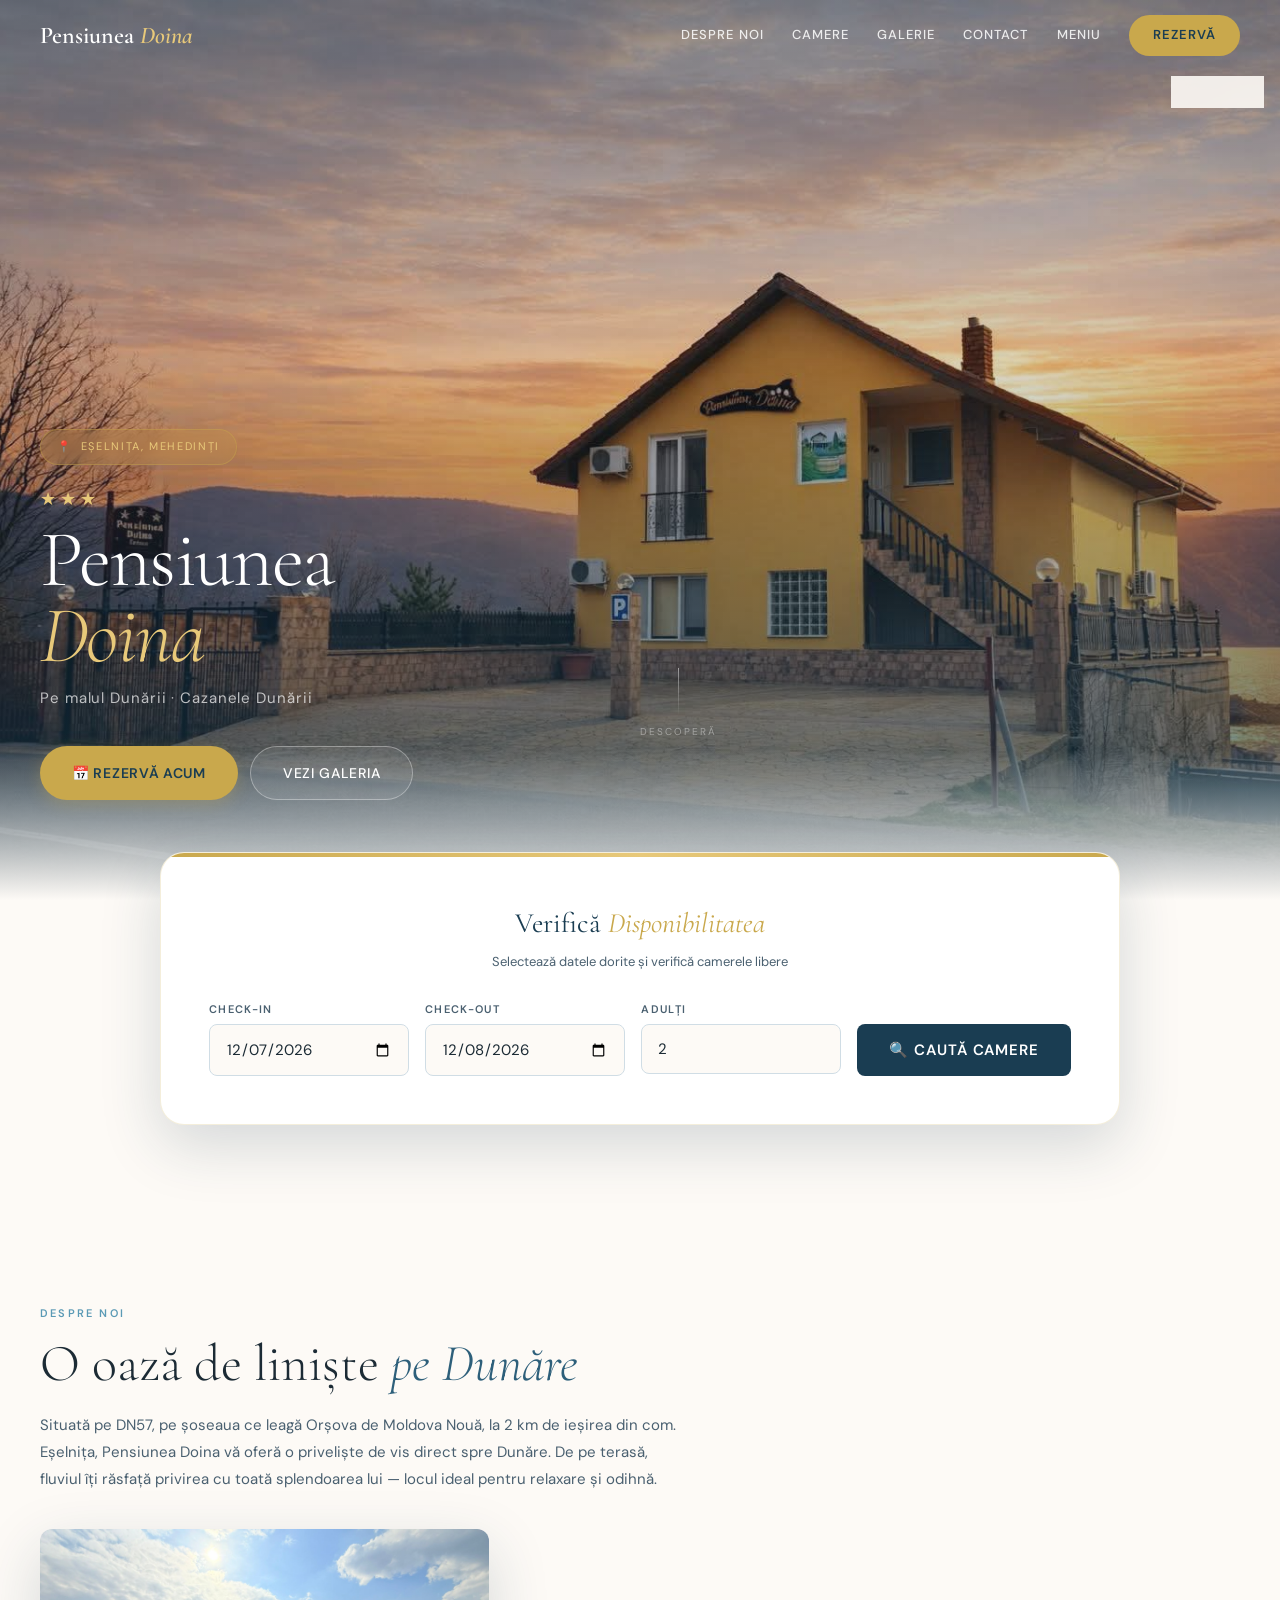
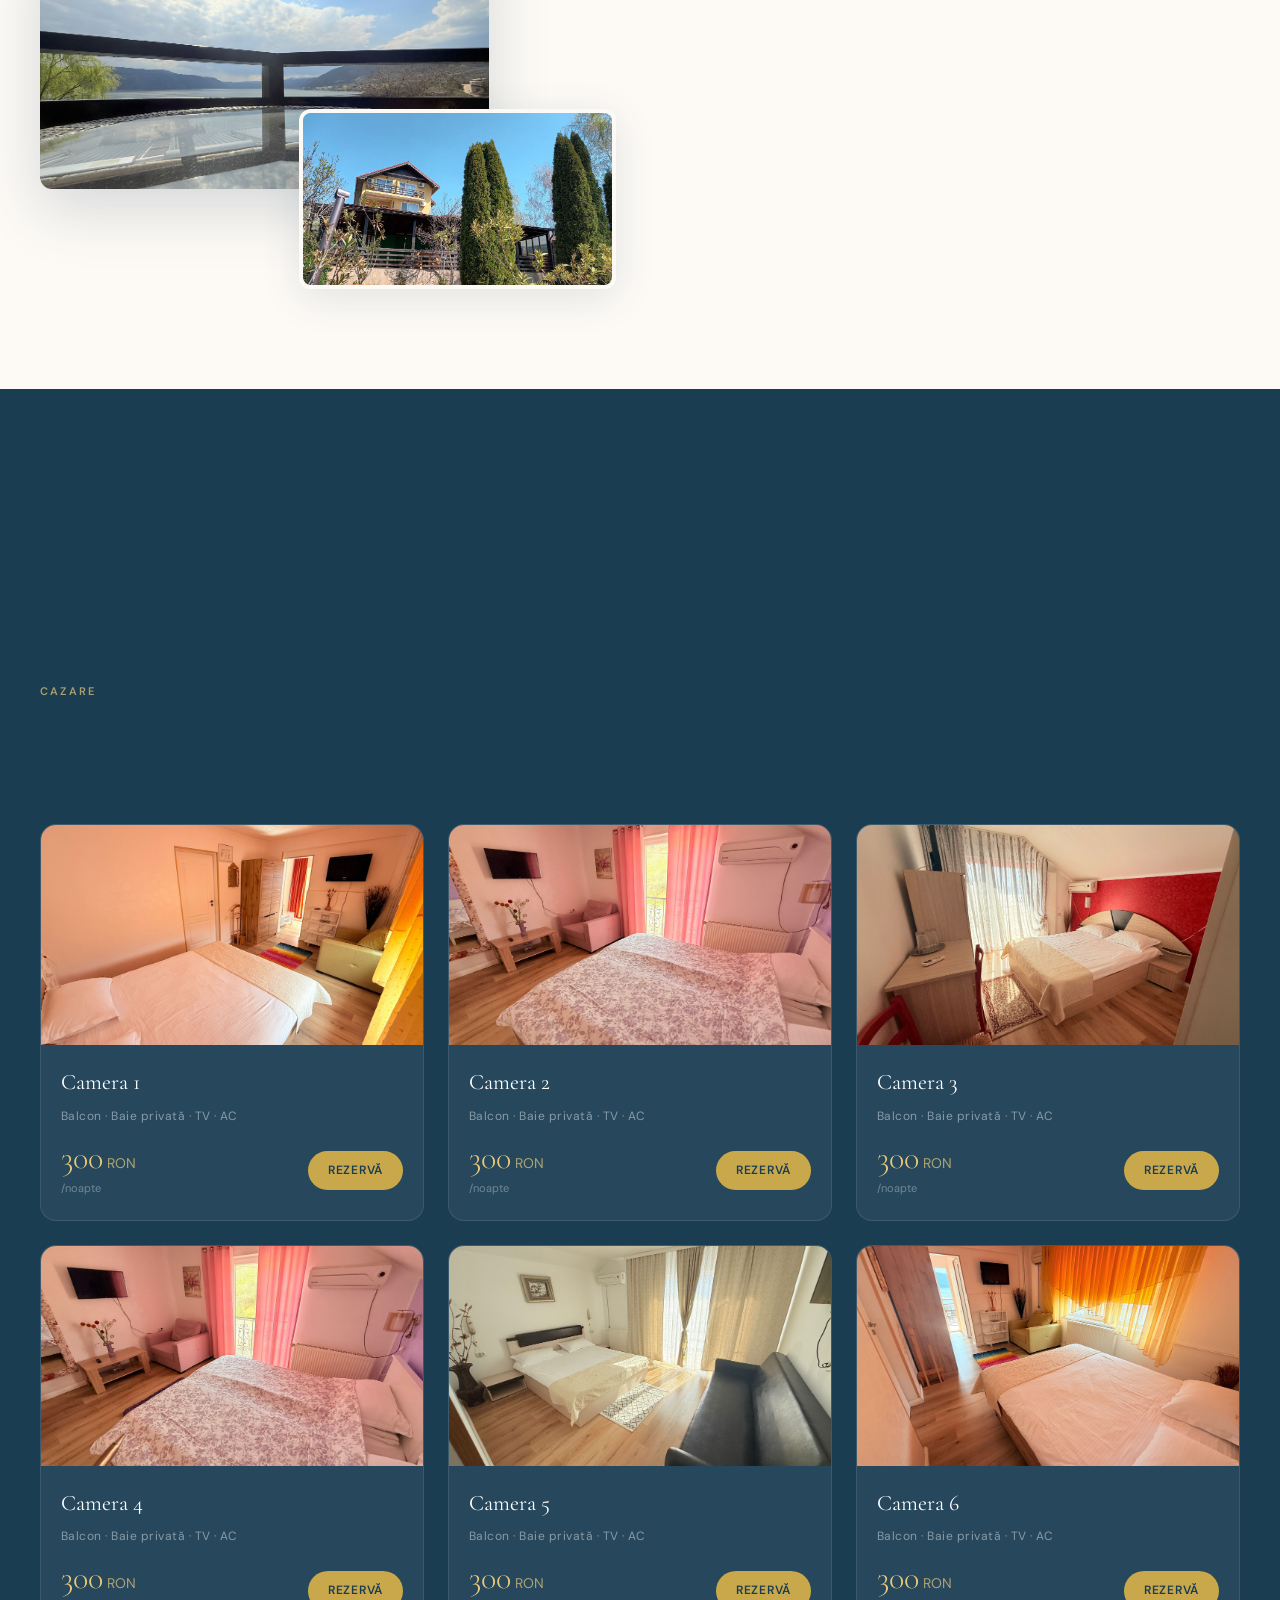
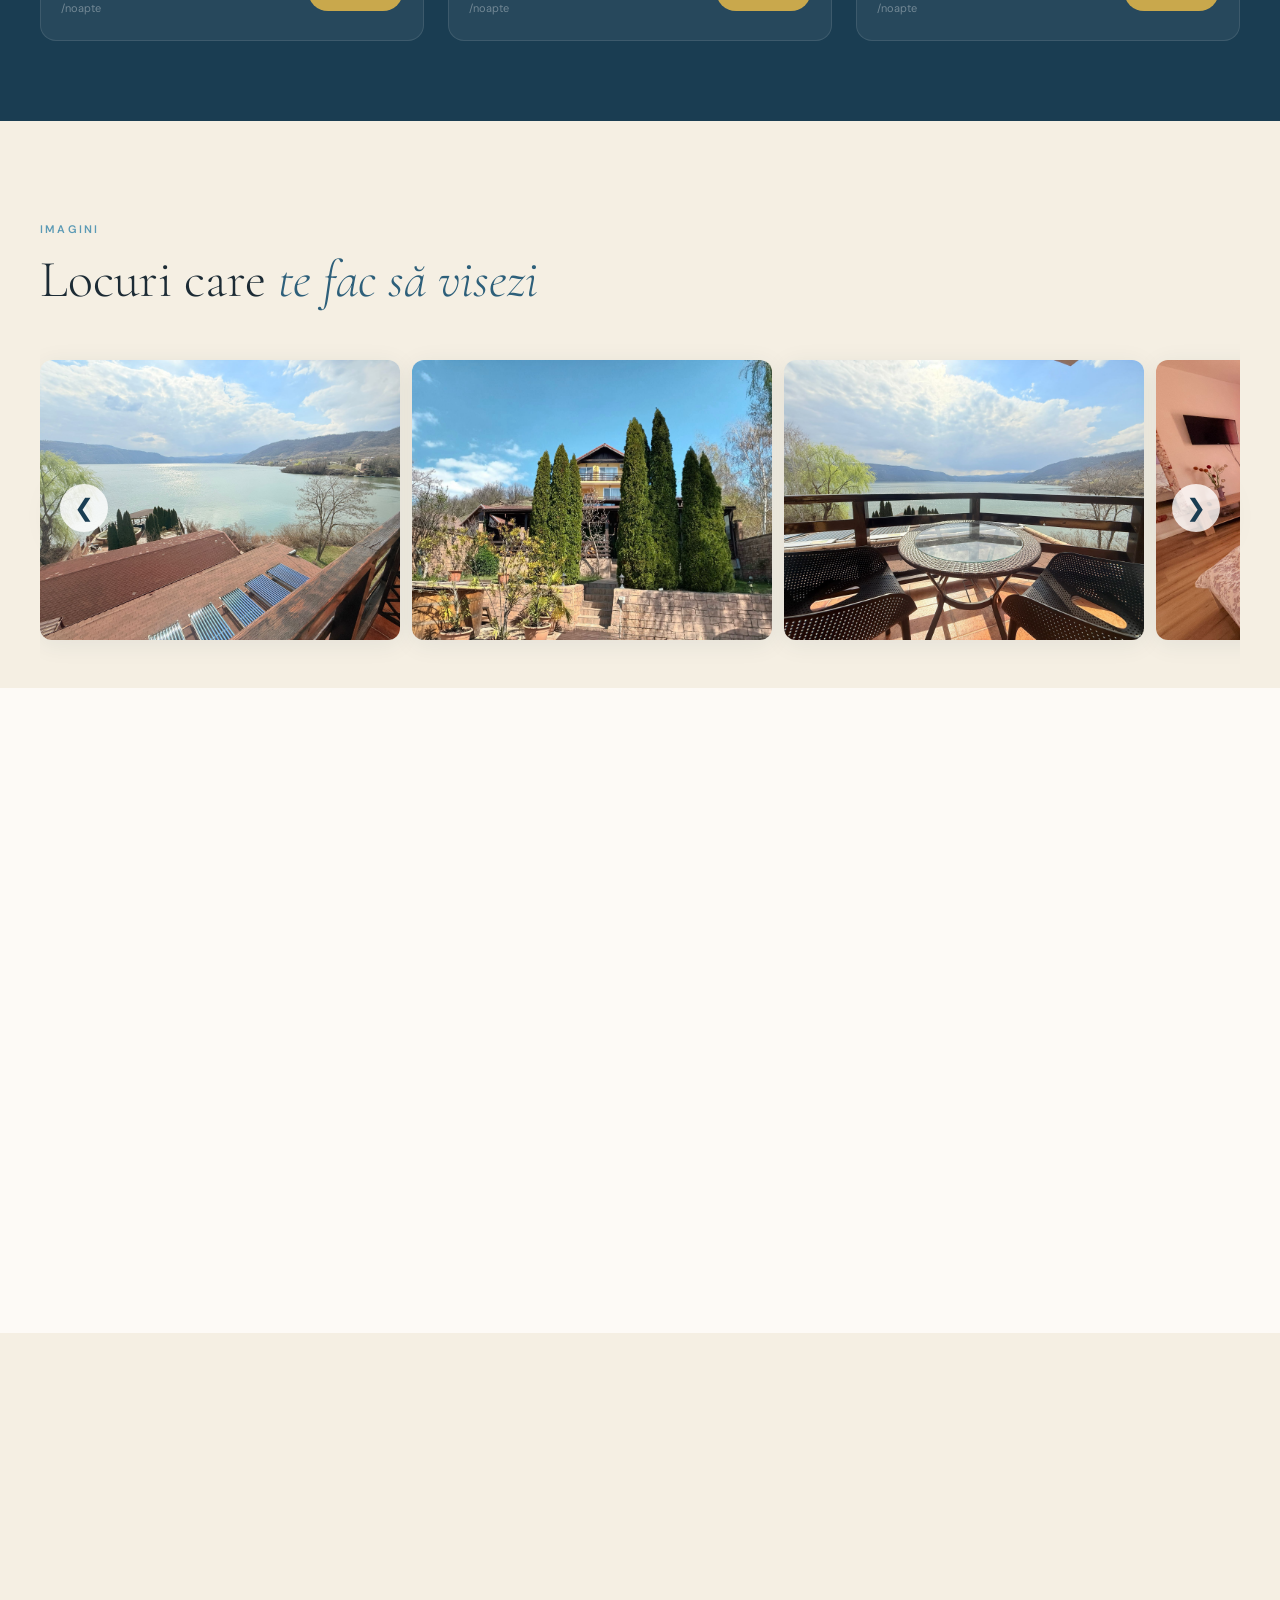
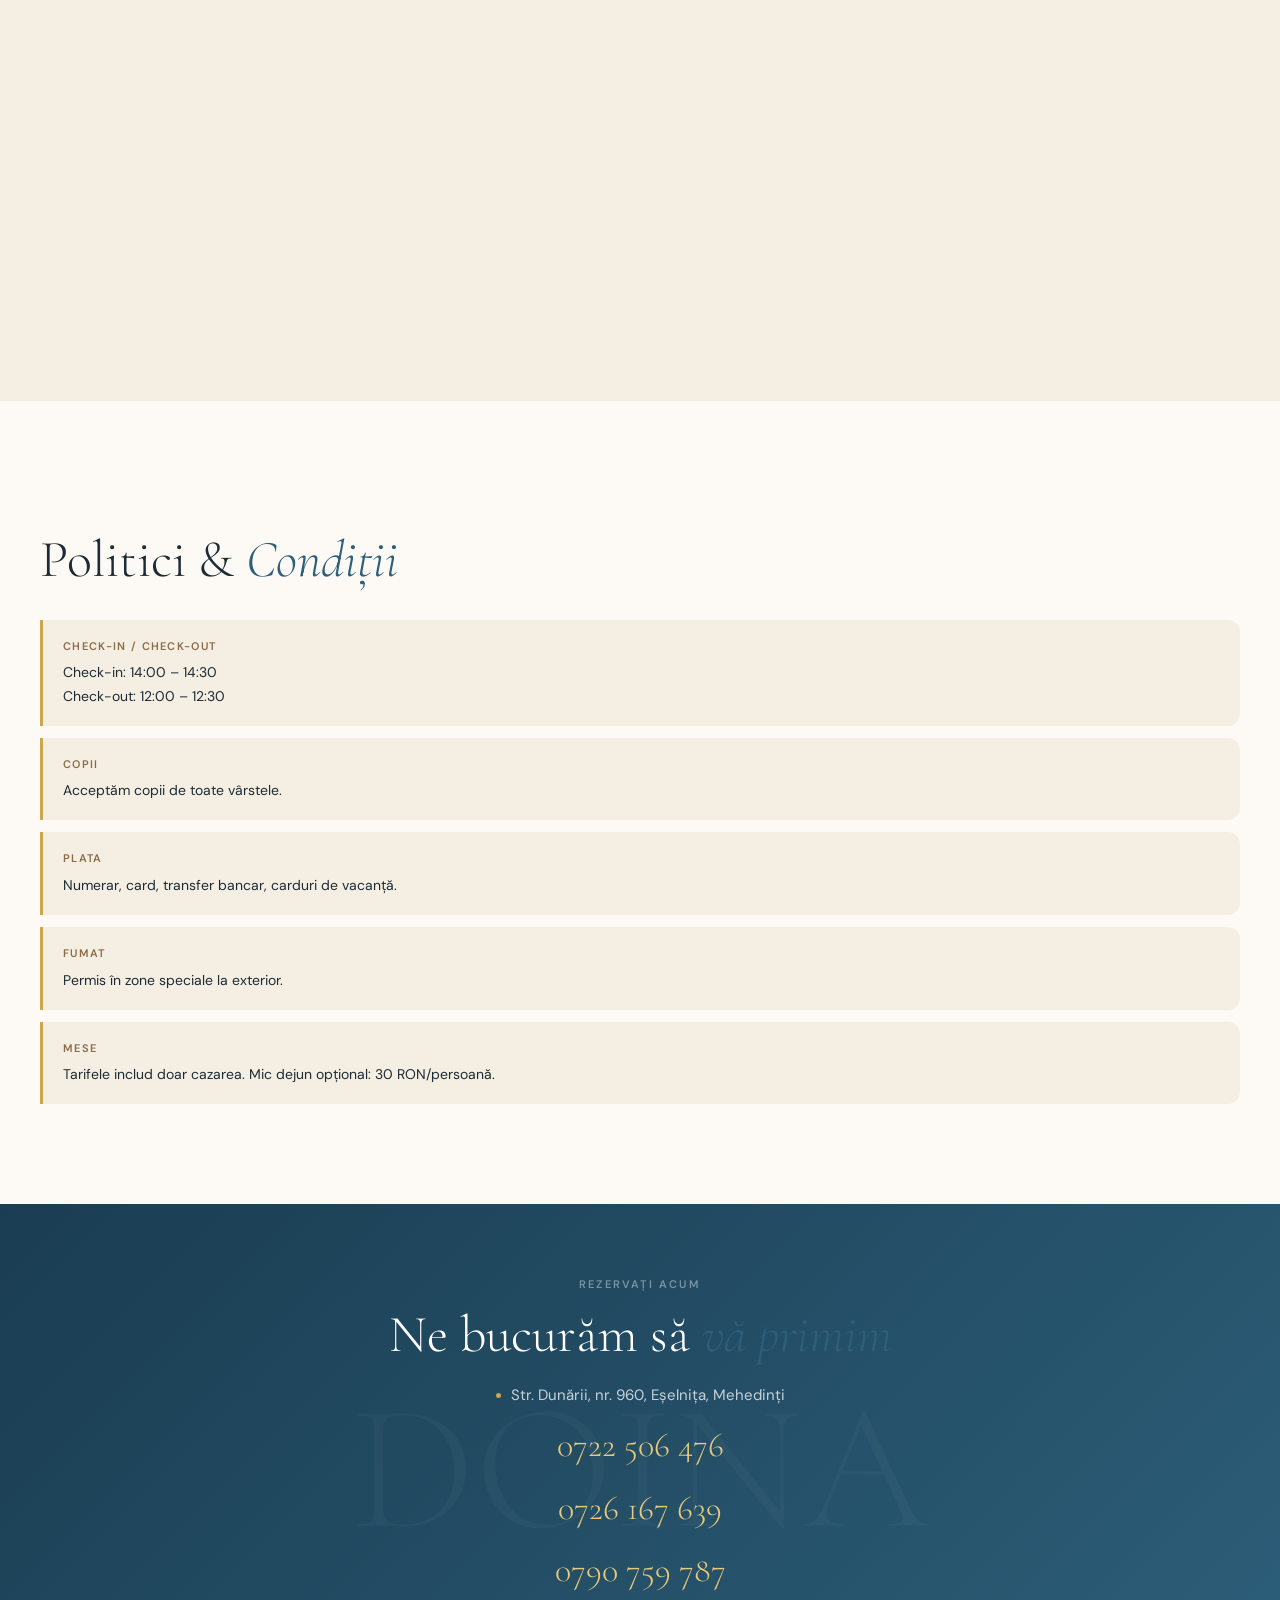
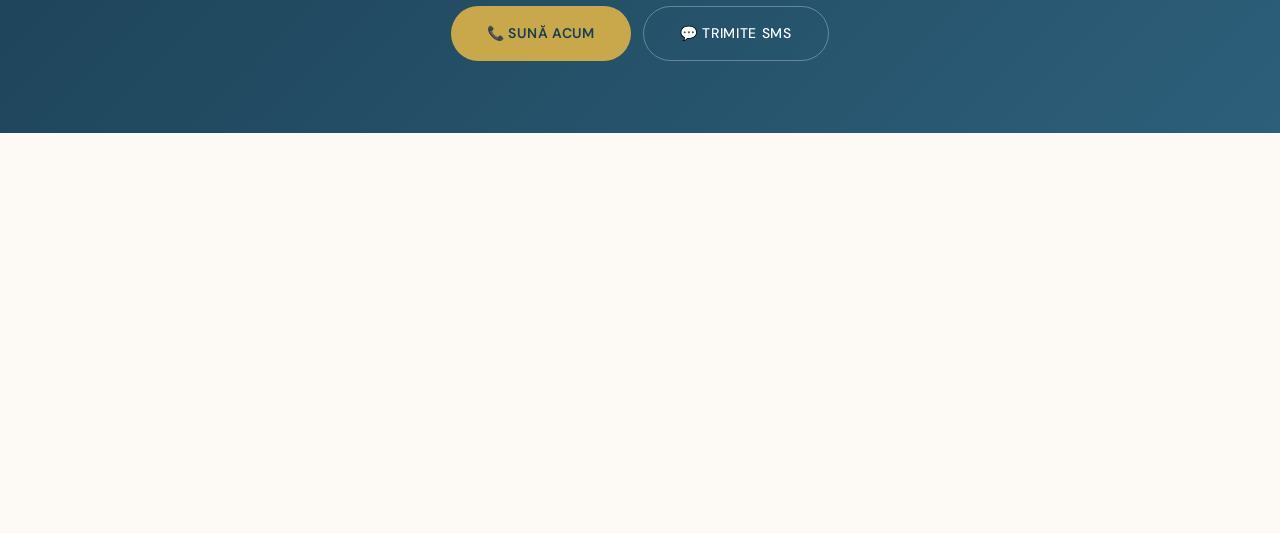
==== index.html @ f868dda7 "1.0" ====
<!DOCTYPE html>
<html lang="ro">

<head>
  <script src="https://cdn.cookiehub.eu/c2/98d456b5.js"></script>
  <script type="text/javascript">
    document.addEventListener("DOMContentLoaded", function (event) {
      var cpm = {};
      window.cookiehub.load(cpm);
    });
  </script>
  <meta charset="UTF-8">
  <meta name="viewport" content="width=device-width, initial-scale=1.0">
  <title>Pensiunea Doina — Eșelnița, pe malul Dunării | Cazare 3★</title>
  <meta name="description"
    content="Pensiunea Doina din Eșelnița, Mehedinți — cazare, restaurant și debarcader. Rezervă acum camera ta cu balcon!">
  <link rel="preconnect" href="https://fonts.googleapis.com">
  <link rel="preconnect" href="https://fonts.gstatic.com" crossorigin>
  <link
    href="https://fonts.googleapis.com/css2?family=Cormorant+Garamond:ital,wght@0,300;0,400;0,600;1,300;1,400&family=DM+Sans:wght@300;400;500;600&display=swap"
    rel="stylesheet">
  <link rel="stylesheet" href="style.css">
</head>
<!-- Google tag (gtag.js) -->
<script async src="https://www.googletagmanager.com/gtag/js?id=G-GXLL1CL1X2"></script>
<script>
  window.dataLayer = window.dataLayer || [];
  function gtag() { dataLayer.push(arguments); }
  gtag('js', new Date());

  gtag('config', 'G-GXLL1CL1X2');
</script>

<body>

  <!-- ═══════════════════════════════════════════
     NAVBAR
     ═══════════════════════════════════════════ -->
  <nav class="navbar" id="navbar">
    <a href="#" class="nav-logo">Pensiunea <em>Doina</em></a>
    <div class="nav-links" id="nav-links">
      <a href="#sec-about" data-ro="Despre Noi" data-en="About Us" onclick="closeMenu()">Despre Noi</a>
      <a href="#sec-rooms" data-ro="Camere" data-en="Rooms" onclick="closeMenu()">Camere</a>
      <a href="#sec-gallery" data-ro="Galerie" data-en="Gallery" onclick="closeMenu()">Galerie</a>
      <a href="#sec-contact" data-ro="Contact" data-en="Contact" onclick="closeMenu()">Contact</a>
      <a href="Meniu.pdf" data-ro="Meniu" data-en="Menu" onclick="closeMenu()">Meniu</a>
      <a href="#sec-rezervari" class="btn-nav-book" data-ro="Rezervă" data-en="Book" onclick="closeMenu()">Rezervă</a>
    </div>
    <button class="nav-hamburger" id="hamburger" onclick="toggleMenu()" aria-label="Meniu">
      <span></span><span></span><span></span>
    </button>
  </nav>

  <!-- Language Switcher -->
  <div id="lang-bar">
    <button class="active" onclick="setLang('ro')">RO</button>
    <button onclick="setLang('en')">EN</button>
  </div>

  <!-- ═══════════════════════════════════════════
     HERO
     ═══════════════════════════════════════════ -->
  <section class="hero" id="sec-hero">
    <div class="hero-content">
      <div class="hero-badge">
        <span>📍</span>
        <span data-ro="Eșelnița, Mehedinți" data-en="Eșelnița, Mehedinți County">Eșelnița, Mehedinți</span>
      </div>
      <div class="hero-stars">★★★</div>
      <h1>Pensiunea<br><em>Doina</em></h1>
      <p class="hero-sub" data-ro="Pe malul Dunării · Cazanele Dunării"
        data-en="On the Danube riverbank · Danube Gorges">Pe malul Dunării · Cazanele Dunării</p>
      <div class="hero-cta">
        <a href="#sec-rezervari" class="btn-primary" data-ro="📅 Rezervă acum" data-en="📅 Book now">📅 Rezervă acum</a>
        <a href="#sec-gallery" class="btn-outline" data-ro="Vezi galeria" data-en="View gallery">Vezi galeria</a>
      </div>
    </div>
    <div class="scroll-hint">
      <div class="scroll-line"></div>
      <span data-ro="Descoperă" data-en="Discover">Descoperă</span>
    </div>
  </section>

  <!-- ═══════════════════════════════════════════
     BOOKING SECTION (MotoPress Integration)
     ═══════════════════════════════════════════ -->
  <div class="booking-section" id="sec-rezervari">
    <div class="booking-card reveal">
      <div class="booking-header">
        <h2 class="booking-title" data-ro="Verifică <em>Disponibilitatea</em>" data-en="Check <em>Availability</em>">
          Verifică <em>Disponibilitatea</em></h2>
        <p class="booking-subtitle" data-ro="Selectează datele dorite și verifică camerele libere"
          data-en="Select your dates and check room availability">Selectează datele dorite și verifică camerele libere
        </p>
      </div>

      <!-- ╔═══════════════════════════════════════════════════════╗
         ║  MOTOPRESS HOTEL BOOKING — INTEGRATION AREA          ║
         ║  Înlocuiți formularul de mai jos cu shortcode-ul:    ║
         ║  [mphb_availability_search]                          ║
         ╚═══════════════════════════════════════════════════════╝ -->
      <form class="mphb-placeholder" id="booking-form" action="#sec-rezervari"
        onsubmit="event.preventDefault(); alert('Formularul va fi înlocuit de MotoPress Hotel Booking.');">
        <div class="mphb-field">
          <label for="checkin" data-ro="Check-in" data-en="Check-in">Check-in</label>
          <input type="date" id="checkin" required>
        </div>
        <div class="mphb-field">
          <label for="checkout" data-ro="Check-out" data-en="Check-out">Check-out</label>
          <input type="date" id="checkout" required>
        </div>
        <div class="mphb-field">
          <label for="guests" data-ro="Adulți" data-en="Adults">Adulți</label>
          <select id="guests">
            <option>1</option>
            <option selected>2</option>
            <option>3</option>
            <option>4</option>
          </select>
        </div>
        <button type="submit" class="mphb-submit" data-ro="🔍 Caută Camere" data-en="🔍 Search Rooms">🔍 Caută
          Camere</button>
      </form>
      <!-- END MOTOPRESS PLACEHOLDER -->
    </div>
  </div>

  <!-- ═══════════════════════════════════════════
     ABOUT
     ═══════════════════════════════════════════ -->
  <section class="about" id="sec-about">
    <span class="section-label reveal" data-ro="Despre noi" data-en="About us">Despre noi</span>
    <h2 class="section-title reveal" data-ro="O oază de liniște <em>pe Dunăre</em>"
      data-en="An oasis of calm <em>on the Danube</em>">O oază de liniște <em>pe Dunăre</em></h2>
    <p class="section-body reveal"
      data-ro="Situată pe DN57, pe șoseaua ce leagă Orșova de Moldova Nouă, la 2 km de ieșirea din com. Eșelnița, Pensiunea Doina vă oferă o priveliște de vis direct spre Dunăre. De pe terasă, fluviul îți răsfață privirea cu toată splendoarea lui — locul ideal pentru relaxare și odihnă."
      data-en="Located on DN57, on the road linking Orșova to Moldova Nouă, just 2 km from Eșelnița, Pensiunea Doina offers a dream view directly onto the Danube. From the terrace, the river mesmerizes you with its full splendor — the ideal spot for rest and relaxation.">
      Situată pe DN57, pe șoseaua ce leagă Orșova de Moldova Nouă, la 2 km de ieșirea din com. Eșelnița, Pensiunea Doina
      vă oferă o priveliște de vis direct spre Dunăre. De pe terasă, fluviul îți răsfață privirea cu toată splendoarea
      lui — locul ideal pentru relaxare și odihnă.
    </p>

    <div class="about-grid reveal">
      <div class="about-img-stack">
        <img class="img-main" src="Poze/vedere-dunare-peisaj-2.jpeg"
          alt="Vedere panoramică Dunăre de la Pensiunea Doina" loading="lazy">
        <img class="img-accent" src="Poze/Exterior spre pensiune jos.jpeg" alt="Terasă cu vedere la Dunăre"
          loading="lazy">
      </div>
    </div>
  </section>

  <!-- ═══════════════════════════════════════════
     STATS
     ═══════════════════════════════════════════ -->
  <div class="stats-strip">
    <div class="stat-item reveal">
      <span class="stat-num">6</span>
      <span class="stat-label" data-ro="Camere duble" data-en="Double rooms">Camere duble</span>
    </div>
    <div class="stat-item reveal">
      <span class="stat-num">12</span>
      <span class="stat-label" data-ro="Locuri disponibile" data-en="Available spots">Locuri disponibile</span>
    </div>
    <div class="stat-item reveal">
      <span class="stat-num">★★★</span>
      <span class="stat-label" data-ro="Clasificare" data-en="Classification">Clasificare</span>
    </div>
    <div class="stat-item reveal">
      <span class="stat-num">980+</span>
      <span class="stat-label" data-ro="Recenzii pozitive" data-en="Positive reviews">Recenzii pozitive</span>
    </div>
  </div>

  <!-- ═══════════════════════════════════════════
     ROOMS
     ═══════════════════════════════════════════ -->
  <section class="rooms" id="sec-rooms">
    <span class="section-label reveal" data-ro="Cazare" data-en="Accommodation">Cazare</span>
    <h2 class="section-title reveal" data-ro="Camerele <em>noastre</em>" data-en="Our <em>rooms</em>">Camerele
      <em>noastre</em>
    </h2>
    <p class="section-body reveal" data-ro="Camere duble cu grup sanitar propriu, fiecare cu balcon."
      data-en="Double rooms with private bathroom, each with balcony.">
      Camere duble cu grup sanitar propriu, fiecare cu balcon.
    </p>

    <div class="rooms-grid">
      <!-- Camera 1 -->
      <div class="room-card reveal">
        <img class="room-card-img" src="Poze/camera-dubla-eleganta-2.jpeg" alt="Camera 1" loading="lazy">
        <div class="room-card-body">
          <div class="room-card-type" data-ro="Camera 1" data-en="Room 1">Camera 1</div>
          <div class="room-card-detail" data-ro="Balcon · Baie privată · TV · AC"
            data-en="Balcony · Private bath · TV · AC">Balcon · Baie privată · TV · AC</div>
          <div class="room-card-footer">
            <div>
              <div class="room-card-price">
                <span class="price-val">300</span>
                <span class="price-currency">RON</span>
              </div>
              <span class="price-note" data-ro="/noapte" data-en="/night">/noapte</span>
            </div>
            <a href="#sec-rezervari" class="room-card-cta" data-ro="Rezervă" data-en="Book">Rezervă</a>
          </div>
        </div>
      </div>

      <!-- Camera 2 -->
      <div class="room-card reveal">
        <img class="room-card-img" src="Poze/camera-dubla-padure-1.jpeg" alt="Camera 2" loading="lazy">
        <div class="room-card-body">
          <div class="room-card-type" data-ro="Camera 2" data-en="Room 2">Camera 2</div>
          <div class="room-card-detail" data-ro="Balcon · Baie privată · TV · AC"
            data-en="Balcony · Private bath · TV · AC">Balcon · Baie privată · TV · AC</div>
          <div class="room-card-footer">
            <div>
              <div class="room-card-price">
                <span class="price-val">300</span>
                <span class="price-currency">RON</span>
              </div>
              <span class="price-note" data-ro="/noapte" data-en="/night">/noapte</span>
            </div>
            <a href="#sec-rezervari" class="room-card-cta" data-ro="Rezervă" data-en="Book">Rezervă</a>
          </div>
        </div>
      </div>

      <!-- Camera 3 -->
      <div class="room-card reveal">
        <img class="room-card-img" src="Poze/camera-dubla-verde-1.jpeg" alt="Camera 3" loading="lazy">
        <div class="room-card-body">
          <div class="room-card-type" data-ro="Camera 3" data-en="Room 3">Camera 3</div>
          <div class="room-card-detail" data-ro="Balcon · Baie privată · TV · AC"
            data-en="Balcony · Private bath · TV · AC">Balcon · Baie privată · TV · AC</div>
          <div class="room-card-footer">
            <div>
              <div class="room-card-price">
                <span class="price-val">300</span>
                <span class="price-currency">RON</span>
              </div>
              <span class="price-note" data-ro="/noapte" data-en="/night">/noapte</span>
            </div>
            <a href="#sec-rezervari" class="room-card-cta" data-ro="Rezervă" data-en="Book">Rezervă</a>
          </div>
        </div>
      </div>

      <!-- Camera 4 -->
      <div class="room-card reveal">
        <img class="room-card-img" src="Poze/camera-dubla-roz-decor.jpeg" alt="Camera 4" loading="lazy">
        <div class="room-card-body">
          <div class="room-card-type" data-ro="Camera 4" data-en="Room 4">Camera 4</div>
          <div class="room-card-detail" data-ro="Balcon · Baie privată · TV · AC"
            data-en="Balcony · Private bath · TV · AC">Balcon · Baie privată · TV · AC</div>
          <div class="room-card-footer">
            <div>
              <div class="room-card-price">
                <span class="price-val">300</span>
                <span class="price-currency">RON</span>
              </div>
              <span class="price-note" data-ro="/noapte" data-en="/night">/noapte</span>
            </div>
            <a href="#sec-rezervari" class="room-card-cta" data-ro="Rezervă" data-en="Book">Rezervă</a>
          </div>
        </div>
      </div>

      <!-- Camera 5 -->
      <div class="room-card reveal">
        <img class="room-card-img" src="Poze/camera-dubla-luminoasa-2.jpeg" alt="Camera 5" loading="lazy">
        <div class="room-card-body">
          <div class="room-card-type" data-ro="Camera 5" data-en="Room 5">Camera 5</div>
          <div class="room-card-detail" data-ro="Balcon · Baie privată · TV · AC"
            data-en="Balcony · Private bath · TV · AC">Balcon · Baie privată · TV · AC</div>
          <div class="room-card-footer">
            <div>
              <div class="room-card-price">
                <span class="price-val">300</span>
                <span class="price-currency">RON</span>
              </div>
              <span class="price-note" data-ro="/noapte" data-en="/night">/noapte</span>
            </div>
            <a href="#sec-rezervari" class="room-card-cta" data-ro="Rezervă" data-en="Book">Rezervă</a>
          </div>
        </div>
      </div>

      <!-- Camera 6 -->
      <div class="room-card reveal">
        <img class="room-card-img" src="Poze/camera-dubla-eleganta-4.jpeg" alt="Camera 6" loading="lazy">
        <div class="room-card-body">
          <div class="room-card-type" data-ro="Camera 6" data-en="Room 6">Camera 6</div>
          <div class="room-card-detail" data-ro="Balcon · Baie privată · TV · AC"
            data-en="Balcony · Private bath · TV · AC">Balcon · Baie privată · TV · AC</div>
          <div class="room-card-footer">
            <div>
              <div class="room-card-price">
                <span class="price-val">300</span>
                <span class="price-currency">RON</span>
              </div>
              <span class="price-note" data-ro="/noapte" data-en="/night">/noapte</span>
            </div>
            <a href="#sec-rezervari" class="room-card-cta" data-ro="Rezervă" data-en="Book">Rezervă</a>
          </div>
        </div>
      </div>
    </div>
  </section>

  <!-- ═══════════════════════════════════════════
     GALLERY
     ═══════════════════════════════════════════ -->
  <section class="gallery" id="sec-gallery">
    <span class="section-label reveal" data-ro="Imagini" data-en="Gallery">Imagini</span>
    <h2 class="section-title reveal" data-ro="Locuri care <em>te fac să visezi</em>"
      data-en="Places that <em>make you dream</em>">Locuri care <em>te fac să visezi</em></h2>
    <div class="gallery-wrapper">
      <button class="gallery-nav prev" onclick="slideGallery(-1)" aria-label="Previous">❮</button>
      <div class="gallery-scroll">
        <img class="gallery-img" src="Poze/vedere-dunare-apus.jpeg" alt="Panoramă Dunăre la apus" loading="lazy"
          onclick="openLightbox(this.src)">
        <img class="gallery-img" src="Poze/exterior jos.jpeg" alt="Exterior pensiune" loading="lazy"
          onclick="openLightbox(this.src)">
        <img class="gallery-img" src="Poze/foisor-exterior.jpeg" alt="Cameră dublă elegantă" loading="lazy"
          onclick="openLightbox(this.src)">
        <img class="gallery-img" src="Poze/camera-dubla-padure-1.jpeg" alt="Cameră dublă vedere pădure" loading="lazy"
          onclick="openLightbox(this.src)">
        <img class="gallery-img" src="Poze/camera-dubla-canapea-1.jpeg" alt="Terasă panoramică" loading="lazy"
          onclick="openLightbox(this.src)">
        <img class="gallery-img" src="Poze/Exterior.jpeg" alt="Baie modernă" loading="lazy"
          onclick="openLightbox(this.src)">
        <img class="gallery-img" src="Poze/camera-dubla-roz-decor.jpeg" alt="Cameră dublă cu decor" loading="lazy"
          onclick="openLightbox(this.src)">
        <img class="gallery-img" src="Poze/camera-dubla-pat-mare-2.jpeg" alt="Vedere Dunăre de pe balcon" loading="lazy"
          onclick="openLightbox(this.src)">
        <img class="gallery-img" src="Poze/hol camere.jpeg" alt="Salon restaurant" loading="lazy"
          onclick="openLightbox(this.src)">
        <img class="gallery-img" src="Poze/balcon-vedere-dunare-1.jpeg" alt="Balcon cu vedere la Dunăre" loading="lazy"
          onclick="openLightbox(this.src)">
        <img class="gallery-img" src="Poze/camera-dubla-verde-1.jpeg" alt="Cameră dublă verde" loading="lazy"
          onclick="openLightbox(this.src)">
        <img class="gallery-img" src="Poze/camera-dubla-colorata-2.jpeg" alt="Foișor exterior" loading="lazy"
          onclick="openLightbox(this.src)">
      </div>
      <button class="gallery-nav next" onclick="slideGallery(1)" aria-label="Next">❯</button>
    </div>
  </section>

  <!-- ═══════════════════════════════════════════
     FACILITIES
     ═══════════════════════════════════════════ -->
  <section class="facilities" id="sec-facilities">
    <span class="section-label reveal" data-ro="Ce oferim" data-en="What we offer">Ce oferim</span>
    <h2 class="section-title reveal" data-ro="<em>Facilități</em> principale" data-en="Main <em>facilities</em>">
      <em>Facilități</em> principale
    </h2>

    <div class="facilities-grid">
      <div class="facility-card reveal">
        <div class="facility-icon">🌊</div>
        <div class="facility-name" data-ro="Vedere la Dunăre" data-en="Danube view">Vedere la Dunăre</div>
      </div>
      <div class="facility-card reveal">
        <div class="facility-icon">🌲</div>
        <div class="facility-name" data-ro="Vedere la Pădure" data-en="Forest view">Vedere la Pădure</div>
      </div>
      <div class="facility-card reveal">
        <div class="facility-icon">🌿</div>
        <div class="facility-name" data-ro="Grădină & Curte" data-en="Garden & Yard">Grădină & Curte</div>
      </div>
      <div class="facility-card reveal">
        <div class="facility-icon">☕</div>
        <div class="facility-name" data-ro="Restaurant" data-en="Restaurant">Restaurant</div>
      </div>
      <div class="facility-card reveal">
        <div class="facility-icon">📶</div>
        <div class="facility-name" data-ro="WiFi gratuit" data-en="Free WiFi">WiFi gratuit</div>
      </div>
      <div class="facility-card reveal">
        <div class="facility-icon">🅿️</div>
        <div class="facility-name" data-ro="Parcare gratuită" data-en="Free parking">Parcare gratuită</div>
      </div>
      <div class="facility-card reveal">
        <div class="facility-icon">⛵</div>
        <div class="facility-name" data-ro="Debarcader & Pescuit" data-en="Dock & Fishing">Debarcader & Pescuit</div>
      </div>
      <div class="facility-card reveal">
        <div class="facility-icon">🚢</div>
        <div class="facility-name" data-ro="Plimbări cu vaporul" data-en="Boat rides">Plimbări cu vaporul</div>
      </div>
      <div class="facility-card reveal">
        <div class="facility-icon">🏖️</div>
        <div class="facility-name" data-ro="Șezlonguri & Umbrelute" data-en="Sunbeds & Umbrellas">Șezlonguri & Umbrelute
        </div>
      </div>
      <div class="facility-card reveal">
        <div class="facility-icon">🏡</div>
        <div class="facility-name" data-ro="Foișor & Terasă" data-en="Gazebo & Terrace">Foișor & Terasă</div>
      </div>
    </div>
  </section>

  <!-- ═══════════════════════════════════════════
     AMENITIES
     ═══════════════════════════════════════════ -->
  <section class="amenities" id="sec-amenities">
    <span class="section-label reveal" data-ro="Dotări complete" data-en="Full amenities">Dotări complete</span>
    <h2 class="section-title reveal" data-ro="Tot ce ai <em>nevoie</em>" data-en="Everything you <em>need</em>">Tot ce
      ai <em>nevoie</em></h2>

    <div class="amenity-group reveal">
      <div class="amenity-group-title" data-ro="Camere" data-en="Rooms">Camere</div>
      <div class="amenity-items">
        <span class="amenity-tag" data-ro="Aer condiționat" data-en="Air conditioning">Aer condiționat</span>
        <span class="amenity-tag" data-ro="Balcon" data-en="Balcony">Balcon</span>
        <span class="amenity-tag" data-ro="Cabină de duș" data-en="Shower cabin">Cabină de duș</span>
        <span class="amenity-tag" data-ro="TV prin cablu/satelit" data-en="Cable/satellite TV">TV prin
          cablu/satelit</span>
        <span class="amenity-tag" data-ro="Dulap/garderobă" data-en="Wardrobe">Dulap/garderobă</span>
        <span class="amenity-tag" data-ro="Lenjerie de pat" data-en="Bed linen">Lenjerie de pat</span>
        <span class="amenity-tag" data-ro="Prosoape" data-en="Towels">Prosoape</span>
        <span class="amenity-tag" data-ro="Uscător de păr" data-en="Hairdryer">Uscător de păr</span>
        <span class="amenity-tag" data-ro="Plasă țânțari" data-en="Mosquito net">Plasă țânțari</span>
        <span class="amenity-tag" data-ro="Umerașe" data-en="Hangers">Umerașe</span>
      </div>
    </div>

    <div class="amenity-group reveal">
      <div class="amenity-group-title" data-ro="Zone comune" data-en="Common areas">Zone comune</div>
      <div class="amenity-items">
        <span class="amenity-tag" data-ro="Bar" data-en="Bar">Bar</span>
        <span class="amenity-tag" data-ro="Sală de mese" data-en="Dining room">Sală de mese</span>
        <span class="amenity-tag" data-ro="Foișor" data-en="Gazebo">Foișor</span>
        <span class="amenity-tag" data-ro="Terasă la soare" data-en="Sun terrace">Terasă la soare</span>
        <span class="amenity-tag" data-ro="Grădină" data-en="Garden">Grădină</span>
      </div>
    </div>

    <div class="amenity-group reveal">
      <div class="amenity-group-title" data-ro="Securitate & Alte servicii" data-en="Security & Other services">
        Securitate & Alte servicii</div>
      <div class="amenity-items">
        <span class="amenity-tag" data-ro="Alarmă de fum" data-en="Smoke alarm">Alarmă de fum</span>
        <span class="amenity-tag" data-ro="Extinctoare" data-en="Fire extinguishers">Extinctoare</span>
        <span class="amenity-tag" data-ro="Fier de călcat" data-en="Iron">Fier de călcat</span>
        <span class="amenity-tag" data-ro="Parcare" data-en="Parking">Parcare</span>
      </div>
    </div>
  </section>

  <!-- ═══════════════════════════════════════════
     POLICIES
     ═══════════════════════════════════════════ -->
  <section class="policies" id="sec-policies">
    <span class="section-label reveal" data-ro="Informații practice" data-en="Practical info">Informații practice</span>
    <h2 class="section-title reveal" data-ro="Politici & <em>Condiții</em>" data-en="Policies & <em>Conditions</em>">
      Politici & <em>Condiții</em></h2>

    <div class="policy-cards">
      <div class="policy-card reveal">
        <div class="policy-card-title" data-ro="Check-in / Check-out" data-en="Check-in / Check-out">Check-in /
          Check-out</div>
        <div class="policy-card-text" data-ro="Check-in: 14:00 – 14:30<br>Check-out: 12:00 – 12:30"
          data-en="Check-in: 14:00 – 14:30<br>Check-out: 12:00 – 12:30">Check-in: 14:00 – 14:30<br>Check-out: 12:00 –
          12:30</div>
      </div>
      <div class="policy-card reveal">
        <div class="policy-card-title" data-ro="Copii" data-en="Children">Copii</div>
        <div class="policy-card-text" data-ro="Acceptăm copii de toate vârstele."
          data-en="We welcome children of all ages.">Acceptăm copii de toate vârstele.</div>
      </div>
      <div class="policy-card reveal">
        <div class="policy-card-title" data-ro="Plata" data-en="Payment">Plata</div>
        <div class="policy-card-text" data-ro="Numerar, card, transfer bancar, carduri de vacanță."
          data-en="Cash, card, bank transfer, holiday vouchers.">Numerar, card, transfer bancar, carduri de vacanță.
        </div>
      </div>
      <div class="policy-card reveal">
        <div class="policy-card-title" data-ro="Fumat" data-en="Smoking">Fumat</div>
        <div class="policy-card-text" data-ro="Permis în zone speciale la exterior."
          data-en="Permitted in designated outdoor areas.">Permis în zone speciale la exterior.</div>
      </div>
      <div class="policy-card reveal">
        <div class="policy-card-title" data-ro="Mese" data-en="Meals">Mese</div>
        <div class="policy-card-text" data-ro="Tarifele includ doar cazarea. Mic dejun opțional: 30 RON/persoană."
          data-en="Rates include accommodation only. Optional breakfast: 30 RON/person.">Tarifele includ doar cazarea.
          Mic dejun opțional: 30 RON/persoană.</div>
      </div>
    </div>
  </section>

  <!-- ═══════════════════════════════════════════
     CONTACT
     ═══════════════════════════════════════════ -->
  <section class="contact" id="sec-contact">
    <span class="section-label reveal" data-ro="Rezervați acum" data-en="Book now">Rezervați acum</span>
    <h2 class="section-title reveal" data-ro="Ne bucurăm să <em>vă primim</em>"
      data-en="We look forward to <em>welcoming you</em>">Ne bucurăm să <em>vă primim</em></h2>

    <div class="contact-detail reveal">
      <div class="dot"></div>
      <span data-ro="Str. Dunării, nr. 960, Eșelnița, Mehedinți"
        data-en="Str. Dunării, no. 960, Eșelnița, Mehedinți">Str. Dunării, nr. 960, Eșelnița, Mehedinți</span>
    </div>

    <a href="tel:+40722506476" class="contact-phone reveal">0722 506 476</a>
    <a href="tel:+40726167639" class="contact-phone reveal">0726 167 639</a>
    <a href="tel:+40790759787" class="contact-phone reveal">0790 759 787</a>

    <div class="contact-btns reveal">
      <a href="tel:+40790759787" class="btn-call" data-ro="📞 Sună acum" data-en="📞 Call now">📞 Sună acum</a>
      <a href="sms:+40790759787;?&body=Bună ziua! Aș dori să fac o rezervare la Pensiunea Doina." class="btn-sms"
        data-ro="💬 Trimite SMS" data-en="💬 Send SMS">💬 Trimite SMS</a>
    </div>
  </section>

  <!-- ═══════════════════════════════════════════
     MAP
     ═══════════════════════════════════════════ -->
  <div class="map-section">
    <iframe
      src="https://www.google.com/maps/embed?pb=!1m18!1m12!1m3!1d2836.837144927534!2d22.34531147598219!3d44.68210497107194!2m3!1f0!2f0!3f0!3m2!1i1024!2i768!4f13.1!3m3!1m2!1s0x475186c38869ebc5%3A0xda5678ec5ee95b3a!2sPensiunea%20Doina!5e0!3m2!1sro!2sro!4v1775223870343!5m2!1sro!2sro"
      title="Locație Pensiunea Doina" loading="lazy" referrerpolicy="no-referrer-when-downgrade">
    </iframe>
  </div>

  <!-- ═══════════════════════════════════════════
     STICKY MOBILE CTA
     ═══════════════════════════════════════════ -->
  <div class="mobile-cta" id="mobile-cta">
    <a href="#sec-rezervari" class="btn-primary" data-ro="📅 Rezervă Acum" data-en="📅 Book Now">📅 Rezervă Acum</a>
  </div>

  <!-- ═══════════════════════════════════════════
     LIGHTBOX
     ═══════════════════════════════════════════ -->
  <div class="lightbox" id="lightbox" onclick="closeLightbox()">
    <button class="lightbox-close" onclick="closeLightbox()" aria-label="Închide">✕</button>
    <img id="lightbox-img" src="" alt="Preview">
  </div>

  <!-- ═══════════════════════════════════════════
     SCRIPTS
     ═══════════════════════════════════════════ -->
  <script src="main.js" defer></script>

</body>

</html>
---- style.css ----
/* ═══════════════════════════════════════════════
   PENSIUNEA DOINA — EȘELNIȚA
   Mobile-first responsive design
   ═══════════════════════════════════════════════ */

/* ── DESIGN TOKENS ── */
:root {
  --river: #2d5f7a;
  --river-deep: #1a3d52;
  --river-light: #5b9ab5;
  --sand: #e8dcc8;
  --sand-light: #f5efe3;
  --earth: #8b6b47;
  --gold: #c9a84c;
  --gold-light: #e8c97a;
  --gold-glow: rgba(201, 168, 76, 0.15);
  --fog: #d0dde5;
  --text-dark: #1c2b35;
  --text-mid: #4a6070;
  --white: #fdfaf6;
  --pure-white: #ffffff;
  --shadow-soft: 0 4px 24px rgba(26,61,82,0.08);
  --shadow-medium: 0 8px 40px rgba(26,61,82,0.12);
  --shadow-strong: 0 20px 60px rgba(26,61,82,0.18);
  --radius-sm: 8px;
  --radius-md: 12px;
  --radius-lg: 16px;
  --radius-xl: 24px;
  --radius-full: 100px;
  --transition: 0.3s cubic-bezier(0.4, 0, 0.2, 1);
}

/* ── RESET ── */
*, *::before, *::after { margin: 0; padding: 0; box-sizing: border-box; }
html { scroll-behavior: smooth; -webkit-text-size-adjust: 100%; }

body {
  font-family: 'DM Sans', sans-serif;
  background: var(--white);
  color: var(--text-dark);
  overflow-x: hidden;
  line-height: 1.6;
}

img { display: block; max-width: 100%; height: auto; }
a { color: inherit; text-decoration: none; }
button { font-family: inherit; cursor: pointer; }

/* ── CONTAINER ── */
.container {
  width: 100%;
  max-width: 1200px;
  margin: 0 auto;
  padding: 0 20px;
}

/* ══════════════════════════════════════════════
   NAVBAR
   ══════════════════════════════════════════════ */
.navbar {
  position: fixed;
  top: 0; left: 0; right: 0;
  z-index: 1000;
  padding: 0 20px;
  height: 64px;
  display: flex;
  align-items: center;
  justify-content: space-between;
  background: rgba(253, 250, 246, 0.0);
  backdrop-filter: blur(0px);
  border-bottom: 1px solid transparent;
  transition: all 0.4s ease;
}
.navbar.scrolled {
  background: rgba(253, 250, 246, 0.97);
  backdrop-filter: blur(16px);
  border-bottom-color: rgba(201, 168, 76, 0.2);
  box-shadow: 0 2px 20px rgba(0,0,0,0.06);
}

.nav-logo {
  font-family: 'Cormorant Garamond', serif;
  font-size: 24px;
  font-weight: 600;
  color: white;
  text-decoration: none;
  line-height: 1;
  transition: color var(--transition);
  z-index: 1001;
}
.nav-logo em { font-style: italic; color: var(--gold-light); }
.navbar.scrolled .nav-logo { color: var(--river-deep); }
.navbar.scrolled .nav-logo em { color: var(--gold); }

.nav-links {
  display: flex;
  gap: 28px;
  align-items: center;
}
.nav-links a {
  font-size: 13px;
  font-weight: 500;
  text-transform: uppercase;
  letter-spacing: 0.08em;
  color: rgba(255,255,255,0.85);
  transition: color var(--transition);
  position: relative;
}
.nav-links a::after {
  content: '';
  position: absolute;
  bottom: -4px;
  left: 0; right: 0;
  height: 2px;
  background: var(--gold);
  transform: scaleX(0);
  transition: transform var(--transition);
}
.nav-links a:hover::after { transform: scaleX(1); }
.navbar.scrolled .nav-links a { color: var(--text-dark); }
.navbar.scrolled .nav-links a:hover { color: var(--gold); }

.btn-nav-book {
  background: var(--gold) !important;
  color: var(--river-deep) !important;
  padding: 10px 24px !important;
  border-radius: var(--radius-full) !important;
  font-weight: 600 !important;
  transition: all var(--transition) !important;
  border: none;
}
.btn-nav-book::after { display: none !important; }
.btn-nav-book:hover {
  background: var(--gold-light) !important;
  transform: translateY(-2px);
  box-shadow: 0 6px 20px rgba(201, 168, 76, 0.35);
}

/* Hamburger */
.nav-hamburger {
  display: none;
  flex-direction: column;
  gap: 5px;
  background: none;
  border: none;
  cursor: pointer;
  padding: 4px;
  z-index: 1001;
}
.nav-hamburger span {
  width: 24px;
  height: 2px;
  background: white;
  border-radius: 2px;
  transition: all 0.3s ease;
}
.navbar.scrolled .nav-hamburger span { background: var(--text-dark); }
.nav-hamburger.active span:nth-child(1) { transform: rotate(45deg) translate(5px, 5px); }
.nav-hamburger.active span:nth-child(2) { opacity: 0; }
.nav-hamburger.active span:nth-child(3) { transform: rotate(-45deg) translate(5px, -5px); }

/* Language Switcher */
#lang-bar {
  position: fixed;
  top: 76px; right: 16px;
  z-index: 999;
  display: flex;
  gap: 4px;
  background: rgba(253,250,246,0.9);
  backdrop-filter: blur(10px);
  border: 1px solid rgba(201,168,76,0.3);
  border-radius: var(--radius-full);
  padding: 3px;
}
#lang-bar button {
  font-family: 'DM Sans', sans-serif;
  font-size: 11px;
  font-weight: 600;
  letter-spacing: 0.08em;
  border: none;
  background: transparent;
  padding: 5px 12px;
  border-radius: var(--radius-full);
  cursor: pointer;
  color: var(--text-mid);
  transition: all 0.25s ease;
}
#lang-bar button.active {
  background: var(--river);
  color: white;
}

/* ══════════════════════════════════════════════
   HERO
   ══════════════════════════════════════════════ */
.hero {
  min-height: 100svh;
  min-height: 100vh;
  background:
    linear-gradient(to bottom, rgba(26,61,82,0.45) 0%, rgba(26,61,82,0.15) 40%, rgba(26,61,82,0.75) 100%),
    url('Poze/pensiunea.jpeg') center/cover no-repeat;
  display: flex;
  flex-direction: column;
  justify-content: flex-end;
  padding: 0 20px 80px;
  position: relative;
}

.hero::after {
  content: '';
  position: absolute;
  bottom: 0; left: 0; right: 0;
  height: 150px;
  background: linear-gradient(to bottom, transparent, var(--white));
  pointer-events: none;
}

.hero-content {
  position: relative;
  z-index: 2;
  max-width: 600px;
}

.hero-badge {
  display: inline-flex;
  align-items: center;
  gap: 8px;
  background: rgba(201,168,76,0.15);
  border: 1px solid rgba(201,168,76,0.4);
  color: var(--gold-light);
  font-size: 11px;
  letter-spacing: 0.15em;
  text-transform: uppercase;
  padding: 8px 16px;
  border-radius: var(--radius-full);
  margin-bottom: 20px;
  backdrop-filter: blur(8px);
  animation: fadeUp 0.8s ease both;
}

.hero-stars {
  color: var(--gold-light);
  font-size: 18px;
  letter-spacing: 4px;
  margin-bottom: 8px;
  animation: fadeUp 0.8s 0.1s ease both;
}

.hero h1 {
  font-family: 'Cormorant Garamond', serif;
  font-size: clamp(48px, 12vw, 80px);
  font-weight: 300;
  color: white;
  line-height: 0.95;
  letter-spacing: -0.02em;
  margin-bottom: 12px;
  animation: fadeUp 0.8s 0.15s ease both;
}
.hero h1 em {
  font-style: italic;
  color: var(--gold-light);
}

.hero-sub {
  font-size: 15px;
  color: rgba(255,255,255,0.7);
  letter-spacing: 0.06em;
  margin-bottom: 36px;
  animation: fadeUp 0.8s 0.25s ease both;
}

.hero-cta {
  display: flex;
  gap: 12px;
  flex-wrap: wrap;
  animation: fadeUp 0.8s 0.35s ease both;
}

.btn-primary {
  background: var(--gold);
  color: var(--river-deep);
  font-family: 'DM Sans', sans-serif;
  font-weight: 600;
  font-size: 14px;
  letter-spacing: 0.05em;
  text-transform: uppercase;
  padding: 16px 32px;
  border-radius: var(--radius-full);
  border: none;
  cursor: pointer;
  text-decoration: none;
  display: inline-flex;
  align-items: center;
  gap: 8px;
  transition: all var(--transition);
  box-shadow: 0 4px 16px rgba(201, 168, 76, 0.3);
}
.btn-primary:hover {
  background: var(--gold-light);
  transform: translateY(-3px);
  box-shadow: 0 8px 28px rgba(201, 168, 76, 0.4);
}

.btn-outline {
  background: rgba(255,255,255,0.08);
  color: white;
  font-family: 'DM Sans', sans-serif;
  font-weight: 500;
  font-size: 14px;
  letter-spacing: 0.05em;
  text-transform: uppercase;
  padding: 15px 32px;
  border-radius: var(--radius-full);
  border: 1px solid rgba(255,255,255,0.35);
  cursor: pointer;
  text-decoration: none;
  display: inline-flex;
  align-items: center;
  gap: 8px;
  transition: all var(--transition);
  backdrop-filter: blur(4px);
}
.btn-outline:hover {
  border-color: white;
  background: rgba(255,255,255,0.15);
  transform: translateY(-2px);
}

/* Scroll hint */
.scroll-hint {
  position: absolute;
  bottom: 160px;
  left: 50%;
  transform: translateX(-50%);
  display: flex;
  flex-direction: column;
  align-items: center;
  gap: 8px;
  animation: fadeUp 1s 0.8s ease both;
  z-index: 2;
}
.scroll-hint span {
  font-size: 10px;
  letter-spacing: 0.2em;
  text-transform: uppercase;
  color: rgba(255,255,255,0.4);
}
.scroll-line {
  width: 1px;
  height: 48px;
  background: linear-gradient(to bottom, rgba(255,255,255,0.5), transparent);
  animation: scrollDrop 1.8s 1.2s ease-in-out infinite;
}

/* ══════════════════════════════════════════════
   BOOKING SECTION
   ══════════════════════════════════════════════ */
.booking-section {
  position: relative;
  z-index: 10;
  margin-top: -48px;
  padding: 0 20px 60px;
}

.booking-card {
  background: var(--pure-white);
  border-radius: var(--radius-xl);
  box-shadow: var(--shadow-strong);
  padding: 36px 24px;
  max-width: 960px;
  margin: 0 auto;
  border: 1px solid rgba(201, 168, 76, 0.2);
  position: relative;
  overflow: hidden;
}

.booking-card::before {
  content: '';
  position: absolute;
  top: 0; left: 0; right: 0;
  height: 4px;
  background: linear-gradient(90deg, var(--gold), var(--gold-light), var(--gold));
}

.booking-header {
  text-align: center;
  margin-bottom: 28px;
}

.booking-title {
  font-family: 'Cormorant Garamond', serif;
  font-size: 28px;
  font-weight: 400;
  color: var(--river-deep);
}
.booking-title em { color: var(--gold); font-style: italic; }

.booking-subtitle {
  font-size: 13px;
  color: var(--text-mid);
  margin-top: 6px;
}

/* MotoPress placeholder form */
.mphb-placeholder {
  display: grid;
  grid-template-columns: 1fr;
  gap: 16px;
}

.mphb-field {
  display: flex;
  flex-direction: column;
  gap: 6px;
}
.mphb-field label {
  font-size: 11px;
  text-transform: uppercase;
  letter-spacing: 0.12em;
  color: var(--text-mid);
  font-weight: 600;
}
.mphb-field input,
.mphb-field select {
  padding: 14px 16px;
  border: 1.5px solid var(--fog);
  border-radius: var(--radius-sm);
  font-family: 'DM Sans', sans-serif;
  font-size: 15px;
  color: var(--text-dark);
  background: var(--white);
  outline: none;
  transition: border-color var(--transition), box-shadow var(--transition);
  width: 100%;
  -webkit-appearance: none;
}
.mphb-field input:focus,
.mphb-field select:focus {
  border-color: var(--gold);
  box-shadow: 0 0 0 3px var(--gold-glow);
}

.mphb-submit {
  background: var(--river-deep);
  color: white;
  border: none;
  padding: 16px 32px;
  border-radius: var(--radius-sm);
  font-family: 'DM Sans', sans-serif;
  font-size: 15px;
  font-weight: 600;
  text-transform: uppercase;
  letter-spacing: 0.06em;
  cursor: pointer;
  transition: all var(--transition);
  width: 100%;
  display: flex;
  align-items: center;
  justify-content: center;
  gap: 8px;
}
.mphb-submit:hover {
  background: var(--river);
  transform: translateY(-2px);
  box-shadow: 0 8px 24px rgba(26, 61, 82, 0.25);
}

/* ══════════════════════════════════════════════
   SECTIONS — COMMON
   ══════════════════════════════════════════════ */
section { padding: 64px 20px; }

.section-label {
  font-size: 11px;
  letter-spacing: 0.2em;
  text-transform: uppercase;
  color: var(--river-light);
  margin-bottom: 12px;
  display: block;
  font-weight: 600;
}

.section-title {
  font-family: 'Cormorant Garamond', serif;
  font-size: clamp(32px, 8vw, 52px);
  font-weight: 300;
  line-height: 1.1;
  color: var(--text-dark);
  margin-bottom: 20px;
}
.section-title em { font-style: italic; color: var(--river); }

.section-body {
  font-size: 15px;
  line-height: 1.8;
  color: var(--text-mid);
  max-width: 640px;
}

/* ══════════════════════════════════════════════
   ABOUT
   ══════════════════════════════════════════════ */
.about { background: var(--white); }

.about-grid {
  display: grid;
  gap: 32px;
  margin-top: 36px;
}

.about-img-stack {
  position: relative;
  height: 300px;
}
.about-img-stack img {
  position: absolute;
  border-radius: var(--radius-md);
  object-fit: cover;
}
.about-img-stack .img-main {
  width: 78%;
  height: 260px;
  left: 0; top: 0;
  box-shadow: var(--shadow-strong);
}
.about-img-stack .img-accent {
  width: 55%;
  height: 180px;
  right: 0; bottom: 0;
  border: 4px solid var(--white);
  box-shadow: var(--shadow-medium);
}

/* ══════════════════════════════════════════════
   STATS
   ══════════════════════════════════════════════ */
.stats-strip {
  background: var(--river-deep);
  padding: 48px 20px;
  display: grid;
  grid-template-columns: repeat(2, 1fr);
  gap: 36px;
}

.stat-item { text-align: center; }

.stat-num {
  font-family: 'Cormorant Garamond', serif;
  font-size: 44px;
  font-weight: 300;
  color: var(--gold-light);
  line-height: 1;
  display: block;
}

.stat-label {
  font-size: 11px;
  letter-spacing: 0.12em;
  text-transform: uppercase;
  color: rgba(255,255,255,0.5);
  margin-top: 8px;
  display: block;
}

/* ══════════════════════════════════════════════
   ROOMS — Card Design
   ══════════════════════════════════════════════ */
.rooms {
  background: var(--river-deep);
  padding-bottom: 80px;
}
.rooms .section-label { color: var(--gold-light); opacity: 0.7; }
.rooms .section-title { color: var(--white); }
.rooms .section-title em { color: var(--gold-light); }
.rooms .section-body { color: rgba(255,255,255,0.6); }

.rooms-grid {
  display: grid;
  gap: 20px;
  margin-top: 36px;
}

.room-card {
  background: rgba(255,255,255,0.06);
  border: 1px solid rgba(255,255,255,0.1);
  border-radius: var(--radius-lg);
  overflow: hidden;
  transition: transform var(--transition), box-shadow var(--transition);
}
.room-card:hover {
  transform: translateY(-4px);
  box-shadow: 0 12px 40px rgba(0,0,0,0.2);
}

.room-card-img {
  width: 100%;
  height: 220px;
  object-fit: cover;
}

.room-card-body {
  padding: 20px;
}

.room-card-type {
  font-family: 'Cormorant Garamond', serif;
  font-size: 22px;
  font-weight: 400;
  color: white;
  margin-bottom: 6px;
}

.room-card-detail {
  font-size: 12px;
  color: rgba(255,255,255,0.45);
  letter-spacing: 0.04em;
  margin-bottom: 16px;
}

.room-card-footer {
  display: flex;
  justify-content: space-between;
  align-items: center;
}

.room-card-price {
  display: flex;
  align-items: baseline;
  gap: 4px;
}
.price-val {
  font-family: 'Cormorant Garamond', serif;
  font-size: 32px;
  font-weight: 300;
  color: var(--gold-light);
  line-height: 1;
}
.price-currency {
  font-size: 14px;
  color: var(--gold-light);
  opacity: 0.7;
}
.price-note {
  font-size: 11px;
  color: rgba(255,255,255,0.35);
}

.room-card-cta {
  background: var(--gold);
  color: var(--river-deep);
  border: none;
  padding: 10px 20px;
  border-radius: var(--radius-full);
  font-size: 12px;
  font-weight: 600;
  text-transform: uppercase;
  letter-spacing: 0.06em;
  text-decoration: none;
  transition: all var(--transition);
}
.room-card-cta:hover {
  background: var(--gold-light);
  transform: translateY(-2px);
}

/* ══════════════════════════════════════════════
   GALLERY
   ══════════════════════════════════════════════ */
.gallery {
  background: var(--sand-light);
  overflow: hidden;
  padding-bottom: 0;
}

.gallery-wrapper {
  position: relative;
  display: flex;
  align-items: center;
}

.gallery-nav {
  position: absolute;
  top: 50%;
  transform: translateY(-50%);
  background: rgba(255, 255, 255, 0.8);
  border: none;
  font-size: 24px;
  color: var(--river-deep);
  width: 48px;
  height: 48px;
  border-radius: 50%;
  cursor: pointer;
  z-index: 10;
  box-shadow: var(--shadow-medium);
  transition: all var(--transition);
  display: none; /* Hidden on mobile by default */
  align-items: center;
  justify-content: center;
}
.gallery-nav:hover {
  background: var(--pure-white);
  color: var(--gold);
  transform: translateY(-50%) scale(1.1);
}
.gallery-nav.prev { left: 20px; }
.gallery-nav.next { right: 20px; }

.gallery-scroll {
  display: flex;
  gap: 12px;
  overflow-x: auto;
  padding: 32px 20px 48px;
  scroll-snap-type: x mandatory;
  -webkit-overflow-scrolling: touch;
  scrollbar-width: none;
  scroll-behavior: smooth;
  width: 100%;
}
.gallery-scroll::-webkit-scrollbar { display: none; }

.gallery-img {
  flex-shrink: 0;
  width: 280px;
  height: 220px;
  border-radius: var(--radius-md);
  object-fit: cover;
  scroll-snap-align: start;
  transition: transform 0.4s ease, box-shadow 0.4s ease;
  cursor: pointer;
  box-shadow: var(--shadow-soft);
}
.gallery-img:hover {
  transform: scale(1.03);
  box-shadow: var(--shadow-medium);
}

/* ══════════════════════════════════════════════
   FACILITIES
   ══════════════════════════════════════════════ */
.facilities { background: var(--white); }

.facilities-grid {
  display: grid;
  grid-template-columns: repeat(2, 1fr);
  gap: 12px;
  margin-top: 36px;
}

.facility-card {
  background: var(--sand-light);
  border-radius: var(--radius-md);
  padding: 20px 16px;
  display: flex;
  flex-direction: column;
  gap: 10px;
  transition: transform var(--transition), box-shadow var(--transition);
  border: 1px solid transparent;
}
.facility-card:hover {
  transform: translateY(-4px);
  box-shadow: var(--shadow-medium);
  border-color: var(--gold-glow);
}

.facility-icon { font-size: 28px; line-height: 1; }

.facility-name {
  font-size: 13px;
  font-weight: 600;
  color: var(--text-dark);
  line-height: 1.3;
}

/* ══════════════════════════════════════════════
   AMENITIES
   ══════════════════════════════════════════════ */
.amenities { background: var(--sand-light); }

.amenity-group { margin-bottom: 28px; }

.amenity-group-title {
  font-size: 11px;
  letter-spacing: 0.15em;
  text-transform: uppercase;
  color: var(--river);
  margin-bottom: 14px;
  padding-bottom: 8px;
  border-bottom: 1px solid var(--fog);
  font-weight: 600;
}

.amenity-items {
  display: flex;
  flex-wrap: wrap;
  gap: 8px;
}

.amenity-tag {
  font-size: 13px;
  color: var(--text-mid);
  background: var(--pure-white);
  border-radius: var(--radius-full);
  padding: 7px 14px;
  border: 1px solid var(--fog);
  display: flex;
  align-items: center;
  gap: 6px;
  transition: all var(--transition);
}
.amenity-tag:hover {
  border-color: var(--gold);
  background: var(--gold-glow);
}
.amenity-tag::before {
  content: '✓';
  color: var(--river-light);
  font-size: 11px;
  font-weight: 700;
}

/* ══════════════════════════════════════════════
   POLICIES
   ══════════════════════════════════════════════ */
.policies { background: var(--white); }

.policy-cards {
  display: grid;
  gap: 12px;
  margin-top: 32px;
}

.policy-card {
  border-left: 3px solid var(--gold);
  padding: 18px 20px;
  background: var(--sand-light);
  border-radius: 0 var(--radius-md) var(--radius-md) 0;
  transition: transform var(--transition);
}
.policy-card:hover { transform: translateX(4px); }

.policy-card-title {
  font-size: 11px;
  letter-spacing: 0.12em;
  text-transform: uppercase;
  color: var(--earth);
  margin-bottom: 6px;
  font-weight: 600;
}

.policy-card-text {
  font-size: 14px;
  color: var(--text-dark);
  line-height: 1.65;
}

/* ══════════════════════════════════════════════
   CONTACT
   ══════════════════════════════════════════════ */
.contact {
  background: linear-gradient(135deg, var(--river-deep) 0%, var(--river) 100%);
  text-align: center;
  position: relative;
  overflow: hidden;
  padding: 72px 20px;
}
.contact::before {
  content: 'DOINA';
  position: absolute;
  font-family: 'Cormorant Garamond', serif;
  font-size: 180px;
  font-weight: 300;
  color: rgba(255,255,255,0.03);
  top: 50%;
  left: 50%;
  transform: translate(-50%, -50%);
  white-space: nowrap;
  pointer-events: none;
}

.contact .section-label { color: rgba(255,255,255,0.4); }
.contact .section-title { color: white; }

.contact-detail {
  display: flex;
  align-items: center;
  justify-content: center;
  gap: 10px;
  font-size: 15px;
  color: rgba(255,255,255,0.75);
  margin: 12px 0;
}
.contact-detail .dot {
  width: 5px; height: 5px;
  background: var(--gold);
  border-radius: 50%;
  flex-shrink: 0;
}

.contact-phone {
  font-family: 'Cormorant Garamond', serif;
  font-size: 34px;
  font-weight: 300;
  color: var(--gold-light);
  margin: 8px 0;
  display: block;
  text-decoration: none;
  transition: color var(--transition);
}
.contact-phone:hover { color: white; }

.contact-name {
  font-size: 13px;
  color: rgba(255,255,255,0.4);
  letter-spacing: 0.1em;
  text-transform: uppercase;
  margin-bottom: 36px;
}

.contact-btns {
  display: flex;
  gap: 12px;
  justify-content: center;
  flex-wrap: wrap;
}

.btn-call {
  background: var(--gold);
  color: var(--river-deep);
  font-family: 'DM Sans', sans-serif;
  font-weight: 600;
  font-size: 14px;
  letter-spacing: 0.05em;
  text-transform: uppercase;
  padding: 16px 36px;
  border-radius: var(--radius-full);
  border: none;
  cursor: pointer;
  text-decoration: none;
  display: inline-flex;
  align-items: center;
  gap: 8px;
  transition: all var(--transition);
}
.btn-call:hover {
  background: var(--gold-light);
  transform: translateY(-2px);
}

.btn-sms {
  background: transparent;
  color: white;
  font-family: 'DM Sans', sans-serif;
  font-weight: 500;
  font-size: 14px;
  letter-spacing: 0.05em;
  text-transform: uppercase;
  padding: 15px 36px;
  border-radius: var(--radius-full);
  border: 1px solid rgba(255,255,255,0.3);
  cursor: pointer;
  text-decoration: none;
  display: inline-flex;
  align-items: center;
  gap: 8px;
  transition: all var(--transition);
}
.btn-sms:hover {
  background: rgba(255,255,255,0.1);
  border-color: white;
}

/* ══════════════════════════════════════════════
   MAP
   ══════════════════════════════════════════════ */
.map-section { padding: 0; height: 300px; }
.map-section iframe { width: 100%; height: 100%; border: none; display: block; }

/* ══════════════════════════════════════════════
   FOOTER
   ══════════════════════════════════════════════ */
footer {
  background: var(--text-dark);
  color: rgba(255,255,255,0.4);
  text-align: center;
  padding: 28px 20px;
  font-size: 12px;
  letter-spacing: 0.05em;
}

/* ══════════════════════════════════════════════
   STICKY MOBILE CTA
   ══════════════════════════════════════════════ */
.mobile-cta {
  position: fixed;
  bottom: 0; left: 0; right: 0;
  background: rgba(255, 255, 255, 0.97);
  backdrop-filter: blur(12px);
  padding: 12px 20px;
  box-shadow: 0 -4px 24px rgba(0,0,0,0.1);
  display: none;
  z-index: 999;
  border-top: 1px solid rgba(201,168,76,0.25);
}
.mobile-cta .btn-primary {
  width: 100%;
  text-align: center;
  justify-content: center;
  padding: 16px;
  font-size: 15px;
}

/* ══════════════════════════════════════════════
   LIGHTBOX
   ══════════════════════════════════════════════ */
.lightbox {
  position: fixed;
  inset: 0;
  background: rgba(0,0,0,0.95);
  z-index: 9999;
  display: flex;
  align-items: center;
  justify-content: center;
  opacity: 0;
  pointer-events: none;
  transition: opacity 0.3s ease;
}
.lightbox.open { opacity: 1; pointer-events: all; }
.lightbox img {
  max-width: 95vw;
  max-height: 90vh;
  border-radius: var(--radius-sm);
  object-fit: contain;
}
.lightbox-close {
  position: absolute;
  top: 16px; right: 16px;
  color: white;
  font-size: 28px;
  cursor: pointer;
  line-height: 1;
  background: rgba(255,255,255,0.1);
  border: none;
  width: 44px;
  height: 44px;
  border-radius: 50%;
  display: flex;
  align-items: center;
  justify-content: center;
  transition: background var(--transition);
}
.lightbox-close:hover { background: rgba(255,255,255,0.2); }

/* ══════════════════════════════════════════════
   ANIMATIONS
   ══════════════════════════════════════════════ */
@keyframes fadeUp {
  from { opacity: 0; transform: translateY(24px); }
  to   { opacity: 1; transform: translateY(0); }
}
@keyframes scrollDrop {
  0%,100% { transform: scaleY(1); transform-origin: top; }
  50%     { transform: scaleY(0.3); transform-origin: top; }
}

.reveal {
  opacity: 0;
  transform: translateY(28px);
  transition: opacity 0.7s ease, transform 0.7s ease;
}
.reveal.visible { opacity: 1; transform: none; }

/* ══════════════════════════════════════════════
   RESPONSIVE — TABLET (≥600px)
   ══════════════════════════════════════════════ */
@media (min-width: 600px) {
  .container { padding: 0 32px; }
  section { padding: 80px 32px; }

  .mphb-placeholder {
    grid-template-columns: 1fr 1fr;
  }
  .mphb-submit {
    grid-column: 1 / -1;
    max-width: 280px;
    margin: 0 auto;
  }

  .booking-card { padding: 40px 36px; }

  .rooms-grid {
    grid-template-columns: repeat(2, 1fr);
  }

  .gallery-img {
    width: 320px;
    height: 260px;
  }

  .stats-strip {
    grid-template-columns: repeat(4, 1fr);
  }
}

/* ══════════════════════════════════════════════
   RESPONSIVE — DESKTOP (≥900px)
   ══════════════════════════════════════════════ */
@media (min-width: 900px) {
  .navbar { padding: 0 40px; height: 72px; }
  
  .nav-hamburger { display: none !important; }
  .nav-links { display: flex !important; }

  section { padding: 100px 40px; }

  .hero { padding: 0 40px 100px; }

  .booking-section { padding: 0 40px 80px; }
  .booking-card { padding: 48px; }
  .mphb-placeholder {
    grid-template-columns: 1fr 1fr 1fr auto;
  }
  .mphb-submit {
    grid-column: auto;
    max-width: none;
    width: auto;
    height: auto;
    align-self: flex-end;
  }

  .about-grid {
    grid-template-columns: 1fr 1fr;
    gap: 48px;
    align-items: center;
  }
  .about-img-stack { height: 360px; }

  .rooms-grid {
    grid-template-columns: repeat(3, 1fr);
    gap: 24px;
  }

  .facilities-grid {
    grid-template-columns: repeat(4, 1fr);
    gap: 16px;
  }

  .gallery-img {
    width: 360px;
    height: 280px;
  }

  .gallery-nav {
    display: flex;
  }

  .map-section { height: 400px; }
}

/* ══════════════════════════════════════════════
   RESPONSIVE — MOBILE ONLY (≤768px)
   ══════════════════════════════════════════════ */
@media (max-width: 768px) {
  .nav-hamburger { display: flex; }

  .nav-links {
    display: none;
    position: fixed;
    top: 0; left: 0; right: 0; bottom: 0;
    background: rgba(253, 250, 246, 0.98);
    backdrop-filter: blur(16px);
    flex-direction: column;
    justify-content: center;
    align-items: center;
    gap: 32px;
  }
  .nav-links.open { display: flex; }
  .nav-links a {
    color: var(--text-dark) !important;
    font-size: 18px;
  }
  .btn-nav-book {
    font-size: 16px !important;
    padding: 14px 36px !important;
  }

  .mobile-cta { display: block; }
  body { padding-bottom: 76px; }

  .hero { padding-bottom: 100px; }
}

@media (max-width: 380px) {
  .facilities-grid { grid-template-columns: 1fr; }
  .stats-strip { grid-template-columns: 1fr 1fr; gap: 24px; }
  .hero h1 { font-size: 42px; }
}
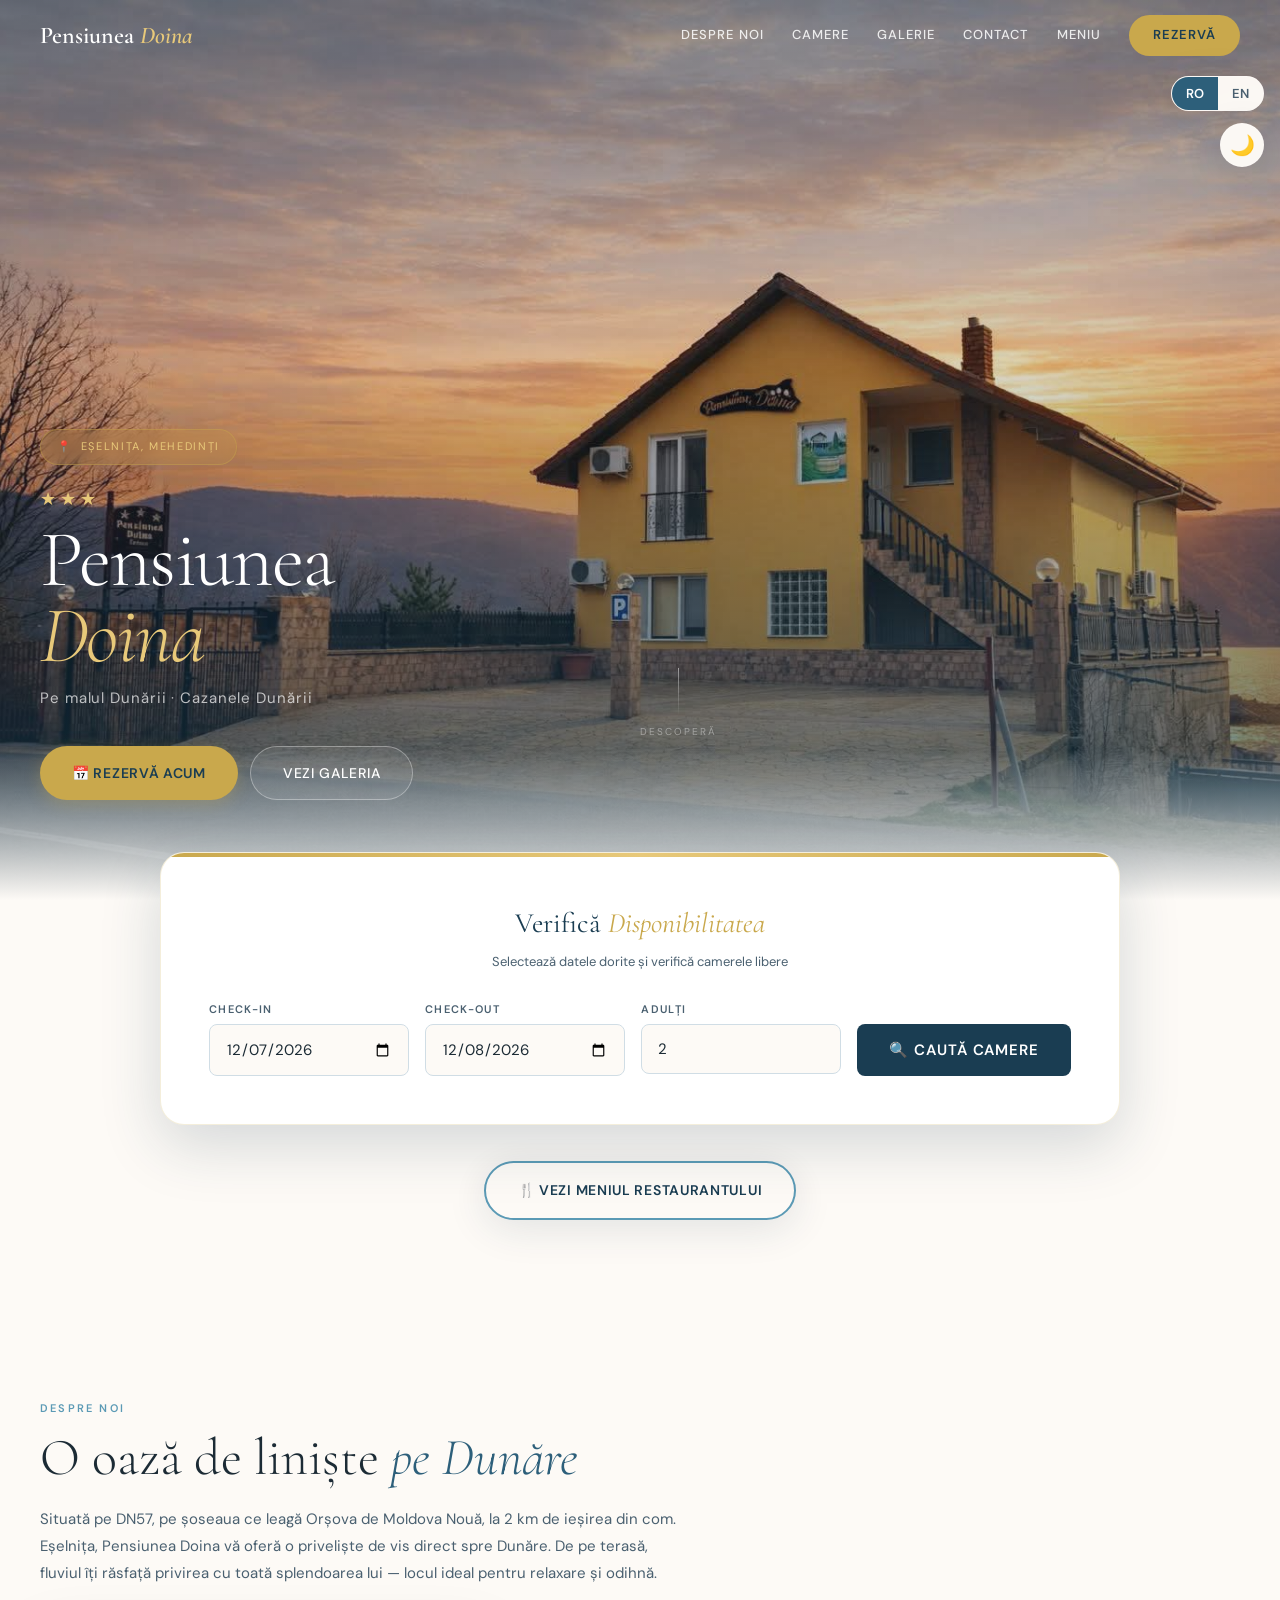
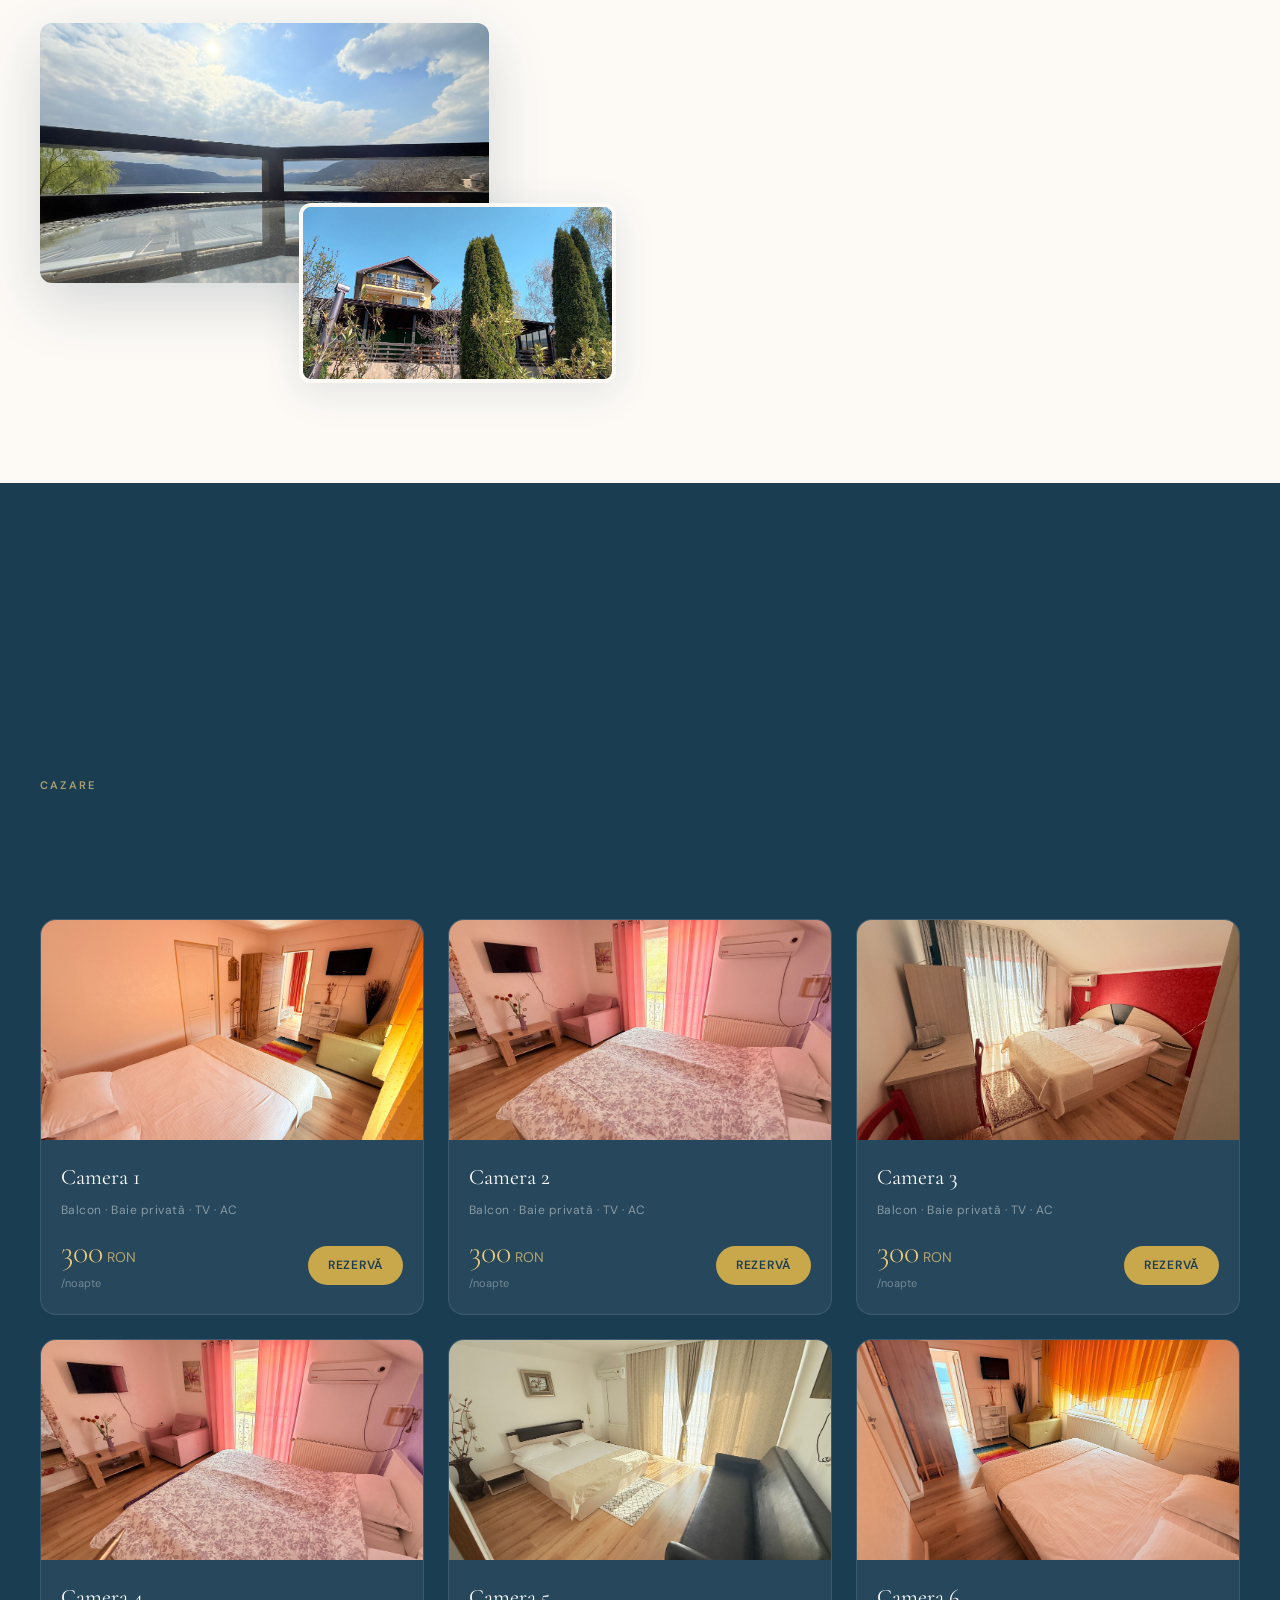
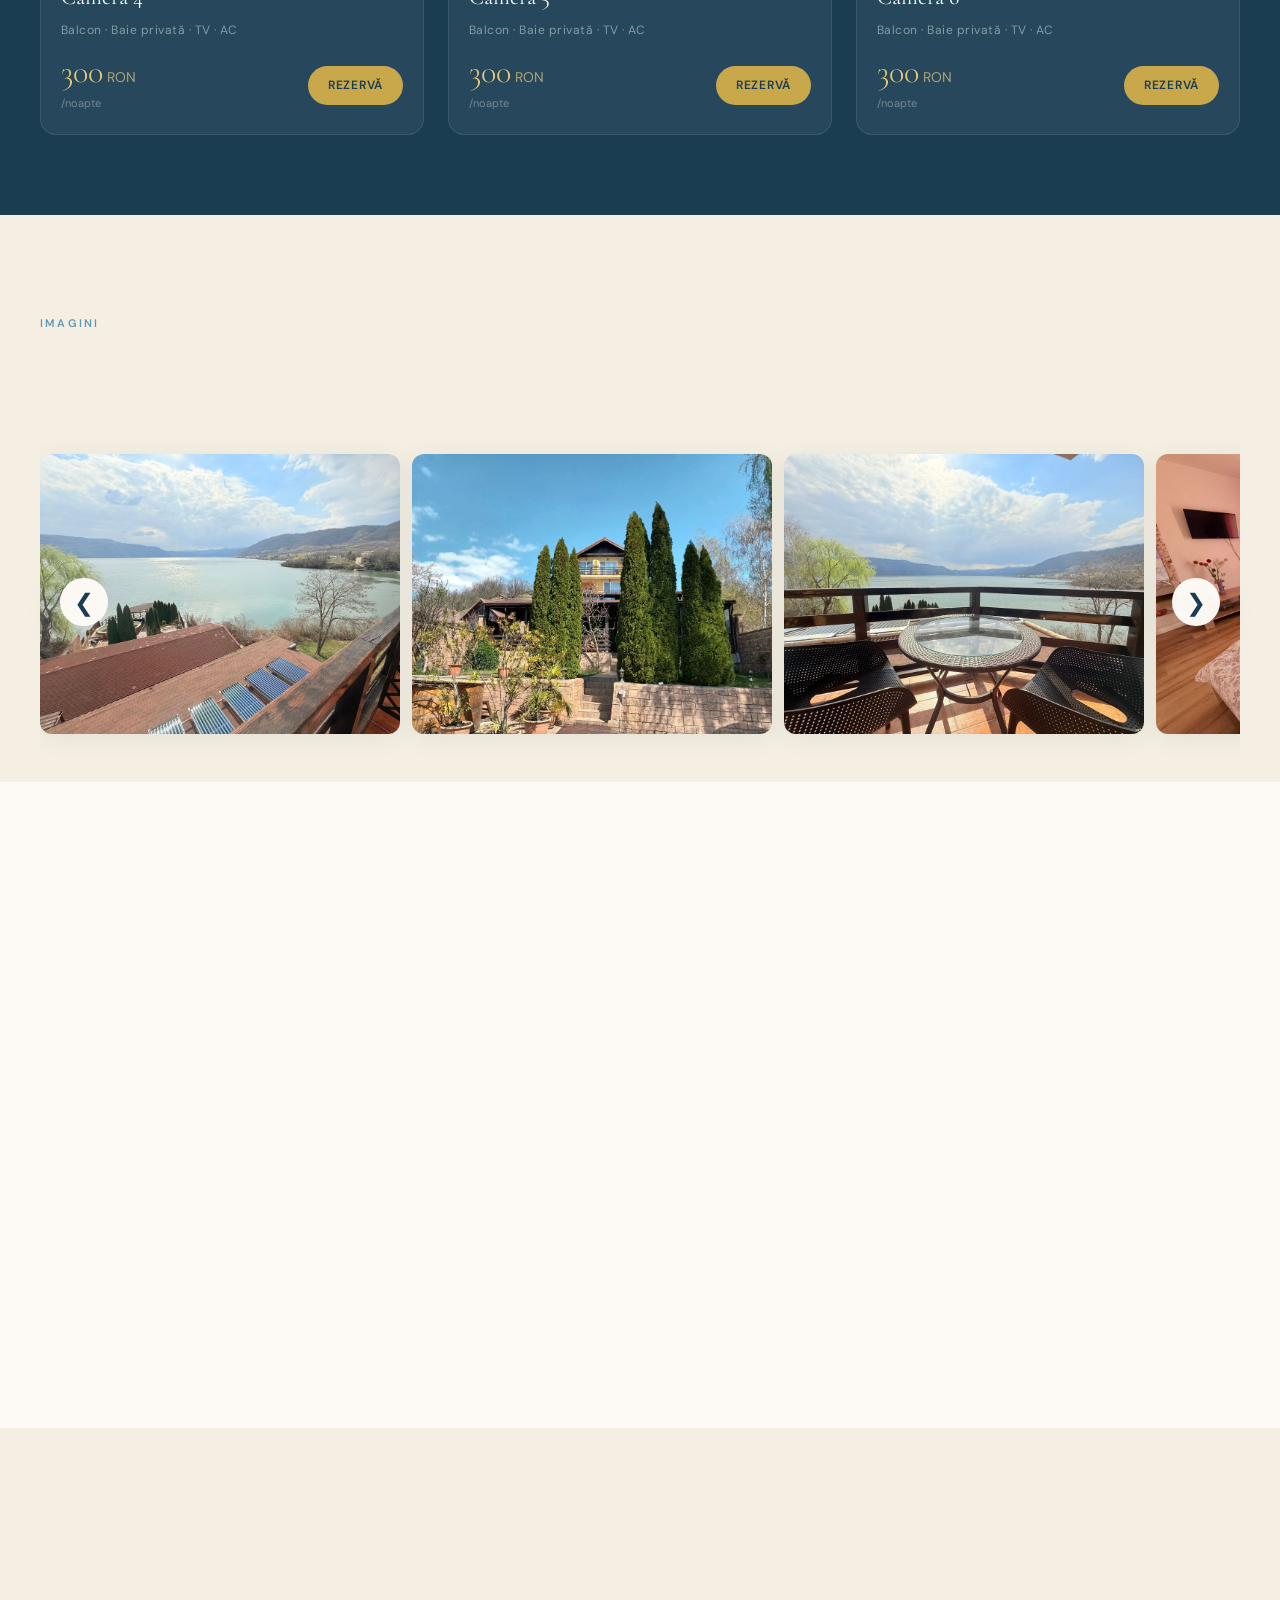
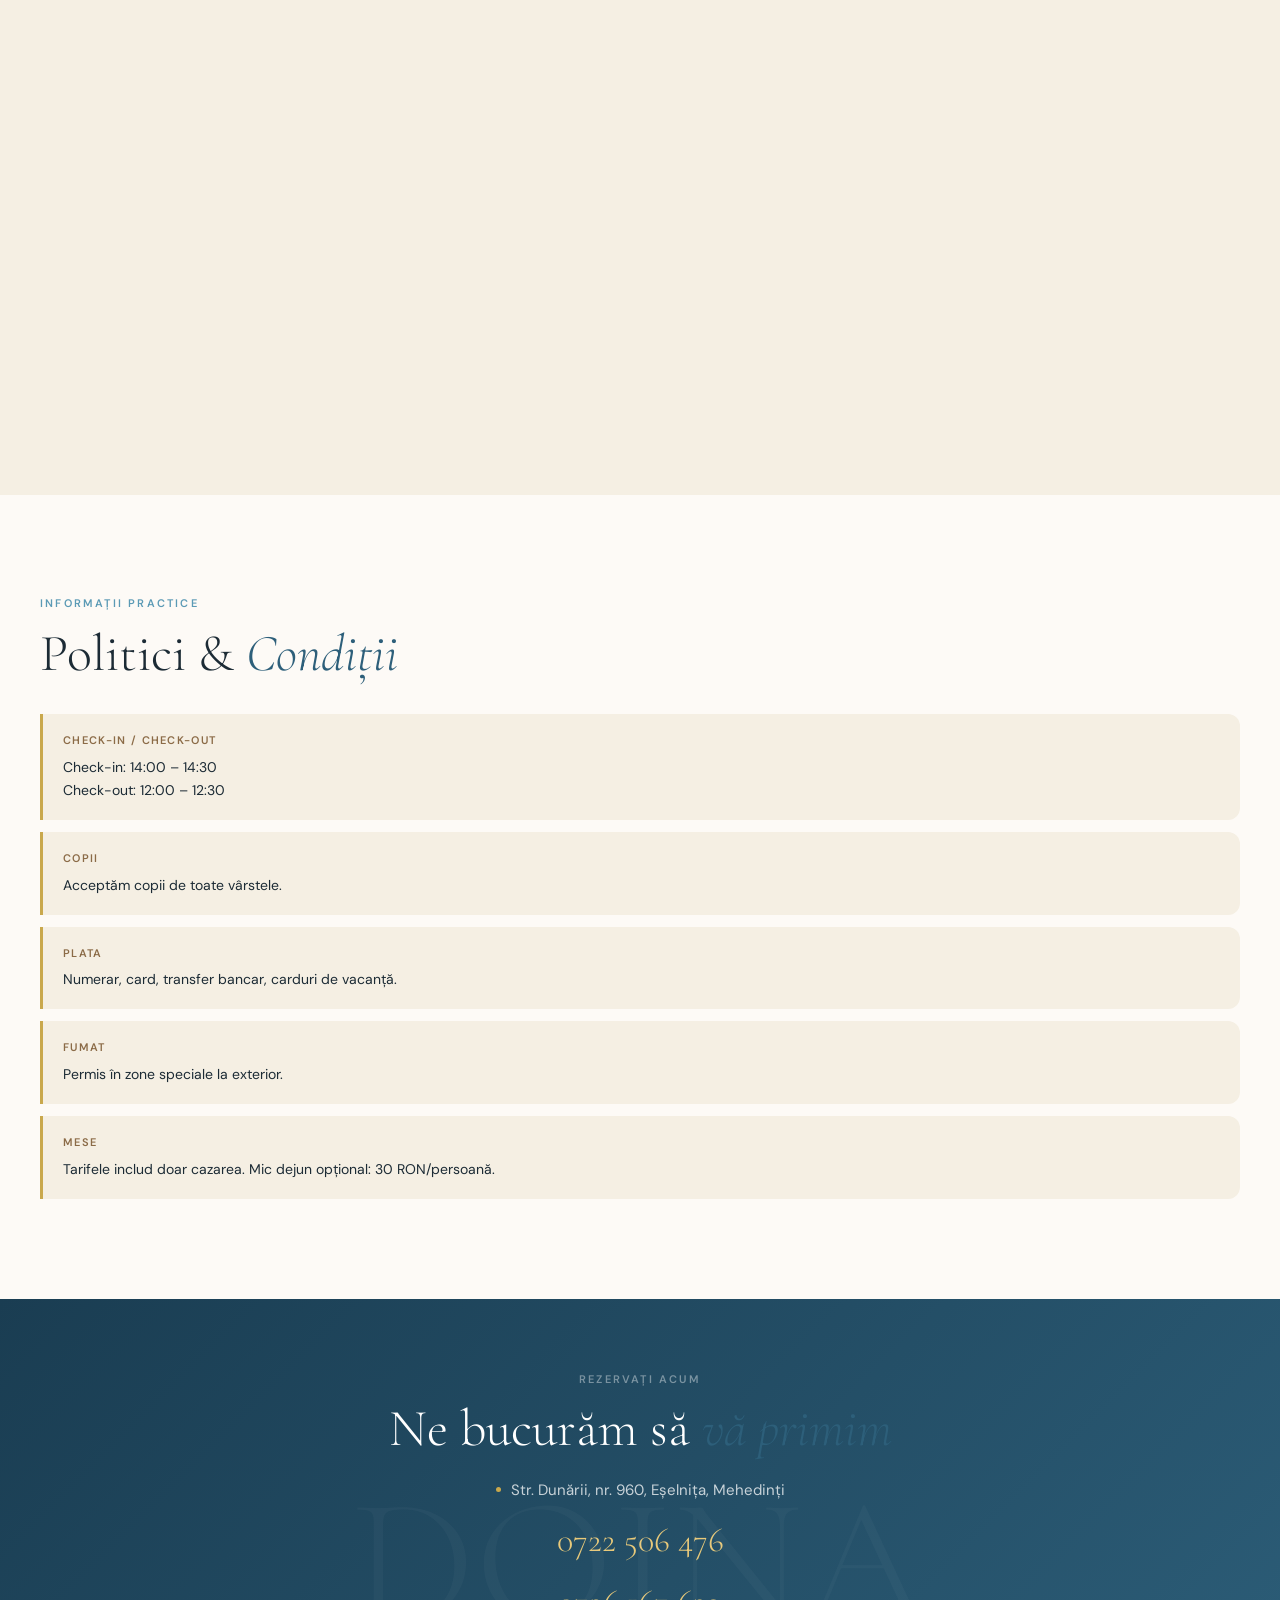
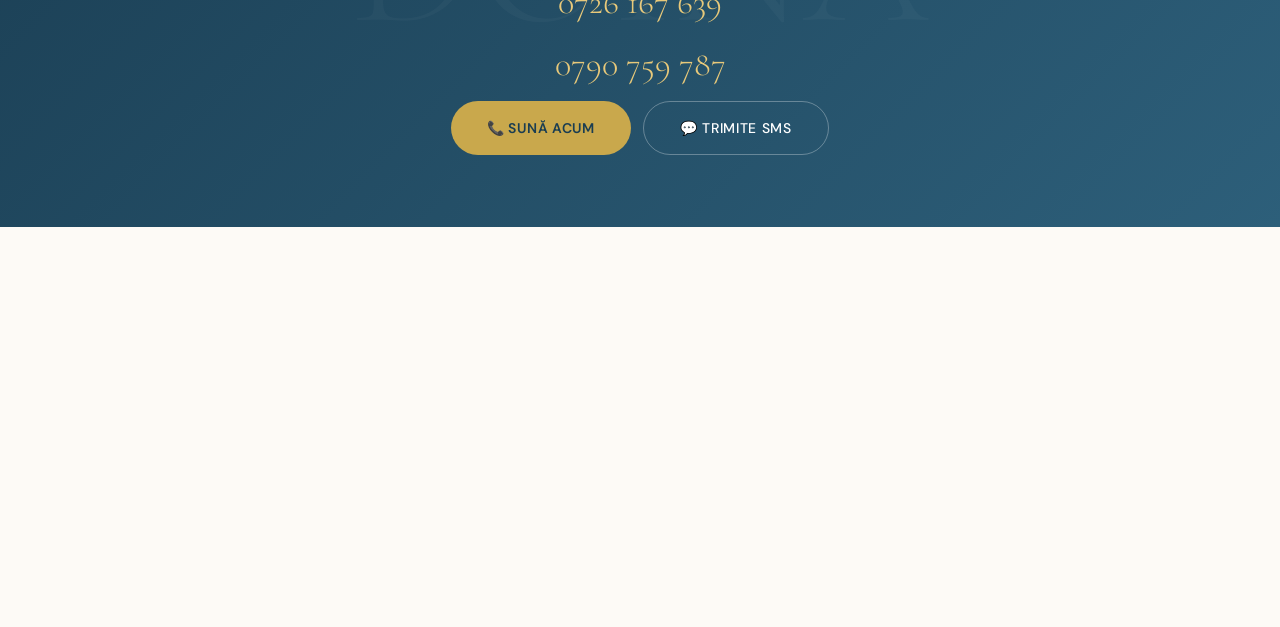
==== commit a68cdc81: "Adaugare buton meniu si light/dark mode" ====
--- a/index.html
+++ b/index.html
@@ -12,6 +12,14 @@
   <meta charset="UTF-8">
   <meta name="viewport" content="width=device-width, initial-scale=1.0">
   <title>Pensiunea Doina — Eșelnița, pe malul Dunării | Cazare 3★</title>
+  <script>
+    (function() {
+      const savedTheme = localStorage.getItem('theme');
+      if (savedTheme === 'dark' || (!savedTheme && window.matchMedia('(prefers-color-scheme: dark)').matches)) {
+        document.documentElement.setAttribute('data-theme', 'dark');
+      }
+    })();
+  </script>
   <meta name="description"
     content="Pensiunea Doina din Eșelnița, Mehedinți — cazare, restaurant și debarcader. Rezervă acum camera ta cu balcon!">
   <link rel="preconnect" href="https://fonts.googleapis.com">
@@ -51,10 +59,13 @@
     </button>
   </nav>
 
-  <!-- Language Switcher -->
-  <div id="lang-bar">
-    <button class="active" onclick="setLang('ro')">RO</button>
-    <button onclick="setLang('en')">EN</button>
+  <!-- Floating Controls -->
+  <div id="floating-controls">
+    <div id="lang-bar">
+      <button class="active" onclick="setLang('ro')">RO</button>
+      <button onclick="setLang('en')">EN</button>
+    </div>
+    <button id="theme-toggle" aria-label="Comută Tema" title="Tema Întunecată / Luminoasă">🌙</button>
   </div>
 
   <!-- ═══════════════════════════════════════════
@@ -122,6 +133,11 @@
           Camere</button>
       </form>
       <!-- END MOTOPRESS PLACEHOLDER -->
+    </div>
+
+    <!-- Meniu Button -->
+    <div style="text-align: center; margin-top: 36px;" class="reveal">
+      <a href="Meniu.pdf" target="_blank" class="btn-primary" style="background: var(--white); color: var(--river-deep); border: 2px solid var(--river-light); box-shadow: var(--shadow-medium);" data-ro="🍴 Vezi Meniul Restaurantului" data-en="🍴 View Restaurant Menu">🍴 Vezi Meniul Restaurantului</a>
     </div>
   </div>
 
--- a/style.css
+++ b/style.css
@@ -28,6 +28,30 @@
   --radius-xl: 24px;
   --radius-full: 100px;
   --transition: 0.3s cubic-bezier(0.4, 0, 0.2, 1);
+  --bg-glass-nav: rgba(253, 250, 246, 0.97);
+  --bg-glass: rgba(253, 250, 246, 0.98);
+}
+
+[data-theme="dark"] {
+  --river: #5b9ab5; 
+  --river-deep: #7bc4e6;
+  --river-light: #2d5f7a;
+  --sand: #2a343b;
+  --sand-light: #162026;
+  --earth: #cfa87f;
+  --gold: #ebd188;
+  --gold-light: #f3e5b3;
+  --gold-glow: rgba(235, 209, 136, 0.1);
+  --fog: #2c3a45;
+  --text-dark: #f0f4f8;
+  --text-mid: #9baec1;
+  --white: #12181d;
+  --pure-white: #1a2228;
+  --shadow-soft: 0 4px 24px rgba(0,0,0,0.4);
+  --shadow-medium: 0 8px 40px rgba(0,0,0,0.6);
+  --shadow-strong: 0 20px 60px rgba(0,0,0,0.8);
+  --bg-glass-nav: rgba(18, 24, 29, 0.97);
+  --bg-glass: rgba(18, 24, 29, 0.98);
 }
 
 /* ── RESET ── */
@@ -72,7 +96,7 @@
   transition: all 0.4s ease;
 }
 .navbar.scrolled {
-  background: rgba(253, 250, 246, 0.97);
+  background: var(--bg-glass-nav);
   backdrop-filter: blur(16px);
   border-bottom-color: rgba(201, 168, 76, 0.2);
   box-shadow: 0 2px 20px rgba(0,0,0,0.06);
@@ -154,36 +178,59 @@
   border-radius: 2px;
   transition: all 0.3s ease;
 }
-.navbar.scrolled .nav-hamburger span { background: var(--text-dark); }
+.navbar.scrolled .nav-hamburger span,
+.nav-hamburger.active span { background: var(--text-dark); }
 .nav-hamburger.active span:nth-child(1) { transform: rotate(45deg) translate(5px, 5px); }
 .nav-hamburger.active span:nth-child(2) { opacity: 0; }
 .nav-hamburger.active span:nth-child(3) { transform: rotate(-45deg) translate(5px, -5px); }
 
-/* Language Switcher */
-#lang-bar {
+/* Floating Controls (Theme & Lang) */
+#floating-controls {
   position: fixed;
   top: 76px; right: 16px;
-  z-index: 999;
-  display: flex;
-  gap: 4px;
-  background: rgba(253,250,246,0.9);
-  backdrop-filter: blur(10px);
-  border: 1px solid rgba(201,168,76,0.3);
-  border-radius: var(--radius-full);
-  padding: 3px;
+  display: flex;
+  flex-direction: column;
+  align-items: flex-end;
+  gap: 12px;
+  z-index: 1000;
+}
+
+#theme-toggle {
+  width: 44px; height: 44px;
+  border-radius: 50%;
+  border: 1px solid rgba(255,255,255,0.2);
+  background: var(--bg-glass);
+  backdrop-filter: blur(8px);
+  color: var(--text-dark);
+  font-size: 20px;
+  display: flex;
+  align-items: center;
+  justify-content: center;
+  box-shadow: var(--shadow-medium);
+  transition: all var(--transition);
+}
+#theme-toggle:hover {
+  transform: translateY(-2px);
+  background: var(--white);
+}
+
+#lang-bar {
+  display: flex;
+  background: var(--bg-glass);
+  backdrop-filter: blur(8px);
+  border-radius: 100px;
+  overflow: hidden;
+  box-shadow: var(--shadow-medium);
+  border: 1px solid rgba(255,255,255,0.2);
 }
 #lang-bar button {
-  font-family: 'DM Sans', sans-serif;
-  font-size: 11px;
+  background: transparent;
+  border: none;
+  padding: 8px 14px;
+  font-size: 13px;
   font-weight: 600;
-  letter-spacing: 0.08em;
-  border: none;
-  background: transparent;
-  padding: 5px 12px;
-  border-radius: var(--radius-full);
-  cursor: pointer;
   color: var(--text-mid);
-  transition: all 0.25s ease;
+  transition: all var(--transition);
 }
 #lang-bar button.active {
   background: var(--river);
@@ -682,8 +729,8 @@
   position: absolute;
   top: 50%;
   transform: translateY(-50%);
-  background: rgba(255, 255, 255, 0.8);
-  border: none;
+  background: var(--bg-glass);
+  border: 1px solid rgba(255,255,255,0.1);
   font-size: 24px;
   color: var(--river-deep);
   width: 48px;
@@ -1157,23 +1204,38 @@
 }
 
 /* ══════════════════════════════════════════════
-   RESPONSIVE — MOBILE ONLY (≤768px)
-   ══════════════════════════════════════════════ */
-@media (max-width: 768px) {
+   RESPONSIVE — MOBILE & TABLET (≤899px)
+   ══════════════════════════════════════════════ */
+@media (max-width: 899px) {
   .nav-hamburger { display: flex; }
 
   .nav-links {
-    display: none;
-    position: fixed;
-    top: 0; left: 0; right: 0; bottom: 0;
-    background: rgba(253, 250, 246, 0.98);
+    display: flex;
+    flex-direction: column;
+    align-items: center;
+    position: absolute;
+    top: 100%;
+    left: 0;
+    width: 100vw;
+    background: var(--bg-glass);
     backdrop-filter: blur(16px);
-    flex-direction: column;
-    justify-content: center;
-    align-items: center;
-    gap: 32px;
-  }
-  .nav-links.open { display: flex; }
+    overflow: hidden;
+    max-height: 0;
+    opacity: 0;
+    padding: 0;
+    gap: 24px;
+    transition: all 0.4s ease;
+    border-bottom: 1px solid transparent;
+    pointer-events: none;
+  }
+  .nav-links.open {
+    max-height: 450px;
+    opacity: 1;
+    padding: 24px 0 32px;
+    border-bottom-color: rgba(201, 168, 76, 0.2);
+    box-shadow: 0 10px 20px rgba(0,0,0,0.05);
+    pointer-events: auto;
+  }
   .nav-links a {
     color: var(--text-dark) !important;
     font-size: 18px;
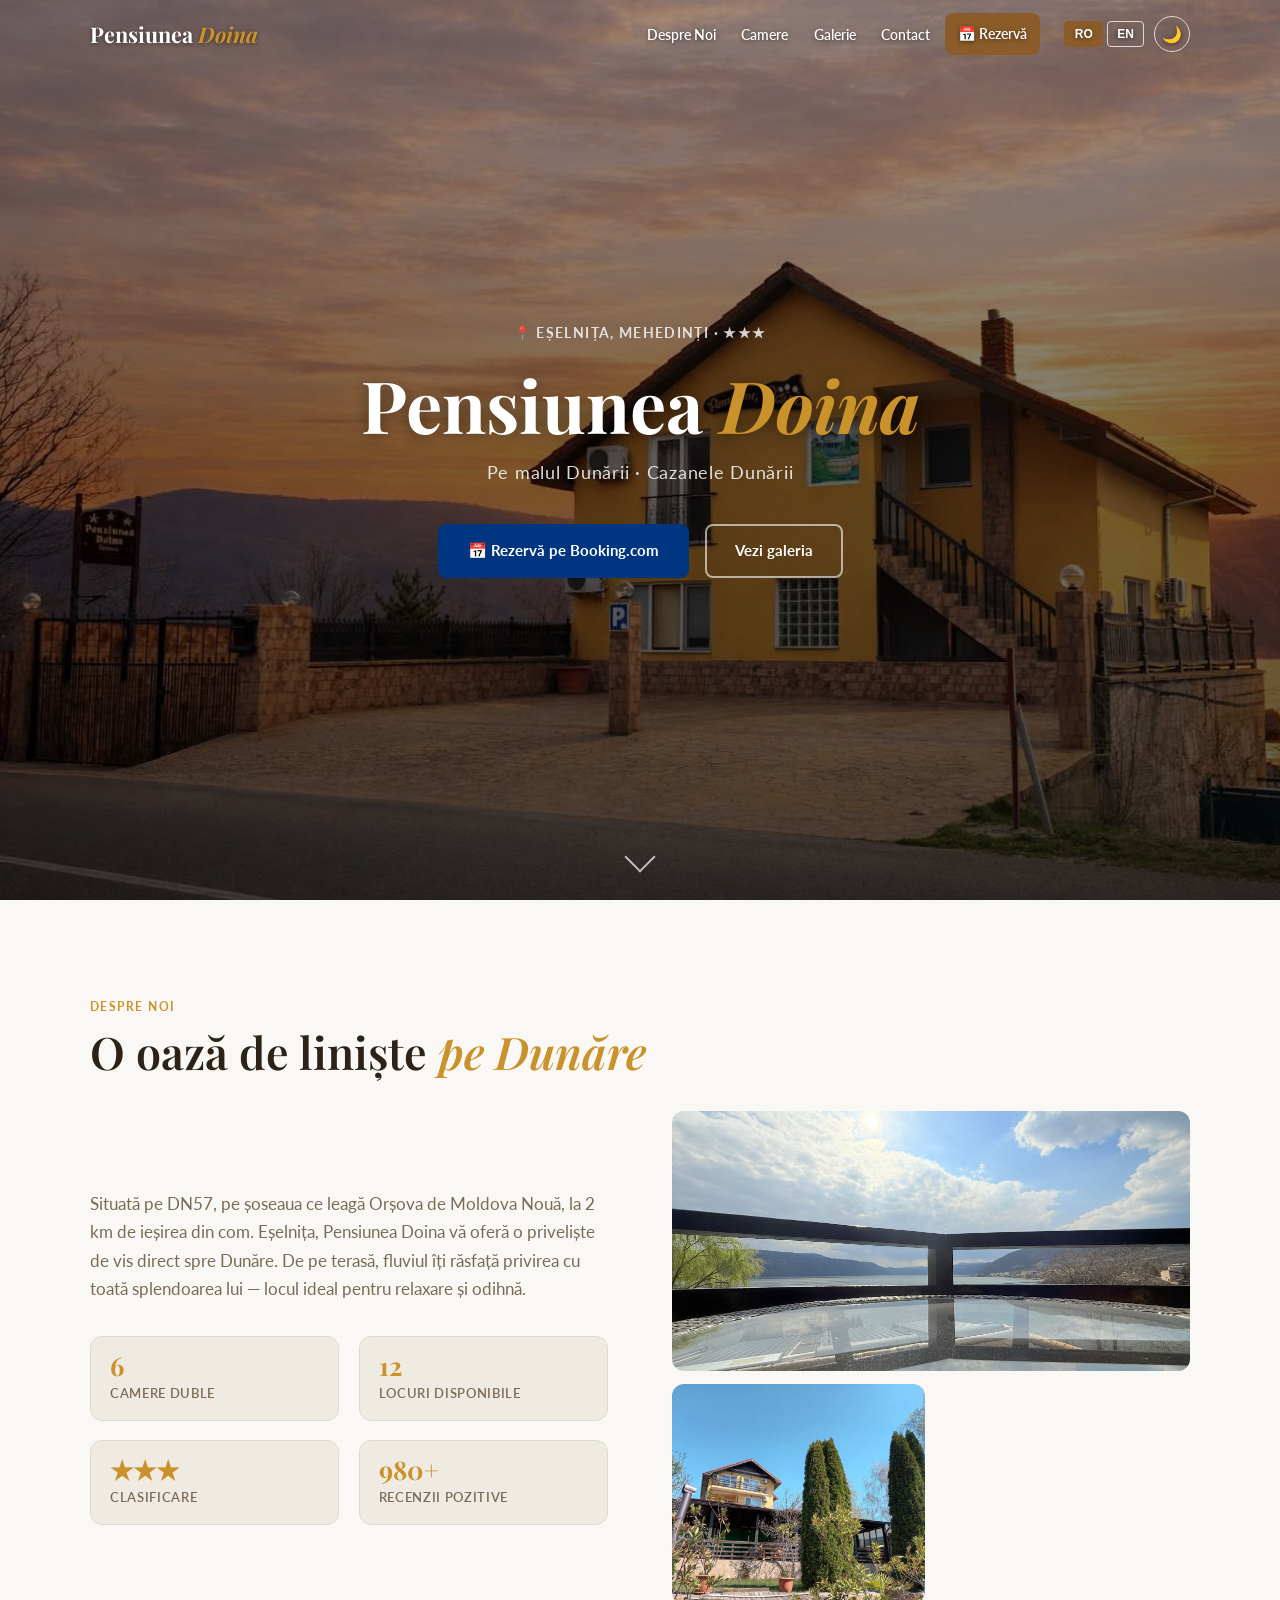
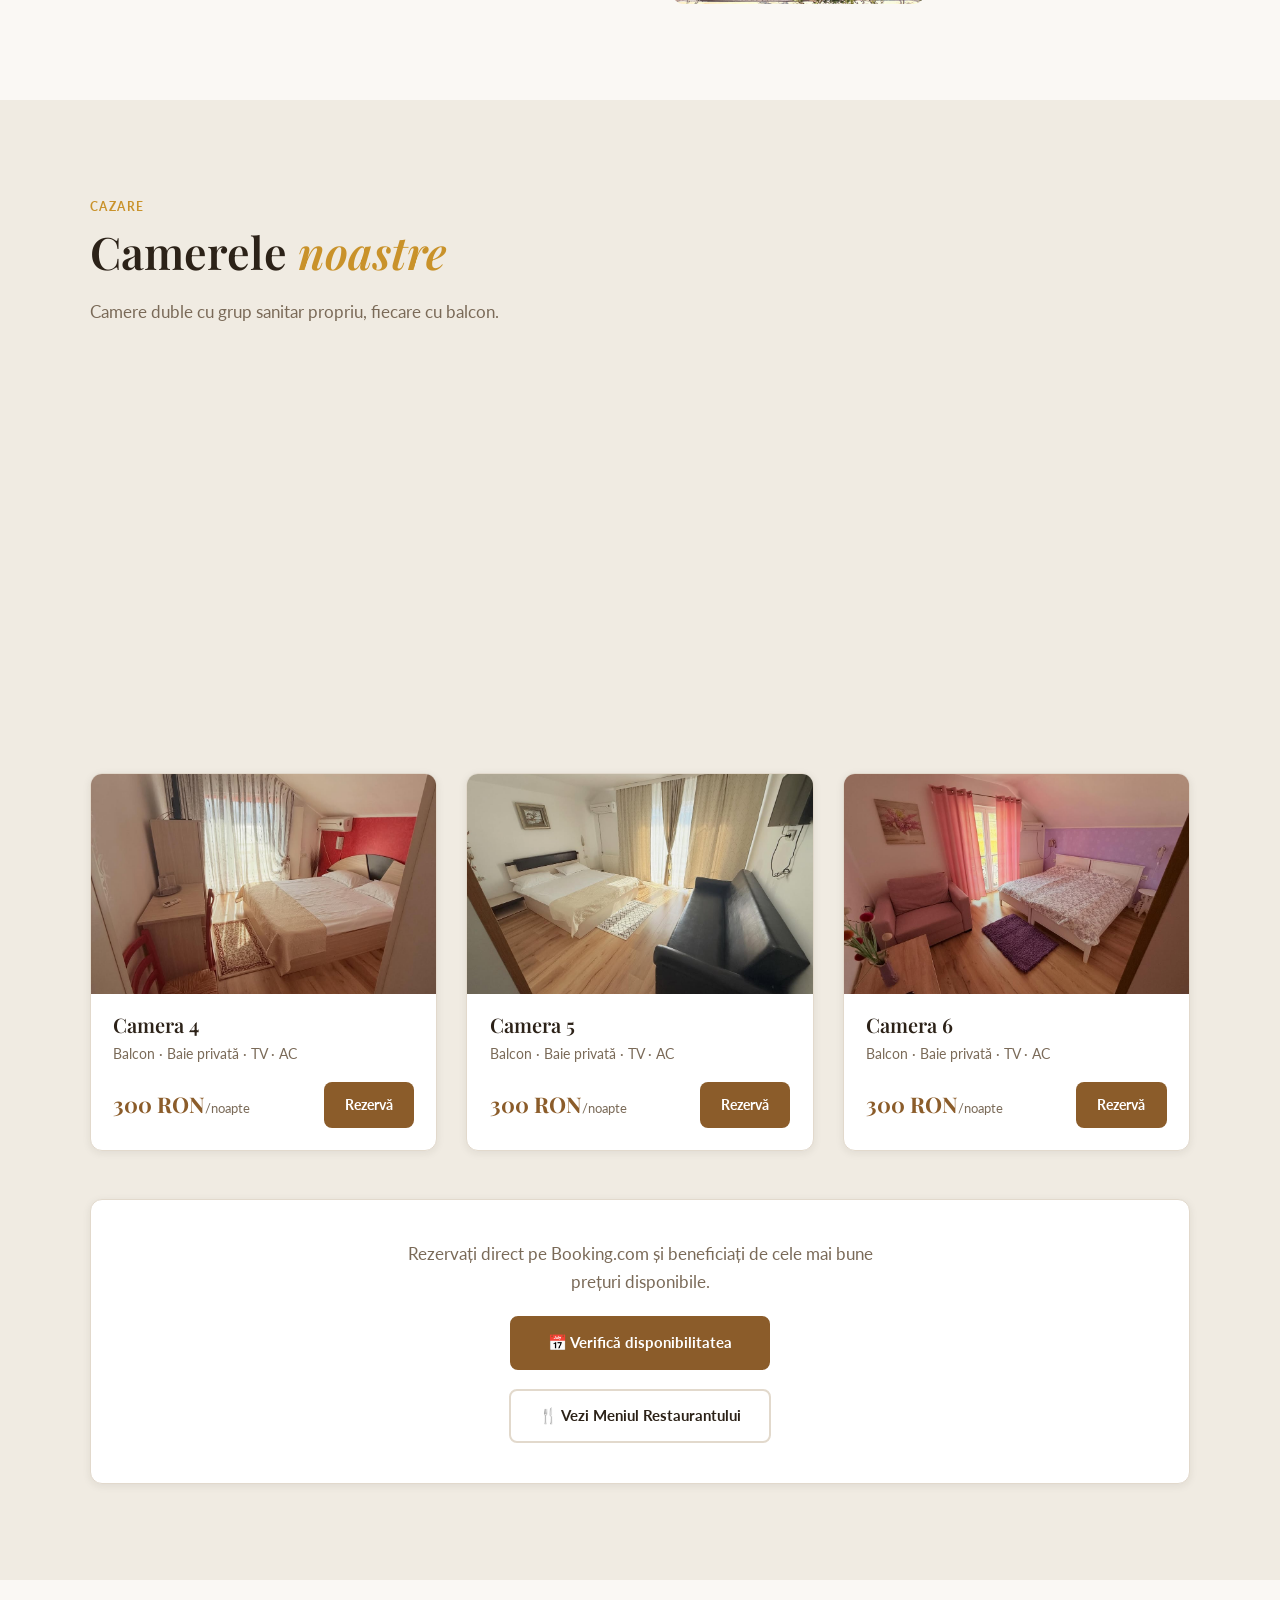
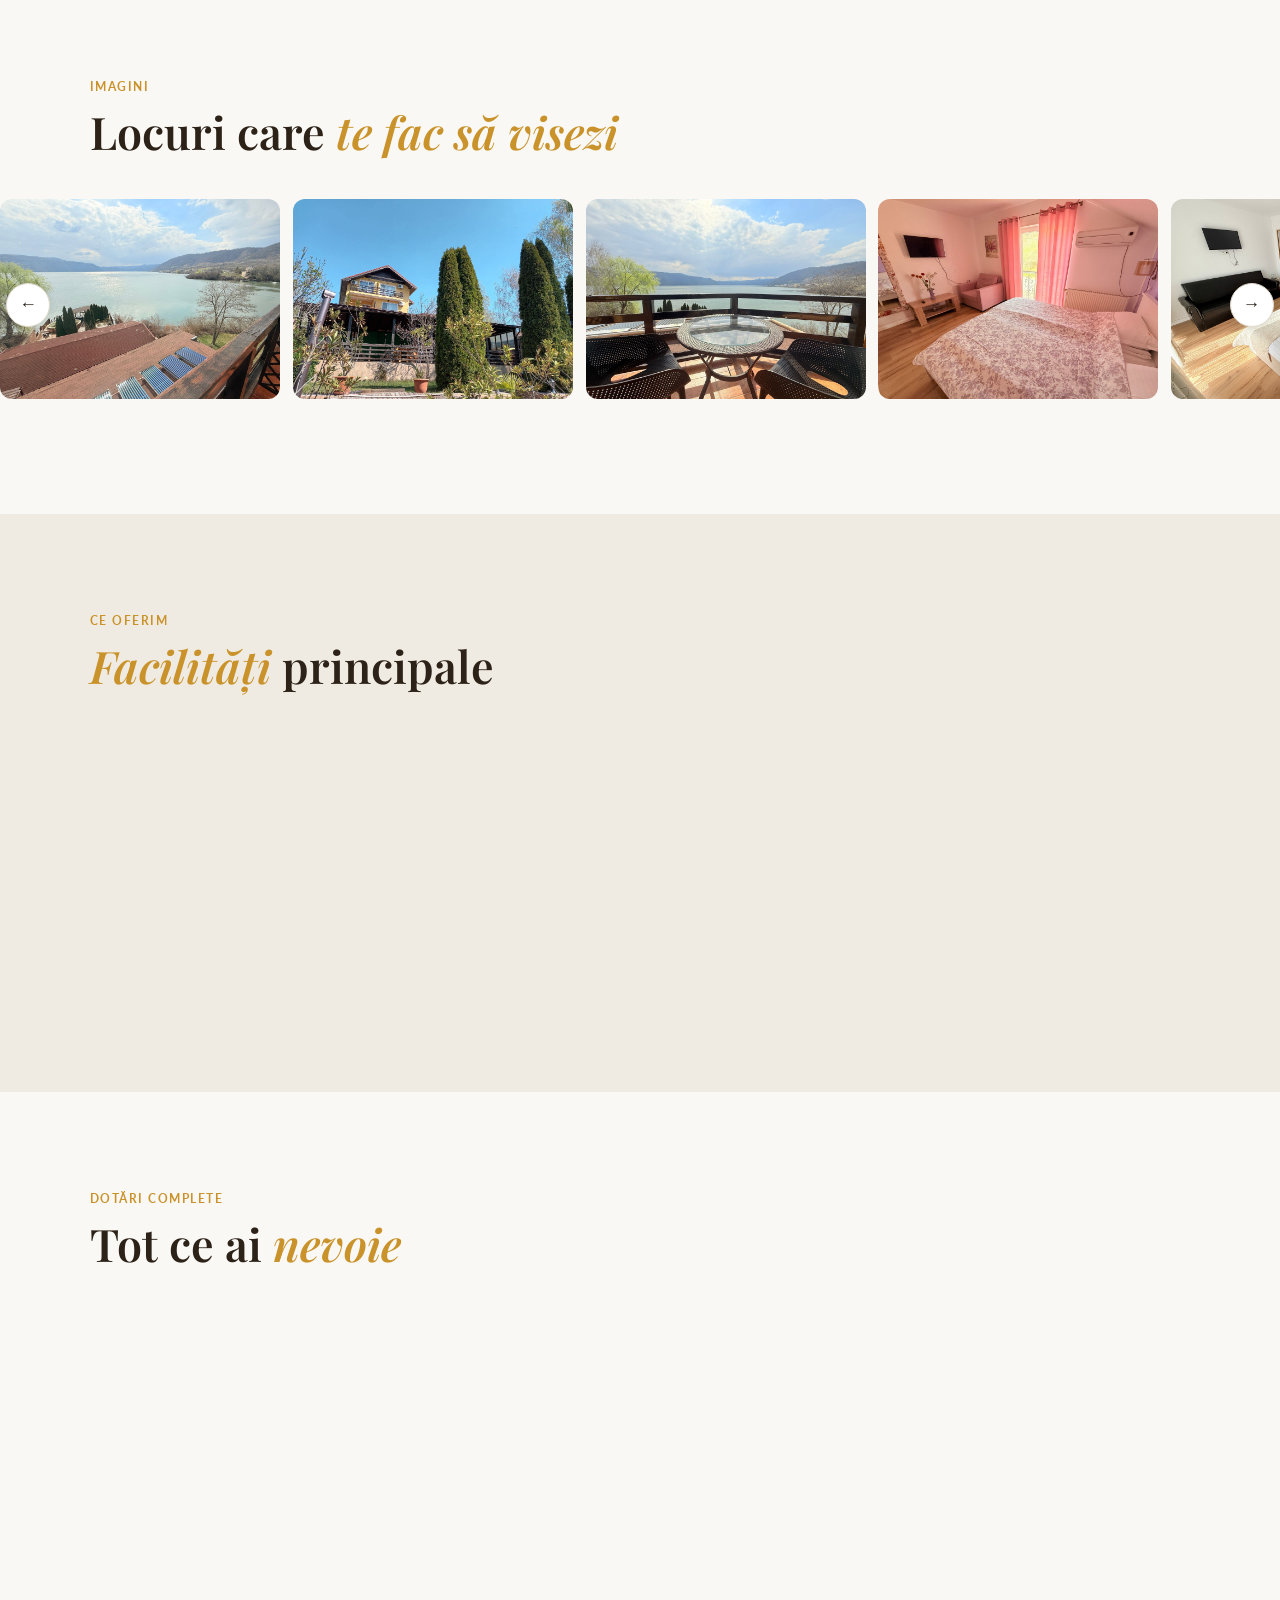
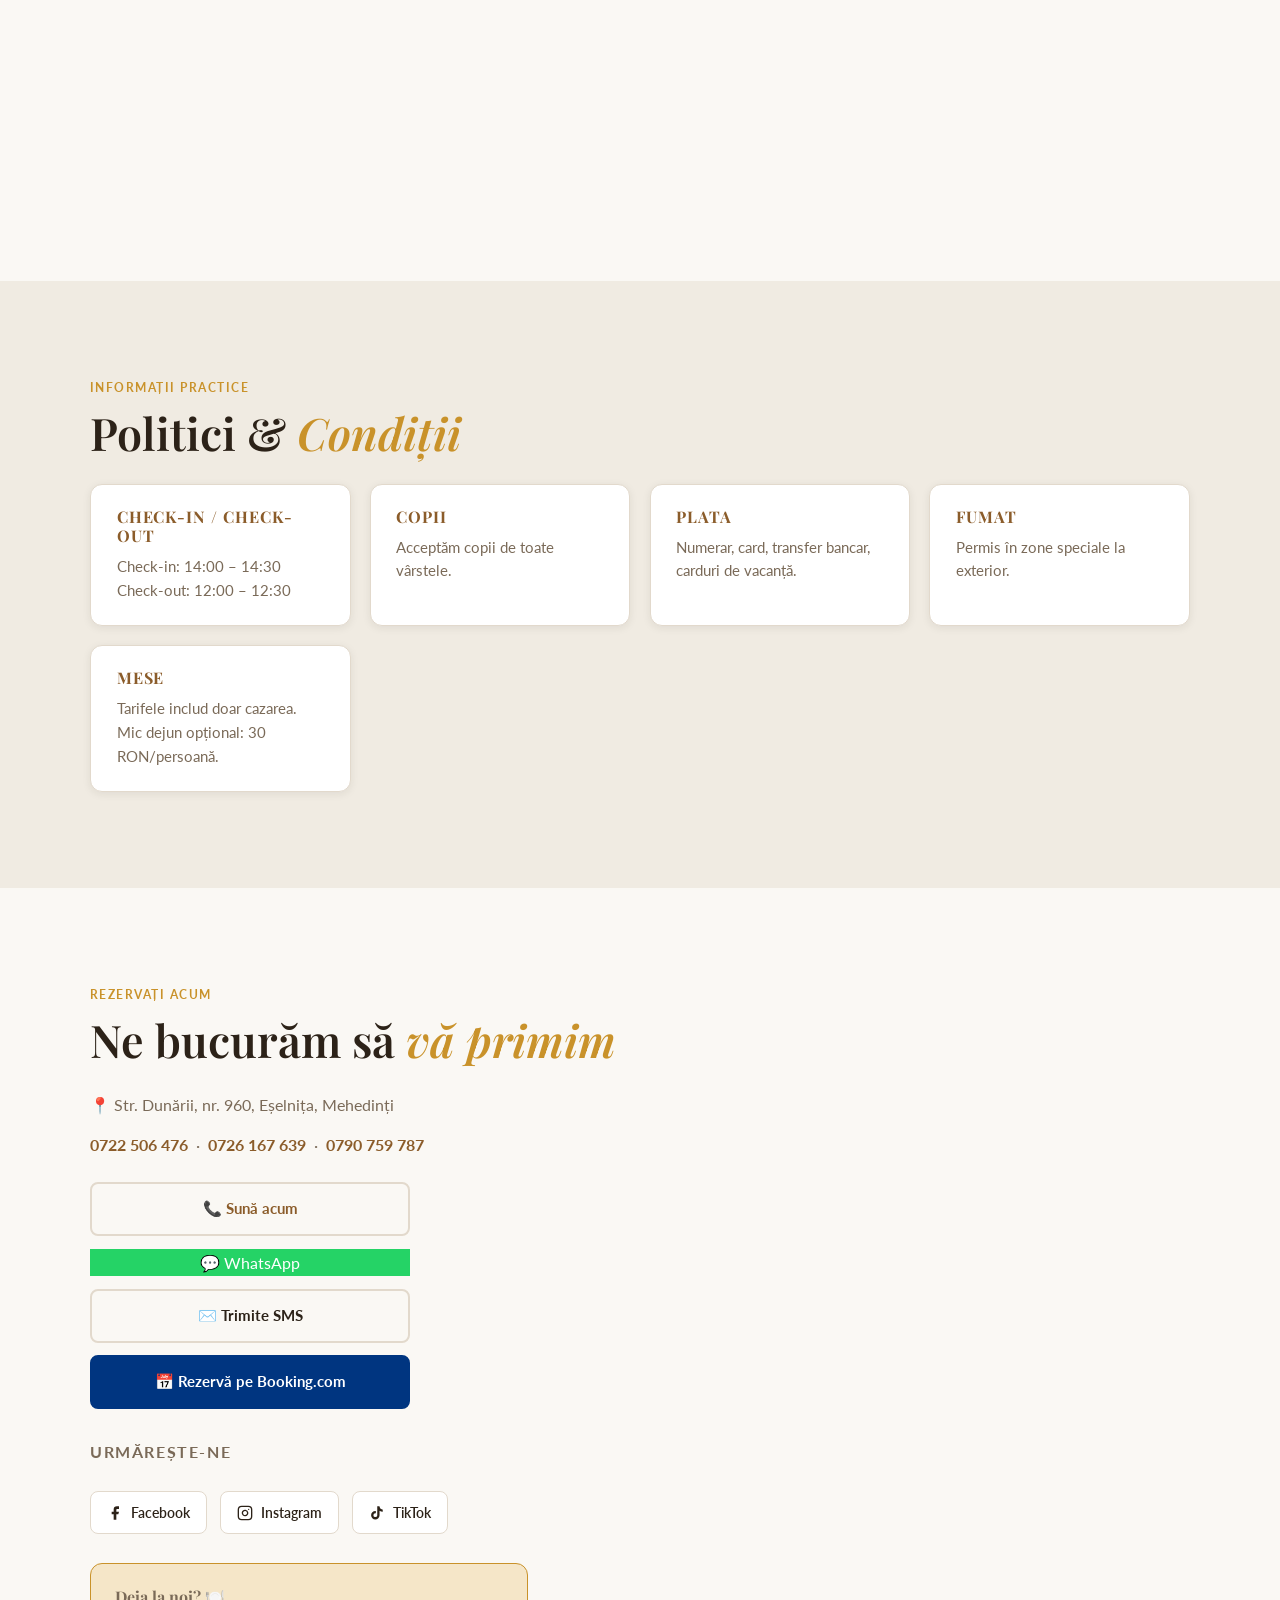
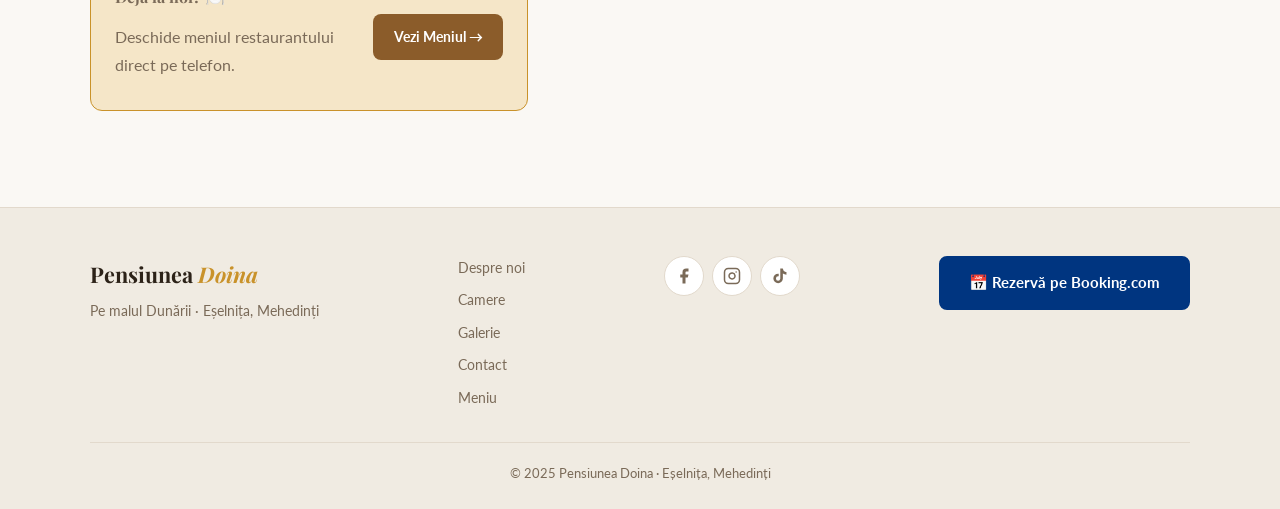
==== commit d42eccdb: "Schimbari" ====
--- a/index.html
+++ b/index.html
@@ -1,566 +1,525 @@
 <!DOCTYPE html>
-<html lang="ro">
-
+<html lang="ro" data-theme="light">
 <head>
-  <script src="https://cdn.cookiehub.eu/c2/98d456b5.js"></script>
-  <script type="text/javascript">
-    document.addEventListener("DOMContentLoaded", function (event) {
-      var cpm = {};
-      window.cookiehub.load(cpm);
-    });
+  <meta charset="UTF-8" />
+  <meta name="viewport" content="width=device-width, initial-scale=1.0" />
+  <meta name="description" content="Pensiunea Doina din Eșelnița, Mehedinți — cazare, restaurant și debarcader. Rezervă acum camera ta cu balcon direct spre Dunăre!" />
+  <title>Pensiunea Doina — Eșelnița, pe malul Dunării | Cazare 3★</title>
+
+  <!-- Google Fonts -->
+  <link rel="preconnect" href="https://fonts.googleapis.com" />
+  <link rel="preconnect" href="https://fonts.gstatic.com" crossorigin />
+  <link href="https://fonts.googleapis.com/css2?family=Playfair+Display:ital,wght@0,400;0,600;0,700;1,400&family=Lato:wght@300;400;700&display=swap" rel="stylesheet" />
+
+  <link rel="stylesheet" href="style.css" />
+
+  <!-- GA4 -->
+  <script async src="https://www.googletagmanager.com/gtag/js?id=G-GXLL1CL1X2"></script>
+  <script>
+    window.dataLayer = window.dataLayer || [];
+    function gtag(){dataLayer.push(arguments);}
+    gtag('js', new Date());
+    gtag('config', 'G-GXLL1CL1X2');
   </script>
-  <meta charset="UTF-8">
-  <meta name="viewport" content="width=device-width, initial-scale=1.0">
-  <title>Pensiunea Doina — Eșelnița, pe malul Dunării | Cazare 3★</title>
+
+  <!-- Theme init (no flash) -->
   <script>
-    (function() {
-      const savedTheme = localStorage.getItem('theme');
-      if (savedTheme === 'dark' || (!savedTheme && window.matchMedia('(prefers-color-scheme: dark)').matches)) {
-        document.documentElement.setAttribute('data-theme', 'dark');
-      }
+    (function(){
+      var t = localStorage.getItem('theme');
+      if(t) document.documentElement.setAttribute('data-theme', t);
     })();
   </script>
-  <meta name="description"
-    content="Pensiunea Doina din Eșelnița, Mehedinți — cazare, restaurant și debarcader. Rezervă acum camera ta cu balcon!">
-  <link rel="preconnect" href="https://fonts.googleapis.com">
-  <link rel="preconnect" href="https://fonts.gstatic.com" crossorigin>
-  <link
-    href="https://fonts.googleapis.com/css2?family=Cormorant+Garamond:ital,wght@0,300;0,400;0,600;1,300;1,400&family=DM+Sans:wght@300;400;500;600&display=swap"
-    rel="stylesheet">
-  <link rel="stylesheet" href="style.css">
 </head>
-<!-- Google tag (gtag.js) -->
-<script async src="https://www.googletagmanager.com/gtag/js?id=G-GXLL1CL1X2"></script>
-<script>
-  window.dataLayer = window.dataLayer || [];
-  function gtag() { dataLayer.push(arguments); }
-  gtag('js', new Date());
-
-  gtag('config', 'G-GXLL1CL1X2');
-</script>
-
 <body>
 
-  <!-- ═══════════════════════════════════════════
+<!-- ═══════════════════════════════════════════════
      NAVBAR
-     ═══════════════════════════════════════════ -->
-  <nav class="navbar" id="navbar">
+═══════════════════════════════════════════════ -->
+<nav id="navbar">
+  <div class="nav-inner">
     <a href="#" class="nav-logo">Pensiunea <em>Doina</em></a>
-    <div class="nav-links" id="nav-links">
-      <a href="#sec-about" data-ro="Despre Noi" data-en="About Us" onclick="closeMenu()">Despre Noi</a>
-      <a href="#sec-rooms" data-ro="Camere" data-en="Rooms" onclick="closeMenu()">Camere</a>
-      <a href="#sec-gallery" data-ro="Galerie" data-en="Gallery" onclick="closeMenu()">Galerie</a>
-      <a href="#sec-contact" data-ro="Contact" data-en="Contact" onclick="closeMenu()">Contact</a>
-      <a href="Meniu.pdf" data-ro="Meniu" data-en="Menu" onclick="closeMenu()">Meniu</a>
-      <a href="#sec-rezervari" class="btn-nav-book" data-ro="Rezervă" data-en="Book" onclick="closeMenu()">Rezervă</a>
-    </div>
-    <button class="nav-hamburger" id="hamburger" onclick="toggleMenu()" aria-label="Meniu">
-      <span></span><span></span><span></span>
-    </button>
-  </nav>
-
-  <!-- Floating Controls -->
-  <div id="floating-controls">
-    <div id="lang-bar">
-      <button class="active" onclick="setLang('ro')">RO</button>
-      <button onclick="setLang('en')">EN</button>
-    </div>
-    <button id="theme-toggle" aria-label="Comută Tema" title="Tema Întunecată / Luminoasă">🌙</button>
-  </div>
-
-  <!-- ═══════════════════════════════════════════
+
+    <ul id="nav-links">
+      <li><a href="#sec-about" data-ro="Despre Noi" data-en="About Us">Despre Noi</a></li>
+      <li><a href="#sec-rooms" data-ro="Camere" data-en="Rooms">Camere</a></li>
+      <li><a href="#sec-gallery" data-ro="Galerie" data-en="Gallery">Galerie</a></li>
+      <li><a href="#sec-contact" data-ro="Contact" data-en="Contact">Contact</a></li>
+      <li>
+        <a href="https://www.booking.com/hotel/ro/pensiunea-doina-eselnita.ro.html?aid=356980&label=gog235jc-10CAsowAFCGHBlbnNpdW5lYS1kb2luYS1lc2Vsbml0YUgzWANowAGIAQGYATO4ARfIAQzYAQPoAQH4AQGIAgGoAgG4AqDVi9AGwAIB0gIkNWUyYTBjYTYtOTM3ZC00OTdhLTg0ZWItYWIxYTQ1YjZlYTRm2AIB4AIB-Share-BOUED3u%401778604318-Share-OUcx0wK%401778604389&sid=f322880ceac32db7dd252f21f2a11840&all_sr_blocks=1637424702_434086289_2_2_0&checkin=2026-05-13&checkout=2026-05-15&dest_id=-1158940&dest_type=city&dist=0&group_adults=2&group_children=0&hapos=1&highlighted_blocks=1637424702_434086289_2_2_0&hpos=1&matching_block_id=1637424702_434086289_2_2_0&no_rooms=1&req_adults=2&req_children=0&room1=A%2CA&sb_price_type=total&sr_order=popularity&sr_pri_blocks=1637424702_434086289_2_2_0__60000&srepoch=1778604405&srpvid=7aa975f7387a00ec&type=total&ucfs=1&"
+           target="_blank" rel="noopener" class="btn-nav-book"
+           data-ro="📅 Rezervă" data-en="📅 Book Now">📅 Rezervă</a>
+      </li>
+    </ul>
+
+    <div class="nav-right">
+      <div id="lang-bar">
+        <button onclick="setLang('ro')" class="active">RO</button>
+        <button onclick="setLang('en')">EN</button>
+      </div>
+      <button id="theme-toggle" aria-label="Toggle theme">🌙</button>
+    </div>
+  </div>
+</nav>
+
+<!-- ═══════════════════════════════════════════════
      HERO
-     ═══════════════════════════════════════════ -->
-  <section class="hero" id="sec-hero">
-    <div class="hero-content">
-      <div class="hero-badge">
-        <span>📍</span>
-        <span data-ro="Eșelnița, Mehedinți" data-en="Eșelnița, Mehedinți County">Eșelnița, Mehedinți</span>
-      </div>
-      <div class="hero-stars">★★★</div>
-      <h1>Pensiunea<br><em>Doina</em></h1>
-      <p class="hero-sub" data-ro="Pe malul Dunării · Cazanele Dunării"
-        data-en="On the Danube riverbank · Danube Gorges">Pe malul Dunării · Cazanele Dunării</p>
-      <div class="hero-cta">
-        <a href="#sec-rezervari" class="btn-primary" data-ro="📅 Rezervă acum" data-en="📅 Book now">📅 Rezervă acum</a>
-        <a href="#sec-gallery" class="btn-outline" data-ro="Vezi galeria" data-en="View gallery">Vezi galeria</a>
-      </div>
-    </div>
-    <div class="scroll-hint">
-      <div class="scroll-line"></div>
-      <span data-ro="Descoperă" data-en="Discover">Descoperă</span>
-    </div>
-  </section>
-
-  <!-- ═══════════════════════════════════════════
-     BOOKING SECTION (MotoPress Integration)
-     ═══════════════════════════════════════════ -->
-  <div class="booking-section" id="sec-rezervari">
-    <div class="booking-card reveal">
-      <div class="booking-header">
-        <h2 class="booking-title" data-ro="Verifică <em>Disponibilitatea</em>" data-en="Check <em>Availability</em>">
-          Verifică <em>Disponibilitatea</em></h2>
-        <p class="booking-subtitle" data-ro="Selectează datele dorite și verifică camerele libere"
-          data-en="Select your dates and check room availability">Selectează datele dorite și verifică camerele libere
-        </p>
-      </div>
-
-      <!-- ╔═══════════════════════════════════════════════════════╗
-         ║  MOTOPRESS HOTEL BOOKING — INTEGRATION AREA          ║
-         ║  Înlocuiți formularul de mai jos cu shortcode-ul:    ║
-         ║  [mphb_availability_search]                          ║
-         ╚═══════════════════════════════════════════════════════╝ -->
-      <form class="mphb-placeholder" id="booking-form" action="#sec-rezervari"
-        onsubmit="event.preventDefault(); alert('Formularul va fi înlocuit de MotoPress Hotel Booking.');">
-        <div class="mphb-field">
-          <label for="checkin" data-ro="Check-in" data-en="Check-in">Check-in</label>
-          <input type="date" id="checkin" required>
-        </div>
-        <div class="mphb-field">
-          <label for="checkout" data-ro="Check-out" data-en="Check-out">Check-out</label>
-          <input type="date" id="checkout" required>
-        </div>
-        <div class="mphb-field">
-          <label for="guests" data-ro="Adulți" data-en="Adults">Adulți</label>
-          <select id="guests">
-            <option>1</option>
-            <option selected>2</option>
-            <option>3</option>
-            <option>4</option>
-          </select>
-        </div>
-        <button type="submit" class="mphb-submit" data-ro="🔍 Caută Camere" data-en="🔍 Search Rooms">🔍 Caută
-          Camere</button>
-      </form>
-      <!-- END MOTOPRESS PLACEHOLDER -->
-    </div>
-
-    <!-- Meniu Button -->
-    <div style="text-align: center; margin-top: 36px;" class="reveal">
-      <a href="Meniu.pdf" target="_blank" class="btn-primary" style="background: var(--white); color: var(--river-deep); border: 2px solid var(--river-light); box-shadow: var(--shadow-medium);" data-ro="🍴 Vezi Meniul Restaurantului" data-en="🍴 View Restaurant Menu">🍴 Vezi Meniul Restaurantului</a>
-    </div>
-  </div>
-
-  <!-- ═══════════════════════════════════════════
+═══════════════════════════════════════════════ -->
+<section id="hero">
+  <div class="hero-bg" style="background-image: url('Poze/pensiunea.jpeg')"></div>
+  <div class="hero-overlay"></div>
+  <div class="hero-content">
+    <p class="hero-tag">📍 Eșelnița, Mehedinți · ★★★</p>
+    <h1>Pensiunea <em>Doina</em></h1>
+    <p class="hero-sub" data-ro="Pe malul Dunării · Cazanele Dunării" data-en="On the Danube shore · Cazanele Dunării">
+      Pe malul Dunării · Cazanele Dunării
+    </p>
+    <div class="hero-btns">
+      <a href="https://www.booking.com/hotel/ro/pensiunea-doina-eselnita.ro.html?aid=356980&label=gog235jc-10CAsowAFCGHBlbnNpdW5lYS1kb2luYS1lc2Vsbml0YUgzWANowAGIAQGYATO4ARfIAQzYAQPoAQH4AQGIAgGoAgG4AqDVi9AGwAIB0gIkNWUyYTBjYTYtOTM3ZC00OTdhLTg0ZWItYWIxYTQ1YjZlYTRm2AIB4AIB-Share-BOUED3u%401778604318-Share-OUcx0wK%401778604389&sid=f322880ceac32db7dd252f21f2a11840&all_sr_blocks=1637424702_434086289_2_2_0&checkin=2026-05-13&checkout=2026-05-15&dest_id=-1158940&dest_type=city&dist=0&group_adults=2&group_children=0&hapos=1&highlighted_blocks=1637424702_434086289_2_2_0&hpos=1&matching_block_id=1637424702_434086289_2_2_0&no_rooms=1&req_adults=2&req_children=0&room1=A%2CA&sb_price_type=total&sr_order=popularity&sr_pri_blocks=1637424702_434086289_2_2_0__60000&srepoch=1778604405&srpvid=7aa975f7387a00ec&type=total&ucfs=1&"
+         target="_blank" rel="noopener" class="btn-booking"
+         data-ro="📅 Rezervă pe Booking.com" data-en="📅 Book on Booking.com">📅 Rezervă pe Booking.com</a>
+      <a href="#sec-gallery" class="btn-secondary"
+         data-ro="Vezi galeria" data-en="View Gallery">Vezi galeria</a>
+    </div>
+  </div>
+  <a href="#sec-about" class="hero-scroll-hint" aria-label="Scroll down">
+    <span class="scroll-arrow"></span>
+  </a>
+</section>
+
+<!-- ═══════════════════════════════════════════════
      ABOUT
-     ═══════════════════════════════════════════ -->
-  <section class="about" id="sec-about">
-    <span class="section-label reveal" data-ro="Despre noi" data-en="About us">Despre noi</span>
-    <h2 class="section-title reveal" data-ro="O oază de liniște <em>pe Dunăre</em>"
-      data-en="An oasis of calm <em>on the Danube</em>">O oază de liniște <em>pe Dunăre</em></h2>
-    <p class="section-body reveal"
-      data-ro="Situată pe DN57, pe șoseaua ce leagă Orșova de Moldova Nouă, la 2 km de ieșirea din com. Eșelnița, Pensiunea Doina vă oferă o priveliște de vis direct spre Dunăre. De pe terasă, fluviul îți răsfață privirea cu toată splendoarea lui — locul ideal pentru relaxare și odihnă."
-      data-en="Located on DN57, on the road linking Orșova to Moldova Nouă, just 2 km from Eșelnița, Pensiunea Doina offers a dream view directly onto the Danube. From the terrace, the river mesmerizes you with its full splendor — the ideal spot for rest and relaxation.">
-      Situată pe DN57, pe șoseaua ce leagă Orșova de Moldova Nouă, la 2 km de ieșirea din com. Eșelnița, Pensiunea Doina
-      vă oferă o priveliște de vis direct spre Dunăre. De pe terasă, fluviul îți răsfață privirea cu toată splendoarea
-      lui — locul ideal pentru relaxare și odihnă.
-    </p>
-
-    <div class="about-grid reveal">
-      <div class="about-img-stack">
-        <img class="img-main" src="Poze/vedere-dunare-peisaj-2.jpeg"
-          alt="Vedere panoramică Dunăre de la Pensiunea Doina" loading="lazy">
-        <img class="img-accent" src="Poze/Exterior spre pensiune jos.jpeg" alt="Terasă cu vedere la Dunăre"
-          loading="lazy">
-      </div>
-    </div>
-  </section>
-
-  <!-- ═══════════════════════════════════════════
-     STATS
-     ═══════════════════════════════════════════ -->
-  <div class="stats-strip">
-    <div class="stat-item reveal">
-      <span class="stat-num">6</span>
-      <span class="stat-label" data-ro="Camere duble" data-en="Double rooms">Camere duble</span>
-    </div>
-    <div class="stat-item reveal">
-      <span class="stat-num">12</span>
-      <span class="stat-label" data-ro="Locuri disponibile" data-en="Available spots">Locuri disponibile</span>
-    </div>
-    <div class="stat-item reveal">
-      <span class="stat-num">★★★</span>
-      <span class="stat-label" data-ro="Clasificare" data-en="Classification">Clasificare</span>
-    </div>
-    <div class="stat-item reveal">
-      <span class="stat-num">980+</span>
-      <span class="stat-label" data-ro="Recenzii pozitive" data-en="Positive reviews">Recenzii pozitive</span>
-    </div>
-  </div>
-
-  <!-- ═══════════════════════════════════════════
+═══════════════════════════════════════════════ -->
+<section id="sec-about" class="section">
+  <div class="container">
+    <p class="section-eyebrow" data-ro="Despre noi" data-en="About us">Despre noi</p>
+    <h2 data-ro="O oază de liniște <em>pe Dunăre</em>" data-en="A peaceful oasis <em>on the Danube</em>">
+      O oază de liniște <em>pe Dunăre</em>
+    </h2>
+    <div class="about-layout">
+      <div class="about-text reveal">
+        <p data-ro="Situată pe DN57, pe șoseaua ce leagă Orșova de Moldova Nouă, la 2 km de ieșirea din com. Eșelnița, Pensiunea Doina vă oferă o priveliște de vis direct spre Dunăre. De pe terasă, fluviul îți răsfață privirea cu toată splendoarea lui — locul ideal pentru relaxare și odihnă."
+           data-en="Located on DN57, on the road connecting Orșova to Moldova Nouă, 2 km from Eșelnița, Pensiunea Doina offers a dream view directly towards the Danube. From the terrace, the river delights the eye with all its splendor — the ideal place for relaxation and rest.">
+          Situată pe DN57, pe șoseaua ce leagă Orșova de Moldova Nouă, la 2 km de ieșirea din com. Eșelnița, Pensiunea Doina
+          vă oferă o priveliște de vis direct spre Dunăre. De pe terasă, fluviul îți răsfață privirea cu toată splendoarea
+          lui — locul ideal pentru relaxare și odihnă.
+        </p>
+        <div class="stats-row">
+          <div class="stat"><strong>6</strong><span data-ro="Camere duble" data-en="Double rooms">Camere duble</span></div>
+          <div class="stat"><strong>12</strong><span data-ro="Locuri disponibile" data-en="Available spots">Locuri disponibile</span></div>
+          <div class="stat"><strong>★★★</strong><span data-ro="Clasificare" data-en="Rating">Clasificare</span></div>
+          <div class="stat"><strong>980+</strong><span data-ro="Recenzii pozitive" data-en="Positive reviews">Recenzii pozitive</span></div>
+        </div>
+      </div>
+      <div class="about-images reveal">
+        <img src="Poze/vedere-dunare-peisaj-2.jpeg" alt="Vedere panoramică Dunăre" loading="lazy" onclick="openLightboxSingle(this.src)" />
+        <img src="Poze/Exterior spre pensiune jos.jpeg" alt="Exterior Pensiunea Doina" loading="lazy" onclick="openLightboxSingle(this.src)" />
+      </div>
+    </div>
+  </div>
+</section>
+
+<!-- ═══════════════════════════════════════════════
      ROOMS
-     ═══════════════════════════════════════════ -->
-  <section class="rooms" id="sec-rooms">
-    <span class="section-label reveal" data-ro="Cazare" data-en="Accommodation">Cazare</span>
-    <h2 class="section-title reveal" data-ro="Camerele <em>noastre</em>" data-en="Our <em>rooms</em>">Camerele
-      <em>noastre</em>
-    </h2>
-    <p class="section-body reveal" data-ro="Camere duble cu grup sanitar propriu, fiecare cu balcon."
-      data-en="Double rooms with private bathroom, each with balcony.">
+═══════════════════════════════════════════════ -->
+<section id="sec-rooms" class="section section-alt">
+  <div class="container">
+    <p class="section-eyebrow" data-ro="Cazare" data-en="Accommodation">Cazare</p>
+    <h2 data-ro="Camerele <em>noastre</em>" data-en="Our <em>Rooms</em>">Camerele <em>noastre</em></h2>
+    <p class="section-sub" data-ro="Camere duble cu grup sanitar propriu, fiecare cu balcon." data-en="Double rooms with private bathroom, each with a balcony.">
       Camere duble cu grup sanitar propriu, fiecare cu balcon.
     </p>
 
     <div class="rooms-grid">
+
       <!-- Camera 1 -->
       <div class="room-card reveal">
-        <img class="room-card-img" src="Poze/camera-dubla-eleganta-2.jpeg" alt="Camera 1" loading="lazy">
-        <div class="room-card-body">
-          <div class="room-card-type" data-ro="Camera 1" data-en="Room 1">Camera 1</div>
-          <div class="room-card-detail" data-ro="Balcon · Baie privată · TV · AC"
-            data-en="Balcony · Private bath · TV · AC">Balcon · Baie privată · TV · AC</div>
-          <div class="room-card-footer">
-            <div>
-              <div class="room-card-price">
-                <span class="price-val">300</span>
-                <span class="price-currency">RON</span>
-              </div>
-              <span class="price-note" data-ro="/noapte" data-en="/night">/noapte</span>
-            </div>
-            <a href="#sec-rezervari" class="room-card-cta" data-ro="Rezervă" data-en="Book">Rezervă</a>
+        <div class="room-thumb" onclick="openRoomLightbox(1)">
+          <img src="Poze/Camere/Camera 1/Camera 1.jpg" alt="Camera 1" loading="lazy" />
+          <span class="room-gallery-hint">📷 Vezi galeria</span>
+        </div>
+        <div class="room-info">
+          <h3 data-ro="Camera 1" data-en="Room 1">Camera 1</h3>
+          <p class="room-features" data-ro="Balcon · Baie privată · TV · AC" data-en="Balcony · Private bath · TV · AC">Balcon · Baie privată · TV · AC</p>
+          <div class="room-footer">
+            <span class="room-price">300 RON<small data-ro="/noapte" data-en="/night">/noapte</small></span>
+            <a href="https://www.booking.com/hotel/ro/pensiunea-doina-eselnita.ro.html?aid=356980&label=gog235jc-10CAsowAFCGHBlbnNpdW5lYS1kb2luYS1lc2Vsbml0YUgzWANowAGIAQGYATO4ARfIAQzYAQPoAQH4AQGIAgGoAgG4AqDVi9AGwAIB0gIkNWUyYTBjYTYtOTM3ZC00OTdhLTg0ZWItYWIxYTQ1YjZlYTRm2AIB4AIB-Share-BOUED3u%401778604318-Share-OUcx0wK%401778604389&sid=f322880ceac32db7dd252f21f2a11840&all_sr_blocks=1637424702_434086289_2_2_0&checkin=2026-05-13&checkout=2026-05-15&dest_id=-1158940&dest_type=city&dist=0&group_adults=2&group_children=0&hapos=1&highlighted_blocks=1637424702_434086289_2_2_0&hpos=1&matching_block_id=1637424702_434086289_2_2_0&no_rooms=1&req_adults=2&req_children=0&room1=A%2CA&sb_price_type=total&sr_order=popularity&sr_pri_blocks=1637424702_434086289_2_2_0__60000&srepoch=1778604405&srpvid=7aa975f7387a00ec&type=total&ucfs=1&"
+               target="_blank" rel="noopener" class="btn-room"
+               data-ro="Rezervă" data-en="Book">Rezervă</a>
           </div>
         </div>
       </div>
 
       <!-- Camera 2 -->
       <div class="room-card reveal">
-        <img class="room-card-img" src="Poze/camera-dubla-padure-1.jpeg" alt="Camera 2" loading="lazy">
-        <div class="room-card-body">
-          <div class="room-card-type" data-ro="Camera 2" data-en="Room 2">Camera 2</div>
-          <div class="room-card-detail" data-ro="Balcon · Baie privată · TV · AC"
-            data-en="Balcony · Private bath · TV · AC">Balcon · Baie privată · TV · AC</div>
-          <div class="room-card-footer">
-            <div>
-              <div class="room-card-price">
-                <span class="price-val">300</span>
-                <span class="price-currency">RON</span>
-              </div>
-              <span class="price-note" data-ro="/noapte" data-en="/night">/noapte</span>
-            </div>
-            <a href="#sec-rezervari" class="room-card-cta" data-ro="Rezervă" data-en="Book">Rezervă</a>
+        <div class="room-thumb" onclick="openRoomLightbox(2)">
+          <img src="Poze/Camere/Camera 2/Camera 2.jpg" alt="Camera 2" loading="lazy" />
+          <span class="room-gallery-hint">📷 Vezi galeria</span>
+        </div>
+        <div class="room-info">
+          <h3 data-ro="Camera 2" data-en="Room 2">Camera 2</h3>
+          <p class="room-features" data-ro="Balcon · Baie privată · TV · AC" data-en="Balcony · Private bath · TV · AC">Balcon · Baie privată · TV · AC</p>
+          <div class="room-footer">
+            <span class="room-price">300 RON<small data-ro="/noapte" data-en="/night">/noapte</small></span>
+            <a href="https://www.booking.com/hotel/ro/pensiunea-doina-eselnita.ro.html?aid=356980&label=gog235jc-10CAsowAFCGHBlbnNpdW5lYS1kb2luYS1lc2Vsbml0YUgzWANowAGIAQGYATO4ARfIAQzYAQPoAQH4AQGIAgGoAgG4AqDVi9AGwAIB0gIkNWUyYTBjYTYtOTM3ZC00OTdhLTg0ZWItYWIxYTQ1YjZlYTRm2AIB4AIB-Share-BOUED3u%401778604318-Share-OUcx0wK%401778604389&sid=f322880ceac32db7dd252f21f2a11840&all_sr_blocks=1637424702_434086289_2_2_0&checkin=2026-05-13&checkout=2026-05-15&dest_id=-1158940&dest_type=city&dist=0&group_adults=2&group_children=0&hapos=1&highlighted_blocks=1637424702_434086289_2_2_0&hpos=1&matching_block_id=1637424702_434086289_2_2_0&no_rooms=1&req_adults=2&req_children=0&room1=A%2CA&sb_price_type=total&sr_order=popularity&sr_pri_blocks=1637424702_434086289_2_2_0__60000&srepoch=1778604405&srpvid=7aa975f7387a00ec&type=total&ucfs=1&"
+               target="_blank" rel="noopener" class="btn-room"
+               data-ro="Rezervă" data-en="Book">Rezervă</a>
           </div>
         </div>
       </div>
 
       <!-- Camera 3 -->
       <div class="room-card reveal">
-        <img class="room-card-img" src="Poze/camera-dubla-verde-1.jpeg" alt="Camera 3" loading="lazy">
-        <div class="room-card-body">
-          <div class="room-card-type" data-ro="Camera 3" data-en="Room 3">Camera 3</div>
-          <div class="room-card-detail" data-ro="Balcon · Baie privată · TV · AC"
-            data-en="Balcony · Private bath · TV · AC">Balcon · Baie privată · TV · AC</div>
-          <div class="room-card-footer">
-            <div>
-              <div class="room-card-price">
-                <span class="price-val">300</span>
-                <span class="price-currency">RON</span>
-              </div>
-              <span class="price-note" data-ro="/noapte" data-en="/night">/noapte</span>
-            </div>
-            <a href="#sec-rezervari" class="room-card-cta" data-ro="Rezervă" data-en="Book">Rezervă</a>
+        <div class="room-thumb" onclick="openRoomLightbox(3)">
+          <img src="Poze/Camere/Camera 3/Camera 3.jpg" alt="Camera 3" loading="lazy" />
+          <span class="room-gallery-hint">📷 Vezi galeria</span>
+        </div>
+        <div class="room-info">
+          <h3 data-ro="Camera 3" data-en="Room 3">Camera 3</h3>
+          <p class="room-features" data-ro="Balcon · Baie privată · TV · AC" data-en="Balcony · Private bath · TV · AC">Balcon · Baie privată · TV · AC</p>
+          <div class="room-footer">
+            <span class="room-price">300 RON<small data-ro="/noapte" data-en="/night">/noapte</small></span>
+            <a href="https://www.booking.com/hotel/ro/pensiunea-doina-eselnita.ro.html?aid=356980&label=gog235jc-10CAsowAFCGHBlbnNpdW5lYS1kb2luYS1lc2Vsbml0YUgzWANowAGIAQGYATO4ARfIAQzYAQPoAQH4AQGIAgGoAgG4AqDVi9AGwAIB0gIkNWUyYTBjYTYtOTM3ZC00OTdhLTg0ZWItYWIxYTQ1YjZlYTRm2AIB4AIB-Share-BOUED3u%401778604318-Share-OUcx0wK%401778604389&sid=f322880ceac32db7dd252f21f2a11840&all_sr_blocks=1637424702_434086289_2_2_0&checkin=2026-05-13&checkout=2026-05-15&dest_id=-1158940&dest_type=city&dist=0&group_adults=2&group_children=0&hapos=1&highlighted_blocks=1637424702_434086289_2_2_0&hpos=1&matching_block_id=1637424702_434086289_2_2_0&no_rooms=1&req_adults=2&req_children=0&room1=A%2CA&sb_price_type=total&sr_order=popularity&sr_pri_blocks=1637424702_434086289_2_2_0__60000&srepoch=1778604405&srpvid=7aa975f7387a00ec&type=total&ucfs=1&"
+               target="_blank" rel="noopener" class="btn-room"
+               data-ro="Rezervă" data-en="Book">Rezervă</a>
           </div>
         </div>
       </div>
 
       <!-- Camera 4 -->
       <div class="room-card reveal">
-        <img class="room-card-img" src="Poze/camera-dubla-roz-decor.jpeg" alt="Camera 4" loading="lazy">
-        <div class="room-card-body">
-          <div class="room-card-type" data-ro="Camera 4" data-en="Room 4">Camera 4</div>
-          <div class="room-card-detail" data-ro="Balcon · Baie privată · TV · AC"
-            data-en="Balcony · Private bath · TV · AC">Balcon · Baie privată · TV · AC</div>
-          <div class="room-card-footer">
-            <div>
-              <div class="room-card-price">
-                <span class="price-val">300</span>
-                <span class="price-currency">RON</span>
-              </div>
-              <span class="price-note" data-ro="/noapte" data-en="/night">/noapte</span>
-            </div>
-            <a href="#sec-rezervari" class="room-card-cta" data-ro="Rezervă" data-en="Book">Rezervă</a>
+        <div class="room-thumb" onclick="openRoomLightbox(4)">
+          <img src="Poze/Camere/Camera 4/Camera 4.jpg" alt="Camera 4" loading="lazy" />
+          <span class="room-gallery-hint">📷 Vezi galeria</span>
+        </div>
+        <div class="room-info">
+          <h3 data-ro="Camera 4" data-en="Room 4">Camera 4</h3>
+          <p class="room-features" data-ro="Balcon · Baie privată · TV · AC" data-en="Balcony · Private bath · TV · AC">Balcon · Baie privată · TV · AC</p>
+          <div class="room-footer">
+            <span class="room-price">300 RON<small data-ro="/noapte" data-en="/night">/noapte</small></span>
+            <a href="https://www.booking.com/hotel/ro/pensiunea-doina-eselnita.ro.html?aid=356980&label=gog235jc-10CAsowAFCGHBlbnNpdW5lYS1kb2luYS1lc2Vsbml0YUgzWANowAGIAQGYATO4ARfIAQzYAQPoAQH4AQGIAgGoAgG4AqDVi9AGwAIB0gIkNWUyYTBjYTYtOTM3ZC00OTdhLTg0ZWItYWIxYTQ1YjZlYTRm2AIB4AIB-Share-BOUED3u%401778604318-Share-OUcx0wK%401778604389&sid=f322880ceac32db7dd252f21f2a11840&all_sr_blocks=1637424702_434086289_2_2_0&checkin=2026-05-13&checkout=2026-05-15&dest_id=-1158940&dest_type=city&dist=0&group_adults=2&group_children=0&hapos=1&highlighted_blocks=1637424702_434086289_2_2_0&hpos=1&matching_block_id=1637424702_434086289_2_2_0&no_rooms=1&req_adults=2&req_children=0&room1=A%2CA&sb_price_type=total&sr_order=popularity&sr_pri_blocks=1637424702_434086289_2_2_0__60000&srepoch=1778604405&srpvid=7aa975f7387a00ec&type=total&ucfs=1&"
+               target="_blank" rel="noopener" class="btn-room"
+               data-ro="Rezervă" data-en="Book">Rezervă</a>
           </div>
         </div>
       </div>
 
       <!-- Camera 5 -->
       <div class="room-card reveal">
-        <img class="room-card-img" src="Poze/camera-dubla-luminoasa-2.jpeg" alt="Camera 5" loading="lazy">
-        <div class="room-card-body">
-          <div class="room-card-type" data-ro="Camera 5" data-en="Room 5">Camera 5</div>
-          <div class="room-card-detail" data-ro="Balcon · Baie privată · TV · AC"
-            data-en="Balcony · Private bath · TV · AC">Balcon · Baie privată · TV · AC</div>
-          <div class="room-card-footer">
-            <div>
-              <div class="room-card-price">
-                <span class="price-val">300</span>
-                <span class="price-currency">RON</span>
-              </div>
-              <span class="price-note" data-ro="/noapte" data-en="/night">/noapte</span>
-            </div>
-            <a href="#sec-rezervari" class="room-card-cta" data-ro="Rezervă" data-en="Book">Rezervă</a>
+        <div class="room-thumb" onclick="openRoomLightbox(5)">
+          <img src="Poze/Camere/Camera 5/Camera 5.jpg" alt="Camera 5" loading="lazy" />
+          <span class="room-gallery-hint">📷 Vezi galeria</span>
+        </div>
+        <div class="room-info">
+          <h3 data-ro="Camera 5" data-en="Room 5">Camera 5</h3>
+          <p class="room-features" data-ro="Balcon · Baie privată · TV · AC" data-en="Balcony · Private bath · TV · AC">Balcon · Baie privată · TV · AC</p>
+          <div class="room-footer">
+            <span class="room-price">300 RON<small data-ro="/noapte" data-en="/night">/noapte</small></span>
+            <a href="https://www.booking.com/hotel/ro/pensiunea-doina-eselnita.ro.html?aid=356980&label=gog235jc-10CAsowAFCGHBlbnNpdW5lYS1kb2luYS1lc2Vsbml0YUgzWANowAGIAQGYATO4ARfIAQzYAQPoAQH4AQGIAgGoAgG4AqDVi9AGwAIB0gIkNWUyYTBjYTYtOTM3ZC00OTdhLTg0ZWItYWIxYTQ1YjZlYTRm2AIB4AIB-Share-BOUED3u%401778604318-Share-OUcx0wK%401778604389&sid=f322880ceac32db7dd252f21f2a11840&all_sr_blocks=1637424702_434086289_2_2_0&checkin=2026-05-13&checkout=2026-05-15&dest_id=-1158940&dest_type=city&dist=0&group_adults=2&group_children=0&hapos=1&highlighted_blocks=1637424702_434086289_2_2_0&hpos=1&matching_block_id=1637424702_434086289_2_2_0&no_rooms=1&req_adults=2&req_children=0&room1=A%2CA&sb_price_type=total&sr_order=popularity&sr_pri_blocks=1637424702_434086289_2_2_0__60000&srepoch=1778604405&srpvid=7aa975f7387a00ec&type=total&ucfs=1&"
+               target="_blank" rel="noopener" class="btn-room"
+               data-ro="Rezervă" data-en="Book">Rezervă</a>
           </div>
         </div>
       </div>
 
       <!-- Camera 6 -->
       <div class="room-card reveal">
-        <img class="room-card-img" src="Poze/camera-dubla-eleganta-4.jpeg" alt="Camera 6" loading="lazy">
-        <div class="room-card-body">
-          <div class="room-card-type" data-ro="Camera 6" data-en="Room 6">Camera 6</div>
-          <div class="room-card-detail" data-ro="Balcon · Baie privată · TV · AC"
-            data-en="Balcony · Private bath · TV · AC">Balcon · Baie privată · TV · AC</div>
-          <div class="room-card-footer">
-            <div>
-              <div class="room-card-price">
-                <span class="price-val">300</span>
-                <span class="price-currency">RON</span>
-              </div>
-              <span class="price-note" data-ro="/noapte" data-en="/night">/noapte</span>
-            </div>
-            <a href="#sec-rezervari" class="room-card-cta" data-ro="Rezervă" data-en="Book">Rezervă</a>
-          </div>
-        </div>
-      </div>
-    </div>
-  </section>
-
-  <!-- ═══════════════════════════════════════════
+        <div class="room-thumb" onclick="openRoomLightbox(6)">
+          <img src="Poze/Camere/Camera 6/Camera 6.jpg" alt="Camera 6" loading="lazy" />
+          <span class="room-gallery-hint">📷 Vezi galeria</span>
+        </div>
+        <div class="room-info">
+          <h3 data-ro="Camera 6" data-en="Room 6">Camera 6</h3>
+          <p class="room-features" data-ro="Balcon · Baie privată · TV · AC" data-en="Balcony · Private bath · TV · AC">Balcon · Baie privată · TV · AC</p>
+          <div class="room-footer">
+            <span class="room-price">300 RON<small data-ro="/noapte" data-en="/night">/noapte</small></span>
+            <a href="https://www.booking.com/hotel/ro/pensiunea-doina-eselnita.ro.html?aid=356980&label=gog235jc-10CAsowAFCGHBlbnNpdW5lYS1kb2luYS1lc2Vsbml0YUgzWANowAGIAQGYATO4ARfIAQzYAQPoAQH4AQGIAgGoAgG4AqDVi9AGwAIB0gIkNWUyYTBjYTYtOTM3ZC00OTdhLTg0ZWItYWIxYTQ1YjZlYTRm2AIB4AIB-Share-BOUED3u%401778604318-Share-OUcx0wK%401778604389&sid=f322880ceac32db7dd252f21f2a11840&all_sr_blocks=1637424702_434086289_2_2_0&checkin=2026-05-13&checkout=2026-05-15&dest_id=-1158940&dest_type=city&dist=0&group_adults=2&group_children=0&hapos=1&highlighted_blocks=1637424702_434086289_2_2_0&hpos=1&matching_block_id=1637424702_434086289_2_2_0&no_rooms=1&req_adults=2&req_children=0&room1=A%2CA&sb_price_type=total&sr_order=popularity&sr_pri_blocks=1637424702_434086289_2_2_0__60000&srepoch=1778604405&srpvid=7aa975f7387a00ec&type=total&ucfs=1&"
+               target="_blank" rel="noopener" class="btn-room"
+               data-ro="Rezervă" data-en="Book">Rezervă</a>
+          </div>
+        </div>
+      </div>
+
+    </div><!-- /rooms-grid -->
+
+    <div class="booking-cta reveal">
+      <p data-ro="Rezervați direct pe Booking.com și beneficiați de cele mai bune prețuri disponibile."
+         data-en="Book directly on Booking.com and get the best available prices.">
+        Rezervați direct pe Booking.com și beneficiați de cele mai bune prețuri disponibile.
+      </p>
+      <a href="https://www.booking.com/hotel/ro/pensiunea-doina-eselnita.ro.html?aid=356980&label=gog235jc-10CAsowAFCGHBlbnNpdW5lYS1kb2luYS1lc2Vsbml0YUgzWANowAGIAQGYATO4ARfIAQzYAQPoAQH4AQGIAgGoAgG4AqDVi9AGwAIB0gIkNWUyYTBjYTYtOTM3ZC00OTdhLTg0ZWItYWIxYTQ1YjZlYTRm2AIB4AIB-Share-BOUED3u%401778604318-Share-OUcx0wK%401778604389&sid=f322880ceac32db7dd252f21f2a11840&all_sr_blocks=1637424702_434086289_2_2_0&checkin=2026-05-13&checkout=2026-05-15&dest_id=-1158940&dest_type=city&dist=0&group_adults=2&group_children=0&hapos=1&highlighted_blocks=1637424702_434086289_2_2_0&hpos=1&matching_block_id=1637424702_434086289_2_2_0&no_rooms=1&req_adults=2&req_children=0&room1=A%2CA&sb_price_type=total&sr_order=popularity&sr_pri_blocks=1637424702_434086289_2_2_0__60000&srepoch=1778604405&srpvid=7aa975f7387a00ec&type=total&ucfs=1&"
+         target="_blank" rel="noopener" class="btn-primary"
+         data-ro="📅 Verifică disponibilitatea" data-en="📅 Check Availability">📅 Verifică disponibilitatea</a>
+      <a href="Meniu.pdf" target="_blank" class="btn-secondary"
+         data-ro="🍴 Vezi Meniul Restaurantului" data-en="🍴 View Restaurant Menu">🍴 Vezi Meniul Restaurantului</a>
+    </div>
+  </div>
+</section>
+
+<!-- ═══════════════════════════════════════════════
      GALLERY
-     ═══════════════════════════════════════════ -->
-  <section class="gallery" id="sec-gallery">
-    <span class="section-label reveal" data-ro="Imagini" data-en="Gallery">Imagini</span>
-    <h2 class="section-title reveal" data-ro="Locuri care <em>te fac să visezi</em>"
-      data-en="Places that <em>make you dream</em>">Locuri care <em>te fac să visezi</em></h2>
-    <div class="gallery-wrapper">
-      <button class="gallery-nav prev" onclick="slideGallery(-1)" aria-label="Previous">❮</button>
-      <div class="gallery-scroll">
-        <img class="gallery-img" src="Poze/vedere-dunare-apus.jpeg" alt="Panoramă Dunăre la apus" loading="lazy"
-          onclick="openLightbox(this.src)">
-        <img class="gallery-img" src="Poze/exterior jos.jpeg" alt="Exterior pensiune" loading="lazy"
-          onclick="openLightbox(this.src)">
-        <img class="gallery-img" src="Poze/foisor-exterior.jpeg" alt="Cameră dublă elegantă" loading="lazy"
-          onclick="openLightbox(this.src)">
-        <img class="gallery-img" src="Poze/camera-dubla-padure-1.jpeg" alt="Cameră dublă vedere pădure" loading="lazy"
-          onclick="openLightbox(this.src)">
-        <img class="gallery-img" src="Poze/camera-dubla-canapea-1.jpeg" alt="Terasă panoramică" loading="lazy"
-          onclick="openLightbox(this.src)">
-        <img class="gallery-img" src="Poze/Exterior.jpeg" alt="Baie modernă" loading="lazy"
-          onclick="openLightbox(this.src)">
-        <img class="gallery-img" src="Poze/camera-dubla-roz-decor.jpeg" alt="Cameră dublă cu decor" loading="lazy"
-          onclick="openLightbox(this.src)">
-        <img class="gallery-img" src="Poze/camera-dubla-pat-mare-2.jpeg" alt="Vedere Dunăre de pe balcon" loading="lazy"
-          onclick="openLightbox(this.src)">
-        <img class="gallery-img" src="Poze/hol camere.jpeg" alt="Salon restaurant" loading="lazy"
-          onclick="openLightbox(this.src)">
-        <img class="gallery-img" src="Poze/balcon-vedere-dunare-1.jpeg" alt="Balcon cu vedere la Dunăre" loading="lazy"
-          onclick="openLightbox(this.src)">
-        <img class="gallery-img" src="Poze/camera-dubla-verde-1.jpeg" alt="Cameră dublă verde" loading="lazy"
-          onclick="openLightbox(this.src)">
-        <img class="gallery-img" src="Poze/camera-dubla-colorata-2.jpeg" alt="Foișor exterior" loading="lazy"
-          onclick="openLightbox(this.src)">
-      </div>
-      <button class="gallery-nav next" onclick="slideGallery(1)" aria-label="Next">❯</button>
-    </div>
-  </section>
-
-  <!-- ═══════════════════════════════════════════
+═══════════════════════════════════════════════ -->
+<section id="sec-gallery" class="section">
+  <div class="container">
+    <p class="section-eyebrow" data-ro="Imagini" data-en="Photos">Imagini</p>
+    <h2 data-ro="Locuri care <em>te fac să visezi</em>" data-en="Places that <em>make you dream</em>">
+      Locuri care <em>te fac să visezi</em>
+    </h2>
+  </div>
+
+  <div class="gallery-wrapper">
+    <button class="gallery-arrow gallery-prev" onclick="slideGallery(-1)" aria-label="Previous">&#8592;</button>
+    <div class="gallery-scroll" id="gallery-scroll">
+      <img src="Poze/vedere-dunare-apus.jpeg"       alt="Panoramă Dunăre la apus"      loading="lazy" onclick="openGalleryLightbox(0)" />
+      <img src="Poze/Exterior spre pensiune jos.jpeg" alt="Exterior pensiune"            loading="lazy" onclick="openGalleryLightbox(1)" />
+      <img src="Poze/foisor-exterior.jpeg"           alt="Foișor exterior"              loading="lazy" onclick="openGalleryLightbox(2)" />
+      <img src="Poze/camera-dubla-padure-1.jpeg"     alt="Cameră dublă vedere pădure"  loading="lazy" onclick="openGalleryLightbox(3)" />
+      <img src="Poze/camera-dubla-canapea-1.jpeg"    alt="Cameră dublă cu canapea"     loading="lazy" onclick="openGalleryLightbox(4)" />
+      <img src="Poze/Exterior.jpeg"                  alt="Exterior Pensiunea Doina"    loading="lazy" onclick="openGalleryLightbox(5)" />
+      <img src="Poze/camera-dubla-roz-decor.jpeg"    alt="Cameră dublă cu decor"       loading="lazy" onclick="openGalleryLightbox(6)" />
+      <img src="Poze/camera-dubla-pat-mare-2.jpeg"   alt="Cameră dublă pat mare"       loading="lazy" onclick="openGalleryLightbox(7)" />
+      <img src="Poze/hol camere.jpeg"                alt="Hol camere"                  loading="lazy" onclick="openGalleryLightbox(8)" />
+      <img src="Poze/balcon-vedere-dunare-1.jpeg"    alt="Balcon cu vedere la Dunăre"  loading="lazy" onclick="openGalleryLightbox(9)" />
+      <img src="Poze/camera-dubla-verde-1.jpeg"      alt="Cameră dublă verde"          loading="lazy" onclick="openGalleryLightbox(10)" />
+      <img src="Poze/camera-dubla-colorata-2.jpeg"   alt="Cameră dublă colorată"       loading="lazy" onclick="openGalleryLightbox(11)" />
+    </div>
+    <button class="gallery-arrow gallery-next" onclick="slideGallery(1)" aria-label="Next">&#8594;</button>
+  </div>
+</section>
+
+<!-- ═══════════════════════════════════════════════
      FACILITIES
-     ═══════════════════════════════════════════ -->
-  <section class="facilities" id="sec-facilities">
-    <span class="section-label reveal" data-ro="Ce oferim" data-en="What we offer">Ce oferim</span>
-    <h2 class="section-title reveal" data-ro="<em>Facilități</em> principale" data-en="Main <em>facilities</em>">
-      <em>Facilități</em> principale
+═══════════════════════════════════════════════ -->
+<section id="sec-facilities" class="section section-alt">
+  <div class="container">
+    <p class="section-eyebrow" data-ro="Ce oferim" data-en="What we offer">Ce oferim</p>
+    <h2 data-ro="<em>Facilități</em> principale" data-en="Main <em>Facilities</em>"><em>Facilități</em> principale</h2>
+    <div class="facilities-grid">
+      <div class="facility-item reveal"><span class="fac-icon">🌊</span><span data-ro="Vedere la Dunăre" data-en="Danube view">Vedere la Dunăre</span></div>
+      <div class="facility-item reveal"><span class="fac-icon">🌲</span><span data-ro="Vedere la Pădure" data-en="Forest view">Vedere la Pădure</span></div>
+      <div class="facility-item reveal"><span class="fac-icon">🌿</span><span data-ro="Grădină & Curte" data-en="Garden & Yard">Grădină & Curte</span></div>
+      <div class="facility-item reveal"><span class="fac-icon">☕</span><span data-ro="Restaurant" data-en="Restaurant">Restaurant</span></div>
+      <div class="facility-item reveal"><span class="fac-icon">📶</span><span data-ro="WiFi gratuit" data-en="Free WiFi">WiFi gratuit</span></div>
+      <div class="facility-item reveal"><span class="fac-icon">🅿️</span><span data-ro="Parcare gratuită" data-en="Free parking">Parcare gratuită</span></div>
+      <div class="facility-item reveal"><span class="fac-icon">⛵</span><span data-ro="Debarcader & Pescuit" data-en="Dock & Fishing">Debarcader & Pescuit</span></div>
+      <div class="facility-item reveal"><span class="fac-icon">🚢</span><span data-ro="Plimbări cu vaporul" data-en="Boat trips">Plimbări cu vaporul</span></div>
+      <div class="facility-item reveal"><span class="fac-icon">🏖️</span><span data-ro="Șezlonguri & Umbreluțe" data-en="Loungers & Umbrellas">Șezlonguri & Umbreluțe</span></div>
+      <div class="facility-item reveal"><span class="fac-icon">🏡</span><span data-ro="Foișor & Terasă" data-en="Gazebo & Terrace">Foișor & Terasă</span></div>
+    </div>
+  </div>
+</section>
+
+<!-- ═══════════════════════════════════════════════
+     AMENITIES
+═══════════════════════════════════════════════ -->
+<section id="sec-amenities" class="section">
+  <div class="container">
+    <p class="section-eyebrow" data-ro="Dotări complete" data-en="Full amenities">Dotări complete</p>
+    <h2 data-ro="Tot ce ai <em>nevoie</em>" data-en="Everything you <em>need</em>">Tot ce ai <em>nevoie</em></h2>
+    <div class="amenities-grid reveal">
+      <div class="amenity-col">
+        <h4 data-ro="Camere" data-en="Rooms">Camere</h4>
+        <ul>
+          <li data-ro="Aer condiționat" data-en="Air conditioning">Aer condiționat</li>
+          <li data-ro="Balcon" data-en="Balcony">Balcon</li>
+          <li data-ro="Cabină de duș" data-en="Shower cabin">Cabină de duș</li>
+          <li data-ro="TV prin cablu/satelit" data-en="Cable/satellite TV">TV prin cablu/satelit</li>
+          <li data-ro="Dulap/garderobă" data-en="Wardrobe">Dulap/garderobă</li>
+          <li data-ro="Lenjerie de pat" data-en="Bed linen">Lenjerie de pat</li>
+          <li data-ro="Prosoape" data-en="Towels">Prosoape</li>
+          <li data-ro="Uscător de păr" data-en="Hair dryer">Uscător de păr</li>
+          <li data-ro="Plasă țânțari" data-en="Mosquito net">Plasă țânțari</li>
+          <li data-ro="Umerașe" data-en="Hangers">Umerașe</li>
+        </ul>
+      </div>
+      <div class="amenity-col">
+        <h4 data-ro="Zone comune" data-en="Common areas">Zone comune</h4>
+        <ul>
+          <li data-ro="Bar" data-en="Bar">Bar</li>
+          <li data-ro="Sală de mese" data-en="Dining room">Sală de mese</li>
+          <li data-ro="Foișor" data-en="Gazebo">Foișor</li>
+          <li data-ro="Terasă la soare" data-en="Sun terrace">Terasă la soare</li>
+          <li data-ro="Grădină" data-en="Garden">Grădină</li>
+        </ul>
+      </div>
+      <div class="amenity-col">
+        <h4 data-ro="Securitate & Alte servicii" data-en="Security & Other services">Securitate & Alte servicii</h4>
+        <ul>
+          <li data-ro="Alarmă de fum" data-en="Smoke alarm">Alarmă de fum</li>
+          <li data-ro="Extinctoare" data-en="Fire extinguishers">Extinctoare</li>
+          <li data-ro="Fier de călcat" data-en="Iron">Fier de călcat</li>
+          <li data-ro="Parcare" data-en="Parking">Parcare</li>
+        </ul>
+      </div>
+    </div>
+  </div>
+</section>
+
+<!-- ═══════════════════════════════════════════════
+     POLICIES
+═══════════════════════════════════════════════ -->
+<section id="sec-policies" class="section section-alt">
+  <div class="container">
+    <p class="section-eyebrow" data-ro="Informații practice" data-en="Practical info">Informații practice</p>
+    <h2 data-ro="Politici & <em>Condiții</em>" data-en="Policies & <em>Conditions</em>">Politici & <em>Condiții</em></h2>
+    <div class="policies-grid reveal">
+      <div class="policy-card">
+        <h4 data-ro="Check-in / Check-out" data-en="Check-in / Check-out">Check-in / Check-out</h4>
+        <p data-ro="Check-in: 14:00 – 14:30<br>Check-out: 12:00 – 12:30" data-en="Check-in: 14:00 – 14:30<br>Check-out: 12:00 – 12:30">
+          Check-in: 14:00 – 14:30<br>Check-out: 12:00 – 12:30
+        </p>
+      </div>
+      <div class="policy-card">
+        <h4 data-ro="Copii" data-en="Children">Copii</h4>
+        <p data-ro="Acceptăm copii de toate vârstele." data-en="We welcome children of all ages.">Acceptăm copii de toate vârstele.</p>
+      </div>
+      <div class="policy-card">
+        <h4 data-ro="Plata" data-en="Payment">Plata</h4>
+        <p data-ro="Numerar, card, transfer bancar, carduri de vacanță." data-en="Cash, card, bank transfer, vacation vouchers.">
+          Numerar, card, transfer bancar, carduri de vacanță.
+        </p>
+      </div>
+      <div class="policy-card">
+        <h4 data-ro="Fumat" data-en="Smoking">Fumat</h4>
+        <p data-ro="Permis în zone speciale la exterior." data-en="Permitted in designated outdoor areas.">
+          Permis în zone speciale la exterior.
+        </p>
+      </div>
+      <div class="policy-card">
+        <h4 data-ro="Mese" data-en="Meals">Mese</h4>
+        <p data-ro="Tarifele includ doar cazarea.<br>Mic dejun opțional: 30 RON/persoană."
+           data-en="Rates include accommodation only.<br>Optional breakfast: 30 RON/person.">
+          Tarifele includ doar cazarea.<br>Mic dejun opțional: 30 RON/persoană.
+        </p>
+      </div>
+    </div>
+  </div>
+</section>
+
+<!-- ═══════════════════════════════════════════════
+     CONTACT
+═══════════════════════════════════════════════ -->
+<section id="sec-contact" class="section">
+  <div class="container">
+    <p class="section-eyebrow" data-ro="Rezervați acum" data-en="Book now">Rezervați acum</p>
+    <h2 data-ro="Ne bucurăm să <em>vă primim</em>" data-en="We look forward to <em>welcoming you</em>">
+      Ne bucurăm să <em>vă primim</em>
     </h2>
 
-    <div class="facilities-grid">
-      <div class="facility-card reveal">
-        <div class="facility-icon">🌊</div>
-        <div class="facility-name" data-ro="Vedere la Dunăre" data-en="Danube view">Vedere la Dunăre</div>
-      </div>
-      <div class="facility-card reveal">
-        <div class="facility-icon">🌲</div>
-        <div class="facility-name" data-ro="Vedere la Pădure" data-en="Forest view">Vedere la Pădure</div>
-      </div>
-      <div class="facility-card reveal">
-        <div class="facility-icon">🌿</div>
-        <div class="facility-name" data-ro="Grădină & Curte" data-en="Garden & Yard">Grădină & Curte</div>
-      </div>
-      <div class="facility-card reveal">
-        <div class="facility-icon">☕</div>
-        <div class="facility-name" data-ro="Restaurant" data-en="Restaurant">Restaurant</div>
-      </div>
-      <div class="facility-card reveal">
-        <div class="facility-icon">📶</div>
-        <div class="facility-name" data-ro="WiFi gratuit" data-en="Free WiFi">WiFi gratuit</div>
-      </div>
-      <div class="facility-card reveal">
-        <div class="facility-icon">🅿️</div>
-        <div class="facility-name" data-ro="Parcare gratuită" data-en="Free parking">Parcare gratuită</div>
-      </div>
-      <div class="facility-card reveal">
-        <div class="facility-icon">⛵</div>
-        <div class="facility-name" data-ro="Debarcader & Pescuit" data-en="Dock & Fishing">Debarcader & Pescuit</div>
-      </div>
-      <div class="facility-card reveal">
-        <div class="facility-icon">🚢</div>
-        <div class="facility-name" data-ro="Plimbări cu vaporul" data-en="Boat rides">Plimbări cu vaporul</div>
-      </div>
-      <div class="facility-card reveal">
-        <div class="facility-icon">🏖️</div>
-        <div class="facility-name" data-ro="Șezlonguri & Umbrelute" data-en="Sunbeds & Umbrellas">Șezlonguri & Umbrelute
-        </div>
-      </div>
-      <div class="facility-card reveal">
-        <div class="facility-icon">🏡</div>
-        <div class="facility-name" data-ro="Foișor & Terasă" data-en="Gazebo & Terrace">Foișor & Terasă</div>
-      </div>
-    </div>
-  </section>
-
-  <!-- ═══════════════════════════════════════════
-     AMENITIES
-     ═══════════════════════════════════════════ -->
-  <section class="amenities" id="sec-amenities">
-    <span class="section-label reveal" data-ro="Dotări complete" data-en="Full amenities">Dotări complete</span>
-    <h2 class="section-title reveal" data-ro="Tot ce ai <em>nevoie</em>" data-en="Everything you <em>need</em>">Tot ce
-      ai <em>nevoie</em></h2>
-
-    <div class="amenity-group reveal">
-      <div class="amenity-group-title" data-ro="Camere" data-en="Rooms">Camere</div>
-      <div class="amenity-items">
-        <span class="amenity-tag" data-ro="Aer condiționat" data-en="Air conditioning">Aer condiționat</span>
-        <span class="amenity-tag" data-ro="Balcon" data-en="Balcony">Balcon</span>
-        <span class="amenity-tag" data-ro="Cabină de duș" data-en="Shower cabin">Cabină de duș</span>
-        <span class="amenity-tag" data-ro="TV prin cablu/satelit" data-en="Cable/satellite TV">TV prin
-          cablu/satelit</span>
-        <span class="amenity-tag" data-ro="Dulap/garderobă" data-en="Wardrobe">Dulap/garderobă</span>
-        <span class="amenity-tag" data-ro="Lenjerie de pat" data-en="Bed linen">Lenjerie de pat</span>
-        <span class="amenity-tag" data-ro="Prosoape" data-en="Towels">Prosoape</span>
-        <span class="amenity-tag" data-ro="Uscător de păr" data-en="Hairdryer">Uscător de păr</span>
-        <span class="amenity-tag" data-ro="Plasă țânțari" data-en="Mosquito net">Plasă țânțari</span>
-        <span class="amenity-tag" data-ro="Umerașe" data-en="Hangers">Umerașe</span>
-      </div>
-    </div>
-
-    <div class="amenity-group reveal">
-      <div class="amenity-group-title" data-ro="Zone comune" data-en="Common areas">Zone comune</div>
-      <div class="amenity-items">
-        <span class="amenity-tag" data-ro="Bar" data-en="Bar">Bar</span>
-        <span class="amenity-tag" data-ro="Sală de mese" data-en="Dining room">Sală de mese</span>
-        <span class="amenity-tag" data-ro="Foișor" data-en="Gazebo">Foișor</span>
-        <span class="amenity-tag" data-ro="Terasă la soare" data-en="Sun terrace">Terasă la soare</span>
-        <span class="amenity-tag" data-ro="Grădină" data-en="Garden">Grădină</span>
-      </div>
-    </div>
-
-    <div class="amenity-group reveal">
-      <div class="amenity-group-title" data-ro="Securitate & Alte servicii" data-en="Security & Other services">
-        Securitate & Alte servicii</div>
-      <div class="amenity-items">
-        <span class="amenity-tag" data-ro="Alarmă de fum" data-en="Smoke alarm">Alarmă de fum</span>
-        <span class="amenity-tag" data-ro="Extinctoare" data-en="Fire extinguishers">Extinctoare</span>
-        <span class="amenity-tag" data-ro="Fier de călcat" data-en="Iron">Fier de călcat</span>
-        <span class="amenity-tag" data-ro="Parcare" data-en="Parking">Parcare</span>
-      </div>
-    </div>
-  </section>
-
-  <!-- ═══════════════════════════════════════════
-     POLICIES
-     ═══════════════════════════════════════════ -->
-  <section class="policies" id="sec-policies">
-    <span class="section-label reveal" data-ro="Informații practice" data-en="Practical info">Informații practice</span>
-    <h2 class="section-title reveal" data-ro="Politici & <em>Condiții</em>" data-en="Policies & <em>Conditions</em>">
-      Politici & <em>Condiții</em></h2>
-
-    <div class="policy-cards">
-      <div class="policy-card reveal">
-        <div class="policy-card-title" data-ro="Check-in / Check-out" data-en="Check-in / Check-out">Check-in /
-          Check-out</div>
-        <div class="policy-card-text" data-ro="Check-in: 14:00 – 14:30<br>Check-out: 12:00 – 12:30"
-          data-en="Check-in: 14:00 – 14:30<br>Check-out: 12:00 – 12:30">Check-in: 14:00 – 14:30<br>Check-out: 12:00 –
-          12:30</div>
-      </div>
-      <div class="policy-card reveal">
-        <div class="policy-card-title" data-ro="Copii" data-en="Children">Copii</div>
-        <div class="policy-card-text" data-ro="Acceptăm copii de toate vârstele."
-          data-en="We welcome children of all ages.">Acceptăm copii de toate vârstele.</div>
-      </div>
-      <div class="policy-card reveal">
-        <div class="policy-card-title" data-ro="Plata" data-en="Payment">Plata</div>
-        <div class="policy-card-text" data-ro="Numerar, card, transfer bancar, carduri de vacanță."
-          data-en="Cash, card, bank transfer, holiday vouchers.">Numerar, card, transfer bancar, carduri de vacanță.
-        </div>
-      </div>
-      <div class="policy-card reveal">
-        <div class="policy-card-title" data-ro="Fumat" data-en="Smoking">Fumat</div>
-        <div class="policy-card-text" data-ro="Permis în zone speciale la exterior."
-          data-en="Permitted in designated outdoor areas.">Permis în zone speciale la exterior.</div>
-      </div>
-      <div class="policy-card reveal">
-        <div class="policy-card-title" data-ro="Mese" data-en="Meals">Mese</div>
-        <div class="policy-card-text" data-ro="Tarifele includ doar cazarea. Mic dejun opțional: 30 RON/persoană."
-          data-en="Rates include accommodation only. Optional breakfast: 30 RON/person.">Tarifele includ doar cazarea.
-          Mic dejun opțional: 30 RON/persoană.</div>
-      </div>
-    </div>
-  </section>
-
-  <!-- ═══════════════════════════════════════════
-     CONTACT
-     ═══════════════════════════════════════════ -->
-  <section class="contact" id="sec-contact">
-    <span class="section-label reveal" data-ro="Rezervați acum" data-en="Book now">Rezervați acum</span>
-    <h2 class="section-title reveal" data-ro="Ne bucurăm să <em>vă primim</em>"
-      data-en="We look forward to <em>welcoming you</em>">Ne bucurăm să <em>vă primim</em></h2>
-
-    <div class="contact-detail reveal">
-      <div class="dot"></div>
-      <span data-ro="Str. Dunării, nr. 960, Eșelnița, Mehedinți"
-        data-en="Str. Dunării, no. 960, Eșelnița, Mehedinți">Str. Dunării, nr. 960, Eșelnița, Mehedinți</span>
-    </div>
-
-    <a href="tel:+40722506476" class="contact-phone reveal">0722 506 476</a>
-    <a href="tel:+40726167639" class="contact-phone reveal">0726 167 639</a>
-    <a href="tel:+40790759787" class="contact-phone reveal">0790 759 787</a>
-
-    <div class="contact-btns reveal">
-      <a href="tel:+40790759787" class="btn-call" data-ro="📞 Sună acum" data-en="📞 Call now">📞 Sună acum</a>
-      <a href="sms:+40790759787;?&body=Bună ziua! Aș dori să fac o rezervare la Pensiunea Doina." class="btn-sms"
-        data-ro="💬 Trimite SMS" data-en="💬 Send SMS">💬 Trimite SMS</a>
-    </div>
-  </section>
-
-  <!-- ═══════════════════════════════════════════
-     MAP
-     ═══════════════════════════════════════════ -->
-  <div class="map-section">
-    <iframe
-      src="https://www.google.com/maps/embed?pb=!1m18!1m12!1m3!1d2836.837144927534!2d22.34531147598219!3d44.68210497107194!2m3!1f0!2f0!3f0!3m2!1i1024!2i768!4f13.1!3m3!1m2!1s0x475186c38869ebc5%3A0xda5678ec5ee95b3a!2sPensiunea%20Doina!5e0!3m2!1sro!2sro!4v1775223870343!5m2!1sro!2sro"
-      title="Locație Pensiunea Doina" loading="lazy" referrerpolicy="no-referrer-when-downgrade">
-    </iframe>
-  </div>
-
-  <!-- ═══════════════════════════════════════════
-     STICKY MOBILE CTA
-     ═══════════════════════════════════════════ -->
-  <div class="mobile-cta" id="mobile-cta">
-    <a href="#sec-rezervari" class="btn-primary" data-ro="📅 Rezervă Acum" data-en="📅 Book Now">📅 Rezervă Acum</a>
-  </div>
-
-  <!-- ═══════════════════════════════════════════
-     LIGHTBOX
-     ═══════════════════════════════════════════ -->
-  <div class="lightbox" id="lightbox" onclick="closeLightbox()">
-    <button class="lightbox-close" onclick="closeLightbox()" aria-label="Închide">✕</button>
-    <img id="lightbox-img" src="" alt="Preview">
-  </div>
-
-  <!-- ═══════════════════════════════════════════
-     SCRIPTS
-     ═══════════════════════════════════════════ -->
-  <script src="main.js" defer></script>
-
+    <div class="contact-layout reveal">
+      <div class="contact-info">
+        <p>📍 Str. Dunării, nr. 960, Eșelnița, Mehedinți</p>
+        <p>
+          <a href="tel:+40722506476">0722 506 476</a> &nbsp;·&nbsp;
+          <a href="tel:+40726167639">0726 167 639</a> &nbsp;·&nbsp;
+          <a href="tel:+40790759787">0790 759 787</a>
+        </p>
+        <div class="contact-btns">
+          <a href="tel:+40790759787" class="btn-secondary"
+             data-ro="📞 Sună acum" data-en="📞 Call now">📞 Sună acum</a>
+          <a href="https://wa.me/40722506476?text=Bun%C4%83%20ziua!%20A%C8%99%20dori%20s%C4%83%20fac%20o%20rezervare%20la%20Pensiunea%20Doina."
+             target="_blank" rel="noopener" class="btn-whatsapp"
+             data-ro="💬 WhatsApp" data-en="💬 WhatsApp">💬 WhatsApp</a>
+          <a href="sms:+40790759787;?&body=Bună ziua! Aș dori să fac o rezervare la Pensiunea Doina."
+             class="btn-secondary" data-ro="✉️ Trimite SMS" data-en="✉️ Send SMS">✉️ Trimite SMS</a>
+          <a href="https://www.booking.com/hotel/ro/pensiunea-doina-eselnita.ro.html?aid=356980&label=gog235jc-10CAsowAFCGHBlbnNpdW5lYS1kb2luYS1lc2Vsbml0YUgzWANowAGIAQGYATO4ARfIAQzYAQPoAQH4AQGIAgGoAgG4AqDVi9AGwAIB0gIkNWUyYTBjYTYtOTM3ZC00OTdhLTg0ZWItYWIxYTQ1YjZlYTRm2AIB4AIB-Share-BOUED3u%401778604318-Share-OUcx0wK%401778604389&sid=f322880ceac32db7dd252f21f2a11840&all_sr_blocks=1637424702_434086289_2_2_0&checkin=2026-05-13&checkout=2026-05-15&dest_id=-1158940&dest_type=city&dist=0&group_adults=2&group_children=0&hapos=1&highlighted_blocks=1637424702_434086289_2_2_0&hpos=1&matching_block_id=1637424702_434086289_2_2_0&no_rooms=1&req_adults=2&req_children=0&room1=A%2CA&sb_price_type=total&sr_order=popularity&sr_pri_blocks=1637424702_434086289_2_2_0__60000&srepoch=1778604405&srpvid=7aa975f7387a00ec&type=total&ucfs=1&"
+             target="_blank" rel="noopener" class="btn-booking"
+             data-ro="📅 Rezervă pe Booking.com" data-en="📅 Book on Booking.com">📅 Rezervă pe Booking.com</a>
+        </div>
+
+        <!-- Social media -->
+        <div class="contact-social">
+          <p class="contact-social-label" data-ro="Urmărește-ne" data-en="Follow us">Urmărește-ne</p>
+          <div class="contact-social-icons">
+            <a href="https://www.facebook.com/doina.pensiunea" target="_blank" rel="noopener" class="social-icon contact-social-fb" aria-label="Facebook">
+              <svg viewBox="0 0 24 24" fill="currentColor"><path d="M18 2h-3a5 5 0 0 0-5 5v3H7v4h3v8h4v-8h3l1-4h-4V7a1 1 0 0 1 1-1h3z"/></svg>
+              <span>Facebook</span>
+            </a>
+            <a href="https://www.instagram.com/pensiunea_doina/" target="_blank" rel="noopener" class="social-icon contact-social-ig" aria-label="Instagram">
+              <svg viewBox="0 0 24 24" fill="none" stroke="currentColor" stroke-width="2" stroke-linecap="round" stroke-linejoin="round"><rect x="2" y="2" width="20" height="20" rx="5" ry="5"/><path d="M16 11.37A4 4 0 1 1 12.63 8 4 4 0 0 1 16 11.37z"/><line x1="17.5" y1="6.5" x2="17.51" y2="6.5"/></svg>
+              <span>Instagram</span>
+            </a>
+            <a href="https://www.tiktok.com/@pensiunea_doina" target="_blank" rel="noopener" class="social-icon contact-social-tt" aria-label="TikTok">
+              <svg viewBox="0 0 24 24" fill="currentColor"><path d="M19.59 6.69a4.83 4.83 0 0 1-3.77-4.25V2h-3.45v13.67a2.89 2.89 0 0 1-2.88 2.5 2.89 2.89 0 0 1-2.89-2.89 2.89 2.89 0 0 1 2.89-2.89c.28 0 .54.04.79.1V9.01a6.33 6.33 0 0 0-.79-.05 6.34 6.34 0 0 0-6.34 6.34 6.34 6.34 0 0 0 6.34 6.34 6.34 6.34 0 0 0 6.33-6.34V8.69a8.18 8.18 0 0 0 4.78 1.52V6.78a4.85 4.85 0 0 1-1.01-.09z"/></svg>
+              <span>TikTok</span>
+            </a>
+          </div>
+        </div>
+
+        <!-- Banner meniu restaurant -->
+        <div class="menu-banner">
+          <div class="menu-banner-text">
+            <p class="menu-banner-title" data-ro="Deja la noi? 🍽️" data-en="Already with us? 🍽️">Deja la noi? 🍽️</p>
+            <p class="menu-banner-sub" data-ro="Deschide meniul restaurantului direct pe telefon." data-en="Open the restaurant menu right on your phone.">Deschide meniul restaurantului direct pe telefon.</p>
+          </div>
+          <a href="Meniu.pdf" target="_blank" class="menu-banner-btn"
+             data-ro="Vezi Meniul" data-en="View Menu">Vezi Meniul →</a>
+        </div>
+
+      </div>
+      <div class="contact-map">
+        <iframe
+          src="https://www.google.com/maps/embed?pb=!1m18!1m12!1m3!1d2836.837144927534!2d22.34531147598219!3d44.68210497107194!2m3!1f0!2f0!3f0!3m2!1i1024!2i768!4f13.1!3m3!1m2!1s0x475186c38869ebc5%3A0xda5678ec5ee95b3a!2sPensiunea%20Doina!5e0!3m2!1sro!2sro!4v1775223870343!5m2!1sro!2sro"
+          width="100%" height="320" style="border:0;" allowfullscreen="" loading="lazy"
+          referrerpolicy="no-referrer-when-downgrade" title="Locație Pensiunea Doina"></iframe>
+      </div>
+    </div>
+  </div>
+</section>
+
+<!-- ═══════════════════════════════════════════════
+     FOOTER
+═══════════════════════════════════════════════ -->
+<footer id="footer">
+  <div class="container">
+    <div class="footer-inner">
+      <div class="footer-brand">
+        <span class="nav-logo">Pensiunea <em>Doina</em></span>
+        <p data-ro="Pe malul Dunării · Eșelnița, Mehedinți" data-en="On the Danube shore · Eșelnița, Mehedinți">
+          Pe malul Dunării · Eșelnița, Mehedinți
+        </p>
+      </div>
+      <div class="footer-links">
+        <a href="#sec-about" data-ro="Despre noi" data-en="About">Despre noi</a>
+        <a href="#sec-rooms" data-ro="Camere" data-en="Rooms">Camere</a>
+        <a href="#sec-gallery" data-ro="Galerie" data-en="Gallery">Galerie</a>
+        <a href="#sec-contact" data-ro="Contact" data-en="Contact">Contact</a>
+        <a href="Meniu.pdf" target="_blank" data-ro="Meniu" data-en="Menu">Meniu</a>
+      </div>
+      <div class="footer-social">
+        <a href="https://www.facebook.com/doina.pensiunea" target="_blank" rel="noopener" aria-label="Facebook" class="social-icon">
+          <svg viewBox="0 0 24 24" fill="currentColor"><path d="M18 2h-3a5 5 0 0 0-5 5v3H7v4h3v8h4v-8h3l1-4h-4V7a1 1 0 0 1 1-1h3z"/></svg>
+        </a>
+        <a href="https://www.instagram.com/pensiunea_doina/" target="_blank" rel="noopener" aria-label="Instagram" class="social-icon">
+          <svg viewBox="0 0 24 24" fill="none" stroke="currentColor" stroke-width="2" stroke-linecap="round" stroke-linejoin="round"><rect x="2" y="2" width="20" height="20" rx="5" ry="5"/><path d="M16 11.37A4 4 0 1 1 12.63 8 4 4 0 0 1 16 11.37z"/><line x1="17.5" y1="6.5" x2="17.51" y2="6.5"/></svg>
+        </a>
+        <a href="https://www.tiktok.com/@pensiunea_doina" target="_blank" rel="noopener" aria-label="TikTok" class="social-icon">
+          <svg viewBox="0 0 24 24" fill="currentColor"><path d="M19.59 6.69a4.83 4.83 0 0 1-3.77-4.25V2h-3.45v13.67a2.89 2.89 0 0 1-2.88 2.5 2.89 2.89 0 0 1-2.89-2.89 2.89 2.89 0 0 1 2.89-2.89c.28 0 .54.04.79.1V9.01a6.33 6.33 0 0 0-.79-.05 6.34 6.34 0 0 0-6.34 6.34 6.34 6.34 0 0 0 6.34 6.34 6.34 6.34 0 0 0 6.33-6.34V8.69a8.18 8.18 0 0 0 4.78 1.52V6.78a4.85 4.85 0 0 1-1.01-.09z"/></svg>
+        </a>
+      </div>
+      <div class="footer-book">
+        <a href="https://www.booking.com/hotel/ro/pensiunea-doina-eselnita.ro.html?aid=356980&label=gog235jc-10CAsowAFCGHBlbnNpdW5lYS1kb2luYS1lc2Vsbml0YUgzWANowAGIAQGYATO4ARfIAQzYAQPoAQH4AQGIAgGoAgG4AqDVi9AGwAIB0gIkNWUyYTBjYTYtOTM3ZC00OTdhLTg0ZWItYWIxYTQ1YjZlYTRm2AIB4AIB-Share-BOUED3u%401778604318-Share-OUcx0wK%401778604389&sid=f322880ceac32db7dd252f21f2a11840&all_sr_blocks=1637424702_434086289_2_2_0&checkin=2026-05-13&checkout=2026-05-15&dest_id=-1158940&dest_type=city&dist=0&group_adults=2&group_children=0&hapos=1&highlighted_blocks=1637424702_434086289_2_2_0&hpos=1&matching_block_id=1637424702_434086289_2_2_0&no_rooms=1&req_adults=2&req_children=0&room1=A%2CA&sb_price_type=total&sr_order=popularity&sr_pri_blocks=1637424702_434086289_2_2_0__60000&srepoch=1778604405&srpvid=7aa975f7387a00ec&type=total&ucfs=1&"
+           target="_blank" rel="noopener" class="btn-booking"
+           data-ro="📅 Rezervă pe Booking.com" data-en="📅 Book on Booking.com">📅 Rezervă pe Booking.com</a>
+      </div>
+    </div>
+    <p class="footer-copy">© 2025 Pensiunea Doina · Eșelnița, Mehedinți</p>
+  </div>
+</footer>
+
+<!-- ═══════════════════════════════════════════════
+     LIGHTBOX (universal)
+═══════════════════════════════════════════════ -->
+<div id="lightbox" role="dialog" aria-modal="true" aria-label="Galerie foto">
+  <button class="lb-close" onclick="closeLightbox()" aria-label="Închide">✕</button>
+  <button class="lb-arrow lb-prev" onclick="lightboxNav(-1)" aria-label="Anterior">&#8592;</button>
+  <div class="lb-img-wrap">
+    <img id="lightbox-img" src="" alt="Foto" />
+  </div>
+  <button class="lb-arrow lb-next" onclick="lightboxNav(1)" aria-label="Următor">&#8594;</button>
+  <p id="lightbox-caption"></p>
+</div>
+<div id="lightbox-backdrop" onclick="closeLightbox()"></div>
+
+<script src="main.js"></script>
 </body>
-
-</html>+</html>
--- a/style.css
+++ b/style.css
@@ -1,1258 +1,1228 @@
-/* ═══════════════════════════════════════════════
-   PENSIUNEA DOINA — EȘELNIȚA
-   Mobile-first responsive design
-   ═══════════════════════════════════════════════ */
-
-/* ── DESIGN TOKENS ── */
+/* ═══════════════════════════════════════════════════
+   PENSIUNEA DOINA — style.css
+   ═══════════════════════════════════════════════════ */
+
+/* ── CSS VARIABLES ── */
 :root {
-  --river: #2d5f7a;
-  --river-deep: #1a3d52;
-  --river-light: #5b9ab5;
-  --sand: #e8dcc8;
-  --sand-light: #f5efe3;
-  --earth: #8b6b47;
-  --gold: #c9a84c;
-  --gold-light: #e8c97a;
-  --gold-glow: rgba(201, 168, 76, 0.15);
-  --fog: #d0dde5;
-  --text-dark: #1c2b35;
-  --text-mid: #4a6070;
-  --white: #fdfaf6;
-  --pure-white: #ffffff;
-  --shadow-soft: 0 4px 24px rgba(26,61,82,0.08);
-  --shadow-medium: 0 8px 40px rgba(26,61,82,0.12);
-  --shadow-strong: 0 20px 60px rgba(26,61,82,0.18);
-  --radius-sm: 8px;
-  --radius-md: 12px;
-  --radius-lg: 16px;
-  --radius-xl: 24px;
-  --radius-full: 100px;
-  --transition: 0.3s cubic-bezier(0.4, 0, 0.2, 1);
-  --bg-glass-nav: rgba(253, 250, 246, 0.97);
-  --bg-glass: rgba(253, 250, 246, 0.98);
+  --clr-bg:          #faf8f4;
+  --clr-bg-alt:      #f0ebe2;
+  --clr-surface:     #ffffff;
+  --clr-border:      #e2d9cc;
+  --clr-text:        #2c2218;
+  --clr-text-muted:  #7a6a58;
+  --clr-accent:      #8b5c2a;
+  --clr-accent-dark: #6b4420;
+  --clr-gold:        #c9922a;
+  --clr-gold-light:  #f5e6c8;
+  --clr-navy:        #1e3a5f;
+  --clr-navbar-bg:   rgba(250,248,244,0.95);
+  --shadow-sm:       0 2px 8px rgba(44,34,24,0.08);
+  --shadow-md:       0 6px 24px rgba(44,34,24,0.12);
+  --shadow-lg:       0 16px 48px rgba(44,34,24,0.18);
+  --radius:          12px;
+  --radius-sm:       8px;
+  --transition:      0.3s ease;
+  --font-display:    'Playfair Display', Georgia, serif;
+  --font-body:       'Lato', sans-serif;
 }
 
 [data-theme="dark"] {
-  --river: #5b9ab5; 
-  --river-deep: #7bc4e6;
-  --river-light: #2d5f7a;
-  --sand: #2a343b;
-  --sand-light: #162026;
-  --earth: #cfa87f;
-  --gold: #ebd188;
-  --gold-light: #f3e5b3;
-  --gold-glow: rgba(235, 209, 136, 0.1);
-  --fog: #2c3a45;
-  --text-dark: #f0f4f8;
-  --text-mid: #9baec1;
-  --white: #12181d;
-  --pure-white: #1a2228;
-  --shadow-soft: 0 4px 24px rgba(0,0,0,0.4);
-  --shadow-medium: 0 8px 40px rgba(0,0,0,0.6);
-  --shadow-strong: 0 20px 60px rgba(0,0,0,0.8);
-  --bg-glass-nav: rgba(18, 24, 29, 0.97);
-  --bg-glass: rgba(18, 24, 29, 0.98);
-}
-
-/* ── RESET ── */
-*, *::before, *::after { margin: 0; padding: 0; box-sizing: border-box; }
-html { scroll-behavior: smooth; -webkit-text-size-adjust: 100%; }
+  --clr-bg:          #1a1410;
+  --clr-bg-alt:      #221c16;
+  --clr-surface:     #2a2118;
+  --clr-border:      #3d3028;
+  --clr-text:        #f0e8dc;
+  --clr-text-muted:  #a89880;
+  --clr-accent:      #c9922a;
+  --clr-accent-dark: #a87722;
+  --clr-gold:        #e0aa40;
+  --clr-gold-light:  #3d2e10;
+  --clr-navy:        #3a6fa0;
+  --clr-navbar-bg:   rgba(26,20,16,0.96);
+  --shadow-sm:       0 2px 8px rgba(0,0,0,0.3);
+  --shadow-md:       0 6px 24px rgba(0,0,0,0.4);
+  --shadow-lg:       0 16px 48px rgba(0,0,0,0.5);
+}
+
+/* ── RESET & BASE ── */
+*, *::before, *::after { box-sizing: border-box; margin: 0; padding: 0; }
+
+html { scroll-behavior: smooth; font-size: 16px; }
 
 body {
-  font-family: 'DM Sans', sans-serif;
-  background: var(--white);
-  color: var(--text-dark);
+  font-family: var(--font-body);
+  background: var(--clr-bg);
+  color: var(--clr-text);
+  line-height: 1.7;
+  transition: background var(--transition), color var(--transition);
   overflow-x: hidden;
-  line-height: 1.6;
 }
 
 img { display: block; max-width: 100%; height: auto; }
+
 a { color: inherit; text-decoration: none; }
-button { font-family: inherit; cursor: pointer; }
+
+ul { list-style: none; }
+
+/* ── TYPOGRAPHY ── */
+h1, h2, h3, h4 {
+  font-family: var(--font-display);
+  line-height: 1.2;
+  color: var(--clr-text);
+}
+
+h1 { font-size: clamp(2.4rem, 6vw, 4.5rem); font-weight: 700; }
+h2 { font-size: clamp(1.8rem, 4vw, 2.8rem); font-weight: 600; margin-bottom: 1.2rem; }
+h3 { font-size: 1.25rem; font-weight: 600; }
+h4 { font-size: 1rem; font-weight: 700; text-transform: uppercase; letter-spacing: 0.06em; color: var(--clr-accent); }
+
+em { font-style: italic; color: var(--clr-gold); }
 
 /* ── CONTAINER ── */
 .container {
-  width: 100%;
-  max-width: 1200px;
+  max-width: 1180px;
   margin: 0 auto;
-  padding: 0 20px;
-}
-
-/* ══════════════════════════════════════════════
-   NAVBAR
-   ══════════════════════════════════════════════ */
-.navbar {
-  position: fixed;
-  top: 0; left: 0; right: 0;
-  z-index: 1000;
-  padding: 0 20px;
-  height: 64px;
-  display: flex;
-  align-items: center;
-  justify-content: space-between;
-  background: rgba(253, 250, 246, 0.0);
-  backdrop-filter: blur(0px);
-  border-bottom: 1px solid transparent;
-  transition: all 0.4s ease;
-}
-.navbar.scrolled {
-  background: var(--bg-glass-nav);
-  backdrop-filter: blur(16px);
-  border-bottom-color: rgba(201, 168, 76, 0.2);
-  box-shadow: 0 2px 20px rgba(0,0,0,0.06);
-}
-
-.nav-logo {
-  font-family: 'Cormorant Garamond', serif;
-  font-size: 24px;
-  font-weight: 600;
-  color: white;
-  text-decoration: none;
-  line-height: 1;
-  transition: color var(--transition);
-  z-index: 1001;
-}
-.nav-logo em { font-style: italic; color: var(--gold-light); }
-.navbar.scrolled .nav-logo { color: var(--river-deep); }
-.navbar.scrolled .nav-logo em { color: var(--gold); }
-
-.nav-links {
-  display: flex;
-  gap: 28px;
-  align-items: center;
-}
-.nav-links a {
-  font-size: 13px;
-  font-weight: 500;
-  text-transform: uppercase;
-  letter-spacing: 0.08em;
-  color: rgba(255,255,255,0.85);
-  transition: color var(--transition);
-  position: relative;
-}
-.nav-links a::after {
-  content: '';
-  position: absolute;
-  bottom: -4px;
-  left: 0; right: 0;
-  height: 2px;
-  background: var(--gold);
-  transform: scaleX(0);
-  transition: transform var(--transition);
-}
-.nav-links a:hover::after { transform: scaleX(1); }
-.navbar.scrolled .nav-links a { color: var(--text-dark); }
-.navbar.scrolled .nav-links a:hover { color: var(--gold); }
+  padding: 0 clamp(1rem, 4vw, 2.5rem);
+}
+
+/* ── BUTTONS ── */
+.btn-primary, .btn-secondary, .btn-booking, .btn-room, .btn-nav-book {
+  display: inline-flex;
+  align-items: center;
+  gap: 0.4rem;
+  padding: 0.75rem 1.75rem;
+  border-radius: var(--radius-sm);
+  font-family: var(--font-body);
+  font-weight: 700;
+  font-size: 0.95rem;
+  cursor: pointer;
+  transition: all var(--transition);
+  white-space: nowrap;
+  border: 2px solid transparent;
+}
+
+.btn-primary {
+  background: var(--clr-accent);
+  color: #fff;
+  border-color: var(--clr-accent);
+}
+.btn-primary:hover {
+  background: var(--clr-accent-dark);
+  border-color: var(--clr-accent-dark);
+  transform: translateY(-2px);
+  box-shadow: var(--shadow-md);
+}
+
+.btn-secondary {
+  background: transparent;
+  color: var(--clr-text);
+  border-color: var(--clr-border);
+}
+.btn-secondary:hover {
+  border-color: var(--clr-accent);
+  color: var(--clr-accent);
+  transform: translateY(-2px);
+}
+
+.btn-booking {
+  background: #003580;
+  color: #fff;
+  border-color: #003580;
+}
+.btn-booking:hover {
+  background: #002a6a;
+  border-color: #002a6a;
+  transform: translateY(-2px);
+  box-shadow: var(--shadow-md);
+}
+
+.btn-whatsapp {
+  background: #25d366;
+  color: #fff;
+  border-color: #25d366;
+}
+.btn-whatsapp:hover {
+  background: #1ebe5a;
+  border-color: #1ebe5a;
+  transform: translateY(-2px);
+  box-shadow: var(--shadow-md);
+}
+
+.btn-room {
+  background: var(--clr-accent);
+  color: #fff;
+  padding: 0.55rem 1.2rem;
+  font-size: 0.88rem;
+  border-radius: var(--radius-sm);
+}
+.btn-room:hover {
+  background: var(--clr-accent-dark);
+  transform: translateY(-1px);
+}
 
 .btn-nav-book {
-  background: var(--gold) !important;
-  color: var(--river-deep) !important;
-  padding: 10px 24px !important;
-  border-radius: var(--radius-full) !important;
-  font-weight: 600 !important;
-  transition: all var(--transition) !important;
-  border: none;
-}
-.btn-nav-book::after { display: none !important; }
+  background: var(--clr-accent);
+  color: #fff !important;
+  padding: 0.5rem 1.1rem;
+  font-size: 0.88rem;
+  border-radius: var(--radius-sm);
+}
 .btn-nav-book:hover {
-  background: var(--gold-light) !important;
-  transform: translateY(-2px);
-  box-shadow: 0 6px 20px rgba(201, 168, 76, 0.35);
-}
-
-/* Hamburger */
-.nav-hamburger {
-  display: none;
-  flex-direction: column;
-  gap: 5px;
-  background: none;
-  border: none;
-  cursor: pointer;
-  padding: 4px;
-  z-index: 1001;
-}
-.nav-hamburger span {
-  width: 24px;
-  height: 2px;
-  background: white;
-  border-radius: 2px;
-  transition: all 0.3s ease;
-}
-.navbar.scrolled .nav-hamburger span,
-.nav-hamburger.active span { background: var(--text-dark); }
-.nav-hamburger.active span:nth-child(1) { transform: rotate(45deg) translate(5px, 5px); }
-.nav-hamburger.active span:nth-child(2) { opacity: 0; }
-.nav-hamburger.active span:nth-child(3) { transform: rotate(-45deg) translate(5px, -5px); }
-
-/* Floating Controls (Theme & Lang) */
-#floating-controls {
-  position: fixed;
-  top: 76px; right: 16px;
-  display: flex;
-  flex-direction: column;
-  align-items: flex-end;
-  gap: 12px;
-  z-index: 1000;
-}
-
-#theme-toggle {
-  width: 44px; height: 44px;
-  border-radius: 50%;
-  border: 1px solid rgba(255,255,255,0.2);
-  background: var(--bg-glass);
-  backdrop-filter: blur(8px);
-  color: var(--text-dark);
-  font-size: 20px;
-  display: flex;
-  align-items: center;
-  justify-content: center;
-  box-shadow: var(--shadow-medium);
-  transition: all var(--transition);
-}
-#theme-toggle:hover {
-  transform: translateY(-2px);
-  background: var(--white);
-}
-
-#lang-bar {
-  display: flex;
-  background: var(--bg-glass);
-  backdrop-filter: blur(8px);
-  border-radius: 100px;
-  overflow: hidden;
-  box-shadow: var(--shadow-medium);
-  border: 1px solid rgba(255,255,255,0.2);
-}
-#lang-bar button {
-  background: transparent;
-  border: none;
-  padding: 8px 14px;
-  font-size: 13px;
-  font-weight: 600;
-  color: var(--text-mid);
-  transition: all var(--transition);
-}
-#lang-bar button.active {
-  background: var(--river);
-  color: white;
-}
-
-/* ══════════════════════════════════════════════
-   HERO
-   ══════════════════════════════════════════════ */
-.hero {
-  min-height: 100svh;
-  min-height: 100vh;
-  background:
-    linear-gradient(to bottom, rgba(26,61,82,0.45) 0%, rgba(26,61,82,0.15) 40%, rgba(26,61,82,0.75) 100%),
-    url('Poze/pensiunea.jpeg') center/cover no-repeat;
-  display: flex;
-  flex-direction: column;
-  justify-content: flex-end;
-  padding: 0 20px 80px;
-  position: relative;
-}
-
-.hero::after {
-  content: '';
-  position: absolute;
-  bottom: 0; left: 0; right: 0;
-  height: 150px;
-  background: linear-gradient(to bottom, transparent, var(--white));
-  pointer-events: none;
-}
-
-.hero-content {
-  position: relative;
-  z-index: 2;
-  max-width: 600px;
-}
-
-.hero-badge {
-  display: inline-flex;
-  align-items: center;
-  gap: 8px;
-  background: rgba(201,168,76,0.15);
-  border: 1px solid rgba(201,168,76,0.4);
-  color: var(--gold-light);
-  font-size: 11px;
-  letter-spacing: 0.15em;
-  text-transform: uppercase;
-  padding: 8px 16px;
-  border-radius: var(--radius-full);
-  margin-bottom: 20px;
-  backdrop-filter: blur(8px);
-  animation: fadeUp 0.8s ease both;
-}
-
-.hero-stars {
-  color: var(--gold-light);
-  font-size: 18px;
-  letter-spacing: 4px;
-  margin-bottom: 8px;
-  animation: fadeUp 0.8s 0.1s ease both;
-}
-
-.hero h1 {
-  font-family: 'Cormorant Garamond', serif;
-  font-size: clamp(48px, 12vw, 80px);
-  font-weight: 300;
-  color: white;
-  line-height: 0.95;
-  letter-spacing: -0.02em;
-  margin-bottom: 12px;
-  animation: fadeUp 0.8s 0.15s ease both;
-}
-.hero h1 em {
-  font-style: italic;
-  color: var(--gold-light);
-}
-
-.hero-sub {
-  font-size: 15px;
-  color: rgba(255,255,255,0.7);
-  letter-spacing: 0.06em;
-  margin-bottom: 36px;
-  animation: fadeUp 0.8s 0.25s ease both;
-}
-
-.hero-cta {
-  display: flex;
-  gap: 12px;
-  flex-wrap: wrap;
-  animation: fadeUp 0.8s 0.35s ease both;
-}
-
-.btn-primary {
-  background: var(--gold);
-  color: var(--river-deep);
-  font-family: 'DM Sans', sans-serif;
-  font-weight: 600;
-  font-size: 14px;
-  letter-spacing: 0.05em;
-  text-transform: uppercase;
-  padding: 16px 32px;
-  border-radius: var(--radius-full);
-  border: none;
-  cursor: pointer;
-  text-decoration: none;
-  display: inline-flex;
-  align-items: center;
-  gap: 8px;
-  transition: all var(--transition);
-  box-shadow: 0 4px 16px rgba(201, 168, 76, 0.3);
-}
-.btn-primary:hover {
-  background: var(--gold-light);
-  transform: translateY(-3px);
-  box-shadow: 0 8px 28px rgba(201, 168, 76, 0.4);
-}
-
-.btn-outline {
-  background: rgba(255,255,255,0.08);
-  color: white;
-  font-family: 'DM Sans', sans-serif;
-  font-weight: 500;
-  font-size: 14px;
-  letter-spacing: 0.05em;
-  text-transform: uppercase;
-  padding: 15px 32px;
-  border-radius: var(--radius-full);
-  border: 1px solid rgba(255,255,255,0.35);
-  cursor: pointer;
-  text-decoration: none;
-  display: inline-flex;
-  align-items: center;
-  gap: 8px;
-  transition: all var(--transition);
-  backdrop-filter: blur(4px);
-}
-.btn-outline:hover {
-  border-color: white;
-  background: rgba(255,255,255,0.15);
-  transform: translateY(-2px);
-}
-
-/* Scroll hint */
-.scroll-hint {
-  position: absolute;
-  bottom: 160px;
-  left: 50%;
-  transform: translateX(-50%);
-  display: flex;
-  flex-direction: column;
-  align-items: center;
-  gap: 8px;
-  animation: fadeUp 1s 0.8s ease both;
-  z-index: 2;
-}
-.scroll-hint span {
-  font-size: 10px;
-  letter-spacing: 0.2em;
-  text-transform: uppercase;
-  color: rgba(255,255,255,0.4);
-}
-.scroll-line {
-  width: 1px;
-  height: 48px;
-  background: linear-gradient(to bottom, rgba(255,255,255,0.5), transparent);
-  animation: scrollDrop 1.8s 1.2s ease-in-out infinite;
-}
-
-/* ══════════════════════════════════════════════
-   BOOKING SECTION
-   ══════════════════════════════════════════════ */
-.booking-section {
-  position: relative;
-  z-index: 10;
-  margin-top: -48px;
-  padding: 0 20px 60px;
-}
-
-.booking-card {
-  background: var(--pure-white);
-  border-radius: var(--radius-xl);
-  box-shadow: var(--shadow-strong);
-  padding: 36px 24px;
-  max-width: 960px;
-  margin: 0 auto;
-  border: 1px solid rgba(201, 168, 76, 0.2);
-  position: relative;
-  overflow: hidden;
-}
-
-.booking-card::before {
-  content: '';
-  position: absolute;
-  top: 0; left: 0; right: 0;
-  height: 4px;
-  background: linear-gradient(90deg, var(--gold), var(--gold-light), var(--gold));
-}
-
-.booking-header {
-  text-align: center;
-  margin-bottom: 28px;
-}
-
-.booking-title {
-  font-family: 'Cormorant Garamond', serif;
-  font-size: 28px;
-  font-weight: 400;
-  color: var(--river-deep);
-}
-.booking-title em { color: var(--gold); font-style: italic; }
-
-.booking-subtitle {
-  font-size: 13px;
-  color: var(--text-mid);
-  margin-top: 6px;
-}
-
-/* MotoPress placeholder form */
-.mphb-placeholder {
-  display: grid;
-  grid-template-columns: 1fr;
-  gap: 16px;
-}
-
-.mphb-field {
-  display: flex;
-  flex-direction: column;
-  gap: 6px;
-}
-.mphb-field label {
-  font-size: 11px;
+  background: var(--clr-accent-dark);
+}
+
+/* ── SECTION LAYOUT ── */
+.section {
+  padding: clamp(3rem, 8vw, 6rem) 0;
+}
+.section-alt {
+  background: var(--clr-bg-alt);
+}
+
+.section-eyebrow {
+  font-family: var(--font-body);
+  font-size: 0.78rem;
+  font-weight: 700;
   text-transform: uppercase;
   letter-spacing: 0.12em;
-  color: var(--text-mid);
-  font-weight: 600;
-}
-.mphb-field input,
-.mphb-field select {
-  padding: 14px 16px;
-  border: 1.5px solid var(--fog);
-  border-radius: var(--radius-sm);
-  font-family: 'DM Sans', sans-serif;
-  font-size: 15px;
-  color: var(--text-dark);
-  background: var(--white);
-  outline: none;
-  transition: border-color var(--transition), box-shadow var(--transition);
-  width: 100%;
-  -webkit-appearance: none;
-}
-.mphb-field input:focus,
-.mphb-field select:focus {
-  border-color: var(--gold);
-  box-shadow: 0 0 0 3px var(--gold-glow);
-}
-
-.mphb-submit {
-  background: var(--river-deep);
-  color: white;
-  border: none;
-  padding: 16px 32px;
-  border-radius: var(--radius-sm);
-  font-family: 'DM Sans', sans-serif;
-  font-size: 15px;
-  font-weight: 600;
-  text-transform: uppercase;
-  letter-spacing: 0.06em;
-  cursor: pointer;
-  transition: all var(--transition);
-  width: 100%;
-  display: flex;
-  align-items: center;
-  justify-content: center;
-  gap: 8px;
-}
-.mphb-submit:hover {
-  background: var(--river);
-  transform: translateY(-2px);
-  box-shadow: 0 8px 24px rgba(26, 61, 82, 0.25);
-}
-
-/* ══════════════════════════════════════════════
-   SECTIONS — COMMON
-   ══════════════════════════════════════════════ */
-section { padding: 64px 20px; }
-
-.section-label {
-  font-size: 11px;
-  letter-spacing: 0.2em;
-  text-transform: uppercase;
-  color: var(--river-light);
-  margin-bottom: 12px;
-  display: block;
-  font-weight: 600;
-}
-
-.section-title {
-  font-family: 'Cormorant Garamond', serif;
-  font-size: clamp(32px, 8vw, 52px);
-  font-weight: 300;
-  line-height: 1.1;
-  color: var(--text-dark);
-  margin-bottom: 20px;
-}
-.section-title em { font-style: italic; color: var(--river); }
-
-.section-body {
-  font-size: 15px;
-  line-height: 1.8;
-  color: var(--text-mid);
-  max-width: 640px;
-}
-
-/* ══════════════════════════════════════════════
-   ABOUT
-   ══════════════════════════════════════════════ */
-.about { background: var(--white); }
-
-.about-grid {
-  display: grid;
-  gap: 32px;
-  margin-top: 36px;
-}
-
-.about-img-stack {
-  position: relative;
-  height: 300px;
-}
-.about-img-stack img {
-  position: absolute;
-  border-radius: var(--radius-md);
-  object-fit: cover;
-}
-.about-img-stack .img-main {
-  width: 78%;
-  height: 260px;
-  left: 0; top: 0;
-  box-shadow: var(--shadow-strong);
-}
-.about-img-stack .img-accent {
-  width: 55%;
-  height: 180px;
-  right: 0; bottom: 0;
-  border: 4px solid var(--white);
-  box-shadow: var(--shadow-medium);
-}
-
-/* ══════════════════════════════════════════════
-   STATS
-   ══════════════════════════════════════════════ */
-.stats-strip {
-  background: var(--river-deep);
-  padding: 48px 20px;
-  display: grid;
-  grid-template-columns: repeat(2, 1fr);
-  gap: 36px;
-}
-
-.stat-item { text-align: center; }
-
-.stat-num {
-  font-family: 'Cormorant Garamond', serif;
-  font-size: 44px;
-  font-weight: 300;
-  color: var(--gold-light);
-  line-height: 1;
-  display: block;
-}
-
-.stat-label {
-  font-size: 11px;
-  letter-spacing: 0.12em;
-  text-transform: uppercase;
-  color: rgba(255,255,255,0.5);
-  margin-top: 8px;
-  display: block;
-}
-
-/* ══════════════════════════════════════════════
-   ROOMS — Card Design
-   ══════════════════════════════════════════════ */
-.rooms {
-  background: var(--river-deep);
-  padding-bottom: 80px;
-}
-.rooms .section-label { color: var(--gold-light); opacity: 0.7; }
-.rooms .section-title { color: var(--white); }
-.rooms .section-title em { color: var(--gold-light); }
-.rooms .section-body { color: rgba(255,255,255,0.6); }
-
-.rooms-grid {
-  display: grid;
-  gap: 20px;
-  margin-top: 36px;
-}
-
-.room-card {
-  background: rgba(255,255,255,0.06);
-  border: 1px solid rgba(255,255,255,0.1);
-  border-radius: var(--radius-lg);
-  overflow: hidden;
-  transition: transform var(--transition), box-shadow var(--transition);
-}
-.room-card:hover {
-  transform: translateY(-4px);
-  box-shadow: 0 12px 40px rgba(0,0,0,0.2);
-}
-
-.room-card-img {
-  width: 100%;
-  height: 220px;
-  object-fit: cover;
-}
-
-.room-card-body {
-  padding: 20px;
-}
-
-.room-card-type {
-  font-family: 'Cormorant Garamond', serif;
-  font-size: 22px;
-  font-weight: 400;
-  color: white;
-  margin-bottom: 6px;
-}
-
-.room-card-detail {
-  font-size: 12px;
-  color: rgba(255,255,255,0.45);
-  letter-spacing: 0.04em;
-  margin-bottom: 16px;
-}
-
-.room-card-footer {
-  display: flex;
-  justify-content: space-between;
-  align-items: center;
-}
-
-.room-card-price {
-  display: flex;
-  align-items: baseline;
-  gap: 4px;
-}
-.price-val {
-  font-family: 'Cormorant Garamond', serif;
-  font-size: 32px;
-  font-weight: 300;
-  color: var(--gold-light);
-  line-height: 1;
-}
-.price-currency {
-  font-size: 14px;
-  color: var(--gold-light);
-  opacity: 0.7;
-}
-.price-note {
-  font-size: 11px;
-  color: rgba(255,255,255,0.35);
-}
-
-.room-card-cta {
-  background: var(--gold);
-  color: var(--river-deep);
-  border: none;
-  padding: 10px 20px;
-  border-radius: var(--radius-full);
-  font-size: 12px;
-  font-weight: 600;
-  text-transform: uppercase;
-  letter-spacing: 0.06em;
-  text-decoration: none;
-  transition: all var(--transition);
-}
-.room-card-cta:hover {
-  background: var(--gold-light);
-  transform: translateY(-2px);
-}
-
-/* ══════════════════════════════════════════════
-   GALLERY
-   ══════════════════════════════════════════════ */
-.gallery {
-  background: var(--sand-light);
-  overflow: hidden;
-  padding-bottom: 0;
-}
-
-.gallery-wrapper {
-  position: relative;
-  display: flex;
-  align-items: center;
-}
-
-.gallery-nav {
-  position: absolute;
-  top: 50%;
-  transform: translateY(-50%);
-  background: var(--bg-glass);
-  border: 1px solid rgba(255,255,255,0.1);
-  font-size: 24px;
-  color: var(--river-deep);
-  width: 48px;
-  height: 48px;
-  border-radius: 50%;
-  cursor: pointer;
-  z-index: 10;
-  box-shadow: var(--shadow-medium);
-  transition: all var(--transition);
-  display: none; /* Hidden on mobile by default */
-  align-items: center;
-  justify-content: center;
-}
-.gallery-nav:hover {
-  background: var(--pure-white);
-  color: var(--gold);
-  transform: translateY(-50%) scale(1.1);
-}
-.gallery-nav.prev { left: 20px; }
-.gallery-nav.next { right: 20px; }
-
-.gallery-scroll {
-  display: flex;
-  gap: 12px;
-  overflow-x: auto;
-  padding: 32px 20px 48px;
-  scroll-snap-type: x mandatory;
-  -webkit-overflow-scrolling: touch;
-  scrollbar-width: none;
-  scroll-behavior: smooth;
-  width: 100%;
-}
-.gallery-scroll::-webkit-scrollbar { display: none; }
-
-.gallery-img {
-  flex-shrink: 0;
-  width: 280px;
-  height: 220px;
-  border-radius: var(--radius-md);
-  object-fit: cover;
-  scroll-snap-align: start;
-  transition: transform 0.4s ease, box-shadow 0.4s ease;
-  cursor: pointer;
-  box-shadow: var(--shadow-soft);
-}
-.gallery-img:hover {
-  transform: scale(1.03);
-  box-shadow: var(--shadow-medium);
-}
-
-/* ══════════════════════════════════════════════
-   FACILITIES
-   ══════════════════════════════════════════════ */
-.facilities { background: var(--white); }
-
-.facilities-grid {
-  display: grid;
-  grid-template-columns: repeat(2, 1fr);
-  gap: 12px;
-  margin-top: 36px;
-}
-
-.facility-card {
-  background: var(--sand-light);
-  border-radius: var(--radius-md);
-  padding: 20px 16px;
-  display: flex;
-  flex-direction: column;
-  gap: 10px;
-  transition: transform var(--transition), box-shadow var(--transition);
-  border: 1px solid transparent;
-}
-.facility-card:hover {
-  transform: translateY(-4px);
-  box-shadow: var(--shadow-medium);
-  border-color: var(--gold-glow);
-}
-
-.facility-icon { font-size: 28px; line-height: 1; }
-
-.facility-name {
-  font-size: 13px;
-  font-weight: 600;
-  color: var(--text-dark);
-  line-height: 1.3;
-}
-
-/* ══════════════════════════════════════════════
-   AMENITIES
-   ══════════════════════════════════════════════ */
-.amenities { background: var(--sand-light); }
-
-.amenity-group { margin-bottom: 28px; }
-
-.amenity-group-title {
-  font-size: 11px;
-  letter-spacing: 0.15em;
-  text-transform: uppercase;
-  color: var(--river);
-  margin-bottom: 14px;
-  padding-bottom: 8px;
-  border-bottom: 1px solid var(--fog);
-  font-weight: 600;
-}
-
-.amenity-items {
-  display: flex;
-  flex-wrap: wrap;
-  gap: 8px;
-}
-
-.amenity-tag {
-  font-size: 13px;
-  color: var(--text-mid);
-  background: var(--pure-white);
-  border-radius: var(--radius-full);
-  padding: 7px 14px;
-  border: 1px solid var(--fog);
-  display: flex;
-  align-items: center;
-  gap: 6px;
-  transition: all var(--transition);
-}
-.amenity-tag:hover {
-  border-color: var(--gold);
-  background: var(--gold-glow);
-}
-.amenity-tag::before {
-  content: '✓';
-  color: var(--river-light);
-  font-size: 11px;
-  font-weight: 700;
-}
-
-/* ══════════════════════════════════════════════
-   POLICIES
-   ══════════════════════════════════════════════ */
-.policies { background: var(--white); }
-
-.policy-cards {
-  display: grid;
-  gap: 12px;
-  margin-top: 32px;
-}
-
-.policy-card {
-  border-left: 3px solid var(--gold);
-  padding: 18px 20px;
-  background: var(--sand-light);
-  border-radius: 0 var(--radius-md) var(--radius-md) 0;
-  transition: transform var(--transition);
-}
-.policy-card:hover { transform: translateX(4px); }
-
-.policy-card-title {
-  font-size: 11px;
-  letter-spacing: 0.12em;
-  text-transform: uppercase;
-  color: var(--earth);
-  margin-bottom: 6px;
-  font-weight: 600;
-}
-
-.policy-card-text {
-  font-size: 14px;
-  color: var(--text-dark);
-  line-height: 1.65;
-}
-
-/* ══════════════════════════════════════════════
-   CONTACT
-   ══════════════════════════════════════════════ */
-.contact {
-  background: linear-gradient(135deg, var(--river-deep) 0%, var(--river) 100%);
-  text-align: center;
-  position: relative;
-  overflow: hidden;
-  padding: 72px 20px;
-}
-.contact::before {
-  content: 'DOINA';
-  position: absolute;
-  font-family: 'Cormorant Garamond', serif;
-  font-size: 180px;
-  font-weight: 300;
-  color: rgba(255,255,255,0.03);
-  top: 50%;
-  left: 50%;
-  transform: translate(-50%, -50%);
-  white-space: nowrap;
-  pointer-events: none;
-}
-
-.contact .section-label { color: rgba(255,255,255,0.4); }
-.contact .section-title { color: white; }
-
-.contact-detail {
-  display: flex;
-  align-items: center;
-  justify-content: center;
-  gap: 10px;
-  font-size: 15px;
-  color: rgba(255,255,255,0.75);
-  margin: 12px 0;
-}
-.contact-detail .dot {
-  width: 5px; height: 5px;
-  background: var(--gold);
-  border-radius: 50%;
-  flex-shrink: 0;
-}
-
-.contact-phone {
-  font-family: 'Cormorant Garamond', serif;
-  font-size: 34px;
-  font-weight: 300;
-  color: var(--gold-light);
-  margin: 8px 0;
-  display: block;
-  text-decoration: none;
-  transition: color var(--transition);
-}
-.contact-phone:hover { color: white; }
-
-.contact-name {
-  font-size: 13px;
-  color: rgba(255,255,255,0.4);
-  letter-spacing: 0.1em;
-  text-transform: uppercase;
-  margin-bottom: 36px;
-}
-
-.contact-btns {
-  display: flex;
-  gap: 12px;
-  justify-content: center;
-  flex-wrap: wrap;
-}
-
-.btn-call {
-  background: var(--gold);
-  color: var(--river-deep);
-  font-family: 'DM Sans', sans-serif;
-  font-weight: 600;
-  font-size: 14px;
-  letter-spacing: 0.05em;
-  text-transform: uppercase;
-  padding: 16px 36px;
-  border-radius: var(--radius-full);
-  border: none;
-  cursor: pointer;
-  text-decoration: none;
-  display: inline-flex;
-  align-items: center;
-  gap: 8px;
-  transition: all var(--transition);
-}
-.btn-call:hover {
-  background: var(--gold-light);
-  transform: translateY(-2px);
-}
-
-.btn-sms {
-  background: transparent;
-  color: white;
-  font-family: 'DM Sans', sans-serif;
-  font-weight: 500;
-  font-size: 14px;
-  letter-spacing: 0.05em;
-  text-transform: uppercase;
-  padding: 15px 36px;
-  border-radius: var(--radius-full);
-  border: 1px solid rgba(255,255,255,0.3);
-  cursor: pointer;
-  text-decoration: none;
-  display: inline-flex;
-  align-items: center;
-  gap: 8px;
-  transition: all var(--transition);
-}
-.btn-sms:hover {
-  background: rgba(255,255,255,0.1);
-  border-color: white;
-}
-
-/* ══════════════════════════════════════════════
-   MAP
-   ══════════════════════════════════════════════ */
-.map-section { padding: 0; height: 300px; }
-.map-section iframe { width: 100%; height: 100%; border: none; display: block; }
-
-/* ══════════════════════════════════════════════
-   FOOTER
-   ══════════════════════════════════════════════ */
-footer {
-  background: var(--text-dark);
-  color: rgba(255,255,255,0.4);
-  text-align: center;
-  padding: 28px 20px;
-  font-size: 12px;
-  letter-spacing: 0.05em;
-}
-
-/* ══════════════════════════════════════════════
-   STICKY MOBILE CTA
-   ══════════════════════════════════════════════ */
-.mobile-cta {
-  position: fixed;
-  bottom: 0; left: 0; right: 0;
-  background: rgba(255, 255, 255, 0.97);
-  backdrop-filter: blur(12px);
-  padding: 12px 20px;
-  box-shadow: 0 -4px 24px rgba(0,0,0,0.1);
-  display: none;
-  z-index: 999;
-  border-top: 1px solid rgba(201,168,76,0.25);
-}
-.mobile-cta .btn-primary {
-  width: 100%;
-  text-align: center;
-  justify-content: center;
-  padding: 16px;
-  font-size: 15px;
-}
-
-/* ══════════════════════════════════════════════
-   LIGHTBOX
-   ══════════════════════════════════════════════ */
-.lightbox {
-  position: fixed;
-  inset: 0;
-  background: rgba(0,0,0,0.95);
-  z-index: 9999;
-  display: flex;
-  align-items: center;
-  justify-content: center;
-  opacity: 0;
-  pointer-events: none;
-  transition: opacity 0.3s ease;
-}
-.lightbox.open { opacity: 1; pointer-events: all; }
-.lightbox img {
-  max-width: 95vw;
-  max-height: 90vh;
-  border-radius: var(--radius-sm);
-  object-fit: contain;
-}
-.lightbox-close {
-  position: absolute;
-  top: 16px; right: 16px;
-  color: white;
-  font-size: 28px;
-  cursor: pointer;
-  line-height: 1;
-  background: rgba(255,255,255,0.1);
-  border: none;
-  width: 44px;
-  height: 44px;
-  border-radius: 50%;
-  display: flex;
-  align-items: center;
-  justify-content: center;
-  transition: background var(--transition);
-}
-.lightbox-close:hover { background: rgba(255,255,255,0.2); }
-
-/* ══════════════════════════════════════════════
-   ANIMATIONS
-   ══════════════════════════════════════════════ */
-@keyframes fadeUp {
-  from { opacity: 0; transform: translateY(24px); }
-  to   { opacity: 1; transform: translateY(0); }
-}
-@keyframes scrollDrop {
-  0%,100% { transform: scaleY(1); transform-origin: top; }
-  50%     { transform: scaleY(0.3); transform-origin: top; }
-}
-
+  color: var(--clr-gold);
+  margin-bottom: 0.5rem;
+}
+
+.section-sub {
+  color: var(--clr-text-muted);
+  font-size: 1.05rem;
+  margin-bottom: 2.5rem;
+  max-width: 600px;
+}
+
+/* ── SCROLL REVEAL ── */
 .reveal {
   opacity: 0;
   transform: translateY(28px);
   transition: opacity 0.7s ease, transform 0.7s ease;
 }
-.reveal.visible { opacity: 1; transform: none; }
-
-/* ══════════════════════════════════════════════
-   RESPONSIVE — TABLET (≥600px)
-   ══════════════════════════════════════════════ */
-@media (min-width: 600px) {
-  .container { padding: 0 32px; }
-  section { padding: 80px 32px; }
-
-  .mphb-placeholder {
-    grid-template-columns: 1fr 1fr;
+.reveal.visible {
+  opacity: 1;
+  transform: none;
+}
+
+/* ═══════════════════════════════════════════════════
+   NAVBAR
+   ═══════════════════════════════════════════════════ */
+#navbar {
+  position: fixed;
+  top: 0; left: 0; right: 0;
+  z-index: 1000;
+  background: transparent;
+  transition: background var(--transition), box-shadow var(--transition);
+}
+
+#navbar.scrolled {
+  background: var(--clr-navbar-bg);
+  box-shadow: var(--shadow-sm);
+  backdrop-filter: blur(12px);
+  -webkit-backdrop-filter: blur(12px);
+}
+
+.nav-inner {
+  max-width: 1180px;
+  margin: 0 auto;
+  padding: 0 clamp(1rem, 4vw, 2.5rem);
+  height: 68px;
+  display: flex;
+  align-items: center;
+  gap: 1.5rem;
+}
+
+.nav-logo {
+  font-family: var(--font-display);
+  font-size: 1.35rem;
+  font-weight: 700;
+  color: var(--clr-text);
+  white-space: nowrap;
+  flex-shrink: 0;
+}
+
+#navbar:not(.scrolled) .nav-logo,
+#navbar:not(.scrolled) #nav-links a,
+#navbar:not(.scrolled) #lang-bar button,
+#navbar:not(.scrolled) #theme-toggle {
+  color: #fff;
+  text-shadow: 0 1px 4px rgba(0,0,0,0.5);
+}
+
+#nav-links {
+  display: flex;
+  align-items: center;
+  gap: 0.2rem;
+  margin-left: auto;
+  flex-wrap: nowrap;
+}
+
+#nav-links a {
+  padding: 0.4rem 0.7rem;
+  font-size: 0.9rem;
+  font-weight: 600;
+  border-radius: var(--radius-sm);
+  transition: background var(--transition), color var(--transition);
+  white-space: nowrap;
+}
+
+#nav-links a:not(.btn-nav-book):hover {
+  background: var(--clr-gold-light);
+  color: var(--clr-accent);
+}
+
+.nav-right {
+  display: flex;
+  align-items: center;
+  gap: 0.6rem;
+  flex-shrink: 0;
+}
+
+#lang-bar {
+  display: flex;
+  gap: 0.2rem;
+}
+#lang-bar button {
+  background: none;
+  border: 1px solid var(--clr-border);
+  border-radius: 4px;
+  padding: 0.3rem 0.6rem;
+  font-size: 0.75rem;
+  font-weight: 700;
+  cursor: pointer;
+  color: var(--clr-text);
+  transition: all var(--transition);
+}
+#lang-bar button.active,
+#lang-bar button:hover {
+  background: var(--clr-accent);
+  color: #fff;
+  border-color: var(--clr-accent);
+}
+
+#theme-toggle {
+  background: none;
+  border: 1px solid var(--clr-border);
+  border-radius: 50%;
+  width: 36px; height: 36px;
+  font-size: 1rem;
+  cursor: pointer;
+  display: flex; align-items: center; justify-content: center;
+  transition: all var(--transition);
+  flex-shrink: 0;
+}
+#theme-toggle:hover {
+  background: var(--clr-gold-light);
+}
+
+/* Hamburger */
+#hamburger {
+  display: none;
+  flex-direction: column;
+  justify-content: center;
+  align-items: center;
+  gap: 5px;
+  width: 36px; height: 36px;
+  background: none;
+  border: 1px solid var(--clr-border);
+  border-radius: var(--radius-sm);
+  cursor: pointer;
+  padding: 4px;
+}
+#hamburger span {
+  display: block;
+  width: 18px; height: 2px;
+  background: var(--clr-text);
+  border-radius: 2px;
+  transition: all 0.25s;
+}
+#hamburger.active span:nth-child(1) { transform: translateY(7px) rotate(45deg); }
+#hamburger.active span:nth-child(2) { opacity: 0; }
+#hamburger.active span:nth-child(3) { transform: translateY(-7px) rotate(-45deg); }
+
+/* ═══════════════════════════════════════════════════
+   HERO
+   ═══════════════════════════════════════════════════ */
+#hero {
+  position: relative;
+  height: 100dvh;
+  min-height: 560px;
+  display: flex;
+  align-items: center;
+  justify-content: center;
+  overflow: hidden;
+}
+
+.hero-bg {
+  position: absolute;
+  inset: 0;
+  background-size: cover;
+  background-position: center;
+  transform: scale(1.06);
+  animation: heroZoom 18s ease-in-out infinite alternate;
+}
+
+@keyframes heroZoom {
+  from { transform: scale(1.06); }
+  to   { transform: scale(1.0); }
+}
+
+.hero-overlay {
+  position: absolute;
+  inset: 0;
+  background: linear-gradient(
+    to bottom,
+    rgba(0,0,0,0.35) 0%,
+    rgba(0,0,0,0.50) 50%,
+    rgba(0,0,0,0.65) 100%
+  );
+}
+
+.hero-content {
+  position: relative;
+  z-index: 2;
+  text-align: center;
+  color: #fff;
+  padding: 0 1.5rem;
+  animation: fadeUp 1s ease both;
+}
+
+@keyframes fadeUp {
+  from { opacity: 0; transform: translateY(30px); }
+  to   { opacity: 1; transform: translateY(0); }
+}
+
+.hero-tag {
+  font-size: 0.85rem;
+  font-weight: 700;
+  letter-spacing: 0.1em;
+  text-transform: uppercase;
+  color: rgba(255,255,255,0.8);
+  margin-bottom: 1rem;
+}
+
+.hero-content h1 {
+  color: #fff;
+  margin-bottom: 0.6rem;
+  text-shadow: 0 2px 16px rgba(0,0,0,0.4);
+}
+
+.hero-sub {
+  font-size: 1.15rem;
+  color: rgba(255,255,255,0.85);
+  margin-bottom: 2.2rem;
+  letter-spacing: 0.04em;
+}
+
+.hero-btns {
+  display: flex;
+  gap: 1rem;
+  justify-content: center;
+  flex-wrap: wrap;
+}
+
+.hero-btns .btn-secondary {
+  color: #fff;
+  border-color: rgba(255,255,255,0.6);
+}
+.hero-btns .btn-secondary:hover {
+  background: rgba(255,255,255,0.15);
+  border-color: #fff;
+  color: #fff;
+}
+
+.hero-scroll-hint {
+  position: absolute;
+  bottom: 2rem;
+  left: 50%;
+  transform: translateX(-50%);
+  z-index: 2;
+  opacity: 0.7;
+  animation: bounce 2s ease infinite;
+}
+.scroll-arrow {
+  display: block;
+  width: 22px; height: 22px;
+  border-right: 2px solid #fff;
+  border-bottom: 2px solid #fff;
+  transform: rotate(45deg);
+}
+@keyframes bounce {
+  0%, 100% { transform: translateX(-50%) translateY(0); }
+  50%       { transform: translateX(-50%) translateY(8px); }
+}
+
+/* ═══════════════════════════════════════════════════
+   ABOUT
+   ═══════════════════════════════════════════════════ */
+.about-layout {
+  display: grid;
+  grid-template-columns: 1fr 1fr;
+  gap: 4rem;
+  align-items: center;
+  margin-top: 2rem;
+}
+
+.about-text p {
+  color: var(--clr-text-muted);
+  font-size: 1.05rem;
+  margin-bottom: 2rem;
+  max-width: 520px;
+}
+
+.stats-row {
+  display: grid;
+  grid-template-columns: repeat(2, 1fr);
+  gap: 1.2rem;
+}
+
+.stat {
+  background: var(--clr-bg-alt);
+  border: 1px solid var(--clr-border);
+  border-radius: var(--radius);
+  padding: 1rem 1.2rem;
+  display: flex;
+  flex-direction: column;
+  gap: 0.2rem;
+}
+.stat strong {
+  font-family: var(--font-display);
+  font-size: 1.6rem;
+  color: var(--clr-gold);
+  line-height: 1;
+}
+.stat span {
+  font-size: 0.82rem;
+  color: var(--clr-text-muted);
+  font-weight: 600;
+  text-transform: uppercase;
+  letter-spacing: 0.05em;
+}
+
+.about-images {
+  display: grid;
+  grid-template-columns: 1fr 1fr;
+  gap: 0.8rem;
+}
+.about-images img {
+  width: 100%;
+  height: 220px;
+  object-fit: cover;
+  border-radius: var(--radius);
+  cursor: pointer;
+  transition: transform var(--transition), box-shadow var(--transition);
+}
+.about-images img:hover {
+  transform: scale(1.03);
+  box-shadow: var(--shadow-md);
+}
+.about-images img:first-child {
+  grid-column: 1 / -1;
+  height: 260px;
+}
+
+/* ═══════════════════════════════════════════════════
+   ROOMS
+   ═══════════════════════════════════════════════════ */
+.rooms-grid {
+  display: grid;
+  grid-template-columns: repeat(auto-fill, minmax(320px, 1fr));
+  gap: 1.8rem;
+  margin-top: 1rem;
+}
+
+.room-card {
+  background: var(--clr-surface);
+  border: 1px solid var(--clr-border);
+  border-radius: var(--radius);
+  overflow: hidden;
+  box-shadow: var(--shadow-sm);
+  transition: transform var(--transition), box-shadow var(--transition);
+}
+.room-card:hover {
+  transform: translateY(-4px);
+  box-shadow: var(--shadow-lg);
+}
+
+.room-thumb {
+  position: relative;
+  overflow: hidden;
+  cursor: pointer;
+  height: 220px;
+}
+.room-thumb img {
+  width: 100%; height: 100%;
+  object-fit: cover;
+  transition: transform 0.5s ease;
+}
+.room-card:hover .room-thumb img {
+  transform: scale(1.06);
+}
+.room-gallery-hint {
+  position: absolute;
+  bottom: 0.7rem; right: 0.7rem;
+  background: rgba(0,0,0,0.6);
+  color: #fff;
+  font-size: 0.75rem;
+  font-weight: 700;
+  padding: 0.3rem 0.7rem;
+  border-radius: 20px;
+  pointer-events: none;
+  opacity: 0;
+  transition: opacity var(--transition);
+}
+.room-card:hover .room-gallery-hint {
+  opacity: 1;
+}
+
+.room-info {
+  padding: 1.2rem 1.4rem 1.4rem;
+}
+.room-info h3 {
+  margin-bottom: 0.3rem;
+}
+.room-features {
+  color: var(--clr-text-muted);
+  font-size: 0.88rem;
+  margin-bottom: 1rem;
+}
+.room-footer {
+  display: flex;
+  align-items: center;
+  justify-content: space-between;
+}
+.room-price {
+  font-family: var(--font-display);
+  font-size: 1.35rem;
+  font-weight: 700;
+  color: var(--clr-accent);
+}
+.room-price small {
+  font-size: 0.8rem;
+  font-weight: 400;
+  color: var(--clr-text-muted);
+  font-family: var(--font-body);
+}
+
+.booking-cta {
+  margin-top: 3rem;
+  text-align: center;
+  padding: 2.5rem;
+  background: var(--clr-surface);
+  border: 1px solid var(--clr-border);
+  border-radius: var(--radius);
+  display: flex;
+  flex-direction: column;
+  align-items: center;
+  gap: 1.2rem;
+  box-shadow: var(--shadow-sm);
+}
+.booking-cta p {
+  color: var(--clr-text-muted);
+  font-size: 1.05rem;
+  max-width: 500px;
+}
+.booking-cta .btn-primary,
+.booking-cta .btn-secondary {
+  min-width: 260px;
+  justify-content: center;
+}
+
+/* ═══════════════════════════════════════════════════
+   GALLERY
+   ═══════════════════════════════════════════════════ */
+#sec-gallery .container {
+  margin-bottom: 2rem;
+}
+
+.gallery-wrapper {
+  position: relative;
+  display: flex;
+  align-items: center;
+}
+
+.gallery-scroll {
+  display: flex;
+  gap: 0.8rem;
+  overflow-x: auto;
+  scroll-snap-type: x mandatory;
+  -webkit-overflow-scrolling: touch;
+  padding: 0.5rem clamp(1rem, 4vw, 2.5rem) 1.2rem;
+  scrollbar-width: none;
+}
+.gallery-scroll::-webkit-scrollbar { display: none; }
+
+.gallery-scroll img {
+  flex-shrink: 0;
+  width: 280px;
+  height: 200px;
+  object-fit: cover;
+  border-radius: var(--radius);
+  scroll-snap-align: start;
+  cursor: pointer;
+  transition: transform var(--transition), box-shadow var(--transition);
+}
+.gallery-scroll img:hover {
+  transform: scale(1.04);
+  box-shadow: var(--shadow-md);
+}
+
+.gallery-arrow {
+  position: absolute;
+  top: 50%;
+  transform: translateY(-50%);
+  z-index: 10;
+  background: var(--clr-surface);
+  border: 1px solid var(--clr-border);
+  border-radius: 50%;
+  width: 44px; height: 44px;
+  font-size: 1.1rem;
+  cursor: pointer;
+  display: flex; align-items: center; justify-content: center;
+  box-shadow: var(--shadow-sm);
+  transition: all var(--transition);
+  color: var(--clr-text);
+}
+.gallery-arrow:hover {
+  background: var(--clr-accent);
+  color: #fff;
+  border-color: var(--clr-accent);
+}
+.gallery-prev { left: 0.4rem; }
+.gallery-next { right: 0.4rem; }
+
+/* ═══════════════════════════════════════════════════
+   FACILITIES
+   ═══════════════════════════════════════════════════ */
+.facilities-grid {
+  display: grid;
+  grid-template-columns: repeat(auto-fill, minmax(180px, 1fr));
+  gap: 1.2rem;
+  margin-top: 1.5rem;
+}
+
+.facility-item {
+  background: var(--clr-surface);
+  border: 1px solid var(--clr-border);
+  border-radius: var(--radius);
+  padding: 1.4rem 1rem;
+  text-align: center;
+  display: flex;
+  flex-direction: column;
+  align-items: center;
+  gap: 0.6rem;
+  font-size: 0.9rem;
+  font-weight: 600;
+  transition: all var(--transition);
+  box-shadow: var(--shadow-sm);
+}
+.facility-item:hover {
+  border-color: var(--clr-gold);
+  transform: translateY(-3px);
+  box-shadow: var(--shadow-md);
+}
+.fac-icon { font-size: 1.8rem; }
+
+/* ═══════════════════════════════════════════════════
+   AMENITIES
+   ═══════════════════════════════════════════════════ */
+.amenities-grid {
+  display: grid;
+  grid-template-columns: repeat(3, 1fr);
+  gap: 2rem;
+  margin-top: 1.5rem;
+}
+
+.amenity-col {
+  background: var(--clr-surface);
+  border: 1px solid var(--clr-border);
+  border-radius: var(--radius);
+  padding: 1.6rem 1.8rem;
+  box-shadow: var(--shadow-sm);
+}
+
+.amenity-col h4 {
+  margin-bottom: 1rem;
+  padding-bottom: 0.6rem;
+  border-bottom: 2px solid var(--clr-gold-light);
+}
+
+.amenity-col ul li {
+  padding: 0.4rem 0;
+  color: var(--clr-text-muted);
+  font-size: 0.93rem;
+  border-bottom: 1px solid var(--clr-border);
+}
+.amenity-col ul li:last-child { border-bottom: none; }
+
+/* ═══════════════════════════════════════════════════
+   POLICIES
+   ═══════════════════════════════════════════════════ */
+.policies-grid {
+  display: grid;
+  grid-template-columns: repeat(auto-fill, minmax(220px, 1fr));
+  gap: 1.2rem;
+  margin-top: 1.5rem;
+}
+
+.policy-card {
+  background: var(--clr-surface);
+  border: 1px solid var(--clr-border);
+  border-radius: var(--radius);
+  padding: 1.4rem 1.6rem;
+  box-shadow: var(--shadow-sm);
+}
+.policy-card h4 {
+  margin-bottom: 0.6rem;
+}
+.policy-card p {
+  color: var(--clr-text-muted);
+  font-size: 0.93rem;
+  line-height: 1.6;
+}
+
+/* ═══════════════════════════════════════════════════
+   CONTACT
+   ═══════════════════════════════════════════════════ */
+.contact-layout {
+  display: grid;
+  grid-template-columns: 1fr 1.4fr;
+  gap: 3rem;
+  align-items: start;
+  margin-top: 1.5rem;
+}
+
+.contact-info p {
+  color: var(--clr-text-muted);
+  font-size: 1rem;
+  margin-bottom: 0.8rem;
+}
+
+.contact-info a[href^="tel"] {
+  color: var(--clr-accent);
+  font-weight: 700;
+}
+.contact-info a[href^="tel"]:hover {
+  text-decoration: underline;
+}
+
+.contact-btns {
+  display: flex;
+  flex-direction: column;
+  gap: 0.8rem;
+  margin-top: 1.5rem;
+  max-width: 320px;
+}
+.contact-btns a {
+  justify-content: center;
+  text-align: center;
+}
+
+.contact-map iframe {
+  border-radius: var(--radius);
+  border: 1px solid var(--clr-border);
+  display: block;
+}
+
+/* ── SOCIAL ICONS ── */
+.nav-social {
+  display: flex;
+  align-items: center;
+  gap: 0.3rem;
+}
+
+.social-icon {
+  display: flex;
+  align-items: center;
+  justify-content: center;
+  width: 34px;
+  height: 34px;
+  border-radius: 50%;
+  color: var(--clr-text-muted);
+  transition: all var(--transition);
+  border: 1px solid transparent;
+}
+.social-icon svg {
+  width: 17px;
+  height: 17px;
+}
+.social-icon:hover {
+  background: var(--clr-gold-light);
+  color: var(--clr-accent);
+  border-color: var(--clr-border);
+}
+
+#navbar:not(.scrolled) .nav-social .social-icon {
+  color: rgba(255,255,255,0.8);
+}
+#navbar:not(.scrolled) .nav-social .social-icon:hover {
+  background: rgba(255,255,255,0.15);
+  color: #fff;
+  border-color: rgba(255,255,255,0.3);
+}
+
+.footer-social {
+  display: flex;
+  align-items: center;
+  gap: 0.5rem;
+}
+.footer-social .social-icon {
+  width: 40px;
+  height: 40px;
+  background: var(--clr-surface);
+  border: 1px solid var(--clr-border);
+  color: var(--clr-text-muted);
+}
+.footer-social .social-icon svg {
+  width: 18px;
+  height: 18px;
+}
+.footer-social .social-icon:hover {
+  background: var(--clr-accent);
+  color: #fff;
+  border-color: var(--clr-accent);
+}
+
+/* ── FOOTER BOOK ── */
+
+/* ── CONTACT SOCIAL ── */
+.contact-social {
+  margin-top: 1.8rem;
+  display: flex;
+  flex-direction: column;
+  gap: 0.8rem;
+}
+.contact-social-label {
+  font-size: 0.78rem;
+  font-weight: 700;
+  text-transform: uppercase;
+  letter-spacing: 0.1em;
+  color: var(--clr-text-muted);
+}
+.contact-social-icons {
+  display: flex;
+  gap: 0.8rem;
+  flex-wrap: wrap;
+}
+.contact-social-icons .social-icon {
+  display: flex;
+  align-items: center;
+  gap: 0.5rem;
+  width: auto;
+  height: auto;
+  padding: 0.55rem 1rem;
+  border-radius: var(--radius-sm);
+  border: 1px solid var(--clr-border);
+  background: var(--clr-surface);
+  font-size: 0.88rem;
+  font-weight: 600;
+  color: var(--clr-text);
+  border-radius: var(--radius-sm);
+}
+.contact-social-icons .social-icon svg { width: 16px; height: 16px; flex-shrink: 0; }
+.contact-social-fb:hover  { background: #1877f2; color: #fff; border-color: #1877f2; }
+.contact-social-ig:hover  { background: linear-gradient(135deg,#f09433,#e6683c,#dc2743,#cc2366,#bc1888); color: #fff; border-color: transparent; }
+.contact-social-tt:hover  { background: #010101; color: #fff; border-color: #010101; }
+
+/* ── MENU BANNER ── */
+.menu-banner {
+  margin-top: 1.8rem;
+  display: flex;
+  align-items: center;
+  justify-content: space-between;
+  gap: 1.2rem;
+  background: var(--clr-gold-light);
+  border: 1px solid var(--clr-gold);
+  border-radius: var(--radius);
+  padding: 1.2rem 1.5rem;
+}
+.menu-banner-title {
+  font-family: var(--font-display);
+  font-size: 1.1rem;
+  font-weight: 700;
+  color: var(--clr-accent);
+  margin-bottom: 0.2rem;
+}
+.menu-banner-sub {
+  font-size: 0.88rem;
+  color: var(--clr-text-muted);
+}
+.menu-banner-btn {
+  display: inline-flex;
+  align-items: center;
+  white-space: nowrap;
+  padding: 0.65rem 1.3rem;
+  background: var(--clr-accent);
+  color: #fff;
+  border-radius: var(--radius-sm);
+  font-weight: 700;
+  font-size: 0.9rem;
+  transition: all var(--transition);
+  flex-shrink: 0;
+}
+.menu-banner-btn:hover {
+  background: var(--clr-accent-dark);
+  transform: translateY(-1px);
+}
+
+/* ═══════════════════════════════════════════════════
+   FOOTER
+   ═══════════════════════════════════════════════════ */
+#footer {
+  background: var(--clr-bg-alt);
+  border-top: 1px solid var(--clr-border);
+  padding: 3rem 0 1.5rem;
+}
+
+.footer-inner {
+  display: flex;
+  gap: 2rem;
+  align-items: flex-start;
+  justify-content: space-between;
+  flex-wrap: wrap;
+  margin-bottom: 2rem;
+}
+
+.footer-brand p {
+  color: var(--clr-text-muted);
+  font-size: 0.9rem;
+  margin-top: 0.4rem;
+}
+
+.footer-links {
+  display: flex;
+  flex-direction: column;
+  gap: 0.5rem;
+}
+.footer-links a {
+  font-size: 0.9rem;
+  color: var(--clr-text-muted);
+  transition: color var(--transition);
+}
+.footer-links a:hover { color: var(--clr-accent); }
+
+.footer-copy {
+  text-align: center;
+  color: var(--clr-text-muted);
+  font-size: 0.82rem;
+  border-top: 1px solid var(--clr-border);
+  padding-top: 1.2rem;
+}
+
+/* ═══════════════════════════════════════════════════
+   LIGHTBOX
+   ═══════════════════════════════════════════════════ */
+@keyframes lbBackdropIn {
+  from { opacity: 0; }
+  to   { opacity: 1; }
+}
+@keyframes lbSlideUp {
+  from { opacity: 0; transform: translateY(40px) scale(0.94); }
+  to   { opacity: 1; transform: translateY(0)    scale(1); }
+}
+@keyframes lbSlideOut {
+  from { opacity: 1; transform: translateY(0)    scale(1); }
+  to   { opacity: 0; transform: translateY(30px) scale(0.96); }
+}
+@keyframes lbImgIn {
+  from { opacity: 0; transform: scale(0.93); }
+  to   { opacity: 1; transform: scale(1); }
+}
+@keyframes lbImgNext {
+  from { opacity: 0; transform: translateX(40px) scale(0.96); }
+  to   { opacity: 1; transform: translateX(0)    scale(1); }
+}
+@keyframes lbImgPrev {
+  from { opacity: 0; transform: translateX(-40px) scale(0.96); }
+  to   { opacity: 1; transform: translateX(0)     scale(1); }
+}
+
+#lightbox-backdrop {
+  position: fixed;
+  inset: 0;
+  background: rgba(0,0,0,0.88);
+  z-index: 2000;
+  opacity: 0;
+  pointer-events: none;
+  transition: opacity 0.35s ease;
+}
+#lightbox-backdrop.open {
+  opacity: 1;
+  pointer-events: all;
+  animation: lbBackdropIn 0.35s ease both;
+}
+
+#lightbox {
+  position: fixed;
+  inset: 0;
+  z-index: 2001;
+  display: flex;
+  align-items: center;
+  justify-content: center;
+  padding: 1rem;
+  opacity: 0;
+  pointer-events: none;
+  transition: opacity 0.35s ease;
+}
+#lightbox.open {
+  opacity: 1;
+  pointer-events: all;
+}
+#lightbox.open ~ #lightbox-backdrop {
+  opacity: 1;
+  pointer-events: all;
+}
+
+.lb-img-wrap {
+  max-width: 90vw;
+  max-height: 85vh;
+  display: flex;
+  align-items: center;
+  justify-content: center;
+}
+
+#lightbox-img {
+  max-width: 90vw;
+  max-height: 82vh;
+  object-fit: contain;
+  border-radius: var(--radius);
+  box-shadow: 0 24px 80px rgba(0,0,0,0.7);
+  display: block;
+  animation: lbImgIn 0.35s cubic-bezier(0.22,1,0.36,1) both;
+}
+#lightbox-img.anim-next {
+  animation: lbImgNext 0.32s cubic-bezier(0.22,1,0.36,1) both;
+}
+#lightbox-img.anim-prev {
+  animation: lbImgPrev 0.32s cubic-bezier(0.22,1,0.36,1) both;
+}
+
+#lightbox-caption {
+  position: fixed;
+  bottom: 1.5rem;
+  left: 50%;
+  transform: translateX(-50%);
+  color: rgba(255,255,255,0.7);
+  font-size: 0.85rem;
+  z-index: 2002;
+  white-space: nowrap;
+  background: rgba(0,0,0,0.35);
+  padding: 0.3rem 0.9rem;
+  border-radius: 20px;
+  backdrop-filter: blur(6px);
+}
+
+.lb-close {
+  position: fixed;
+  top: 1.2rem; right: 1.5rem;
+  background: rgba(255,255,255,0.12);
+  color: #fff;
+  border: none;
+  font-size: 1.4rem;
+  width: 44px; height: 44px;
+  border-radius: 50%;
+  cursor: pointer;
+  z-index: 2003;
+  display: flex; align-items: center; justify-content: center;
+  transition: background var(--transition), transform var(--transition);
+  backdrop-filter: blur(6px);
+}
+.lb-close:hover {
+  background: rgba(255,255,255,0.25);
+  transform: rotate(90deg) scale(1.1);
+}
+
+.lb-arrow {
+  position: fixed;
+  top: 50%;
+  transform: translateY(-50%);
+  background: rgba(255,255,255,0.12);
+  color: #fff;
+  border: none;
+  font-size: 1.6rem;
+  width: 50px; height: 50px;
+  border-radius: 50%;
+  cursor: pointer;
+  z-index: 2003;
+  display: flex; align-items: center; justify-content: center;
+  transition: background var(--transition), transform var(--transition);
+  backdrop-filter: blur(6px);
+}
+.lb-arrow:hover {
+  background: rgba(255,255,255,0.28);
+  transform: translateY(-50%) scale(1.12);
+}
+.lb-prev { left: 1.2rem; }
+.lb-next { right: 1.2rem; }
+
+/* ═══════════════════════════════════════════════════
+   RESPONSIVE
+   ═══════════════════════════════════════════════════ */
+@media (max-width: 900px) {
+  .about-layout { grid-template-columns: 1fr; gap: 2.5rem; }
+  .amenities-grid { grid-template-columns: 1fr; }
+  .contact-layout { grid-template-columns: 1fr; }
+  .about-images { grid-template-columns: 1fr 1fr; }
+  .about-images img:first-child { grid-column: 1/-1; height: 220px; }
+}
+
+@media (max-width: 768px) {
+  /* Navbar simplu pe mobil — fără hamburger, linkurile ascunse */
+  #nav-links { display: none; }
+  #theme-toggle { display: none; }
+  .nav-social { display: none; }
+
+  /* Text centrat pe mobil */
+  .section-eyebrow,
+  h2, h3,
+  .section-sub,
+  .about-text p,
+  .contact-info p,
+  .policy-card p,
+  .amenity-col h4,
+  .room-features,
+  .footer-brand p { text-align: center; }
+
+  .stats-row { justify-items: center; }
+  .stat { align-items: center; }
+
+  /* Contact butoane centrate */
+  .contact-info { text-align: center; }
+  .contact-btns {
+    align-items: center;
+    max-width: 100%;
+    width: 100%;
   }
-  .mphb-submit {
-    grid-column: 1 / -1;
-    max-width: 280px;
-    margin: 0 auto;
-  }
-
-  .booking-card { padding: 40px 36px; }
-
-  .rooms-grid {
-    grid-template-columns: repeat(2, 1fr);
-  }
-
-  .gallery-img {
-    width: 320px;
-    height: 260px;
-  }
-
-  .stats-strip {
-    grid-template-columns: repeat(4, 1fr);
-  }
-}
-
-/* ══════════════════════════════════════════════
-   RESPONSIVE — DESKTOP (≥900px)
-   ══════════════════════════════════════════════ */
-@media (min-width: 900px) {
-  .navbar { padding: 0 40px; height: 72px; }
-  
-  .nav-hamburger { display: none !important; }
-  .nav-links { display: flex !important; }
-
-  section { padding: 100px 40px; }
-
-  .hero { padding: 0 40px 100px; }
-
-  .booking-section { padding: 0 40px 80px; }
-  .booking-card { padding: 48px; }
-  .mphb-placeholder {
-    grid-template-columns: 1fr 1fr 1fr auto;
-  }
-  .mphb-submit {
-    grid-column: auto;
-    max-width: none;
-    width: auto;
-    height: auto;
-    align-self: flex-end;
-  }
-
-  .about-grid {
-    grid-template-columns: 1fr 1fr;
-    gap: 48px;
-    align-items: center;
-  }
-  .about-img-stack { height: 360px; }
-
-  .rooms-grid {
-    grid-template-columns: repeat(3, 1fr);
-    gap: 24px;
-  }
-
-  .facilities-grid {
-    grid-template-columns: repeat(4, 1fr);
-    gap: 16px;
-  }
-
-  .gallery-img {
-    width: 360px;
-    height: 280px;
-  }
-
-  .gallery-nav {
-    display: flex;
-  }
-
-  .map-section { height: 400px; }
-}
-
-/* ══════════════════════════════════════════════
-   RESPONSIVE — MOBILE & TABLET (≤899px)
-   ══════════════════════════════════════════════ */
-@media (max-width: 899px) {
-  .nav-hamburger { display: flex; }
-
-  .nav-links {
-    display: flex;
-    flex-direction: column;
-    align-items: center;
-    position: absolute;
-    top: 100%;
-    left: 0;
-    width: 100vw;
-    background: var(--bg-glass);
-    backdrop-filter: blur(16px);
-    overflow: hidden;
-    max-height: 0;
-    opacity: 0;
-    padding: 0;
-    gap: 24px;
-    transition: all 0.4s ease;
-    border-bottom: 1px solid transparent;
-    pointer-events: none;
-  }
-  .nav-links.open {
-    max-height: 450px;
-    opacity: 1;
-    padding: 24px 0 32px;
-    border-bottom-color: rgba(201, 168, 76, 0.2);
-    box-shadow: 0 10px 20px rgba(0,0,0,0.05);
-    pointer-events: auto;
-  }
-  .nav-links a {
-    color: var(--text-dark) !important;
-    font-size: 18px;
-  }
-  .btn-nav-book {
-    font-size: 16px !important;
-    padding: 14px 36px !important;
-  }
-
-  .mobile-cta { display: block; }
-  body { padding-bottom: 76px; }
-
-  .hero { padding-bottom: 100px; }
-}
-
-@media (max-width: 380px) {
-  .facilities-grid { grid-template-columns: 1fr; }
-  .stats-strip { grid-template-columns: 1fr 1fr; gap: 24px; }
-  .hero h1 { font-size: 42px; }
-}
+  .contact-btns a { width: 100%; max-width: 340px; }
+  .contact-social { align-items: center; }
+  .contact-social-icons { justify-content: center; }
+
+  .rooms-grid { grid-template-columns: 1fr; }
+  .facilities-grid { grid-template-columns: repeat(2, 1fr); }
+  .policies-grid { grid-template-columns: 1fr 1fr; }
+
+  .booking-cta .btn-primary,
+  .booking-cta .btn-secondary { min-width: auto; width: 100%; }
+
+  .lb-arrow { width: 40px; height: 40px; font-size: 1.2rem; }
+  .lb-prev { left: 0.5rem; }
+  .lb-next { right: 0.5rem; }
+
+  /* Footer centrat */
+  .footer-inner { flex-direction: column; align-items: center; text-align: center; }
+  .footer-links { align-items: center; }
+  .footer-social { justify-content: center; }
+
+  .menu-banner { flex-direction: column; text-align: center; gap: 1rem; }
+}
+
+@media (max-width: 480px) {
+  .stats-row { grid-template-columns: 1fr 1fr; }
+  .policies-grid { grid-template-columns: 1fr; }
+  .about-images { grid-template-columns: 1fr; }
+  .about-images img:first-child { height: 200px; }
+  .gallery-scroll img { width: 240px; height: 170px; }
+}
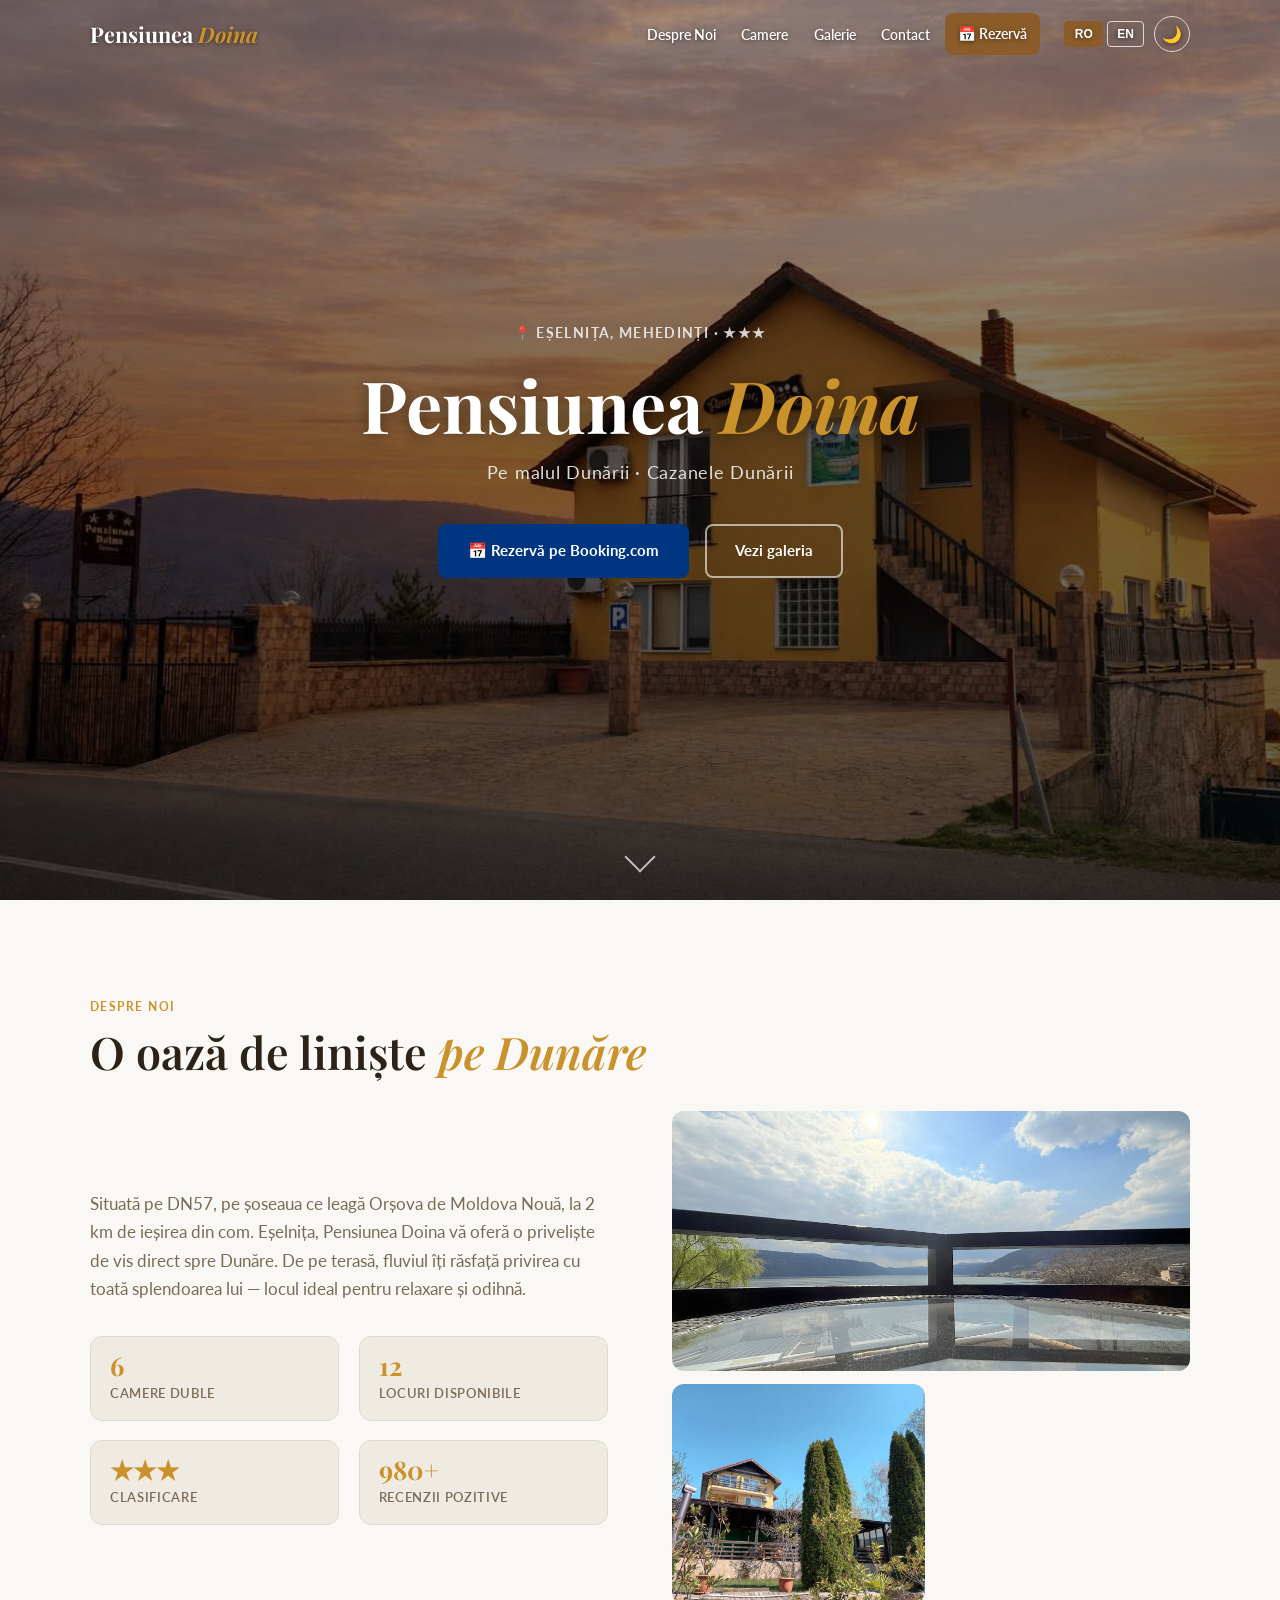
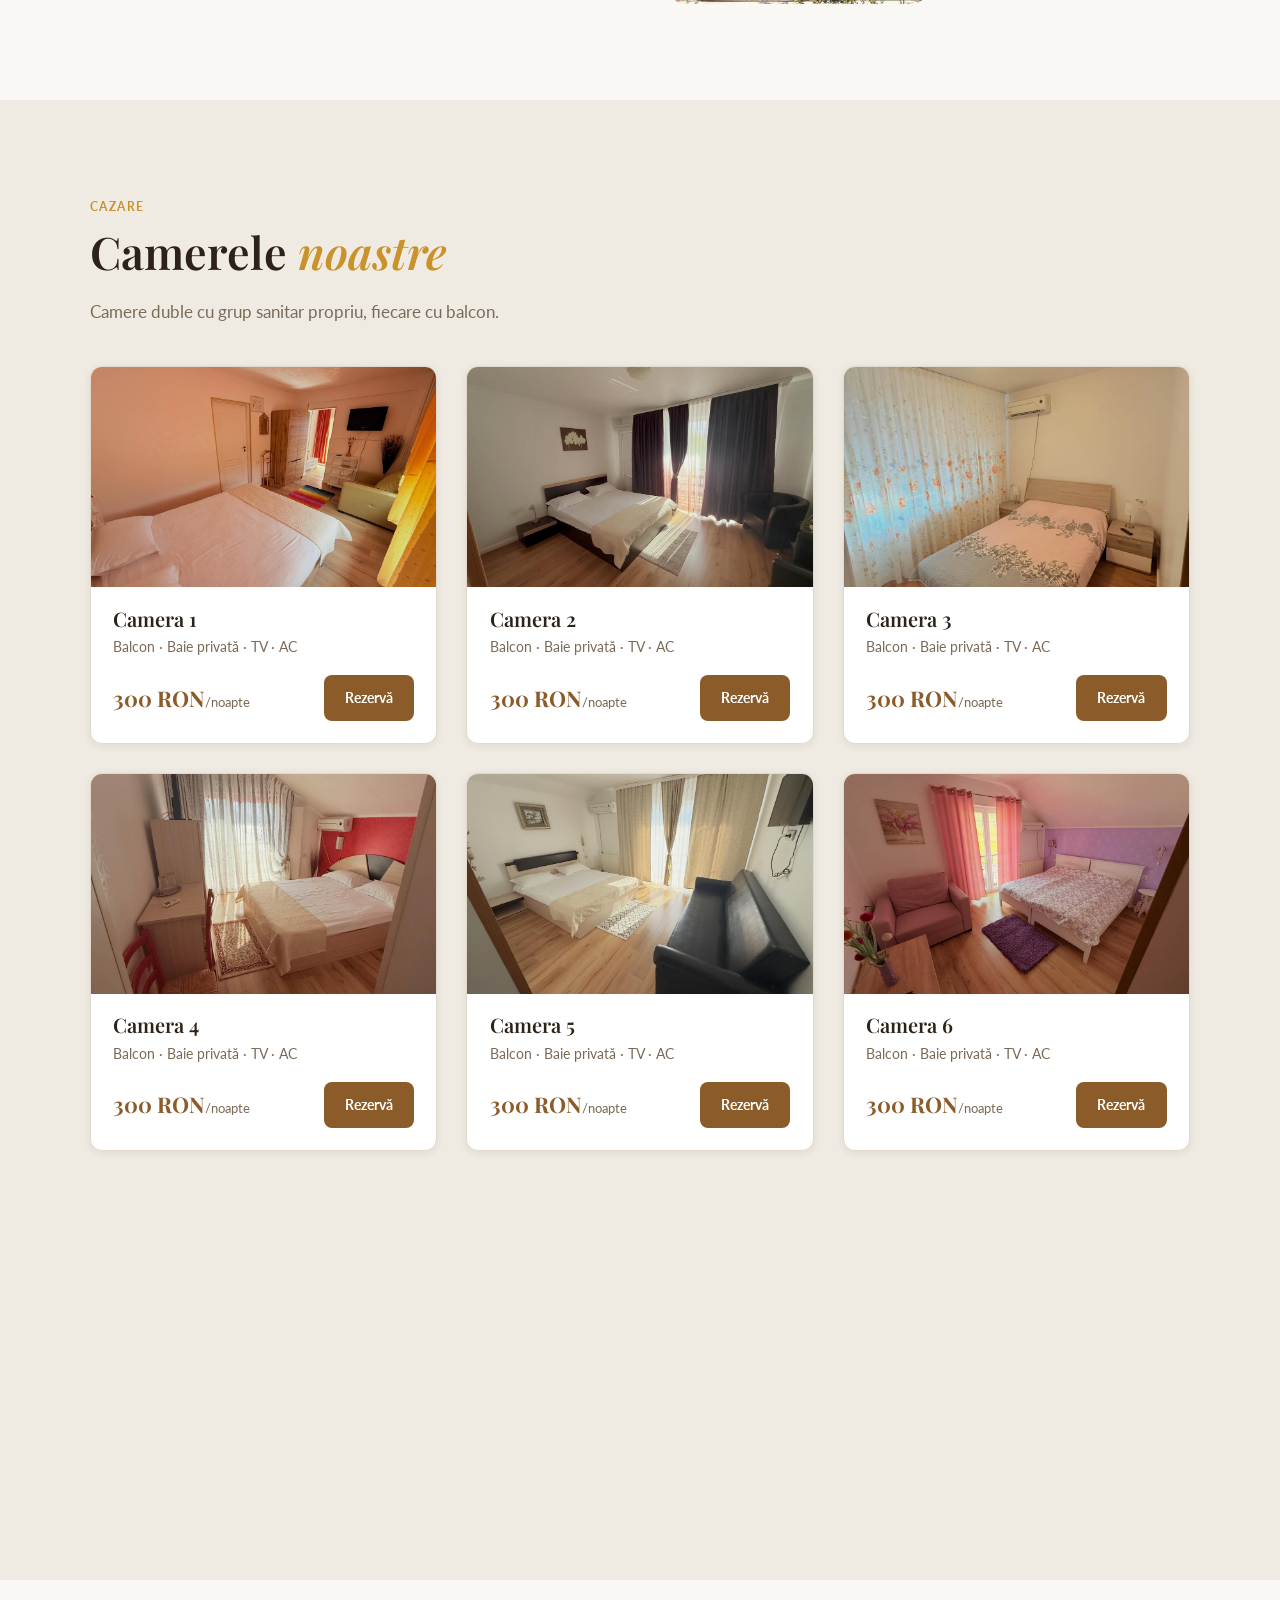
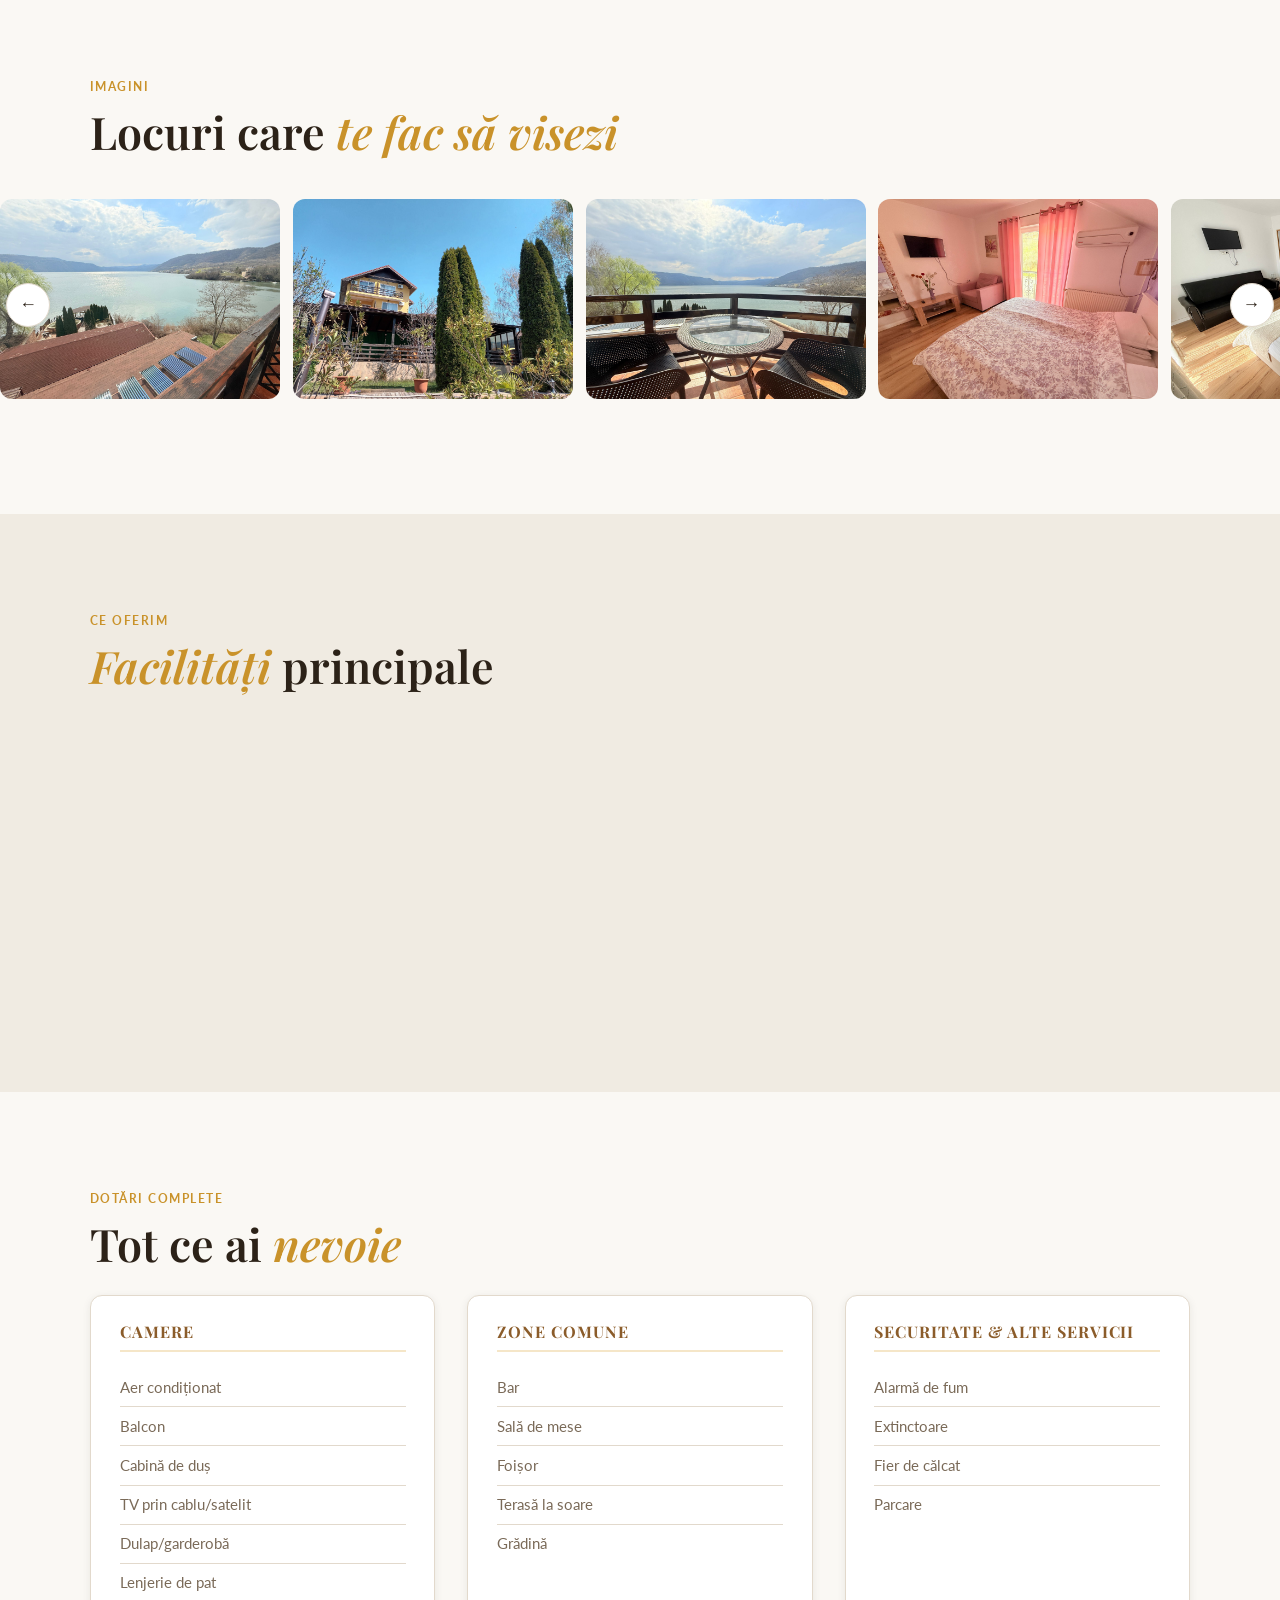
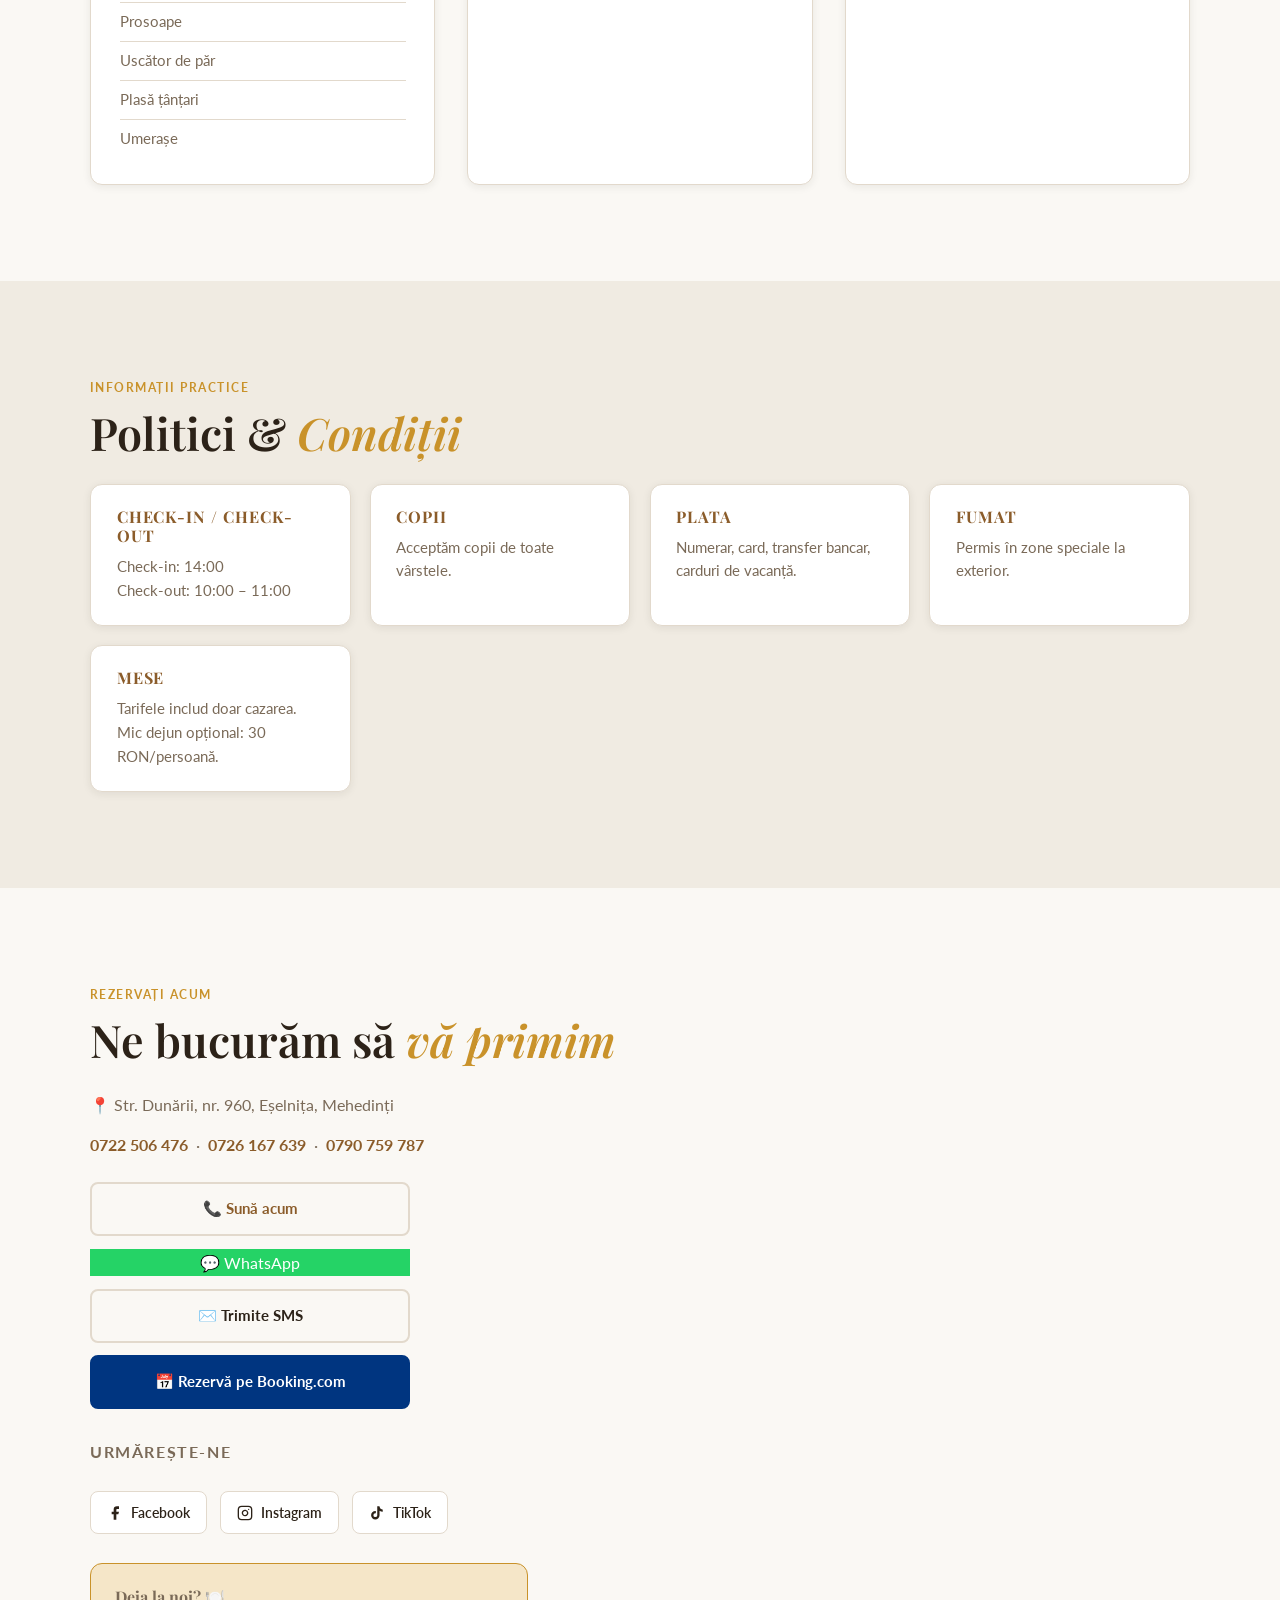
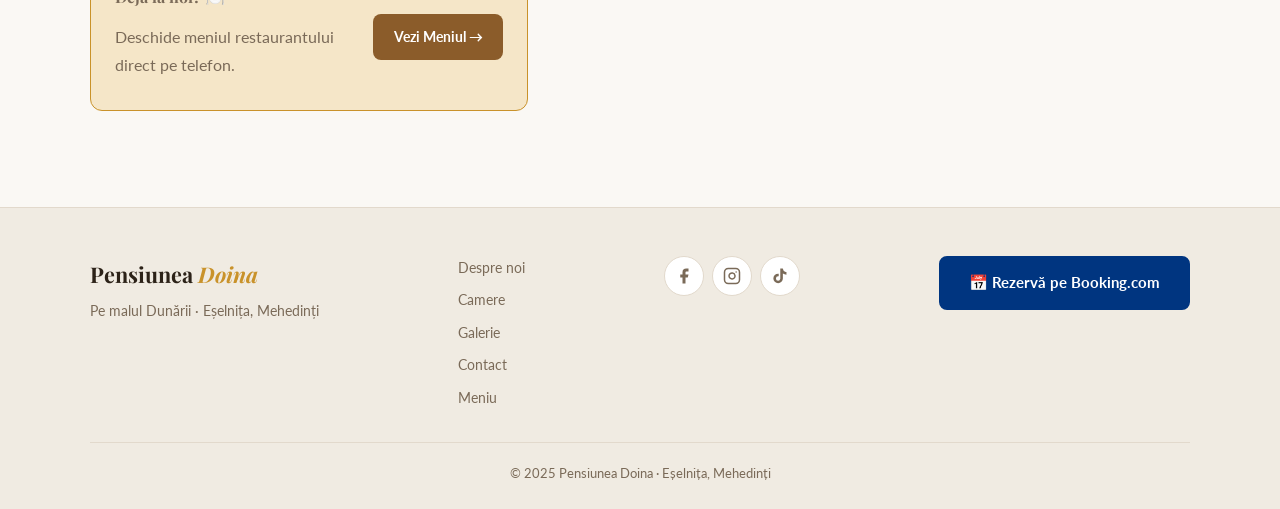
==== commit 307919cf: "Update check-out time and booking link" ====
--- a/index.html
+++ b/index.html
@@ -4,7 +4,7 @@
   <meta charset="UTF-8" />
   <meta name="viewport" content="width=device-width, initial-scale=1.0" />
   <meta name="description" content="Pensiunea Doina din Eșelnița, Mehedinți — cazare, restaurant și debarcader. Rezervă acum camera ta cu balcon direct spre Dunăre!" />
-  <title>Pensiunea Doina — Eșelnița, pe malul Dunării | Cazare 3★</title>
+  <title>Pensiunea Doina Eșelnița</title>
 
   <!-- Google Fonts -->
   <link rel="preconnect" href="https://fonts.googleapis.com" />
@@ -365,7 +365,7 @@
       <div class="policy-card">
         <h4 data-ro="Check-in / Check-out" data-en="Check-in / Check-out">Check-in / Check-out</h4>
         <p data-ro="Check-in: 14:00 – 14:30<br>Check-out: 12:00 – 12:30" data-en="Check-in: 14:00 – 14:30<br>Check-out: 12:00 – 12:30">
-          Check-in: 14:00 – 14:30<br>Check-out: 12:00 – 12:30
+          Check-in: 14:00 <br>Check-out: 10:00 – 11:00
         </p>
       </div>
       <div class="policy-card">
@@ -497,7 +497,7 @@
         </a>
       </div>
       <div class="footer-book">
-        <a href="https://www.booking.com/hotel/ro/pensiunea-doina-eselnita.ro.html?aid=356980&label=gog235jc-10CAsowAFCGHBlbnNpdW5lYS1kb2luYS1lc2Vsbml0YUgzWANowAGIAQGYATO4ARfIAQzYAQPoAQH4AQGIAgGoAgG4AqDVi9AGwAIB0gIkNWUyYTBjYTYtOTM3ZC00OTdhLTg0ZWItYWIxYTQ1YjZlYTRm2AIB4AIB-Share-BOUED3u%401778604318-Share-OUcx0wK%401778604389&sid=f322880ceac32db7dd252f21f2a11840&all_sr_blocks=1637424702_434086289_2_2_0&checkin=2026-05-13&checkout=2026-05-15&dest_id=-1158940&dest_type=city&dist=0&group_adults=2&group_children=0&hapos=1&highlighted_blocks=1637424702_434086289_2_2_0&hpos=1&matching_block_id=1637424702_434086289_2_2_0&no_rooms=1&req_adults=2&req_children=0&room1=A%2CA&sb_price_type=total&sr_order=popularity&sr_pri_blocks=1637424702_434086289_2_2_0__60000&srepoch=1778604405&srpvid=7aa975f7387a00ec&type=total&ucfs=1&"
+        <a href="https://www.booking.com/hotel/ro/pensiunea-doina-eselnita.ro.html?aid=356980&label=gog235jc-10CAsowAFCGHBlbnNpdW5lYS1kb2luYS1lc2Vsbml0YUgzWANowAGIAQGYATO4ARfIAQzYAQPoAQH4AQGIAgGoAgG4AqDVi9AGwAIB0gIkNWUyYTBjYTYtOTM3ZC00OTdhLTg0ZWItYWIxYTQ1YjZlYTRm2AIB4AIB-Share-BOUED3u%401778604318-Share-OUcx0wK%401778604389&sid=f322880ceac32db7dd252f21f2a11840&all_sr_blocks=1637424702_434086289_2_2_0&checkin=2026-05-13&out=2026-05-15&dest_id=-1158940&dest_type=city&dist=0&group_adults=2&group_children=0&hapos=1&highlighted_blocks=1637424702_434086289_2_2_0&hpos=1&matching_block_id=1637424702_434086289_2_2_0&no_rooms=1&req_adults=2&req_children=0&room1=A%2CA&sb_price_type=total&sr_order=popularity&sr_pri_blocks=1637424702_434086289_2_2_0__60000&srepoch=1778604405&srpvid=7aa975f7387a00ec&type=total&ucfs=1&"
            target="_blank" rel="noopener" class="btn-booking"
            data-ro="📅 Rezervă pe Booking.com" data-en="📅 Book on Booking.com">📅 Rezervă pe Booking.com</a>
       </div>
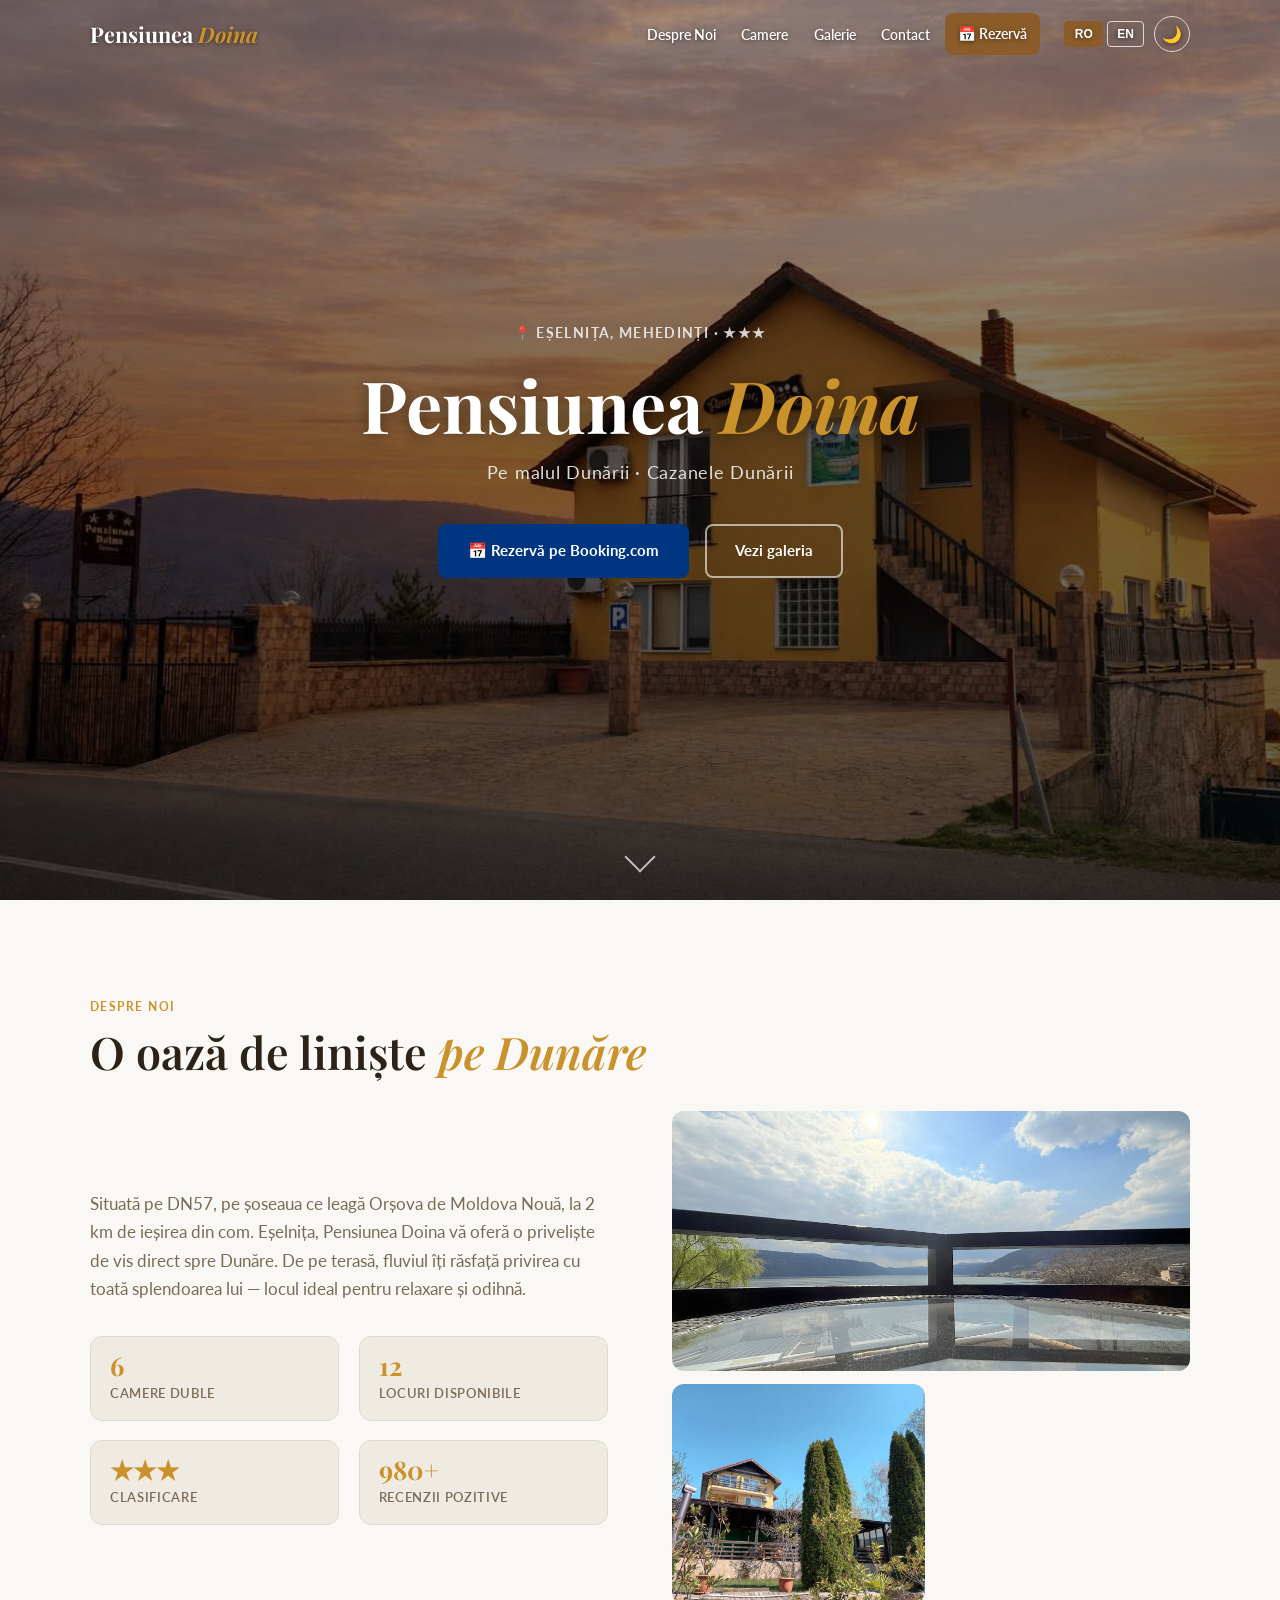
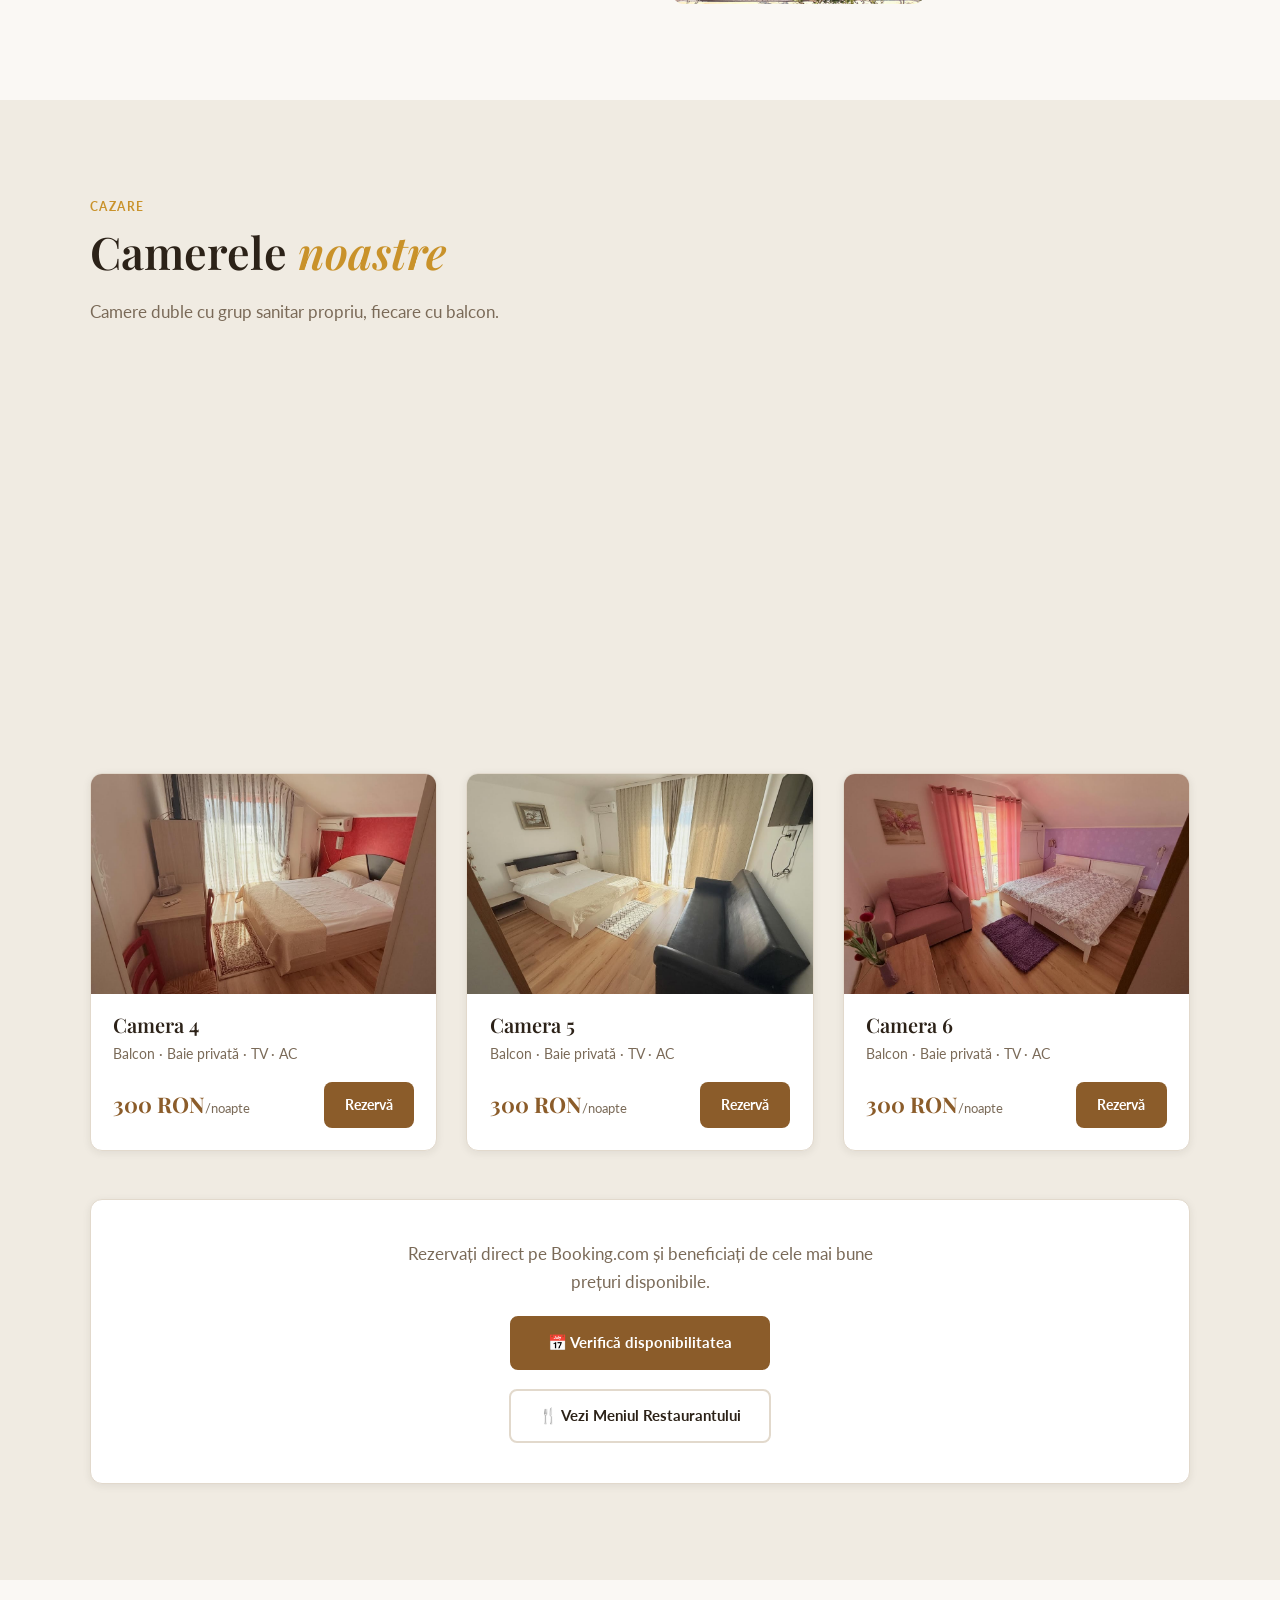
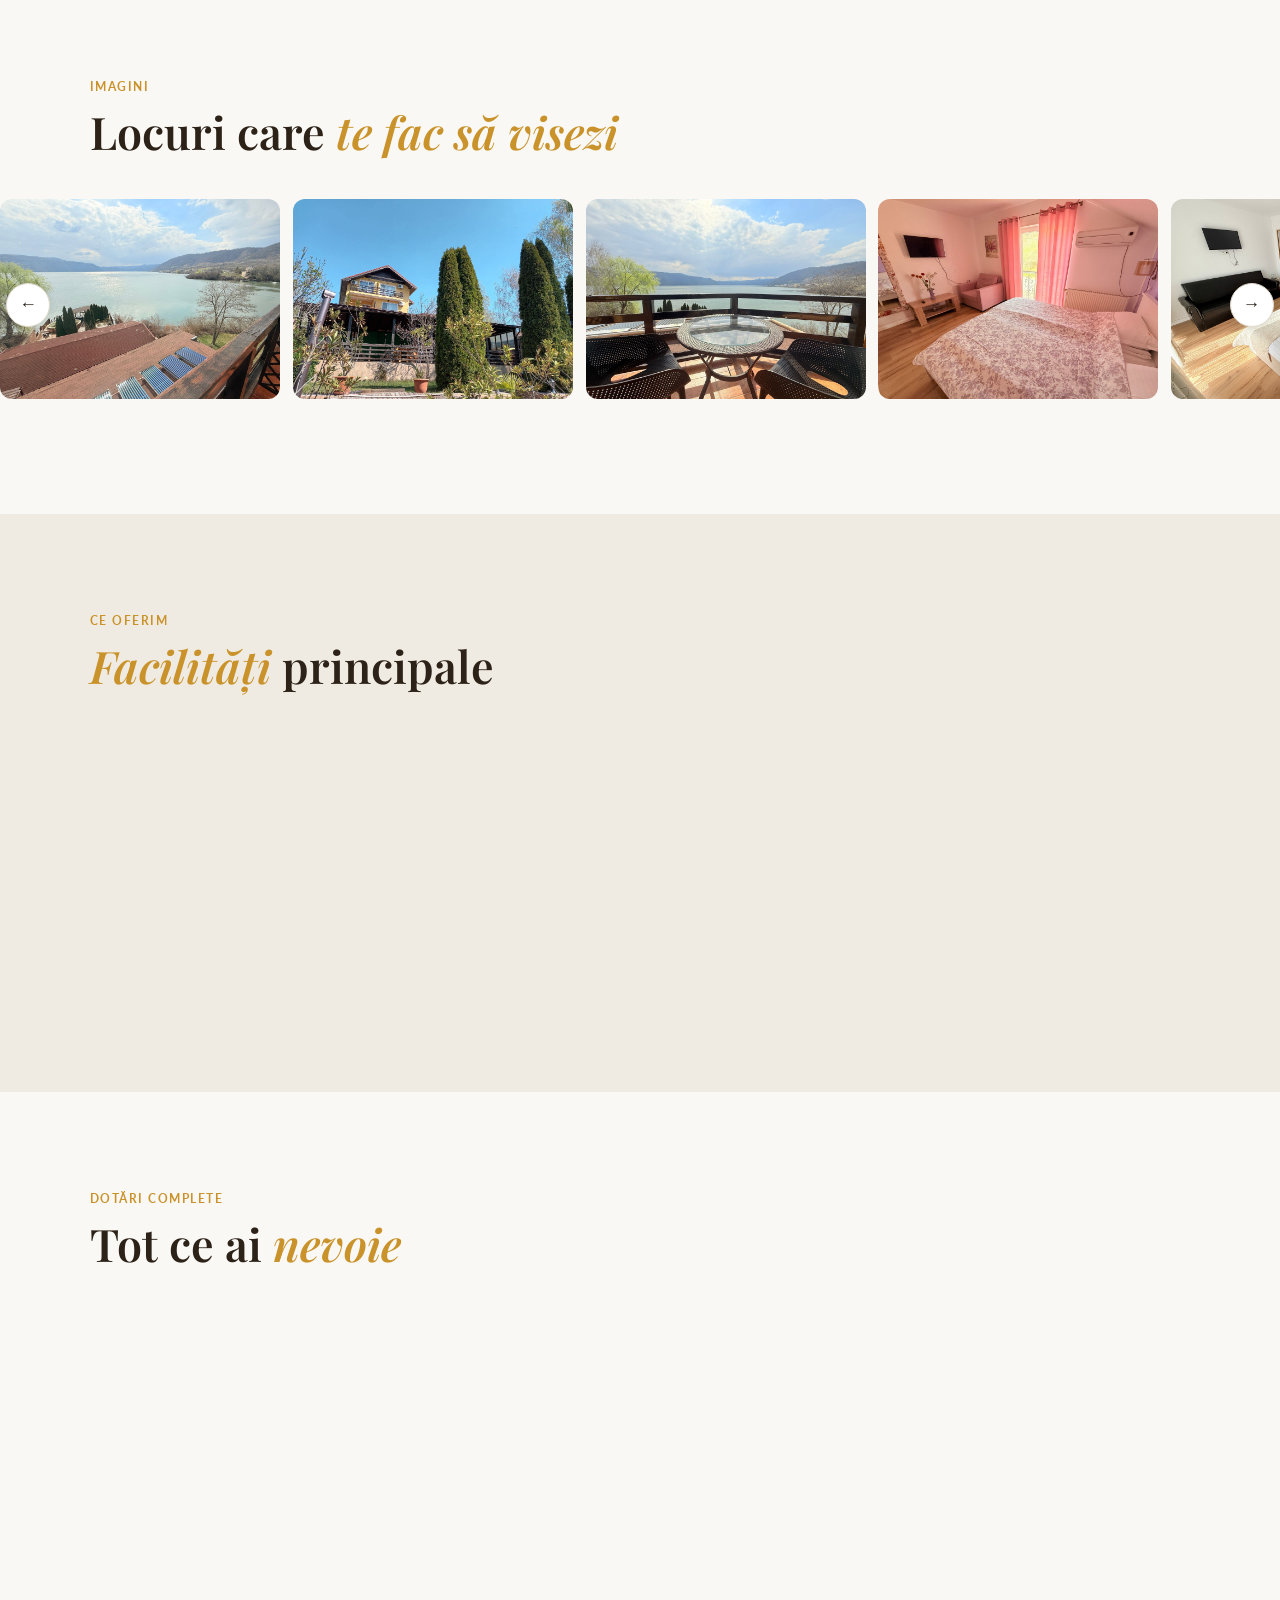
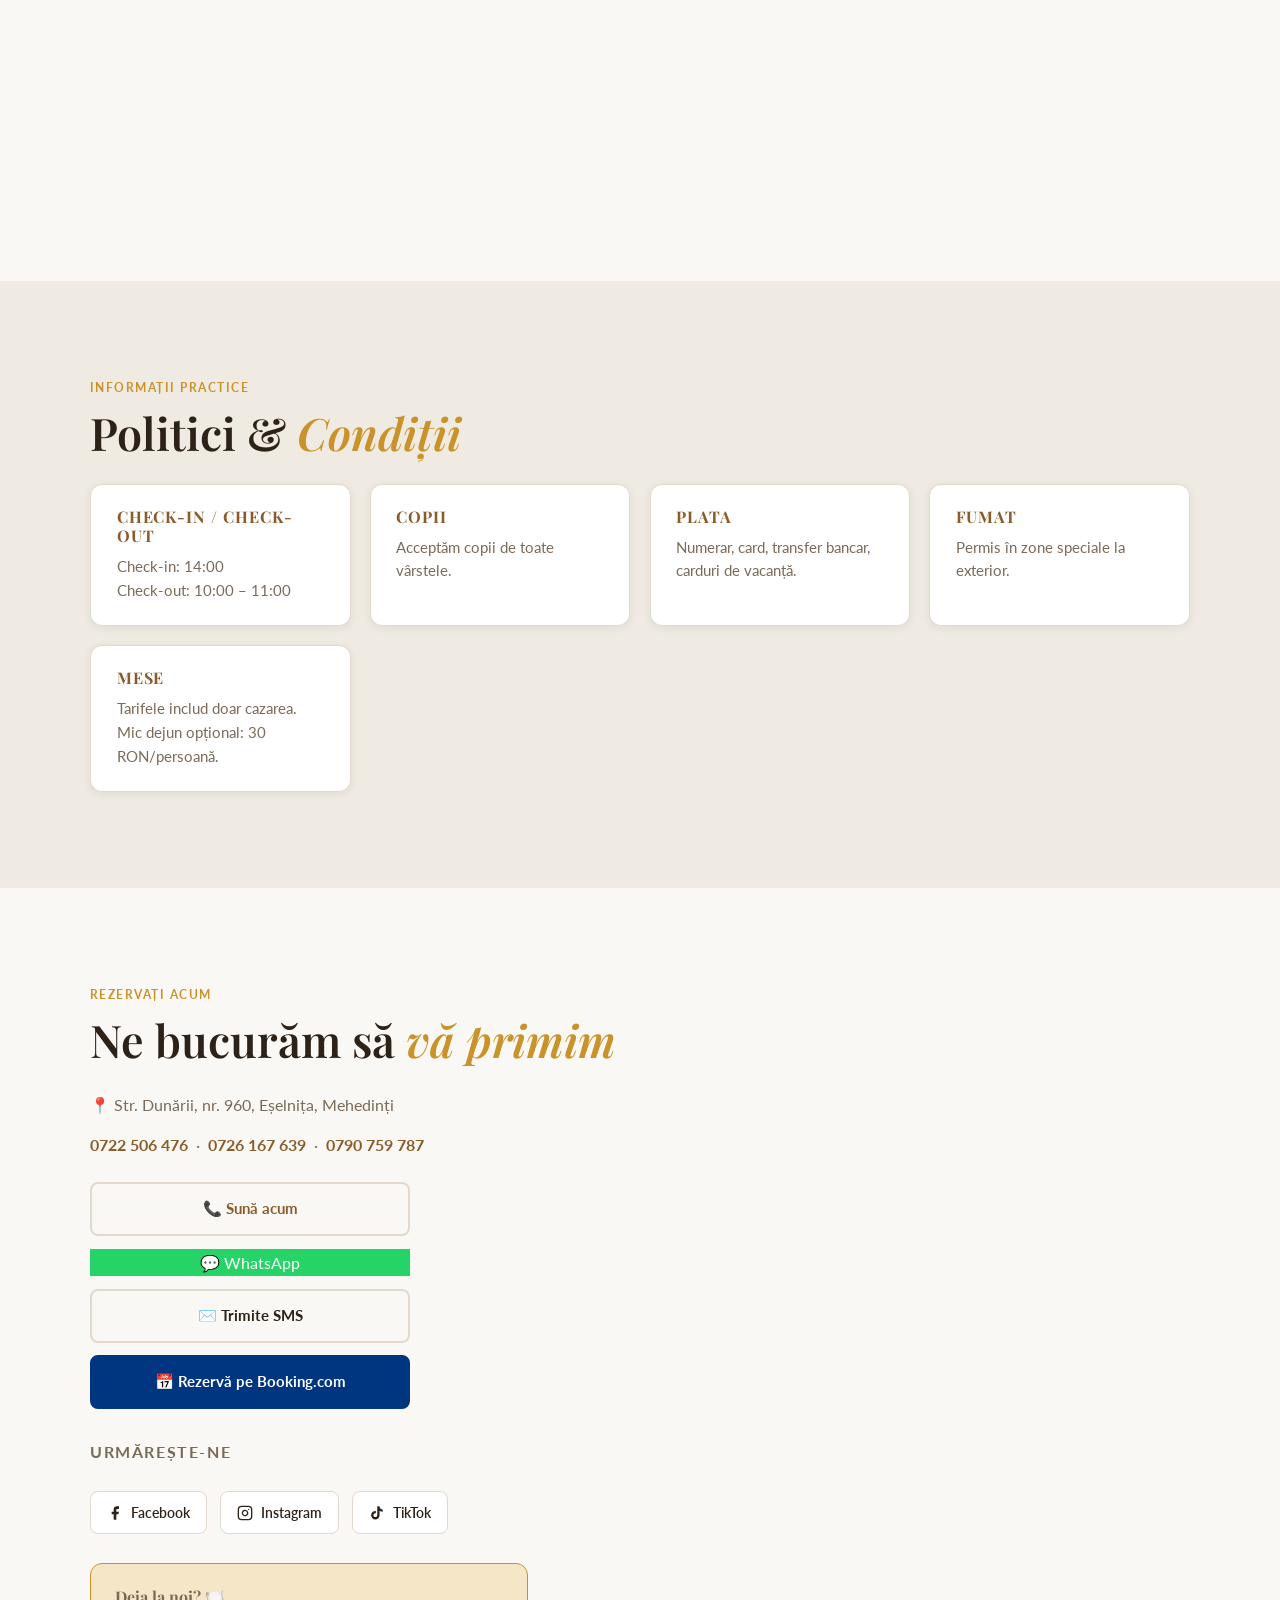
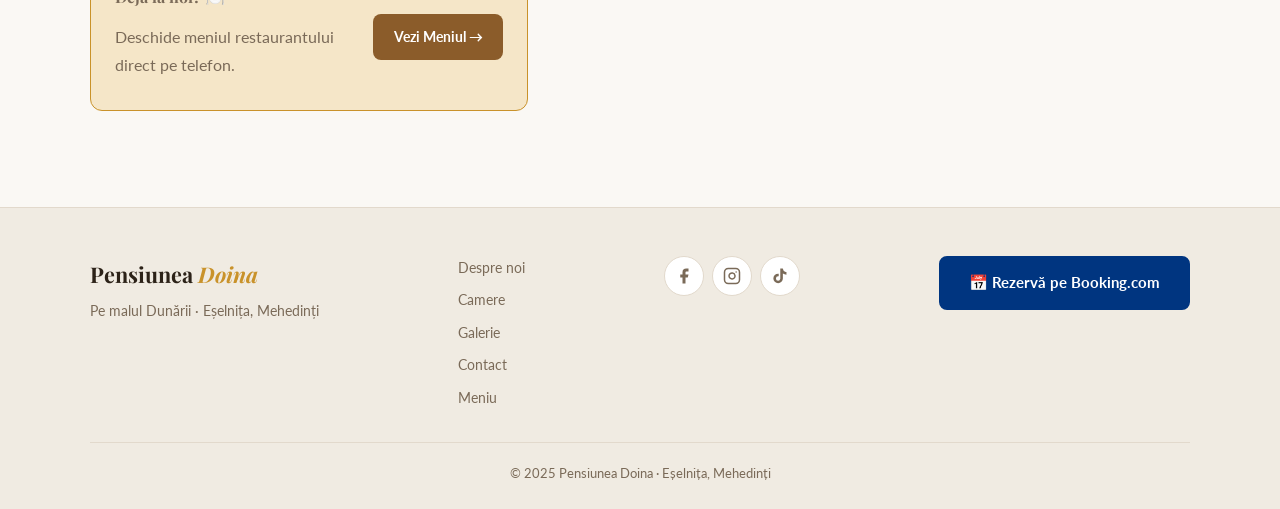
==== commit 5b5371b7: "Optimizare" ====
--- a/index.html
+++ b/index.html
@@ -6,12 +6,61 @@
   <meta name="description" content="Pensiunea Doina din Eșelnița, Mehedinți — cazare, restaurant și debarcader. Rezervă acum camera ta cu balcon direct spre Dunăre!" />
   <title>Pensiunea Doina Eșelnița</title>
 
-  <!-- Google Fonts -->
-  <link rel="preconnect" href="https://fonts.googleapis.com" />
+  <!-- Preload hero image -->
+  <link rel="preload" as="image" href="Poze/pensiunea.jpeg" />
+
+  <!-- Google Fonts — async (nu blocheaza randul) -->
+  <link rel="preconnect" href="https://fonts.googleapis.com" crossorigin />
   <link rel="preconnect" href="https://fonts.gstatic.com" crossorigin />
-  <link href="https://fonts.googleapis.com/css2?family=Playfair+Display:ital,wght@0,400;0,600;0,700;1,400&family=Lato:wght@300;400;700&display=swap" rel="stylesheet" />
-
-  <link rel="stylesheet" href="style.css" />
+  <link rel="preload" as="style" href="https://fonts.googleapis.com/css2?family=Playfair+Display:ital,wght@0,400;0,600;0,700;1,400&family=Lato:wght@300;400;700&display=swap" />
+  <link rel="stylesheet" href="https://fonts.googleapis.com/css2?family=Playfair+Display:ital,wght@0,400;0,600;0,700;1,400&family=Lato:wght@300;400;700&display=swap" media="print" onload="this.media='all'" />
+  <noscript><link rel="stylesheet" href="https://fonts.googleapis.com/css2?family=Playfair+Display:ital,wght@0,400;0,600;0,700;1,400&family=Lato:wght@300;400;700&display=swap" /></noscript>
+
+  <!-- CSS principal — inline critical + async rest -->
+  <style>
+    /* CRITICAL CSS — tot ce e vizibil fara scroll (above the fold) */
+    *,*::before,*::after{box-sizing:border-box;margin:0;padding:0}
+    html{scroll-behavior:smooth;font-size:16px}
+    body{font-family:'Lato',sans-serif;background:#faf8f4;color:#2c2218;line-height:1.7;overflow-x:hidden}
+    [data-theme="dark"] body,[data-theme="dark"]{background:#1a1410;color:#f0e8dc}
+    #navbar{position:fixed;top:0;left:0;right:0;z-index:1000;background:transparent;transition:background .3s ease,box-shadow .3s ease}
+    #navbar.scrolled{background:rgba(250,248,244,0.95);box-shadow:0 2px 8px rgba(44,34,24,.08);backdrop-filter:blur(12px);-webkit-backdrop-filter:blur(12px)}
+    [data-theme="dark"] #navbar.scrolled{background:rgba(26,20,16,0.96)}
+    .nav-inner{max-width:1180px;margin:0 auto;padding:0 clamp(1rem,4vw,2.5rem);height:68px;display:flex;align-items:center;gap:1.5rem}
+    .nav-logo{font-family:'Playfair Display',Georgia,serif;font-size:1.35rem;font-weight:700;color:#2c2218;white-space:nowrap;flex-shrink:0}
+    #navbar:not(.scrolled) .nav-logo,#navbar:not(.scrolled) #nav-links a,#navbar:not(.scrolled) #lang-bar button,#navbar:not(.scrolled) #theme-toggle{color:#fff;text-shadow:0 1px 4px rgba(0,0,0,.5)}
+    #nav-links{display:flex;align-items:center;gap:.2rem;margin-left:auto;flex-wrap:nowrap}
+    #nav-links a{padding:.4rem .7rem;font-size:.9rem;font-weight:600;border-radius:8px;transition:background .3s ease,color .3s ease;white-space:nowrap;color:#2c2218;text-decoration:none}
+    .nav-right{display:flex;align-items:center;gap:.6rem;flex-shrink:0}
+    #lang-bar{display:flex;gap:.2rem}
+    #lang-bar button{background:none;border:1px solid #e2d9cc;border-radius:4px;padding:.3rem .6rem;font-size:.75rem;font-weight:700;cursor:pointer;color:#2c2218;transition:all .3s ease}
+    #lang-bar button.active,#lang-bar button:hover{background:#8b5c2a;color:#fff;border-color:#8b5c2a}
+    #theme-toggle{background:none;border:1px solid #e2d9cc;border-radius:50%;width:36px;height:36px;font-size:1rem;cursor:pointer;display:flex;align-items:center;justify-content:center;transition:all .3s ease;flex-shrink:0}
+    .btn-booking{display:inline-flex;align-items:center;gap:.4rem;padding:.75rem 1.75rem;border-radius:8px;font-weight:700;font-size:.95rem;cursor:pointer;transition:all .3s ease;white-space:nowrap;border:2px solid #003580;background:#003580;color:#fff}
+    .btn-booking:hover{background:#002a6a;border-color:#002a6a;transform:translateY(-2px)}
+    .btn-nav-book{background:#8b5c2a;color:#fff!important;padding:.5rem 1.1rem;font-size:.88rem;border-radius:8px;display:inline-flex;align-items:center;gap:.4rem;font-weight:700;transition:all .3s ease;border:2px solid transparent}
+    .btn-nav-book:hover{background:#6b4420}
+    #hero{position:relative;height:100dvh;min-height:560px;display:flex;align-items:center;justify-content:center;overflow:hidden}
+    .hero-bg{position:absolute;inset:0;background-size:cover;background-position:center;transform:scale(1.06);animation:heroZoom 18s ease-in-out infinite alternate}
+    @keyframes heroZoom{from{transform:scale(1.06)}to{transform:scale(1)}}
+    .hero-overlay{position:absolute;inset:0;background:linear-gradient(to bottom,rgba(0,0,0,.35) 0%,rgba(0,0,0,.5) 50%,rgba(0,0,0,.65) 100%)}
+    .hero-content{position:relative;z-index:2;text-align:center;color:#fff;padding:0 1.5rem;animation:fadeUp 1s ease both}
+    @keyframes fadeUp{from{opacity:0;transform:translateY(30px)}to{opacity:1;transform:translateY(0)}}
+    .hero-tag{font-size:.85rem;font-weight:700;letter-spacing:.1em;text-transform:uppercase;color:rgba(255,255,255,.8);margin-bottom:1rem}
+    .hero-content h1{color:#fff;margin-bottom:.6rem;text-shadow:0 2px 16px rgba(0,0,0,.4);font-family:'Playfair Display',Georgia,serif;font-size:clamp(2.4rem,6vw,4.5rem);font-weight:700;line-height:1.2}
+    .hero-sub{font-size:1.15rem;color:rgba(255,255,255,.85);margin-bottom:2.2rem;letter-spacing:.04em}
+    .hero-btns{display:flex;gap:1rem;justify-content:center;flex-wrap:wrap}
+    .hero-btns .btn-secondary{color:#fff;border-color:rgba(255,255,255,.6);background:transparent;border:2px solid rgba(255,255,255,.6);display:inline-flex;align-items:center;gap:.4rem;padding:.75rem 1.75rem;border-radius:8px;font-weight:700;font-size:.95rem;cursor:pointer;transition:all .3s ease}
+    .hero-btns .btn-secondary:hover{background:rgba(255,255,255,.15);border-color:#fff;color:#fff}
+    .hero-scroll-hint{position:absolute;bottom:2rem;left:50%;transform:translateX(-50%);z-index:2;opacity:.7;animation:bounce 2s ease infinite}
+    .scroll-arrow{display:block;width:22px;height:22px;border-right:2px solid #fff;border-bottom:2px solid #fff;transform:rotate(45deg)}
+    @keyframes bounce{0%,100%{transform:translateX(-50%) translateY(0)}50%{transform:translateX(-50%) translateY(8px)}}
+    .reveal{opacity:0;transform:translateY(28px);transition:opacity .7s ease,transform .7s ease}
+    .reveal.visible{opacity:1;transform:none}
+    @media(max-width:768px){#nav-links{display:none}#theme-toggle{display:none}.nav-social{display:none}}
+  </style>
+  <link rel="stylesheet" href="style.css" media="print" onload="this.media='all'" />
+  <noscript><link rel="stylesheet" href="style.css" /></noscript>
 
   <!-- GA4 -->
   <script async src="https://www.googletagmanager.com/gtag/js?id=G-GXLL1CL1X2"></script>
--- a/style.css
+++ b/style.css
@@ -1,1228 +1 @@
-/* ═══════════════════════════════════════════════════
-   PENSIUNEA DOINA — style.css
-   ═══════════════════════════════════════════════════ */
-
-/* ── CSS VARIABLES ── */
-:root {
-  --clr-bg:          #faf8f4;
-  --clr-bg-alt:      #f0ebe2;
-  --clr-surface:     #ffffff;
-  --clr-border:      #e2d9cc;
-  --clr-text:        #2c2218;
-  --clr-text-muted:  #7a6a58;
-  --clr-accent:      #8b5c2a;
-  --clr-accent-dark: #6b4420;
-  --clr-gold:        #c9922a;
-  --clr-gold-light:  #f5e6c8;
-  --clr-navy:        #1e3a5f;
-  --clr-navbar-bg:   rgba(250,248,244,0.95);
-  --shadow-sm:       0 2px 8px rgba(44,34,24,0.08);
-  --shadow-md:       0 6px 24px rgba(44,34,24,0.12);
-  --shadow-lg:       0 16px 48px rgba(44,34,24,0.18);
-  --radius:          12px;
-  --radius-sm:       8px;
-  --transition:      0.3s ease;
-  --font-display:    'Playfair Display', Georgia, serif;
-  --font-body:       'Lato', sans-serif;
-}
-
-[data-theme="dark"] {
-  --clr-bg:          #1a1410;
-  --clr-bg-alt:      #221c16;
-  --clr-surface:     #2a2118;
-  --clr-border:      #3d3028;
-  --clr-text:        #f0e8dc;
-  --clr-text-muted:  #a89880;
-  --clr-accent:      #c9922a;
-  --clr-accent-dark: #a87722;
-  --clr-gold:        #e0aa40;
-  --clr-gold-light:  #3d2e10;
-  --clr-navy:        #3a6fa0;
-  --clr-navbar-bg:   rgba(26,20,16,0.96);
-  --shadow-sm:       0 2px 8px rgba(0,0,0,0.3);
-  --shadow-md:       0 6px 24px rgba(0,0,0,0.4);
-  --shadow-lg:       0 16px 48px rgba(0,0,0,0.5);
-}
-
-/* ── RESET & BASE ── */
-*, *::before, *::after { box-sizing: border-box; margin: 0; padding: 0; }
-
-html { scroll-behavior: smooth; font-size: 16px; }
-
-body {
-  font-family: var(--font-body);
-  background: var(--clr-bg);
-  color: var(--clr-text);
-  line-height: 1.7;
-  transition: background var(--transition), color var(--transition);
-  overflow-x: hidden;
-}
-
-img { display: block; max-width: 100%; height: auto; }
-
-a { color: inherit; text-decoration: none; }
-
-ul { list-style: none; }
-
-/* ── TYPOGRAPHY ── */
-h1, h2, h3, h4 {
-  font-family: var(--font-display);
-  line-height: 1.2;
-  color: var(--clr-text);
-}
-
-h1 { font-size: clamp(2.4rem, 6vw, 4.5rem); font-weight: 700; }
-h2 { font-size: clamp(1.8rem, 4vw, 2.8rem); font-weight: 600; margin-bottom: 1.2rem; }
-h3 { font-size: 1.25rem; font-weight: 600; }
-h4 { font-size: 1rem; font-weight: 700; text-transform: uppercase; letter-spacing: 0.06em; color: var(--clr-accent); }
-
-em { font-style: italic; color: var(--clr-gold); }
-
-/* ── CONTAINER ── */
-.container {
-  max-width: 1180px;
-  margin: 0 auto;
-  padding: 0 clamp(1rem, 4vw, 2.5rem);
-}
-
-/* ── BUTTONS ── */
-.btn-primary, .btn-secondary, .btn-booking, .btn-room, .btn-nav-book {
-  display: inline-flex;
-  align-items: center;
-  gap: 0.4rem;
-  padding: 0.75rem 1.75rem;
-  border-radius: var(--radius-sm);
-  font-family: var(--font-body);
-  font-weight: 700;
-  font-size: 0.95rem;
-  cursor: pointer;
-  transition: all var(--transition);
-  white-space: nowrap;
-  border: 2px solid transparent;
-}
-
-.btn-primary {
-  background: var(--clr-accent);
-  color: #fff;
-  border-color: var(--clr-accent);
-}
-.btn-primary:hover {
-  background: var(--clr-accent-dark);
-  border-color: var(--clr-accent-dark);
-  transform: translateY(-2px);
-  box-shadow: var(--shadow-md);
-}
-
-.btn-secondary {
-  background: transparent;
-  color: var(--clr-text);
-  border-color: var(--clr-border);
-}
-.btn-secondary:hover {
-  border-color: var(--clr-accent);
-  color: var(--clr-accent);
-  transform: translateY(-2px);
-}
-
-.btn-booking {
-  background: #003580;
-  color: #fff;
-  border-color: #003580;
-}
-.btn-booking:hover {
-  background: #002a6a;
-  border-color: #002a6a;
-  transform: translateY(-2px);
-  box-shadow: var(--shadow-md);
-}
-
-.btn-whatsapp {
-  background: #25d366;
-  color: #fff;
-  border-color: #25d366;
-}
-.btn-whatsapp:hover {
-  background: #1ebe5a;
-  border-color: #1ebe5a;
-  transform: translateY(-2px);
-  box-shadow: var(--shadow-md);
-}
-
-.btn-room {
-  background: var(--clr-accent);
-  color: #fff;
-  padding: 0.55rem 1.2rem;
-  font-size: 0.88rem;
-  border-radius: var(--radius-sm);
-}
-.btn-room:hover {
-  background: var(--clr-accent-dark);
-  transform: translateY(-1px);
-}
-
-.btn-nav-book {
-  background: var(--clr-accent);
-  color: #fff !important;
-  padding: 0.5rem 1.1rem;
-  font-size: 0.88rem;
-  border-radius: var(--radius-sm);
-}
-.btn-nav-book:hover {
-  background: var(--clr-accent-dark);
-}
-
-/* ── SECTION LAYOUT ── */
-.section {
-  padding: clamp(3rem, 8vw, 6rem) 0;
-}
-.section-alt {
-  background: var(--clr-bg-alt);
-}
-
-.section-eyebrow {
-  font-family: var(--font-body);
-  font-size: 0.78rem;
-  font-weight: 700;
-  text-transform: uppercase;
-  letter-spacing: 0.12em;
-  color: var(--clr-gold);
-  margin-bottom: 0.5rem;
-}
-
-.section-sub {
-  color: var(--clr-text-muted);
-  font-size: 1.05rem;
-  margin-bottom: 2.5rem;
-  max-width: 600px;
-}
-
-/* ── SCROLL REVEAL ── */
-.reveal {
-  opacity: 0;
-  transform: translateY(28px);
-  transition: opacity 0.7s ease, transform 0.7s ease;
-}
-.reveal.visible {
-  opacity: 1;
-  transform: none;
-}
-
-/* ═══════════════════════════════════════════════════
-   NAVBAR
-   ═══════════════════════════════════════════════════ */
-#navbar {
-  position: fixed;
-  top: 0; left: 0; right: 0;
-  z-index: 1000;
-  background: transparent;
-  transition: background var(--transition), box-shadow var(--transition);
-}
-
-#navbar.scrolled {
-  background: var(--clr-navbar-bg);
-  box-shadow: var(--shadow-sm);
-  backdrop-filter: blur(12px);
-  -webkit-backdrop-filter: blur(12px);
-}
-
-.nav-inner {
-  max-width: 1180px;
-  margin: 0 auto;
-  padding: 0 clamp(1rem, 4vw, 2.5rem);
-  height: 68px;
-  display: flex;
-  align-items: center;
-  gap: 1.5rem;
-}
-
-.nav-logo {
-  font-family: var(--font-display);
-  font-size: 1.35rem;
-  font-weight: 700;
-  color: var(--clr-text);
-  white-space: nowrap;
-  flex-shrink: 0;
-}
-
-#navbar:not(.scrolled) .nav-logo,
-#navbar:not(.scrolled) #nav-links a,
-#navbar:not(.scrolled) #lang-bar button,
-#navbar:not(.scrolled) #theme-toggle {
-  color: #fff;
-  text-shadow: 0 1px 4px rgba(0,0,0,0.5);
-}
-
-#nav-links {
-  display: flex;
-  align-items: center;
-  gap: 0.2rem;
-  margin-left: auto;
-  flex-wrap: nowrap;
-}
-
-#nav-links a {
-  padding: 0.4rem 0.7rem;
-  font-size: 0.9rem;
-  font-weight: 600;
-  border-radius: var(--radius-sm);
-  transition: background var(--transition), color var(--transition);
-  white-space: nowrap;
-}
-
-#nav-links a:not(.btn-nav-book):hover {
-  background: var(--clr-gold-light);
-  color: var(--clr-accent);
-}
-
-.nav-right {
-  display: flex;
-  align-items: center;
-  gap: 0.6rem;
-  flex-shrink: 0;
-}
-
-#lang-bar {
-  display: flex;
-  gap: 0.2rem;
-}
-#lang-bar button {
-  background: none;
-  border: 1px solid var(--clr-border);
-  border-radius: 4px;
-  padding: 0.3rem 0.6rem;
-  font-size: 0.75rem;
-  font-weight: 700;
-  cursor: pointer;
-  color: var(--clr-text);
-  transition: all var(--transition);
-}
-#lang-bar button.active,
-#lang-bar button:hover {
-  background: var(--clr-accent);
-  color: #fff;
-  border-color: var(--clr-accent);
-}
-
-#theme-toggle {
-  background: none;
-  border: 1px solid var(--clr-border);
-  border-radius: 50%;
-  width: 36px; height: 36px;
-  font-size: 1rem;
-  cursor: pointer;
-  display: flex; align-items: center; justify-content: center;
-  transition: all var(--transition);
-  flex-shrink: 0;
-}
-#theme-toggle:hover {
-  background: var(--clr-gold-light);
-}
-
-/* Hamburger */
-#hamburger {
-  display: none;
-  flex-direction: column;
-  justify-content: center;
-  align-items: center;
-  gap: 5px;
-  width: 36px; height: 36px;
-  background: none;
-  border: 1px solid var(--clr-border);
-  border-radius: var(--radius-sm);
-  cursor: pointer;
-  padding: 4px;
-}
-#hamburger span {
-  display: block;
-  width: 18px; height: 2px;
-  background: var(--clr-text);
-  border-radius: 2px;
-  transition: all 0.25s;
-}
-#hamburger.active span:nth-child(1) { transform: translateY(7px) rotate(45deg); }
-#hamburger.active span:nth-child(2) { opacity: 0; }
-#hamburger.active span:nth-child(3) { transform: translateY(-7px) rotate(-45deg); }
-
-/* ═══════════════════════════════════════════════════
-   HERO
-   ═══════════════════════════════════════════════════ */
-#hero {
-  position: relative;
-  height: 100dvh;
-  min-height: 560px;
-  display: flex;
-  align-items: center;
-  justify-content: center;
-  overflow: hidden;
-}
-
-.hero-bg {
-  position: absolute;
-  inset: 0;
-  background-size: cover;
-  background-position: center;
-  transform: scale(1.06);
-  animation: heroZoom 18s ease-in-out infinite alternate;
-}
-
-@keyframes heroZoom {
-  from { transform: scale(1.06); }
-  to   { transform: scale(1.0); }
-}
-
-.hero-overlay {
-  position: absolute;
-  inset: 0;
-  background: linear-gradient(
-    to bottom,
-    rgba(0,0,0,0.35) 0%,
-    rgba(0,0,0,0.50) 50%,
-    rgba(0,0,0,0.65) 100%
-  );
-}
-
-.hero-content {
-  position: relative;
-  z-index: 2;
-  text-align: center;
-  color: #fff;
-  padding: 0 1.5rem;
-  animation: fadeUp 1s ease both;
-}
-
-@keyframes fadeUp {
-  from { opacity: 0; transform: translateY(30px); }
-  to   { opacity: 1; transform: translateY(0); }
-}
-
-.hero-tag {
-  font-size: 0.85rem;
-  font-weight: 700;
-  letter-spacing: 0.1em;
-  text-transform: uppercase;
-  color: rgba(255,255,255,0.8);
-  margin-bottom: 1rem;
-}
-
-.hero-content h1 {
-  color: #fff;
-  margin-bottom: 0.6rem;
-  text-shadow: 0 2px 16px rgba(0,0,0,0.4);
-}
-
-.hero-sub {
-  font-size: 1.15rem;
-  color: rgba(255,255,255,0.85);
-  margin-bottom: 2.2rem;
-  letter-spacing: 0.04em;
-}
-
-.hero-btns {
-  display: flex;
-  gap: 1rem;
-  justify-content: center;
-  flex-wrap: wrap;
-}
-
-.hero-btns .btn-secondary {
-  color: #fff;
-  border-color: rgba(255,255,255,0.6);
-}
-.hero-btns .btn-secondary:hover {
-  background: rgba(255,255,255,0.15);
-  border-color: #fff;
-  color: #fff;
-}
-
-.hero-scroll-hint {
-  position: absolute;
-  bottom: 2rem;
-  left: 50%;
-  transform: translateX(-50%);
-  z-index: 2;
-  opacity: 0.7;
-  animation: bounce 2s ease infinite;
-}
-.scroll-arrow {
-  display: block;
-  width: 22px; height: 22px;
-  border-right: 2px solid #fff;
-  border-bottom: 2px solid #fff;
-  transform: rotate(45deg);
-}
-@keyframes bounce {
-  0%, 100% { transform: translateX(-50%) translateY(0); }
-  50%       { transform: translateX(-50%) translateY(8px); }
-}
-
-/* ═══════════════════════════════════════════════════
-   ABOUT
-   ═══════════════════════════════════════════════════ */
-.about-layout {
-  display: grid;
-  grid-template-columns: 1fr 1fr;
-  gap: 4rem;
-  align-items: center;
-  margin-top: 2rem;
-}
-
-.about-text p {
-  color: var(--clr-text-muted);
-  font-size: 1.05rem;
-  margin-bottom: 2rem;
-  max-width: 520px;
-}
-
-.stats-row {
-  display: grid;
-  grid-template-columns: repeat(2, 1fr);
-  gap: 1.2rem;
-}
-
-.stat {
-  background: var(--clr-bg-alt);
-  border: 1px solid var(--clr-border);
-  border-radius: var(--radius);
-  padding: 1rem 1.2rem;
-  display: flex;
-  flex-direction: column;
-  gap: 0.2rem;
-}
-.stat strong {
-  font-family: var(--font-display);
-  font-size: 1.6rem;
-  color: var(--clr-gold);
-  line-height: 1;
-}
-.stat span {
-  font-size: 0.82rem;
-  color: var(--clr-text-muted);
-  font-weight: 600;
-  text-transform: uppercase;
-  letter-spacing: 0.05em;
-}
-
-.about-images {
-  display: grid;
-  grid-template-columns: 1fr 1fr;
-  gap: 0.8rem;
-}
-.about-images img {
-  width: 100%;
-  height: 220px;
-  object-fit: cover;
-  border-radius: var(--radius);
-  cursor: pointer;
-  transition: transform var(--transition), box-shadow var(--transition);
-}
-.about-images img:hover {
-  transform: scale(1.03);
-  box-shadow: var(--shadow-md);
-}
-.about-images img:first-child {
-  grid-column: 1 / -1;
-  height: 260px;
-}
-
-/* ═══════════════════════════════════════════════════
-   ROOMS
-   ═══════════════════════════════════════════════════ */
-.rooms-grid {
-  display: grid;
-  grid-template-columns: repeat(auto-fill, minmax(320px, 1fr));
-  gap: 1.8rem;
-  margin-top: 1rem;
-}
-
-.room-card {
-  background: var(--clr-surface);
-  border: 1px solid var(--clr-border);
-  border-radius: var(--radius);
-  overflow: hidden;
-  box-shadow: var(--shadow-sm);
-  transition: transform var(--transition), box-shadow var(--transition);
-}
-.room-card:hover {
-  transform: translateY(-4px);
-  box-shadow: var(--shadow-lg);
-}
-
-.room-thumb {
-  position: relative;
-  overflow: hidden;
-  cursor: pointer;
-  height: 220px;
-}
-.room-thumb img {
-  width: 100%; height: 100%;
-  object-fit: cover;
-  transition: transform 0.5s ease;
-}
-.room-card:hover .room-thumb img {
-  transform: scale(1.06);
-}
-.room-gallery-hint {
-  position: absolute;
-  bottom: 0.7rem; right: 0.7rem;
-  background: rgba(0,0,0,0.6);
-  color: #fff;
-  font-size: 0.75rem;
-  font-weight: 700;
-  padding: 0.3rem 0.7rem;
-  border-radius: 20px;
-  pointer-events: none;
-  opacity: 0;
-  transition: opacity var(--transition);
-}
-.room-card:hover .room-gallery-hint {
-  opacity: 1;
-}
-
-.room-info {
-  padding: 1.2rem 1.4rem 1.4rem;
-}
-.room-info h3 {
-  margin-bottom: 0.3rem;
-}
-.room-features {
-  color: var(--clr-text-muted);
-  font-size: 0.88rem;
-  margin-bottom: 1rem;
-}
-.room-footer {
-  display: flex;
-  align-items: center;
-  justify-content: space-between;
-}
-.room-price {
-  font-family: var(--font-display);
-  font-size: 1.35rem;
-  font-weight: 700;
-  color: var(--clr-accent);
-}
-.room-price small {
-  font-size: 0.8rem;
-  font-weight: 400;
-  color: var(--clr-text-muted);
-  font-family: var(--font-body);
-}
-
-.booking-cta {
-  margin-top: 3rem;
-  text-align: center;
-  padding: 2.5rem;
-  background: var(--clr-surface);
-  border: 1px solid var(--clr-border);
-  border-radius: var(--radius);
-  display: flex;
-  flex-direction: column;
-  align-items: center;
-  gap: 1.2rem;
-  box-shadow: var(--shadow-sm);
-}
-.booking-cta p {
-  color: var(--clr-text-muted);
-  font-size: 1.05rem;
-  max-width: 500px;
-}
-.booking-cta .btn-primary,
-.booking-cta .btn-secondary {
-  min-width: 260px;
-  justify-content: center;
-}
-
-/* ═══════════════════════════════════════════════════
-   GALLERY
-   ═══════════════════════════════════════════════════ */
-#sec-gallery .container {
-  margin-bottom: 2rem;
-}
-
-.gallery-wrapper {
-  position: relative;
-  display: flex;
-  align-items: center;
-}
-
-.gallery-scroll {
-  display: flex;
-  gap: 0.8rem;
-  overflow-x: auto;
-  scroll-snap-type: x mandatory;
-  -webkit-overflow-scrolling: touch;
-  padding: 0.5rem clamp(1rem, 4vw, 2.5rem) 1.2rem;
-  scrollbar-width: none;
-}
-.gallery-scroll::-webkit-scrollbar { display: none; }
-
-.gallery-scroll img {
-  flex-shrink: 0;
-  width: 280px;
-  height: 200px;
-  object-fit: cover;
-  border-radius: var(--radius);
-  scroll-snap-align: start;
-  cursor: pointer;
-  transition: transform var(--transition), box-shadow var(--transition);
-}
-.gallery-scroll img:hover {
-  transform: scale(1.04);
-  box-shadow: var(--shadow-md);
-}
-
-.gallery-arrow {
-  position: absolute;
-  top: 50%;
-  transform: translateY(-50%);
-  z-index: 10;
-  background: var(--clr-surface);
-  border: 1px solid var(--clr-border);
-  border-radius: 50%;
-  width: 44px; height: 44px;
-  font-size: 1.1rem;
-  cursor: pointer;
-  display: flex; align-items: center; justify-content: center;
-  box-shadow: var(--shadow-sm);
-  transition: all var(--transition);
-  color: var(--clr-text);
-}
-.gallery-arrow:hover {
-  background: var(--clr-accent);
-  color: #fff;
-  border-color: var(--clr-accent);
-}
-.gallery-prev { left: 0.4rem; }
-.gallery-next { right: 0.4rem; }
-
-/* ═══════════════════════════════════════════════════
-   FACILITIES
-   ═══════════════════════════════════════════════════ */
-.facilities-grid {
-  display: grid;
-  grid-template-columns: repeat(auto-fill, minmax(180px, 1fr));
-  gap: 1.2rem;
-  margin-top: 1.5rem;
-}
-
-.facility-item {
-  background: var(--clr-surface);
-  border: 1px solid var(--clr-border);
-  border-radius: var(--radius);
-  padding: 1.4rem 1rem;
-  text-align: center;
-  display: flex;
-  flex-direction: column;
-  align-items: center;
-  gap: 0.6rem;
-  font-size: 0.9rem;
-  font-weight: 600;
-  transition: all var(--transition);
-  box-shadow: var(--shadow-sm);
-}
-.facility-item:hover {
-  border-color: var(--clr-gold);
-  transform: translateY(-3px);
-  box-shadow: var(--shadow-md);
-}
-.fac-icon { font-size: 1.8rem; }
-
-/* ═══════════════════════════════════════════════════
-   AMENITIES
-   ═══════════════════════════════════════════════════ */
-.amenities-grid {
-  display: grid;
-  grid-template-columns: repeat(3, 1fr);
-  gap: 2rem;
-  margin-top: 1.5rem;
-}
-
-.amenity-col {
-  background: var(--clr-surface);
-  border: 1px solid var(--clr-border);
-  border-radius: var(--radius);
-  padding: 1.6rem 1.8rem;
-  box-shadow: var(--shadow-sm);
-}
-
-.amenity-col h4 {
-  margin-bottom: 1rem;
-  padding-bottom: 0.6rem;
-  border-bottom: 2px solid var(--clr-gold-light);
-}
-
-.amenity-col ul li {
-  padding: 0.4rem 0;
-  color: var(--clr-text-muted);
-  font-size: 0.93rem;
-  border-bottom: 1px solid var(--clr-border);
-}
-.amenity-col ul li:last-child { border-bottom: none; }
-
-/* ═══════════════════════════════════════════════════
-   POLICIES
-   ═══════════════════════════════════════════════════ */
-.policies-grid {
-  display: grid;
-  grid-template-columns: repeat(auto-fill, minmax(220px, 1fr));
-  gap: 1.2rem;
-  margin-top: 1.5rem;
-}
-
-.policy-card {
-  background: var(--clr-surface);
-  border: 1px solid var(--clr-border);
-  border-radius: var(--radius);
-  padding: 1.4rem 1.6rem;
-  box-shadow: var(--shadow-sm);
-}
-.policy-card h4 {
-  margin-bottom: 0.6rem;
-}
-.policy-card p {
-  color: var(--clr-text-muted);
-  font-size: 0.93rem;
-  line-height: 1.6;
-}
-
-/* ═══════════════════════════════════════════════════
-   CONTACT
-   ═══════════════════════════════════════════════════ */
-.contact-layout {
-  display: grid;
-  grid-template-columns: 1fr 1.4fr;
-  gap: 3rem;
-  align-items: start;
-  margin-top: 1.5rem;
-}
-
-.contact-info p {
-  color: var(--clr-text-muted);
-  font-size: 1rem;
-  margin-bottom: 0.8rem;
-}
-
-.contact-info a[href^="tel"] {
-  color: var(--clr-accent);
-  font-weight: 700;
-}
-.contact-info a[href^="tel"]:hover {
-  text-decoration: underline;
-}
-
-.contact-btns {
-  display: flex;
-  flex-direction: column;
-  gap: 0.8rem;
-  margin-top: 1.5rem;
-  max-width: 320px;
-}
-.contact-btns a {
-  justify-content: center;
-  text-align: center;
-}
-
-.contact-map iframe {
-  border-radius: var(--radius);
-  border: 1px solid var(--clr-border);
-  display: block;
-}
-
-/* ── SOCIAL ICONS ── */
-.nav-social {
-  display: flex;
-  align-items: center;
-  gap: 0.3rem;
-}
-
-.social-icon {
-  display: flex;
-  align-items: center;
-  justify-content: center;
-  width: 34px;
-  height: 34px;
-  border-radius: 50%;
-  color: var(--clr-text-muted);
-  transition: all var(--transition);
-  border: 1px solid transparent;
-}
-.social-icon svg {
-  width: 17px;
-  height: 17px;
-}
-.social-icon:hover {
-  background: var(--clr-gold-light);
-  color: var(--clr-accent);
-  border-color: var(--clr-border);
-}
-
-#navbar:not(.scrolled) .nav-social .social-icon {
-  color: rgba(255,255,255,0.8);
-}
-#navbar:not(.scrolled) .nav-social .social-icon:hover {
-  background: rgba(255,255,255,0.15);
-  color: #fff;
-  border-color: rgba(255,255,255,0.3);
-}
-
-.footer-social {
-  display: flex;
-  align-items: center;
-  gap: 0.5rem;
-}
-.footer-social .social-icon {
-  width: 40px;
-  height: 40px;
-  background: var(--clr-surface);
-  border: 1px solid var(--clr-border);
-  color: var(--clr-text-muted);
-}
-.footer-social .social-icon svg {
-  width: 18px;
-  height: 18px;
-}
-.footer-social .social-icon:hover {
-  background: var(--clr-accent);
-  color: #fff;
-  border-color: var(--clr-accent);
-}
-
-/* ── FOOTER BOOK ── */
-
-/* ── CONTACT SOCIAL ── */
-.contact-social {
-  margin-top: 1.8rem;
-  display: flex;
-  flex-direction: column;
-  gap: 0.8rem;
-}
-.contact-social-label {
-  font-size: 0.78rem;
-  font-weight: 700;
-  text-transform: uppercase;
-  letter-spacing: 0.1em;
-  color: var(--clr-text-muted);
-}
-.contact-social-icons {
-  display: flex;
-  gap: 0.8rem;
-  flex-wrap: wrap;
-}
-.contact-social-icons .social-icon {
-  display: flex;
-  align-items: center;
-  gap: 0.5rem;
-  width: auto;
-  height: auto;
-  padding: 0.55rem 1rem;
-  border-radius: var(--radius-sm);
-  border: 1px solid var(--clr-border);
-  background: var(--clr-surface);
-  font-size: 0.88rem;
-  font-weight: 600;
-  color: var(--clr-text);
-  border-radius: var(--radius-sm);
-}
-.contact-social-icons .social-icon svg { width: 16px; height: 16px; flex-shrink: 0; }
-.contact-social-fb:hover  { background: #1877f2; color: #fff; border-color: #1877f2; }
-.contact-social-ig:hover  { background: linear-gradient(135deg,#f09433,#e6683c,#dc2743,#cc2366,#bc1888); color: #fff; border-color: transparent; }
-.contact-social-tt:hover  { background: #010101; color: #fff; border-color: #010101; }
-
-/* ── MENU BANNER ── */
-.menu-banner {
-  margin-top: 1.8rem;
-  display: flex;
-  align-items: center;
-  justify-content: space-between;
-  gap: 1.2rem;
-  background: var(--clr-gold-light);
-  border: 1px solid var(--clr-gold);
-  border-radius: var(--radius);
-  padding: 1.2rem 1.5rem;
-}
-.menu-banner-title {
-  font-family: var(--font-display);
-  font-size: 1.1rem;
-  font-weight: 700;
-  color: var(--clr-accent);
-  margin-bottom: 0.2rem;
-}
-.menu-banner-sub {
-  font-size: 0.88rem;
-  color: var(--clr-text-muted);
-}
-.menu-banner-btn {
-  display: inline-flex;
-  align-items: center;
-  white-space: nowrap;
-  padding: 0.65rem 1.3rem;
-  background: var(--clr-accent);
-  color: #fff;
-  border-radius: var(--radius-sm);
-  font-weight: 700;
-  font-size: 0.9rem;
-  transition: all var(--transition);
-  flex-shrink: 0;
-}
-.menu-banner-btn:hover {
-  background: var(--clr-accent-dark);
-  transform: translateY(-1px);
-}
-
-/* ═══════════════════════════════════════════════════
-   FOOTER
-   ═══════════════════════════════════════════════════ */
-#footer {
-  background: var(--clr-bg-alt);
-  border-top: 1px solid var(--clr-border);
-  padding: 3rem 0 1.5rem;
-}
-
-.footer-inner {
-  display: flex;
-  gap: 2rem;
-  align-items: flex-start;
-  justify-content: space-between;
-  flex-wrap: wrap;
-  margin-bottom: 2rem;
-}
-
-.footer-brand p {
-  color: var(--clr-text-muted);
-  font-size: 0.9rem;
-  margin-top: 0.4rem;
-}
-
-.footer-links {
-  display: flex;
-  flex-direction: column;
-  gap: 0.5rem;
-}
-.footer-links a {
-  font-size: 0.9rem;
-  color: var(--clr-text-muted);
-  transition: color var(--transition);
-}
-.footer-links a:hover { color: var(--clr-accent); }
-
-.footer-copy {
-  text-align: center;
-  color: var(--clr-text-muted);
-  font-size: 0.82rem;
-  border-top: 1px solid var(--clr-border);
-  padding-top: 1.2rem;
-}
-
-/* ═══════════════════════════════════════════════════
-   LIGHTBOX
-   ═══════════════════════════════════════════════════ */
-@keyframes lbBackdropIn {
-  from { opacity: 0; }
-  to   { opacity: 1; }
-}
-@keyframes lbSlideUp {
-  from { opacity: 0; transform: translateY(40px) scale(0.94); }
-  to   { opacity: 1; transform: translateY(0)    scale(1); }
-}
-@keyframes lbSlideOut {
-  from { opacity: 1; transform: translateY(0)    scale(1); }
-  to   { opacity: 0; transform: translateY(30px) scale(0.96); }
-}
-@keyframes lbImgIn {
-  from { opacity: 0; transform: scale(0.93); }
-  to   { opacity: 1; transform: scale(1); }
-}
-@keyframes lbImgNext {
-  from { opacity: 0; transform: translateX(40px) scale(0.96); }
-  to   { opacity: 1; transform: translateX(0)    scale(1); }
-}
-@keyframes lbImgPrev {
-  from { opacity: 0; transform: translateX(-40px) scale(0.96); }
-  to   { opacity: 1; transform: translateX(0)     scale(1); }
-}
-
-#lightbox-backdrop {
-  position: fixed;
-  inset: 0;
-  background: rgba(0,0,0,0.88);
-  z-index: 2000;
-  opacity: 0;
-  pointer-events: none;
-  transition: opacity 0.35s ease;
-}
-#lightbox-backdrop.open {
-  opacity: 1;
-  pointer-events: all;
-  animation: lbBackdropIn 0.35s ease both;
-}
-
-#lightbox {
-  position: fixed;
-  inset: 0;
-  z-index: 2001;
-  display: flex;
-  align-items: center;
-  justify-content: center;
-  padding: 1rem;
-  opacity: 0;
-  pointer-events: none;
-  transition: opacity 0.35s ease;
-}
-#lightbox.open {
-  opacity: 1;
-  pointer-events: all;
-}
-#lightbox.open ~ #lightbox-backdrop {
-  opacity: 1;
-  pointer-events: all;
-}
-
-.lb-img-wrap {
-  max-width: 90vw;
-  max-height: 85vh;
-  display: flex;
-  align-items: center;
-  justify-content: center;
-}
-
-#lightbox-img {
-  max-width: 90vw;
-  max-height: 82vh;
-  object-fit: contain;
-  border-radius: var(--radius);
-  box-shadow: 0 24px 80px rgba(0,0,0,0.7);
-  display: block;
-  animation: lbImgIn 0.35s cubic-bezier(0.22,1,0.36,1) both;
-}
-#lightbox-img.anim-next {
-  animation: lbImgNext 0.32s cubic-bezier(0.22,1,0.36,1) both;
-}
-#lightbox-img.anim-prev {
-  animation: lbImgPrev 0.32s cubic-bezier(0.22,1,0.36,1) both;
-}
-
-#lightbox-caption {
-  position: fixed;
-  bottom: 1.5rem;
-  left: 50%;
-  transform: translateX(-50%);
-  color: rgba(255,255,255,0.7);
-  font-size: 0.85rem;
-  z-index: 2002;
-  white-space: nowrap;
-  background: rgba(0,0,0,0.35);
-  padding: 0.3rem 0.9rem;
-  border-radius: 20px;
-  backdrop-filter: blur(6px);
-}
-
-.lb-close {
-  position: fixed;
-  top: 1.2rem; right: 1.5rem;
-  background: rgba(255,255,255,0.12);
-  color: #fff;
-  border: none;
-  font-size: 1.4rem;
-  width: 44px; height: 44px;
-  border-radius: 50%;
-  cursor: pointer;
-  z-index: 2003;
-  display: flex; align-items: center; justify-content: center;
-  transition: background var(--transition), transform var(--transition);
-  backdrop-filter: blur(6px);
-}
-.lb-close:hover {
-  background: rgba(255,255,255,0.25);
-  transform: rotate(90deg) scale(1.1);
-}
-
-.lb-arrow {
-  position: fixed;
-  top: 50%;
-  transform: translateY(-50%);
-  background: rgba(255,255,255,0.12);
-  color: #fff;
-  border: none;
-  font-size: 1.6rem;
-  width: 50px; height: 50px;
-  border-radius: 50%;
-  cursor: pointer;
-  z-index: 2003;
-  display: flex; align-items: center; justify-content: center;
-  transition: background var(--transition), transform var(--transition);
-  backdrop-filter: blur(6px);
-}
-.lb-arrow:hover {
-  background: rgba(255,255,255,0.28);
-  transform: translateY(-50%) scale(1.12);
-}
-.lb-prev { left: 1.2rem; }
-.lb-next { right: 1.2rem; }
-
-/* ═══════════════════════════════════════════════════
-   RESPONSIVE
-   ═══════════════════════════════════════════════════ */
-@media (max-width: 900px) {
-  .about-layout { grid-template-columns: 1fr; gap: 2.5rem; }
-  .amenities-grid { grid-template-columns: 1fr; }
-  .contact-layout { grid-template-columns: 1fr; }
-  .about-images { grid-template-columns: 1fr 1fr; }
-  .about-images img:first-child { grid-column: 1/-1; height: 220px; }
-}
-
-@media (max-width: 768px) {
-  /* Navbar simplu pe mobil — fără hamburger, linkurile ascunse */
-  #nav-links { display: none; }
-  #theme-toggle { display: none; }
-  .nav-social { display: none; }
-
-  /* Text centrat pe mobil */
-  .section-eyebrow,
-  h2, h3,
-  .section-sub,
-  .about-text p,
-  .contact-info p,
-  .policy-card p,
-  .amenity-col h4,
-  .room-features,
-  .footer-brand p { text-align: center; }
-
-  .stats-row { justify-items: center; }
-  .stat { align-items: center; }
-
-  /* Contact butoane centrate */
-  .contact-info { text-align: center; }
-  .contact-btns {
-    align-items: center;
-    max-width: 100%;
-    width: 100%;
-  }
-  .contact-btns a { width: 100%; max-width: 340px; }
-  .contact-social { align-items: center; }
-  .contact-social-icons { justify-content: center; }
-
-  .rooms-grid { grid-template-columns: 1fr; }
-  .facilities-grid { grid-template-columns: repeat(2, 1fr); }
-  .policies-grid { grid-template-columns: 1fr 1fr; }
-
-  .booking-cta .btn-primary,
-  .booking-cta .btn-secondary { min-width: auto; width: 100%; }
-
-  .lb-arrow { width: 40px; height: 40px; font-size: 1.2rem; }
-  .lb-prev { left: 0.5rem; }
-  .lb-next { right: 0.5rem; }
-
-  /* Footer centrat */
-  .footer-inner { flex-direction: column; align-items: center; text-align: center; }
-  .footer-links { align-items: center; }
-  .footer-social { justify-content: center; }
-
-  .menu-banner { flex-direction: column; text-align: center; gap: 1rem; }
-}
-
-@media (max-width: 480px) {
-  .stats-row { grid-template-columns: 1fr 1fr; }
-  .policies-grid { grid-template-columns: 1fr; }
-  .about-images { grid-template-columns: 1fr; }
-  .about-images img:first-child { height: 200px; }
-  .gallery-scroll img { width: 240px; height: 170px; }
-}
+:root{--clr-bg:#faf8f4;--clr-bg-alt:#f0ebe2;--clr-surface:#ffffff;--clr-border:#e2d9cc;--clr-text:#2c2218;--clr-text-muted:#7a6a58;--clr-accent:#8b5c2a;--clr-accent-dark:#6b4420;--clr-gold:#c9922a;--clr-gold-light:#f5e6c8;--clr-navy:#1e3a5f;--clr-navbar-bg:rgba(250,248,244,0.95);--shadow-sm:0 2px 8px rgba(44,34,24,0.08);--shadow-md:0 6px 24px rgba(44,34,24,0.12);--shadow-lg:0 16px 48px rgba(44,34,24,0.18);--radius:12px;--radius-sm:8px;--transition:0.3s ease;--font-display:'Playfair Display',Georgia,serif;--font-body:'Lato',sans-serif}[data-theme="dark"]{--clr-bg:#1a1410;--clr-bg-alt:#221c16;--clr-surface:#2a2118;--clr-border:#3d3028;--clr-text:#f0e8dc;--clr-text-muted:#a89880;--clr-accent:#c9922a;--clr-accent-dark:#a87722;--clr-gold:#e0aa40;--clr-gold-light:#3d2e10;--clr-navy:#3a6fa0;--clr-navbar-bg:rgba(26,20,16,0.96);--shadow-sm:0 2px 8px rgba(0,0,0,0.3);--shadow-md:0 6px 24px rgba(0,0,0,0.4);--shadow-lg:0 16px 48px rgba(0,0,0,0.5)}*,*::before,*::after{box-sizing:border-box;margin:0;padding:0}html{scroll-behavior:smooth;font-size:16px}body{font-family:var(--font-body);background:var(--clr-bg);color:var(--clr-text);line-height:1.7;transition:background var(--transition),color var(--transition);overflow-x:hidden}img{display:block;max-width:100%;height:auto}a{color:inherit;text-decoration:none}ul{list-style:none}h1,h2,h3,h4{font-family:var(--font-display);line-height:1.2;color:var(--clr-text)}h1{font-size:clamp(2.4rem,6vw,4.5rem);font-weight:700}h2{font-size:clamp(1.8rem,4vw,2.8rem);font-weight:600;margin-bottom:1.2rem}h3{font-size:1.25rem;font-weight:600}h4{font-size:1rem;font-weight:700;text-transform:uppercase;letter-spacing:0.06em;color:var(--clr-accent)}em{font-style:italic;color:var(--clr-gold)}.container{max-width:1180px;margin:0 auto;padding:0 clamp(1rem,4vw,2.5rem)}.btn-primary,.btn-secondary,.btn-booking,.btn-room,.btn-nav-book{display:inline-flex;align-items:center;gap:0.4rem;padding:0.75rem 1.75rem;border-radius:var(--radius-sm);font-family:var(--font-body);font-weight:700;font-size:0.95rem;cursor:pointer;transition:all var(--transition);white-space:nowrap;border:2px solid transparent}.btn-primary{background:var(--clr-accent);color:#fff;border-color:var(--clr-accent)}.btn-primary:hover{background:var(--clr-accent-dark);border-color:var(--clr-accent-dark);transform:translateY(-2px);box-shadow:var(--shadow-md)}.btn-secondary{background:transparent;color:var(--clr-text);border-color:var(--clr-border)}.btn-secondary:hover{border-color:var(--clr-accent);color:var(--clr-accent);transform:translateY(-2px)}.btn-booking{background:#003580;color:#fff;border-color:#003580}.btn-booking:hover{background:#002a6a;border-color:#002a6a;transform:translateY(-2px);box-shadow:var(--shadow-md)}.btn-whatsapp{background:#25d366;color:#fff;border-color:#25d366}.btn-whatsapp:hover{background:#1ebe5a;border-color:#1ebe5a;transform:translateY(-2px);box-shadow:var(--shadow-md)}.btn-room{background:var(--clr-accent);color:#fff;padding:0.55rem 1.2rem;font-size:0.88rem;border-radius:var(--radius-sm)}.btn-room:hover{background:var(--clr-accent-dark);transform:translateY(-1px)}.btn-nav-book{background:var(--clr-accent);color:#fff !important;padding:0.5rem 1.1rem;font-size:0.88rem;border-radius:var(--radius-sm)}.btn-nav-book:hover{background:var(--clr-accent-dark)}.section{padding:clamp(3rem,8vw,6rem) 0}.section-alt{background:var(--clr-bg-alt)}.section-eyebrow{font-family:var(--font-body);font-size:0.78rem;font-weight:700;text-transform:uppercase;letter-spacing:0.12em;color:var(--clr-gold);margin-bottom:0.5rem}.section-sub{color:var(--clr-text-muted);font-size:1.05rem;margin-bottom:2.5rem;max-width:600px}.reveal{opacity:0;transform:translateY(28px);transition:opacity 0.7s ease,transform 0.7s ease}.reveal.visible{opacity:1;transform:none}#navbar{position:fixed;top:0;left:0;right:0;z-index:1000;background:transparent;transition:background var(--transition),box-shadow var(--transition)}#navbar.scrolled{background:var(--clr-navbar-bg);box-shadow:var(--shadow-sm);backdrop-filter:blur(12px);-webkit-backdrop-filter:blur(12px)}.nav-inner{max-width:1180px;margin:0 auto;padding:0 clamp(1rem,4vw,2.5rem);height:68px;display:flex;align-items:center;gap:1.5rem}.nav-logo{font-family:var(--font-display);font-size:1.35rem;font-weight:700;color:var(--clr-text);white-space:nowrap;flex-shrink:0}#navbar:not(.scrolled) .nav-logo,#navbar:not(.scrolled) #nav-links a,#navbar:not(.scrolled) #lang-bar button,#navbar:not(.scrolled) #theme-toggle{color:#fff;text-shadow:0 1px 4px rgba(0,0,0,0.5)}#nav-links{display:flex;align-items:center;gap:0.2rem;margin-left:auto;flex-wrap:nowrap}#nav-links a{padding:0.4rem 0.7rem;font-size:0.9rem;font-weight:600;border-radius:var(--radius-sm);transition:background var(--transition),color var(--transition);white-space:nowrap}#nav-links a:not(.btn-nav-book):hover{background:var(--clr-gold-light);color:var(--clr-accent)}.nav-right{display:flex;align-items:center;gap:0.6rem;flex-shrink:0}#lang-bar{display:flex;gap:0.2rem}#lang-bar button{background:none;border:1px solid var(--clr-border);border-radius:4px;padding:0.3rem 0.6rem;font-size:0.75rem;font-weight:700;cursor:pointer;color:var(--clr-text);transition:all var(--transition)}#lang-bar button.active,#lang-bar button:hover{background:var(--clr-accent);color:#fff;border-color:var(--clr-accent)}#theme-toggle{background:none;border:1px solid var(--clr-border);border-radius:50%;width:36px;height:36px;font-size:1rem;cursor:pointer;display:flex;align-items:center;justify-content:center;transition:all var(--transition);flex-shrink:0}#theme-toggle:hover{background:var(--clr-gold-light)}#hamburger{display:none;flex-direction:column;justify-content:center;align-items:center;gap:5px;width:36px;height:36px;background:none;border:1px solid var(--clr-border);border-radius:var(--radius-sm);cursor:pointer;padding:4px}#hamburger span{display:block;width:18px;height:2px;background:var(--clr-text);border-radius:2px;transition:all 0.25s}#hamburger.active span:nth-child(1){transform:translateY(7px) rotate(45deg)}#hamburger.active span:nth-child(2){opacity:0}#hamburger.active span:nth-child(3){transform:translateY(-7px) rotate(-45deg)}#hero{position:relative;height:100dvh;min-height:560px;display:flex;align-items:center;justify-content:center;overflow:hidden}.hero-bg{position:absolute;inset:0;background-size:cover;background-position:center;transform:scale(1.06);animation:heroZoom 18s ease-in-out infinite alternate}@keyframes heroZoom{from{transform:scale(1.06)}to{transform:scale(1.0)}}.hero-overlay{position:absolute;inset:0;background:linear-gradient( to bottom,rgba(0,0,0,0.35) 0%,rgba(0,0,0,0.50) 50%,rgba(0,0,0,0.65) 100% )}.hero-content{position:relative;z-index:2;text-align:center;color:#fff;padding:0 1.5rem;animation:fadeUp 1s ease both}@keyframes fadeUp{from{opacity:0;transform:translateY(30px)}to{opacity:1;transform:translateY(0)}}.hero-tag{font-size:0.85rem;font-weight:700;letter-spacing:0.1em;text-transform:uppercase;color:rgba(255,255,255,0.8);margin-bottom:1rem}.hero-content h1{color:#fff;margin-bottom:0.6rem;text-shadow:0 2px 16px rgba(0,0,0,0.4)}.hero-sub{font-size:1.15rem;color:rgba(255,255,255,0.85);margin-bottom:2.2rem;letter-spacing:0.04em}.hero-btns{display:flex;gap:1rem;justify-content:center;flex-wrap:wrap}.hero-btns .btn-secondary{color:#fff;border-color:rgba(255,255,255,0.6)}.hero-btns .btn-secondary:hover{background:rgba(255,255,255,0.15);border-color:#fff;color:#fff}.hero-scroll-hint{position:absolute;bottom:2rem;left:50%;transform:translateX(-50%);z-index:2;opacity:0.7;animation:bounce 2s ease infinite}.scroll-arrow{display:block;width:22px;height:22px;border-right:2px solid #fff;border-bottom:2px solid #fff;transform:rotate(45deg)}@keyframes bounce{0%,100%{transform:translateX(-50%) translateY(0)}50%{transform:translateX(-50%) translateY(8px)}}.about-layout{display:grid;grid-template-columns:1fr 1fr;gap:4rem;align-items:center;margin-top:2rem}.about-text p{color:var(--clr-text-muted);font-size:1.05rem;margin-bottom:2rem;max-width:520px}.stats-row{display:grid;grid-template-columns:repeat(2,1fr);gap:1.2rem}.stat{background:var(--clr-bg-alt);border:1px solid var(--clr-border);border-radius:var(--radius);padding:1rem 1.2rem;display:flex;flex-direction:column;gap:0.2rem}.stat strong{font-family:var(--font-display);font-size:1.6rem;color:var(--clr-gold);line-height:1}.stat span{font-size:0.82rem;color:var(--clr-text-muted);font-weight:600;text-transform:uppercase;letter-spacing:0.05em}.about-images{display:grid;grid-template-columns:1fr 1fr;gap:0.8rem}.about-images img{width:100%;height:220px;object-fit:cover;border-radius:var(--radius);cursor:pointer;transition:transform var(--transition),box-shadow var(--transition)}.about-images img:hover{transform:scale(1.03);box-shadow:var(--shadow-md)}.about-images img:first-child{grid-column:1 / -1;height:260px}.rooms-grid{display:grid;grid-template-columns:repeat(auto-fill,minmax(320px,1fr));gap:1.8rem;margin-top:1rem}.room-card{background:var(--clr-surface);border:1px solid var(--clr-border);border-radius:var(--radius);overflow:hidden;box-shadow:var(--shadow-sm);transition:transform var(--transition),box-shadow var(--transition)}.room-card:hover{transform:translateY(-4px);box-shadow:var(--shadow-lg)}.room-thumb{position:relative;overflow:hidden;cursor:pointer;height:220px}.room-thumb img{width:100%;height:100%;object-fit:cover;transition:transform 0.5s ease}.room-card:hover .room-thumb img{transform:scale(1.06)}.room-gallery-hint{position:absolute;bottom:0.7rem;right:0.7rem;background:rgba(0,0,0,0.6);color:#fff;font-size:0.75rem;font-weight:700;padding:0.3rem 0.7rem;border-radius:20px;pointer-events:none;opacity:0;transition:opacity var(--transition)}.room-card:hover .room-gallery-hint{opacity:1}.room-info{padding:1.2rem 1.4rem 1.4rem}.room-info h3{margin-bottom:0.3rem}.room-features{color:var(--clr-text-muted);font-size:0.88rem;margin-bottom:1rem}.room-footer{display:flex;align-items:center;justify-content:space-between}.room-price{font-family:var(--font-display);font-size:1.35rem;font-weight:700;color:var(--clr-accent)}.room-price small{font-size:0.8rem;font-weight:400;color:var(--clr-text-muted);font-family:var(--font-body)}.booking-cta{margin-top:3rem;text-align:center;padding:2.5rem;background:var(--clr-surface);border:1px solid var(--clr-border);border-radius:var(--radius);display:flex;flex-direction:column;align-items:center;gap:1.2rem;box-shadow:var(--shadow-sm)}.booking-cta p{color:var(--clr-text-muted);font-size:1.05rem;max-width:500px}.booking-cta .btn-primary,.booking-cta .btn-secondary{min-width:260px;justify-content:center}#sec-gallery .container{margin-bottom:2rem}.gallery-wrapper{position:relative;display:flex;align-items:center}.gallery-scroll{display:flex;gap:0.8rem;overflow-x:auto;scroll-snap-type:x mandatory;-webkit-overflow-scrolling:touch;padding:0.5rem clamp(1rem,4vw,2.5rem) 1.2rem;scrollbar-width:none}.gallery-scroll::-webkit-scrollbar{display:none}.gallery-scroll img{flex-shrink:0;width:280px;height:200px;object-fit:cover;border-radius:var(--radius);scroll-snap-align:start;cursor:pointer;transition:transform var(--transition),box-shadow var(--transition)}.gallery-scroll img:hover{transform:scale(1.04);box-shadow:var(--shadow-md)}.gallery-arrow{position:absolute;top:50%;transform:translateY(-50%);z-index:10;background:var(--clr-surface);border:1px solid var(--clr-border);border-radius:50%;width:44px;height:44px;font-size:1.1rem;cursor:pointer;display:flex;align-items:center;justify-content:center;box-shadow:var(--shadow-sm);transition:all var(--transition);color:var(--clr-text)}.gallery-arrow:hover{background:var(--clr-accent);color:#fff;border-color:var(--clr-accent)}.gallery-prev{left:0.4rem}.gallery-next{right:0.4rem}.facilities-grid{display:grid;grid-template-columns:repeat(auto-fill,minmax(180px,1fr));gap:1.2rem;margin-top:1.5rem}.facility-item{background:var(--clr-surface);border:1px solid var(--clr-border);border-radius:var(--radius);padding:1.4rem 1rem;text-align:center;display:flex;flex-direction:column;align-items:center;gap:0.6rem;font-size:0.9rem;font-weight:600;transition:all var(--transition);box-shadow:var(--shadow-sm)}.facility-item:hover{border-color:var(--clr-gold);transform:translateY(-3px);box-shadow:var(--shadow-md)}.fac-icon{font-size:1.8rem}.amenities-grid{display:grid;grid-template-columns:repeat(3,1fr);gap:2rem;margin-top:1.5rem}.amenity-col{background:var(--clr-surface);border:1px solid var(--clr-border);border-radius:var(--radius);padding:1.6rem 1.8rem;box-shadow:var(--shadow-sm)}.amenity-col h4{margin-bottom:1rem;padding-bottom:0.6rem;border-bottom:2px solid var(--clr-gold-light)}.amenity-col ul li{padding:0.4rem 0;color:var(--clr-text-muted);font-size:0.93rem;border-bottom:1px solid var(--clr-border)}.amenity-col ul li:last-child{border-bottom:none}.policies-grid{display:grid;grid-template-columns:repeat(auto-fill,minmax(220px,1fr));gap:1.2rem;margin-top:1.5rem}.policy-card{background:var(--clr-surface);border:1px solid var(--clr-border);border-radius:var(--radius);padding:1.4rem 1.6rem;box-shadow:var(--shadow-sm)}.policy-card h4{margin-bottom:0.6rem}.policy-card p{color:var(--clr-text-muted);font-size:0.93rem;line-height:1.6}.contact-layout{display:grid;grid-template-columns:1fr 1.4fr;gap:3rem;align-items:start;margin-top:1.5rem}.contact-info p{color:var(--clr-text-muted);font-size:1rem;margin-bottom:0.8rem}.contact-info a[href^="tel"]{color:var(--clr-accent);font-weight:700}.contact-info a[href^="tel"]:hover{text-decoration:underline}.contact-btns{display:flex;flex-direction:column;gap:0.8rem;margin-top:1.5rem;max-width:320px}.contact-btns a{justify-content:center;text-align:center}.contact-map iframe{border-radius:var(--radius);border:1px solid var(--clr-border);display:block}.nav-social{display:flex;align-items:center;gap:0.3rem}.social-icon{display:flex;align-items:center;justify-content:center;width:34px;height:34px;border-radius:50%;color:var(--clr-text-muted);transition:all var(--transition);border:1px solid transparent}.social-icon svg{width:17px;height:17px}.social-icon:hover{background:var(--clr-gold-light);color:var(--clr-accent);border-color:var(--clr-border)}#navbar:not(.scrolled) .nav-social .social-icon{color:rgba(255,255,255,0.8)}#navbar:not(.scrolled) .nav-social .social-icon:hover{background:rgba(255,255,255,0.15);color:#fff;border-color:rgba(255,255,255,0.3)}.footer-social{display:flex;align-items:center;gap:0.5rem}.footer-social .social-icon{width:40px;height:40px;background:var(--clr-surface);border:1px solid var(--clr-border);color:var(--clr-text-muted)}.footer-social .social-icon svg{width:18px;height:18px}.footer-social .social-icon:hover{background:var(--clr-accent);color:#fff;border-color:var(--clr-accent)}.contact-social{margin-top:1.8rem;display:flex;flex-direction:column;gap:0.8rem}.contact-social-label{font-size:0.78rem;font-weight:700;text-transform:uppercase;letter-spacing:0.1em;color:var(--clr-text-muted)}.contact-social-icons{display:flex;gap:0.8rem;flex-wrap:wrap}.contact-social-icons .social-icon{display:flex;align-items:center;gap:0.5rem;width:auto;height:auto;padding:0.55rem 1rem;border-radius:var(--radius-sm);border:1px solid var(--clr-border);background:var(--clr-surface);font-size:0.88rem;font-weight:600;color:var(--clr-text);border-radius:var(--radius-sm)}.contact-social-icons .social-icon svg{width:16px;height:16px;flex-shrink:0}.contact-social-fb:hover{background:#1877f2;color:#fff;border-color:#1877f2}.contact-social-ig:hover{background:linear-gradient(135deg,#f09433,#e6683c,#dc2743,#cc2366,#bc1888);color:#fff;border-color:transparent}.contact-social-tt:hover{background:#010101;color:#fff;border-color:#010101}.menu-banner{margin-top:1.8rem;display:flex;align-items:center;justify-content:space-between;gap:1.2rem;background:var(--clr-gold-light);border:1px solid var(--clr-gold);border-radius:var(--radius);padding:1.2rem 1.5rem}.menu-banner-title{font-family:var(--font-display);font-size:1.1rem;font-weight:700;color:var(--clr-accent);margin-bottom:0.2rem}.menu-banner-sub{font-size:0.88rem;color:var(--clr-text-muted)}.menu-banner-btn{display:inline-flex;align-items:center;white-space:nowrap;padding:0.65rem 1.3rem;background:var(--clr-accent);color:#fff;border-radius:var(--radius-sm);font-weight:700;font-size:0.9rem;transition:all var(--transition);flex-shrink:0}.menu-banner-btn:hover{background:var(--clr-accent-dark);transform:translateY(-1px)}#footer{background:var(--clr-bg-alt);border-top:1px solid var(--clr-border);padding:3rem 0 1.5rem}.footer-inner{display:flex;gap:2rem;align-items:flex-start;justify-content:space-between;flex-wrap:wrap;margin-bottom:2rem}.footer-brand p{color:var(--clr-text-muted);font-size:0.9rem;margin-top:0.4rem}.footer-links{display:flex;flex-direction:column;gap:0.5rem}.footer-links a{font-size:0.9rem;color:var(--clr-text-muted);transition:color var(--transition)}.footer-links a:hover{color:var(--clr-accent)}.footer-copy{text-align:center;color:var(--clr-text-muted);font-size:0.82rem;border-top:1px solid var(--clr-border);padding-top:1.2rem}@keyframes lbBackdropIn{from{opacity:0}to{opacity:1}}@keyframes lbSlideUp{from{opacity:0;transform:translateY(40px) scale(0.94)}to{opacity:1;transform:translateY(0) scale(1)}}@keyframes lbSlideOut{from{opacity:1;transform:translateY(0) scale(1)}to{opacity:0;transform:translateY(30px) scale(0.96)}}@keyframes lbImgIn{from{opacity:0;transform:scale(0.93)}to{opacity:1;transform:scale(1)}}@keyframes lbImgNext{from{opacity:0;transform:translateX(40px) scale(0.96)}to{opacity:1;transform:translateX(0) scale(1)}}@keyframes lbImgPrev{from{opacity:0;transform:translateX(-40px) scale(0.96)}to{opacity:1;transform:translateX(0) scale(1)}}#lightbox-backdrop{position:fixed;inset:0;background:rgba(0,0,0,0.88);z-index:2000;opacity:0;pointer-events:none;transition:opacity 0.35s ease}#lightbox-backdrop.open{opacity:1;pointer-events:all;animation:lbBackdropIn 0.35s ease both}#lightbox{position:fixed;inset:0;z-index:2001;display:flex;align-items:center;justify-content:center;padding:1rem;opacity:0;pointer-events:none;transition:opacity 0.35s ease}#lightbox.open{opacity:1;pointer-events:all}#lightbox.open~#lightbox-backdrop{opacity:1;pointer-events:all}.lb-img-wrap{max-width:90vw;max-height:85vh;display:flex;align-items:center;justify-content:center}#lightbox-img{max-width:90vw;max-height:82vh;object-fit:contain;border-radius:var(--radius);box-shadow:0 24px 80px rgba(0,0,0,0.7);display:block;animation:lbImgIn 0.35s cubic-bezier(0.22,1,0.36,1) both}#lightbox-img.anim-next{animation:lbImgNext 0.32s cubic-bezier(0.22,1,0.36,1) both}#lightbox-img.anim-prev{animation:lbImgPrev 0.32s cubic-bezier(0.22,1,0.36,1) both}#lightbox-caption{position:fixed;bottom:1.5rem;left:50%;transform:translateX(-50%);color:rgba(255,255,255,0.7);font-size:0.85rem;z-index:2002;white-space:nowrap;background:rgba(0,0,0,0.35);padding:0.3rem 0.9rem;border-radius:20px;backdrop-filter:blur(6px)}.lb-close{position:fixed;top:1.2rem;right:1.5rem;background:rgba(255,255,255,0.12);color:#fff;border:none;font-size:1.4rem;width:44px;height:44px;border-radius:50%;cursor:pointer;z-index:2003;display:flex;align-items:center;justify-content:center;transition:background var(--transition),transform var(--transition);backdrop-filter:blur(6px)}.lb-close:hover{background:rgba(255,255,255,0.25);transform:rotate(90deg) scale(1.1)}.lb-arrow{position:fixed;top:50%;transform:translateY(-50%);background:rgba(255,255,255,0.12);color:#fff;border:none;font-size:1.6rem;width:50px;height:50px;border-radius:50%;cursor:pointer;z-index:2003;display:flex;align-items:center;justify-content:center;transition:background var(--transition),transform var(--transition);backdrop-filter:blur(6px)}.lb-arrow:hover{background:rgba(255,255,255,0.28);transform:translateY(-50%) scale(1.12)}.lb-prev{left:1.2rem}.lb-next{right:1.2rem}@media (max-width:900px){.about-layout{grid-template-columns:1fr;gap:2.5rem}.amenities-grid{grid-template-columns:1fr}.contact-layout{grid-template-columns:1fr}.about-images{grid-template-columns:1fr 1fr}.about-images img:first-child{grid-column:1/-1;height:220px}}@media (max-width:768px){#nav-links{display:none}#theme-toggle{display:none}.nav-social{display:none}.section-eyebrow,h2,h3,.section-sub,.about-text p,.contact-info p,.policy-card p,.amenity-col h4,.room-features,.footer-brand p{text-align:center}.stats-row{justify-items:center}.stat{align-items:center}.contact-info{text-align:center}.contact-btns{align-items:center;max-width:100%;width:100%}.contact-btns a{width:100%;max-width:340px}.contact-social{align-items:center}.contact-social-icons{justify-content:center}.rooms-grid{grid-template-columns:1fr}.facilities-grid{grid-template-columns:repeat(2,1fr)}.policies-grid{grid-template-columns:1fr 1fr}.booking-cta .btn-primary,.booking-cta .btn-secondary{min-width:auto;width:100%}.lb-arrow{width:40px;height:40px;font-size:1.2rem}.lb-prev{left:0.5rem}.lb-next{right:0.5rem}.footer-inner{flex-direction:column;align-items:center;text-align:center}.footer-links{align-items:center}.footer-social{justify-content:center}.menu-banner{flex-direction:column;text-align:center;gap:1rem}}@media (max-width:480px){.stats-row{grid-template-columns:1fr 1fr}.policies-grid{grid-template-columns:1fr}.about-images{grid-template-columns:1fr}.about-images img:first-child{height:200px}.gallery-scroll img{width:240px;height:170px}}
--- a/style.css
+++ b/style.css
@@ -1,1228 +1 @@
-/* ═══════════════════════════════════════════════════
-   PENSIUNEA DOINA — style.css
-   ═══════════════════════════════════════════════════ */
-
-/* ── CSS VARIABLES ── */
-:root {
-  --clr-bg:          #faf8f4;
-  --clr-bg-alt:      #f0ebe2;
-  --clr-surface:     #ffffff;
-  --clr-border:      #e2d9cc;
-  --clr-text:        #2c2218;
-  --clr-text-muted:  #7a6a58;
-  --clr-accent:      #8b5c2a;
-  --clr-accent-dark: #6b4420;
-  --clr-gold:        #c9922a;
-  --clr-gold-light:  #f5e6c8;
-  --clr-navy:        #1e3a5f;
-  --clr-navbar-bg:   rgba(250,248,244,0.95);
-  --shadow-sm:       0 2px 8px rgba(44,34,24,0.08);
-  --shadow-md:       0 6px 24px rgba(44,34,24,0.12);
-  --shadow-lg:       0 16px 48px rgba(44,34,24,0.18);
-  --radius:          12px;
-  --radius-sm:       8px;
-  --transition:      0.3s ease;
-  --font-display:    'Playfair Display', Georgia, serif;
-  --font-body:       'Lato', sans-serif;
-}
-
-[data-theme="dark"] {
-  --clr-bg:          #1a1410;
-  --clr-bg-alt:      #221c16;
-  --clr-surface:     #2a2118;
-  --clr-border:      #3d3028;
-  --clr-text:        #f0e8dc;
-  --clr-text-muted:  #a89880;
-  --clr-accent:      #c9922a;
-  --clr-accent-dark: #a87722;
-  --clr-gold:        #e0aa40;
-  --clr-gold-light:  #3d2e10;
-  --clr-navy:        #3a6fa0;
-  --clr-navbar-bg:   rgba(26,20,16,0.96);
-  --shadow-sm:       0 2px 8px rgba(0,0,0,0.3);
-  --shadow-md:       0 6px 24px rgba(0,0,0,0.4);
-  --shadow-lg:       0 16px 48px rgba(0,0,0,0.5);
-}
-
-/* ── RESET & BASE ── */
-*, *::before, *::after { box-sizing: border-box; margin: 0; padding: 0; }
-
-html { scroll-behavior: smooth; font-size: 16px; }
-
-body {
-  font-family: var(--font-body);
-  background: var(--clr-bg);
-  color: var(--clr-text);
-  line-height: 1.7;
-  transition: background var(--transition), color var(--transition);
-  overflow-x: hidden;
-}
-
-img { display: block; max-width: 100%; height: auto; }
-
-a { color: inherit; text-decoration: none; }
-
-ul { list-style: none; }
-
-/* ── TYPOGRAPHY ── */
-h1, h2, h3, h4 {
-  font-family: var(--font-display);
-  line-height: 1.2;
-  color: var(--clr-text);
-}
-
-h1 { font-size: clamp(2.4rem, 6vw, 4.5rem); font-weight: 700; }
-h2 { font-size: clamp(1.8rem, 4vw, 2.8rem); font-weight: 600; margin-bottom: 1.2rem; }
-h3 { font-size: 1.25rem; font-weight: 600; }
-h4 { font-size: 1rem; font-weight: 700; text-transform: uppercase; letter-spacing: 0.06em; color: var(--clr-accent); }
-
-em { font-style: italic; color: var(--clr-gold); }
-
-/* ── CONTAINER ── */
-.container {
-  max-width: 1180px;
-  margin: 0 auto;
-  padding: 0 clamp(1rem, 4vw, 2.5rem);
-}
-
-/* ── BUTTONS ── */
-.btn-primary, .btn-secondary, .btn-booking, .btn-room, .btn-nav-book {
-  display: inline-flex;
-  align-items: center;
-  gap: 0.4rem;
-  padding: 0.75rem 1.75rem;
-  border-radius: var(--radius-sm);
-  font-family: var(--font-body);
-  font-weight: 700;
-  font-size: 0.95rem;
-  cursor: pointer;
-  transition: all var(--transition);
-  white-space: nowrap;
-  border: 2px solid transparent;
-}
-
-.btn-primary {
-  background: var(--clr-accent);
-  color: #fff;
-  border-color: var(--clr-accent);
-}
-.btn-primary:hover {
-  background: var(--clr-accent-dark);
-  border-color: var(--clr-accent-dark);
-  transform: translateY(-2px);
-  box-shadow: var(--shadow-md);
-}
-
-.btn-secondary {
-  background: transparent;
-  color: var(--clr-text);
-  border-color: var(--clr-border);
-}
-.btn-secondary:hover {
-  border-color: var(--clr-accent);
-  color: var(--clr-accent);
-  transform: translateY(-2px);
-}
-
-.btn-booking {
-  background: #003580;
-  color: #fff;
-  border-color: #003580;
-}
-.btn-booking:hover {
-  background: #002a6a;
-  border-color: #002a6a;
-  transform: translateY(-2px);
-  box-shadow: var(--shadow-md);
-}
-
-.btn-whatsapp {
-  background: #25d366;
-  color: #fff;
-  border-color: #25d366;
-}
-.btn-whatsapp:hover {
-  background: #1ebe5a;
-  border-color: #1ebe5a;
-  transform: translateY(-2px);
-  box-shadow: var(--shadow-md);
-}
-
-.btn-room {
-  background: var(--clr-accent);
-  color: #fff;
-  padding: 0.55rem 1.2rem;
-  font-size: 0.88rem;
-  border-radius: var(--radius-sm);
-}
-.btn-room:hover {
-  background: var(--clr-accent-dark);
-  transform: translateY(-1px);
-}
-
-.btn-nav-book {
-  background: var(--clr-accent);
-  color: #fff !important;
-  padding: 0.5rem 1.1rem;
-  font-size: 0.88rem;
-  border-radius: var(--radius-sm);
-}
-.btn-nav-book:hover {
-  background: var(--clr-accent-dark);
-}
-
-/* ── SECTION LAYOUT ── */
-.section {
-  padding: clamp(3rem, 8vw, 6rem) 0;
-}
-.section-alt {
-  background: var(--clr-bg-alt);
-}
-
-.section-eyebrow {
-  font-family: var(--font-body);
-  font-size: 0.78rem;
-  font-weight: 700;
-  text-transform: uppercase;
-  letter-spacing: 0.12em;
-  color: var(--clr-gold);
-  margin-bottom: 0.5rem;
-}
-
-.section-sub {
-  color: var(--clr-text-muted);
-  font-size: 1.05rem;
-  margin-bottom: 2.5rem;
-  max-width: 600px;
-}
-
-/* ── SCROLL REVEAL ── */
-.reveal {
-  opacity: 0;
-  transform: translateY(28px);
-  transition: opacity 0.7s ease, transform 0.7s ease;
-}
-.reveal.visible {
-  opacity: 1;
-  transform: none;
-}
-
-/* ═══════════════════════════════════════════════════
-   NAVBAR
-   ═══════════════════════════════════════════════════ */
-#navbar {
-  position: fixed;
-  top: 0; left: 0; right: 0;
-  z-index: 1000;
-  background: transparent;
-  transition: background var(--transition), box-shadow var(--transition);
-}
-
-#navbar.scrolled {
-  background: var(--clr-navbar-bg);
-  box-shadow: var(--shadow-sm);
-  backdrop-filter: blur(12px);
-  -webkit-backdrop-filter: blur(12px);
-}
-
-.nav-inner {
-  max-width: 1180px;
-  margin: 0 auto;
-  padding: 0 clamp(1rem, 4vw, 2.5rem);
-  height: 68px;
-  display: flex;
-  align-items: center;
-  gap: 1.5rem;
-}
-
-.nav-logo {
-  font-family: var(--font-display);
-  font-size: 1.35rem;
-  font-weight: 700;
-  color: var(--clr-text);
-  white-space: nowrap;
-  flex-shrink: 0;
-}
-
-#navbar:not(.scrolled) .nav-logo,
-#navbar:not(.scrolled) #nav-links a,
-#navbar:not(.scrolled) #lang-bar button,
-#navbar:not(.scrolled) #theme-toggle {
-  color: #fff;
-  text-shadow: 0 1px 4px rgba(0,0,0,0.5);
-}
-
-#nav-links {
-  display: flex;
-  align-items: center;
-  gap: 0.2rem;
-  margin-left: auto;
-  flex-wrap: nowrap;
-}
-
-#nav-links a {
-  padding: 0.4rem 0.7rem;
-  font-size: 0.9rem;
-  font-weight: 600;
-  border-radius: var(--radius-sm);
-  transition: background var(--transition), color var(--transition);
-  white-space: nowrap;
-}
-
-#nav-links a:not(.btn-nav-book):hover {
-  background: var(--clr-gold-light);
-  color: var(--clr-accent);
-}
-
-.nav-right {
-  display: flex;
-  align-items: center;
-  gap: 0.6rem;
-  flex-shrink: 0;
-}
-
-#lang-bar {
-  display: flex;
-  gap: 0.2rem;
-}
-#lang-bar button {
-  background: none;
-  border: 1px solid var(--clr-border);
-  border-radius: 4px;
-  padding: 0.3rem 0.6rem;
-  font-size: 0.75rem;
-  font-weight: 700;
-  cursor: pointer;
-  color: var(--clr-text);
-  transition: all var(--transition);
-}
-#lang-bar button.active,
-#lang-bar button:hover {
-  background: var(--clr-accent);
-  color: #fff;
-  border-color: var(--clr-accent);
-}
-
-#theme-toggle {
-  background: none;
-  border: 1px solid var(--clr-border);
-  border-radius: 50%;
-  width: 36px; height: 36px;
-  font-size: 1rem;
-  cursor: pointer;
-  display: flex; align-items: center; justify-content: center;
-  transition: all var(--transition);
-  flex-shrink: 0;
-}
-#theme-toggle:hover {
-  background: var(--clr-gold-light);
-}
-
-/* Hamburger */
-#hamburger {
-  display: none;
-  flex-direction: column;
-  justify-content: center;
-  align-items: center;
-  gap: 5px;
-  width: 36px; height: 36px;
-  background: none;
-  border: 1px solid var(--clr-border);
-  border-radius: var(--radius-sm);
-  cursor: pointer;
-  padding: 4px;
-}
-#hamburger span {
-  display: block;
-  width: 18px; height: 2px;
-  background: var(--clr-text);
-  border-radius: 2px;
-  transition: all 0.25s;
-}
-#hamburger.active span:nth-child(1) { transform: translateY(7px) rotate(45deg); }
-#hamburger.active span:nth-child(2) { opacity: 0; }
-#hamburger.active span:nth-child(3) { transform: translateY(-7px) rotate(-45deg); }
-
-/* ═══════════════════════════════════════════════════
-   HERO
-   ═══════════════════════════════════════════════════ */
-#hero {
-  position: relative;
-  height: 100dvh;
-  min-height: 560px;
-  display: flex;
-  align-items: center;
-  justify-content: center;
-  overflow: hidden;
-}
-
-.hero-bg {
-  position: absolute;
-  inset: 0;
-  background-size: cover;
-  background-position: center;
-  transform: scale(1.06);
-  animation: heroZoom 18s ease-in-out infinite alternate;
-}
-
-@keyframes heroZoom {
-  from { transform: scale(1.06); }
-  to   { transform: scale(1.0); }
-}
-
-.hero-overlay {
-  position: absolute;
-  inset: 0;
-  background: linear-gradient(
-    to bottom,
-    rgba(0,0,0,0.35) 0%,
-    rgba(0,0,0,0.50) 50%,
-    rgba(0,0,0,0.65) 100%
-  );
-}
-
-.hero-content {
-  position: relative;
-  z-index: 2;
-  text-align: center;
-  color: #fff;
-  padding: 0 1.5rem;
-  animation: fadeUp 1s ease both;
-}
-
-@keyframes fadeUp {
-  from { opacity: 0; transform: translateY(30px); }
-  to   { opacity: 1; transform: translateY(0); }
-}
-
-.hero-tag {
-  font-size: 0.85rem;
-  font-weight: 700;
-  letter-spacing: 0.1em;
-  text-transform: uppercase;
-  color: rgba(255,255,255,0.8);
-  margin-bottom: 1rem;
-}
-
-.hero-content h1 {
-  color: #fff;
-  margin-bottom: 0.6rem;
-  text-shadow: 0 2px 16px rgba(0,0,0,0.4);
-}
-
-.hero-sub {
-  font-size: 1.15rem;
-  color: rgba(255,255,255,0.85);
-  margin-bottom: 2.2rem;
-  letter-spacing: 0.04em;
-}
-
-.hero-btns {
-  display: flex;
-  gap: 1rem;
-  justify-content: center;
-  flex-wrap: wrap;
-}
-
-.hero-btns .btn-secondary {
-  color: #fff;
-  border-color: rgba(255,255,255,0.6);
-}
-.hero-btns .btn-secondary:hover {
-  background: rgba(255,255,255,0.15);
-  border-color: #fff;
-  color: #fff;
-}
-
-.hero-scroll-hint {
-  position: absolute;
-  bottom: 2rem;
-  left: 50%;
-  transform: translateX(-50%);
-  z-index: 2;
-  opacity: 0.7;
-  animation: bounce 2s ease infinite;
-}
-.scroll-arrow {
-  display: block;
-  width: 22px; height: 22px;
-  border-right: 2px solid #fff;
-  border-bottom: 2px solid #fff;
-  transform: rotate(45deg);
-}
-@keyframes bounce {
-  0%, 100% { transform: translateX(-50%) translateY(0); }
-  50%       { transform: translateX(-50%) translateY(8px); }
-}
-
-/* ═══════════════════════════════════════════════════
-   ABOUT
-   ═══════════════════════════════════════════════════ */
-.about-layout {
-  display: grid;
-  grid-template-columns: 1fr 1fr;
-  gap: 4rem;
-  align-items: center;
-  margin-top: 2rem;
-}
-
-.about-text p {
-  color: var(--clr-text-muted);
-  font-size: 1.05rem;
-  margin-bottom: 2rem;
-  max-width: 520px;
-}
-
-.stats-row {
-  display: grid;
-  grid-template-columns: repeat(2, 1fr);
-  gap: 1.2rem;
-}
-
-.stat {
-  background: var(--clr-bg-alt);
-  border: 1px solid var(--clr-border);
-  border-radius: var(--radius);
-  padding: 1rem 1.2rem;
-  display: flex;
-  flex-direction: column;
-  gap: 0.2rem;
-}
-.stat strong {
-  font-family: var(--font-display);
-  font-size: 1.6rem;
-  color: var(--clr-gold);
-  line-height: 1;
-}
-.stat span {
-  font-size: 0.82rem;
-  color: var(--clr-text-muted);
-  font-weight: 600;
-  text-transform: uppercase;
-  letter-spacing: 0.05em;
-}
-
-.about-images {
-  display: grid;
-  grid-template-columns: 1fr 1fr;
-  gap: 0.8rem;
-}
-.about-images img {
-  width: 100%;
-  height: 220px;
-  object-fit: cover;
-  border-radius: var(--radius);
-  cursor: pointer;
-  transition: transform var(--transition), box-shadow var(--transition);
-}
-.about-images img:hover {
-  transform: scale(1.03);
-  box-shadow: var(--shadow-md);
-}
-.about-images img:first-child {
-  grid-column: 1 / -1;
-  height: 260px;
-}
-
-/* ═══════════════════════════════════════════════════
-   ROOMS
-   ═══════════════════════════════════════════════════ */
-.rooms-grid {
-  display: grid;
-  grid-template-columns: repeat(auto-fill, minmax(320px, 1fr));
-  gap: 1.8rem;
-  margin-top: 1rem;
-}
-
-.room-card {
-  background: var(--clr-surface);
-  border: 1px solid var(--clr-border);
-  border-radius: var(--radius);
-  overflow: hidden;
-  box-shadow: var(--shadow-sm);
-  transition: transform var(--transition), box-shadow var(--transition);
-}
-.room-card:hover {
-  transform: translateY(-4px);
-  box-shadow: var(--shadow-lg);
-}
-
-.room-thumb {
-  position: relative;
-  overflow: hidden;
-  cursor: pointer;
-  height: 220px;
-}
-.room-thumb img {
-  width: 100%; height: 100%;
-  object-fit: cover;
-  transition: transform 0.5s ease;
-}
-.room-card:hover .room-thumb img {
-  transform: scale(1.06);
-}
-.room-gallery-hint {
-  position: absolute;
-  bottom: 0.7rem; right: 0.7rem;
-  background: rgba(0,0,0,0.6);
-  color: #fff;
-  font-size: 0.75rem;
-  font-weight: 700;
-  padding: 0.3rem 0.7rem;
-  border-radius: 20px;
-  pointer-events: none;
-  opacity: 0;
-  transition: opacity var(--transition);
-}
-.room-card:hover .room-gallery-hint {
-  opacity: 1;
-}
-
-.room-info {
-  padding: 1.2rem 1.4rem 1.4rem;
-}
-.room-info h3 {
-  margin-bottom: 0.3rem;
-}
-.room-features {
-  color: var(--clr-text-muted);
-  font-size: 0.88rem;
-  margin-bottom: 1rem;
-}
-.room-footer {
-  display: flex;
-  align-items: center;
-  justify-content: space-between;
-}
-.room-price {
-  font-family: var(--font-display);
-  font-size: 1.35rem;
-  font-weight: 700;
-  color: var(--clr-accent);
-}
-.room-price small {
-  font-size: 0.8rem;
-  font-weight: 400;
-  color: var(--clr-text-muted);
-  font-family: var(--font-body);
-}
-
-.booking-cta {
-  margin-top: 3rem;
-  text-align: center;
-  padding: 2.5rem;
-  background: var(--clr-surface);
-  border: 1px solid var(--clr-border);
-  border-radius: var(--radius);
-  display: flex;
-  flex-direction: column;
-  align-items: center;
-  gap: 1.2rem;
-  box-shadow: var(--shadow-sm);
-}
-.booking-cta p {
-  color: var(--clr-text-muted);
-  font-size: 1.05rem;
-  max-width: 500px;
-}
-.booking-cta .btn-primary,
-.booking-cta .btn-secondary {
-  min-width: 260px;
-  justify-content: center;
-}
-
-/* ═══════════════════════════════════════════════════
-   GALLERY
-   ═══════════════════════════════════════════════════ */
-#sec-gallery .container {
-  margin-bottom: 2rem;
-}
-
-.gallery-wrapper {
-  position: relative;
-  display: flex;
-  align-items: center;
-}
-
-.gallery-scroll {
-  display: flex;
-  gap: 0.8rem;
-  overflow-x: auto;
-  scroll-snap-type: x mandatory;
-  -webkit-overflow-scrolling: touch;
-  padding: 0.5rem clamp(1rem, 4vw, 2.5rem) 1.2rem;
-  scrollbar-width: none;
-}
-.gallery-scroll::-webkit-scrollbar { display: none; }
-
-.gallery-scroll img {
-  flex-shrink: 0;
-  width: 280px;
-  height: 200px;
-  object-fit: cover;
-  border-radius: var(--radius);
-  scroll-snap-align: start;
-  cursor: pointer;
-  transition: transform var(--transition), box-shadow var(--transition);
-}
-.gallery-scroll img:hover {
-  transform: scale(1.04);
-  box-shadow: var(--shadow-md);
-}
-
-.gallery-arrow {
-  position: absolute;
-  top: 50%;
-  transform: translateY(-50%);
-  z-index: 10;
-  background: var(--clr-surface);
-  border: 1px solid var(--clr-border);
-  border-radius: 50%;
-  width: 44px; height: 44px;
-  font-size: 1.1rem;
-  cursor: pointer;
-  display: flex; align-items: center; justify-content: center;
-  box-shadow: var(--shadow-sm);
-  transition: all var(--transition);
-  color: var(--clr-text);
-}
-.gallery-arrow:hover {
-  background: var(--clr-accent);
-  color: #fff;
-  border-color: var(--clr-accent);
-}
-.gallery-prev { left: 0.4rem; }
-.gallery-next { right: 0.4rem; }
-
-/* ═══════════════════════════════════════════════════
-   FACILITIES
-   ═══════════════════════════════════════════════════ */
-.facilities-grid {
-  display: grid;
-  grid-template-columns: repeat(auto-fill, minmax(180px, 1fr));
-  gap: 1.2rem;
-  margin-top: 1.5rem;
-}
-
-.facility-item {
-  background: var(--clr-surface);
-  border: 1px solid var(--clr-border);
-  border-radius: var(--radius);
-  padding: 1.4rem 1rem;
-  text-align: center;
-  display: flex;
-  flex-direction: column;
-  align-items: center;
-  gap: 0.6rem;
-  font-size: 0.9rem;
-  font-weight: 600;
-  transition: all var(--transition);
-  box-shadow: var(--shadow-sm);
-}
-.facility-item:hover {
-  border-color: var(--clr-gold);
-  transform: translateY(-3px);
-  box-shadow: var(--shadow-md);
-}
-.fac-icon { font-size: 1.8rem; }
-
-/* ═══════════════════════════════════════════════════
-   AMENITIES
-   ═══════════════════════════════════════════════════ */
-.amenities-grid {
-  display: grid;
-  grid-template-columns: repeat(3, 1fr);
-  gap: 2rem;
-  margin-top: 1.5rem;
-}
-
-.amenity-col {
-  background: var(--clr-surface);
-  border: 1px solid var(--clr-border);
-  border-radius: var(--radius);
-  padding: 1.6rem 1.8rem;
-  box-shadow: var(--shadow-sm);
-}
-
-.amenity-col h4 {
-  margin-bottom: 1rem;
-  padding-bottom: 0.6rem;
-  border-bottom: 2px solid var(--clr-gold-light);
-}
-
-.amenity-col ul li {
-  padding: 0.4rem 0;
-  color: var(--clr-text-muted);
-  font-size: 0.93rem;
-  border-bottom: 1px solid var(--clr-border);
-}
-.amenity-col ul li:last-child { border-bottom: none; }
-
-/* ═══════════════════════════════════════════════════
-   POLICIES
-   ═══════════════════════════════════════════════════ */
-.policies-grid {
-  display: grid;
-  grid-template-columns: repeat(auto-fill, minmax(220px, 1fr));
-  gap: 1.2rem;
-  margin-top: 1.5rem;
-}
-
-.policy-card {
-  background: var(--clr-surface);
-  border: 1px solid var(--clr-border);
-  border-radius: var(--radius);
-  padding: 1.4rem 1.6rem;
-  box-shadow: var(--shadow-sm);
-}
-.policy-card h4 {
-  margin-bottom: 0.6rem;
-}
-.policy-card p {
-  color: var(--clr-text-muted);
-  font-size: 0.93rem;
-  line-height: 1.6;
-}
-
-/* ═══════════════════════════════════════════════════
-   CONTACT
-   ═══════════════════════════════════════════════════ */
-.contact-layout {
-  display: grid;
-  grid-template-columns: 1fr 1.4fr;
-  gap: 3rem;
-  align-items: start;
-  margin-top: 1.5rem;
-}
-
-.contact-info p {
-  color: var(--clr-text-muted);
-  font-size: 1rem;
-  margin-bottom: 0.8rem;
-}
-
-.contact-info a[href^="tel"] {
-  color: var(--clr-accent);
-  font-weight: 700;
-}
-.contact-info a[href^="tel"]:hover {
-  text-decoration: underline;
-}
-
-.contact-btns {
-  display: flex;
-  flex-direction: column;
-  gap: 0.8rem;
-  margin-top: 1.5rem;
-  max-width: 320px;
-}
-.contact-btns a {
-  justify-content: center;
-  text-align: center;
-}
-
-.contact-map iframe {
-  border-radius: var(--radius);
-  border: 1px solid var(--clr-border);
-  display: block;
-}
-
-/* ── SOCIAL ICONS ── */
-.nav-social {
-  display: flex;
-  align-items: center;
-  gap: 0.3rem;
-}
-
-.social-icon {
-  display: flex;
-  align-items: center;
-  justify-content: center;
-  width: 34px;
-  height: 34px;
-  border-radius: 50%;
-  color: var(--clr-text-muted);
-  transition: all var(--transition);
-  border: 1px solid transparent;
-}
-.social-icon svg {
-  width: 17px;
-  height: 17px;
-}
-.social-icon:hover {
-  background: var(--clr-gold-light);
-  color: var(--clr-accent);
-  border-color: var(--clr-border);
-}
-
-#navbar:not(.scrolled) .nav-social .social-icon {
-  color: rgba(255,255,255,0.8);
-}
-#navbar:not(.scrolled) .nav-social .social-icon:hover {
-  background: rgba(255,255,255,0.15);
-  color: #fff;
-  border-color: rgba(255,255,255,0.3);
-}
-
-.footer-social {
-  display: flex;
-  align-items: center;
-  gap: 0.5rem;
-}
-.footer-social .social-icon {
-  width: 40px;
-  height: 40px;
-  background: var(--clr-surface);
-  border: 1px solid var(--clr-border);
-  color: var(--clr-text-muted);
-}
-.footer-social .social-icon svg {
-  width: 18px;
-  height: 18px;
-}
-.footer-social .social-icon:hover {
-  background: var(--clr-accent);
-  color: #fff;
-  border-color: var(--clr-accent);
-}
-
-/* ── FOOTER BOOK ── */
-
-/* ── CONTACT SOCIAL ── */
-.contact-social {
-  margin-top: 1.8rem;
-  display: flex;
-  flex-direction: column;
-  gap: 0.8rem;
-}
-.contact-social-label {
-  font-size: 0.78rem;
-  font-weight: 700;
-  text-transform: uppercase;
-  letter-spacing: 0.1em;
-  color: var(--clr-text-muted);
-}
-.contact-social-icons {
-  display: flex;
-  gap: 0.8rem;
-  flex-wrap: wrap;
-}
-.contact-social-icons .social-icon {
-  display: flex;
-  align-items: center;
-  gap: 0.5rem;
-  width: auto;
-  height: auto;
-  padding: 0.55rem 1rem;
-  border-radius: var(--radius-sm);
-  border: 1px solid var(--clr-border);
-  background: var(--clr-surface);
-  font-size: 0.88rem;
-  font-weight: 600;
-  color: var(--clr-text);
-  border-radius: var(--radius-sm);
-}
-.contact-social-icons .social-icon svg { width: 16px; height: 16px; flex-shrink: 0; }
-.contact-social-fb:hover  { background: #1877f2; color: #fff; border-color: #1877f2; }
-.contact-social-ig:hover  { background: linear-gradient(135deg,#f09433,#e6683c,#dc2743,#cc2366,#bc1888); color: #fff; border-color: transparent; }
-.contact-social-tt:hover  { background: #010101; color: #fff; border-color: #010101; }
-
-/* ── MENU BANNER ── */
-.menu-banner {
-  margin-top: 1.8rem;
-  display: flex;
-  align-items: center;
-  justify-content: space-between;
-  gap: 1.2rem;
-  background: var(--clr-gold-light);
-  border: 1px solid var(--clr-gold);
-  border-radius: var(--radius);
-  padding: 1.2rem 1.5rem;
-}
-.menu-banner-title {
-  font-family: var(--font-display);
-  font-size: 1.1rem;
-  font-weight: 700;
-  color: var(--clr-accent);
-  margin-bottom: 0.2rem;
-}
-.menu-banner-sub {
-  font-size: 0.88rem;
-  color: var(--clr-text-muted);
-}
-.menu-banner-btn {
-  display: inline-flex;
-  align-items: center;
-  white-space: nowrap;
-  padding: 0.65rem 1.3rem;
-  background: var(--clr-accent);
-  color: #fff;
-  border-radius: var(--radius-sm);
-  font-weight: 700;
-  font-size: 0.9rem;
-  transition: all var(--transition);
-  flex-shrink: 0;
-}
-.menu-banner-btn:hover {
-  background: var(--clr-accent-dark);
-  transform: translateY(-1px);
-}
-
-/* ═══════════════════════════════════════════════════
-   FOOTER
-   ═══════════════════════════════════════════════════ */
-#footer {
-  background: var(--clr-bg-alt);
-  border-top: 1px solid var(--clr-border);
-  padding: 3rem 0 1.5rem;
-}
-
-.footer-inner {
-  display: flex;
-  gap: 2rem;
-  align-items: flex-start;
-  justify-content: space-between;
-  flex-wrap: wrap;
-  margin-bottom: 2rem;
-}
-
-.footer-brand p {
-  color: var(--clr-text-muted);
-  font-size: 0.9rem;
-  margin-top: 0.4rem;
-}
-
-.footer-links {
-  display: flex;
-  flex-direction: column;
-  gap: 0.5rem;
-}
-.footer-links a {
-  font-size: 0.9rem;
-  color: var(--clr-text-muted);
-  transition: color var(--transition);
-}
-.footer-links a:hover { color: var(--clr-accent); }
-
-.footer-copy {
-  text-align: center;
-  color: var(--clr-text-muted);
-  font-size: 0.82rem;
-  border-top: 1px solid var(--clr-border);
-  padding-top: 1.2rem;
-}
-
-/* ═══════════════════════════════════════════════════
-   LIGHTBOX
-   ═══════════════════════════════════════════════════ */
-@keyframes lbBackdropIn {
-  from { opacity: 0; }
-  to   { opacity: 1; }
-}
-@keyframes lbSlideUp {
-  from { opacity: 0; transform: translateY(40px) scale(0.94); }
-  to   { opacity: 1; transform: translateY(0)    scale(1); }
-}
-@keyframes lbSlideOut {
-  from { opacity: 1; transform: translateY(0)    scale(1); }
-  to   { opacity: 0; transform: translateY(30px) scale(0.96); }
-}
-@keyframes lbImgIn {
-  from { opacity: 0; transform: scale(0.93); }
-  to   { opacity: 1; transform: scale(1); }
-}
-@keyframes lbImgNext {
-  from { opacity: 0; transform: translateX(40px) scale(0.96); }
-  to   { opacity: 1; transform: translateX(0)    scale(1); }
-}
-@keyframes lbImgPrev {
-  from { opacity: 0; transform: translateX(-40px) scale(0.96); }
-  to   { opacity: 1; transform: translateX(0)     scale(1); }
-}
-
-#lightbox-backdrop {
-  position: fixed;
-  inset: 0;
-  background: rgba(0,0,0,0.88);
-  z-index: 2000;
-  opacity: 0;
-  pointer-events: none;
-  transition: opacity 0.35s ease;
-}
-#lightbox-backdrop.open {
-  opacity: 1;
-  pointer-events: all;
-  animation: lbBackdropIn 0.35s ease both;
-}
-
-#lightbox {
-  position: fixed;
-  inset: 0;
-  z-index: 2001;
-  display: flex;
-  align-items: center;
-  justify-content: center;
-  padding: 1rem;
-  opacity: 0;
-  pointer-events: none;
-  transition: opacity 0.35s ease;
-}
-#lightbox.open {
-  opacity: 1;
-  pointer-events: all;
-}
-#lightbox.open ~ #lightbox-backdrop {
-  opacity: 1;
-  pointer-events: all;
-}
-
-.lb-img-wrap {
-  max-width: 90vw;
-  max-height: 85vh;
-  display: flex;
-  align-items: center;
-  justify-content: center;
-}
-
-#lightbox-img {
-  max-width: 90vw;
-  max-height: 82vh;
-  object-fit: contain;
-  border-radius: var(--radius);
-  box-shadow: 0 24px 80px rgba(0,0,0,0.7);
-  display: block;
-  animation: lbImgIn 0.35s cubic-bezier(0.22,1,0.36,1) both;
-}
-#lightbox-img.anim-next {
-  animation: lbImgNext 0.32s cubic-bezier(0.22,1,0.36,1) both;
-}
-#lightbox-img.anim-prev {
-  animation: lbImgPrev 0.32s cubic-bezier(0.22,1,0.36,1) both;
-}
-
-#lightbox-caption {
-  position: fixed;
-  bottom: 1.5rem;
-  left: 50%;
-  transform: translateX(-50%);
-  color: rgba(255,255,255,0.7);
-  font-size: 0.85rem;
-  z-index: 2002;
-  white-space: nowrap;
-  background: rgba(0,0,0,0.35);
-  padding: 0.3rem 0.9rem;
-  border-radius: 20px;
-  backdrop-filter: blur(6px);
-}
-
-.lb-close {
-  position: fixed;
-  top: 1.2rem; right: 1.5rem;
-  background: rgba(255,255,255,0.12);
-  color: #fff;
-  border: none;
-  font-size: 1.4rem;
-  width: 44px; height: 44px;
-  border-radius: 50%;
-  cursor: pointer;
-  z-index: 2003;
-  display: flex; align-items: center; justify-content: center;
-  transition: background var(--transition), transform var(--transition);
-  backdrop-filter: blur(6px);
-}
-.lb-close:hover {
-  background: rgba(255,255,255,0.25);
-  transform: rotate(90deg) scale(1.1);
-}
-
-.lb-arrow {
-  position: fixed;
-  top: 50%;
-  transform: translateY(-50%);
-  background: rgba(255,255,255,0.12);
-  color: #fff;
-  border: none;
-  font-size: 1.6rem;
-  width: 50px; height: 50px;
-  border-radius: 50%;
-  cursor: pointer;
-  z-index: 2003;
-  display: flex; align-items: center; justify-content: center;
-  transition: background var(--transition), transform var(--transition);
-  backdrop-filter: blur(6px);
-}
-.lb-arrow:hover {
-  background: rgba(255,255,255,0.28);
-  transform: translateY(-50%) scale(1.12);
-}
-.lb-prev { left: 1.2rem; }
-.lb-next { right: 1.2rem; }
-
-/* ═══════════════════════════════════════════════════
-   RESPONSIVE
-   ═══════════════════════════════════════════════════ */
-@media (max-width: 900px) {
-  .about-layout { grid-template-columns: 1fr; gap: 2.5rem; }
-  .amenities-grid { grid-template-columns: 1fr; }
-  .contact-layout { grid-template-columns: 1fr; }
-  .about-images { grid-template-columns: 1fr 1fr; }
-  .about-images img:first-child { grid-column: 1/-1; height: 220px; }
-}
-
-@media (max-width: 768px) {
-  /* Navbar simplu pe mobil — fără hamburger, linkurile ascunse */
-  #nav-links { display: none; }
-  #theme-toggle { display: none; }
-  .nav-social { display: none; }
-
-  /* Text centrat pe mobil */
-  .section-eyebrow,
-  h2, h3,
-  .section-sub,
-  .about-text p,
-  .contact-info p,
-  .policy-card p,
-  .amenity-col h4,
-  .room-features,
-  .footer-brand p { text-align: center; }
-
-  .stats-row { justify-items: center; }
-  .stat { align-items: center; }
-
-  /* Contact butoane centrate */
-  .contact-info { text-align: center; }
-  .contact-btns {
-    align-items: center;
-    max-width: 100%;
-    width: 100%;
-  }
-  .contact-btns a { width: 100%; max-width: 340px; }
-  .contact-social { align-items: center; }
-  .contact-social-icons { justify-content: center; }
-
-  .rooms-grid { grid-template-columns: 1fr; }
-  .facilities-grid { grid-template-columns: repeat(2, 1fr); }
-  .policies-grid { grid-template-columns: 1fr 1fr; }
-
-  .booking-cta .btn-primary,
-  .booking-cta .btn-secondary { min-width: auto; width: 100%; }
-
-  .lb-arrow { width: 40px; height: 40px; font-size: 1.2rem; }
-  .lb-prev { left: 0.5rem; }
-  .lb-next { right: 0.5rem; }
-
-  /* Footer centrat */
-  .footer-inner { flex-direction: column; align-items: center; text-align: center; }
-  .footer-links { align-items: center; }
-  .footer-social { justify-content: center; }
-
-  .menu-banner { flex-direction: column; text-align: center; gap: 1rem; }
-}
-
-@media (max-width: 480px) {
-  .stats-row { grid-template-columns: 1fr 1fr; }
-  .policies-grid { grid-template-columns: 1fr; }
-  .about-images { grid-template-columns: 1fr; }
-  .about-images img:first-child { height: 200px; }
-  .gallery-scroll img { width: 240px; height: 170px; }
-}
+:root{--clr-bg:#faf8f4;--clr-bg-alt:#f0ebe2;--clr-surface:#ffffff;--clr-border:#e2d9cc;--clr-text:#2c2218;--clr-text-muted:#7a6a58;--clr-accent:#8b5c2a;--clr-accent-dark:#6b4420;--clr-gold:#c9922a;--clr-gold-light:#f5e6c8;--clr-navy:#1e3a5f;--clr-navbar-bg:rgba(250,248,244,0.95);--shadow-sm:0 2px 8px rgba(44,34,24,0.08);--shadow-md:0 6px 24px rgba(44,34,24,0.12);--shadow-lg:0 16px 48px rgba(44,34,24,0.18);--radius:12px;--radius-sm:8px;--transition:0.3s ease;--font-display:'Playfair Display',Georgia,serif;--font-body:'Lato',sans-serif}[data-theme="dark"]{--clr-bg:#1a1410;--clr-bg-alt:#221c16;--clr-surface:#2a2118;--clr-border:#3d3028;--clr-text:#f0e8dc;--clr-text-muted:#a89880;--clr-accent:#c9922a;--clr-accent-dark:#a87722;--clr-gold:#e0aa40;--clr-gold-light:#3d2e10;--clr-navy:#3a6fa0;--clr-navbar-bg:rgba(26,20,16,0.96);--shadow-sm:0 2px 8px rgba(0,0,0,0.3);--shadow-md:0 6px 24px rgba(0,0,0,0.4);--shadow-lg:0 16px 48px rgba(0,0,0,0.5)}*,*::before,*::after{box-sizing:border-box;margin:0;padding:0}html{scroll-behavior:smooth;font-size:16px}body{font-family:var(--font-body);background:var(--clr-bg);color:var(--clr-text);line-height:1.7;transition:background var(--transition),color var(--transition);overflow-x:hidden}img{display:block;max-width:100%;height:auto}a{color:inherit;text-decoration:none}ul{list-style:none}h1,h2,h3,h4{font-family:var(--font-display);line-height:1.2;color:var(--clr-text)}h1{font-size:clamp(2.4rem,6vw,4.5rem);font-weight:700}h2{font-size:clamp(1.8rem,4vw,2.8rem);font-weight:600;margin-bottom:1.2rem}h3{font-size:1.25rem;font-weight:600}h4{font-size:1rem;font-weight:700;text-transform:uppercase;letter-spacing:0.06em;color:var(--clr-accent)}em{font-style:italic;color:var(--clr-gold)}.container{max-width:1180px;margin:0 auto;padding:0 clamp(1rem,4vw,2.5rem)}.btn-primary,.btn-secondary,.btn-booking,.btn-room,.btn-nav-book{display:inline-flex;align-items:center;gap:0.4rem;padding:0.75rem 1.75rem;border-radius:var(--radius-sm);font-family:var(--font-body);font-weight:700;font-size:0.95rem;cursor:pointer;transition:all var(--transition);white-space:nowrap;border:2px solid transparent}.btn-primary{background:var(--clr-accent);color:#fff;border-color:var(--clr-accent)}.btn-primary:hover{background:var(--clr-accent-dark);border-color:var(--clr-accent-dark);transform:translateY(-2px);box-shadow:var(--shadow-md)}.btn-secondary{background:transparent;color:var(--clr-text);border-color:var(--clr-border)}.btn-secondary:hover{border-color:var(--clr-accent);color:var(--clr-accent);transform:translateY(-2px)}.btn-booking{background:#003580;color:#fff;border-color:#003580}.btn-booking:hover{background:#002a6a;border-color:#002a6a;transform:translateY(-2px);box-shadow:var(--shadow-md)}.btn-whatsapp{background:#25d366;color:#fff;border-color:#25d366}.btn-whatsapp:hover{background:#1ebe5a;border-color:#1ebe5a;transform:translateY(-2px);box-shadow:var(--shadow-md)}.btn-room{background:var(--clr-accent);color:#fff;padding:0.55rem 1.2rem;font-size:0.88rem;border-radius:var(--radius-sm)}.btn-room:hover{background:var(--clr-accent-dark);transform:translateY(-1px)}.btn-nav-book{background:var(--clr-accent);color:#fff !important;padding:0.5rem 1.1rem;font-size:0.88rem;border-radius:var(--radius-sm)}.btn-nav-book:hover{background:var(--clr-accent-dark)}.section{padding:clamp(3rem,8vw,6rem) 0}.section-alt{background:var(--clr-bg-alt)}.section-eyebrow{font-family:var(--font-body);font-size:0.78rem;font-weight:700;text-transform:uppercase;letter-spacing:0.12em;color:var(--clr-gold);margin-bottom:0.5rem}.section-sub{color:var(--clr-text-muted);font-size:1.05rem;margin-bottom:2.5rem;max-width:600px}.reveal{opacity:0;transform:translateY(28px);transition:opacity 0.7s ease,transform 0.7s ease}.reveal.visible{opacity:1;transform:none}#navbar{position:fixed;top:0;left:0;right:0;z-index:1000;background:transparent;transition:background var(--transition),box-shadow var(--transition)}#navbar.scrolled{background:var(--clr-navbar-bg);box-shadow:var(--shadow-sm);backdrop-filter:blur(12px);-webkit-backdrop-filter:blur(12px)}.nav-inner{max-width:1180px;margin:0 auto;padding:0 clamp(1rem,4vw,2.5rem);height:68px;display:flex;align-items:center;gap:1.5rem}.nav-logo{font-family:var(--font-display);font-size:1.35rem;font-weight:700;color:var(--clr-text);white-space:nowrap;flex-shrink:0}#navbar:not(.scrolled) .nav-logo,#navbar:not(.scrolled) #nav-links a,#navbar:not(.scrolled) #lang-bar button,#navbar:not(.scrolled) #theme-toggle{color:#fff;text-shadow:0 1px 4px rgba(0,0,0,0.5)}#nav-links{display:flex;align-items:center;gap:0.2rem;margin-left:auto;flex-wrap:nowrap}#nav-links a{padding:0.4rem 0.7rem;font-size:0.9rem;font-weight:600;border-radius:var(--radius-sm);transition:background var(--transition),color var(--transition);white-space:nowrap}#nav-links a:not(.btn-nav-book):hover{background:var(--clr-gold-light);color:var(--clr-accent)}.nav-right{display:flex;align-items:center;gap:0.6rem;flex-shrink:0}#lang-bar{display:flex;gap:0.2rem}#lang-bar button{background:none;border:1px solid var(--clr-border);border-radius:4px;padding:0.3rem 0.6rem;font-size:0.75rem;font-weight:700;cursor:pointer;color:var(--clr-text);transition:all var(--transition)}#lang-bar button.active,#lang-bar button:hover{background:var(--clr-accent);color:#fff;border-color:var(--clr-accent)}#theme-toggle{background:none;border:1px solid var(--clr-border);border-radius:50%;width:36px;height:36px;font-size:1rem;cursor:pointer;display:flex;align-items:center;justify-content:center;transition:all var(--transition);flex-shrink:0}#theme-toggle:hover{background:var(--clr-gold-light)}#hamburger{display:none;flex-direction:column;justify-content:center;align-items:center;gap:5px;width:36px;height:36px;background:none;border:1px solid var(--clr-border);border-radius:var(--radius-sm);cursor:pointer;padding:4px}#hamburger span{display:block;width:18px;height:2px;background:var(--clr-text);border-radius:2px;transition:all 0.25s}#hamburger.active span:nth-child(1){transform:translateY(7px) rotate(45deg)}#hamburger.active span:nth-child(2){opacity:0}#hamburger.active span:nth-child(3){transform:translateY(-7px) rotate(-45deg)}#hero{position:relative;height:100dvh;min-height:560px;display:flex;align-items:center;justify-content:center;overflow:hidden}.hero-bg{position:absolute;inset:0;background-size:cover;background-position:center;transform:scale(1.06);animation:heroZoom 18s ease-in-out infinite alternate}@keyframes heroZoom{from{transform:scale(1.06)}to{transform:scale(1.0)}}.hero-overlay{position:absolute;inset:0;background:linear-gradient( to bottom,rgba(0,0,0,0.35) 0%,rgba(0,0,0,0.50) 50%,rgba(0,0,0,0.65) 100% )}.hero-content{position:relative;z-index:2;text-align:center;color:#fff;padding:0 1.5rem;animation:fadeUp 1s ease both}@keyframes fadeUp{from{opacity:0;transform:translateY(30px)}to{opacity:1;transform:translateY(0)}}.hero-tag{font-size:0.85rem;font-weight:700;letter-spacing:0.1em;text-transform:uppercase;color:rgba(255,255,255,0.8);margin-bottom:1rem}.hero-content h1{color:#fff;margin-bottom:0.6rem;text-shadow:0 2px 16px rgba(0,0,0,0.4)}.hero-sub{font-size:1.15rem;color:rgba(255,255,255,0.85);margin-bottom:2.2rem;letter-spacing:0.04em}.hero-btns{display:flex;gap:1rem;justify-content:center;flex-wrap:wrap}.hero-btns .btn-secondary{color:#fff;border-color:rgba(255,255,255,0.6)}.hero-btns .btn-secondary:hover{background:rgba(255,255,255,0.15);border-color:#fff;color:#fff}.hero-scroll-hint{position:absolute;bottom:2rem;left:50%;transform:translateX(-50%);z-index:2;opacity:0.7;animation:bounce 2s ease infinite}.scroll-arrow{display:block;width:22px;height:22px;border-right:2px solid #fff;border-bottom:2px solid #fff;transform:rotate(45deg)}@keyframes bounce{0%,100%{transform:translateX(-50%) translateY(0)}50%{transform:translateX(-50%) translateY(8px)}}.about-layout{display:grid;grid-template-columns:1fr 1fr;gap:4rem;align-items:center;margin-top:2rem}.about-text p{color:var(--clr-text-muted);font-size:1.05rem;margin-bottom:2rem;max-width:520px}.stats-row{display:grid;grid-template-columns:repeat(2,1fr);gap:1.2rem}.stat{background:var(--clr-bg-alt);border:1px solid var(--clr-border);border-radius:var(--radius);padding:1rem 1.2rem;display:flex;flex-direction:column;gap:0.2rem}.stat strong{font-family:var(--font-display);font-size:1.6rem;color:var(--clr-gold);line-height:1}.stat span{font-size:0.82rem;color:var(--clr-text-muted);font-weight:600;text-transform:uppercase;letter-spacing:0.05em}.about-images{display:grid;grid-template-columns:1fr 1fr;gap:0.8rem}.about-images img{width:100%;height:220px;object-fit:cover;border-radius:var(--radius);cursor:pointer;transition:transform var(--transition),box-shadow var(--transition)}.about-images img:hover{transform:scale(1.03);box-shadow:var(--shadow-md)}.about-images img:first-child{grid-column:1 / -1;height:260px}.rooms-grid{display:grid;grid-template-columns:repeat(auto-fill,minmax(320px,1fr));gap:1.8rem;margin-top:1rem}.room-card{background:var(--clr-surface);border:1px solid var(--clr-border);border-radius:var(--radius);overflow:hidden;box-shadow:var(--shadow-sm);transition:transform var(--transition),box-shadow var(--transition)}.room-card:hover{transform:translateY(-4px);box-shadow:var(--shadow-lg)}.room-thumb{position:relative;overflow:hidden;cursor:pointer;height:220px}.room-thumb img{width:100%;height:100%;object-fit:cover;transition:transform 0.5s ease}.room-card:hover .room-thumb img{transform:scale(1.06)}.room-gallery-hint{position:absolute;bottom:0.7rem;right:0.7rem;background:rgba(0,0,0,0.6);color:#fff;font-size:0.75rem;font-weight:700;padding:0.3rem 0.7rem;border-radius:20px;pointer-events:none;opacity:0;transition:opacity var(--transition)}.room-card:hover .room-gallery-hint{opacity:1}.room-info{padding:1.2rem 1.4rem 1.4rem}.room-info h3{margin-bottom:0.3rem}.room-features{color:var(--clr-text-muted);font-size:0.88rem;margin-bottom:1rem}.room-footer{display:flex;align-items:center;justify-content:space-between}.room-price{font-family:var(--font-display);font-size:1.35rem;font-weight:700;color:var(--clr-accent)}.room-price small{font-size:0.8rem;font-weight:400;color:var(--clr-text-muted);font-family:var(--font-body)}.booking-cta{margin-top:3rem;text-align:center;padding:2.5rem;background:var(--clr-surface);border:1px solid var(--clr-border);border-radius:var(--radius);display:flex;flex-direction:column;align-items:center;gap:1.2rem;box-shadow:var(--shadow-sm)}.booking-cta p{color:var(--clr-text-muted);font-size:1.05rem;max-width:500px}.booking-cta .btn-primary,.booking-cta .btn-secondary{min-width:260px;justify-content:center}#sec-gallery .container{margin-bottom:2rem}.gallery-wrapper{position:relative;display:flex;align-items:center}.gallery-scroll{display:flex;gap:0.8rem;overflow-x:auto;scroll-snap-type:x mandatory;-webkit-overflow-scrolling:touch;padding:0.5rem clamp(1rem,4vw,2.5rem) 1.2rem;scrollbar-width:none}.gallery-scroll::-webkit-scrollbar{display:none}.gallery-scroll img{flex-shrink:0;width:280px;height:200px;object-fit:cover;border-radius:var(--radius);scroll-snap-align:start;cursor:pointer;transition:transform var(--transition),box-shadow var(--transition)}.gallery-scroll img:hover{transform:scale(1.04);box-shadow:var(--shadow-md)}.gallery-arrow{position:absolute;top:50%;transform:translateY(-50%);z-index:10;background:var(--clr-surface);border:1px solid var(--clr-border);border-radius:50%;width:44px;height:44px;font-size:1.1rem;cursor:pointer;display:flex;align-items:center;justify-content:center;box-shadow:var(--shadow-sm);transition:all var(--transition);color:var(--clr-text)}.gallery-arrow:hover{background:var(--clr-accent);color:#fff;border-color:var(--clr-accent)}.gallery-prev{left:0.4rem}.gallery-next{right:0.4rem}.facilities-grid{display:grid;grid-template-columns:repeat(auto-fill,minmax(180px,1fr));gap:1.2rem;margin-top:1.5rem}.facility-item{background:var(--clr-surface);border:1px solid var(--clr-border);border-radius:var(--radius);padding:1.4rem 1rem;text-align:center;display:flex;flex-direction:column;align-items:center;gap:0.6rem;font-size:0.9rem;font-weight:600;transition:all var(--transition);box-shadow:var(--shadow-sm)}.facility-item:hover{border-color:var(--clr-gold);transform:translateY(-3px);box-shadow:var(--shadow-md)}.fac-icon{font-size:1.8rem}.amenities-grid{display:grid;grid-template-columns:repeat(3,1fr);gap:2rem;margin-top:1.5rem}.amenity-col{background:var(--clr-surface);border:1px solid var(--clr-border);border-radius:var(--radius);padding:1.6rem 1.8rem;box-shadow:var(--shadow-sm)}.amenity-col h4{margin-bottom:1rem;padding-bottom:0.6rem;border-bottom:2px solid var(--clr-gold-light)}.amenity-col ul li{padding:0.4rem 0;color:var(--clr-text-muted);font-size:0.93rem;border-bottom:1px solid var(--clr-border)}.amenity-col ul li:last-child{border-bottom:none}.policies-grid{display:grid;grid-template-columns:repeat(auto-fill,minmax(220px,1fr));gap:1.2rem;margin-top:1.5rem}.policy-card{background:var(--clr-surface);border:1px solid var(--clr-border);border-radius:var(--radius);padding:1.4rem 1.6rem;box-shadow:var(--shadow-sm)}.policy-card h4{margin-bottom:0.6rem}.policy-card p{color:var(--clr-text-muted);font-size:0.93rem;line-height:1.6}.contact-layout{display:grid;grid-template-columns:1fr 1.4fr;gap:3rem;align-items:start;margin-top:1.5rem}.contact-info p{color:var(--clr-text-muted);font-size:1rem;margin-bottom:0.8rem}.contact-info a[href^="tel"]{color:var(--clr-accent);font-weight:700}.contact-info a[href^="tel"]:hover{text-decoration:underline}.contact-btns{display:flex;flex-direction:column;gap:0.8rem;margin-top:1.5rem;max-width:320px}.contact-btns a{justify-content:center;text-align:center}.contact-map iframe{border-radius:var(--radius);border:1px solid var(--clr-border);display:block}.nav-social{display:flex;align-items:center;gap:0.3rem}.social-icon{display:flex;align-items:center;justify-content:center;width:34px;height:34px;border-radius:50%;color:var(--clr-text-muted);transition:all var(--transition);border:1px solid transparent}.social-icon svg{width:17px;height:17px}.social-icon:hover{background:var(--clr-gold-light);color:var(--clr-accent);border-color:var(--clr-border)}#navbar:not(.scrolled) .nav-social .social-icon{color:rgba(255,255,255,0.8)}#navbar:not(.scrolled) .nav-social .social-icon:hover{background:rgba(255,255,255,0.15);color:#fff;border-color:rgba(255,255,255,0.3)}.footer-social{display:flex;align-items:center;gap:0.5rem}.footer-social .social-icon{width:40px;height:40px;background:var(--clr-surface);border:1px solid var(--clr-border);color:var(--clr-text-muted)}.footer-social .social-icon svg{width:18px;height:18px}.footer-social .social-icon:hover{background:var(--clr-accent);color:#fff;border-color:var(--clr-accent)}.contact-social{margin-top:1.8rem;display:flex;flex-direction:column;gap:0.8rem}.contact-social-label{font-size:0.78rem;font-weight:700;text-transform:uppercase;letter-spacing:0.1em;color:var(--clr-text-muted)}.contact-social-icons{display:flex;gap:0.8rem;flex-wrap:wrap}.contact-social-icons .social-icon{display:flex;align-items:center;gap:0.5rem;width:auto;height:auto;padding:0.55rem 1rem;border-radius:var(--radius-sm);border:1px solid var(--clr-border);background:var(--clr-surface);font-size:0.88rem;font-weight:600;color:var(--clr-text);border-radius:var(--radius-sm)}.contact-social-icons .social-icon svg{width:16px;height:16px;flex-shrink:0}.contact-social-fb:hover{background:#1877f2;color:#fff;border-color:#1877f2}.contact-social-ig:hover{background:linear-gradient(135deg,#f09433,#e6683c,#dc2743,#cc2366,#bc1888);color:#fff;border-color:transparent}.contact-social-tt:hover{background:#010101;color:#fff;border-color:#010101}.menu-banner{margin-top:1.8rem;display:flex;align-items:center;justify-content:space-between;gap:1.2rem;background:var(--clr-gold-light);border:1px solid var(--clr-gold);border-radius:var(--radius);padding:1.2rem 1.5rem}.menu-banner-title{font-family:var(--font-display);font-size:1.1rem;font-weight:700;color:var(--clr-accent);margin-bottom:0.2rem}.menu-banner-sub{font-size:0.88rem;color:var(--clr-text-muted)}.menu-banner-btn{display:inline-flex;align-items:center;white-space:nowrap;padding:0.65rem 1.3rem;background:var(--clr-accent);color:#fff;border-radius:var(--radius-sm);font-weight:700;font-size:0.9rem;transition:all var(--transition);flex-shrink:0}.menu-banner-btn:hover{background:var(--clr-accent-dark);transform:translateY(-1px)}#footer{background:var(--clr-bg-alt);border-top:1px solid var(--clr-border);padding:3rem 0 1.5rem}.footer-inner{display:flex;gap:2rem;align-items:flex-start;justify-content:space-between;flex-wrap:wrap;margin-bottom:2rem}.footer-brand p{color:var(--clr-text-muted);font-size:0.9rem;margin-top:0.4rem}.footer-links{display:flex;flex-direction:column;gap:0.5rem}.footer-links a{font-size:0.9rem;color:var(--clr-text-muted);transition:color var(--transition)}.footer-links a:hover{color:var(--clr-accent)}.footer-copy{text-align:center;color:var(--clr-text-muted);font-size:0.82rem;border-top:1px solid var(--clr-border);padding-top:1.2rem}@keyframes lbBackdropIn{from{opacity:0}to{opacity:1}}@keyframes lbSlideUp{from{opacity:0;transform:translateY(40px) scale(0.94)}to{opacity:1;transform:translateY(0) scale(1)}}@keyframes lbSlideOut{from{opacity:1;transform:translateY(0) scale(1)}to{opacity:0;transform:translateY(30px) scale(0.96)}}@keyframes lbImgIn{from{opacity:0;transform:scale(0.93)}to{opacity:1;transform:scale(1)}}@keyframes lbImgNext{from{opacity:0;transform:translateX(40px) scale(0.96)}to{opacity:1;transform:translateX(0) scale(1)}}@keyframes lbImgPrev{from{opacity:0;transform:translateX(-40px) scale(0.96)}to{opacity:1;transform:translateX(0) scale(1)}}#lightbox-backdrop{position:fixed;inset:0;background:rgba(0,0,0,0.88);z-index:2000;opacity:0;pointer-events:none;transition:opacity 0.35s ease}#lightbox-backdrop.open{opacity:1;pointer-events:all;animation:lbBackdropIn 0.35s ease both}#lightbox{position:fixed;inset:0;z-index:2001;display:flex;align-items:center;justify-content:center;padding:1rem;opacity:0;pointer-events:none;transition:opacity 0.35s ease}#lightbox.open{opacity:1;pointer-events:all}#lightbox.open~#lightbox-backdrop{opacity:1;pointer-events:all}.lb-img-wrap{max-width:90vw;max-height:85vh;display:flex;align-items:center;justify-content:center}#lightbox-img{max-width:90vw;max-height:82vh;object-fit:contain;border-radius:var(--radius);box-shadow:0 24px 80px rgba(0,0,0,0.7);display:block;animation:lbImgIn 0.35s cubic-bezier(0.22,1,0.36,1) both}#lightbox-img.anim-next{animation:lbImgNext 0.32s cubic-bezier(0.22,1,0.36,1) both}#lightbox-img.anim-prev{animation:lbImgPrev 0.32s cubic-bezier(0.22,1,0.36,1) both}#lightbox-caption{position:fixed;bottom:1.5rem;left:50%;transform:translateX(-50%);color:rgba(255,255,255,0.7);font-size:0.85rem;z-index:2002;white-space:nowrap;background:rgba(0,0,0,0.35);padding:0.3rem 0.9rem;border-radius:20px;backdrop-filter:blur(6px)}.lb-close{position:fixed;top:1.2rem;right:1.5rem;background:rgba(255,255,255,0.12);color:#fff;border:none;font-size:1.4rem;width:44px;height:44px;border-radius:50%;cursor:pointer;z-index:2003;display:flex;align-items:center;justify-content:center;transition:background var(--transition),transform var(--transition);backdrop-filter:blur(6px)}.lb-close:hover{background:rgba(255,255,255,0.25);transform:rotate(90deg) scale(1.1)}.lb-arrow{position:fixed;top:50%;transform:translateY(-50%);background:rgba(255,255,255,0.12);color:#fff;border:none;font-size:1.6rem;width:50px;height:50px;border-radius:50%;cursor:pointer;z-index:2003;display:flex;align-items:center;justify-content:center;transition:background var(--transition),transform var(--transition);backdrop-filter:blur(6px)}.lb-arrow:hover{background:rgba(255,255,255,0.28);transform:translateY(-50%) scale(1.12)}.lb-prev{left:1.2rem}.lb-next{right:1.2rem}@media (max-width:900px){.about-layout{grid-template-columns:1fr;gap:2.5rem}.amenities-grid{grid-template-columns:1fr}.contact-layout{grid-template-columns:1fr}.about-images{grid-template-columns:1fr 1fr}.about-images img:first-child{grid-column:1/-1;height:220px}}@media (max-width:768px){#nav-links{display:none}#theme-toggle{display:none}.nav-social{display:none}.section-eyebrow,h2,h3,.section-sub,.about-text p,.contact-info p,.policy-card p,.amenity-col h4,.room-features,.footer-brand p{text-align:center}.stats-row{justify-items:center}.stat{align-items:center}.contact-info{text-align:center}.contact-btns{align-items:center;max-width:100%;width:100%}.contact-btns a{width:100%;max-width:340px}.contact-social{align-items:center}.contact-social-icons{justify-content:center}.rooms-grid{grid-template-columns:1fr}.facilities-grid{grid-template-columns:repeat(2,1fr)}.policies-grid{grid-template-columns:1fr 1fr}.booking-cta .btn-primary,.booking-cta .btn-secondary{min-width:auto;width:100%}.lb-arrow{width:40px;height:40px;font-size:1.2rem}.lb-prev{left:0.5rem}.lb-next{right:0.5rem}.footer-inner{flex-direction:column;align-items:center;text-align:center}.footer-links{align-items:center}.footer-social{justify-content:center}.menu-banner{flex-direction:column;text-align:center;gap:1rem}}@media (max-width:480px){.stats-row{grid-template-columns:1fr 1fr}.policies-grid{grid-template-columns:1fr}.about-images{grid-template-columns:1fr}.about-images img:first-child{height:200px}.gallery-scroll img{width:240px;height:170px}}
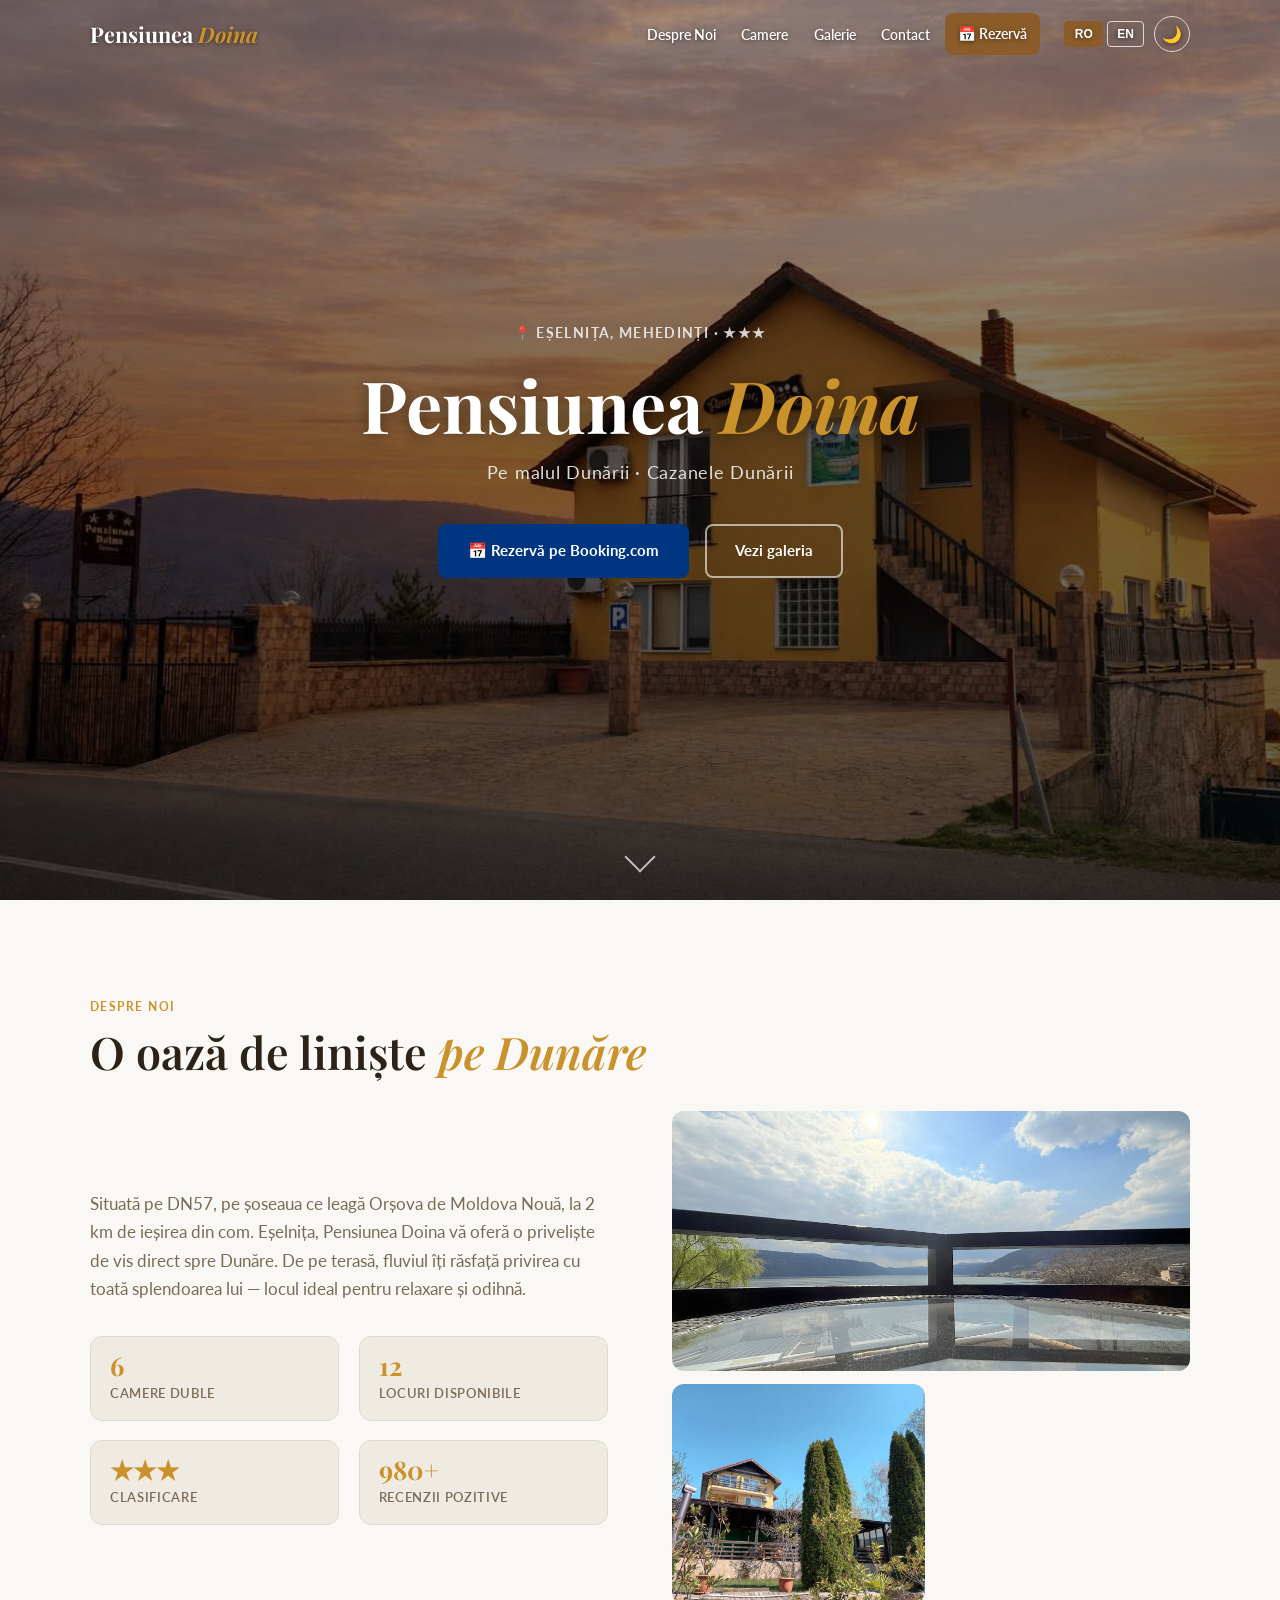
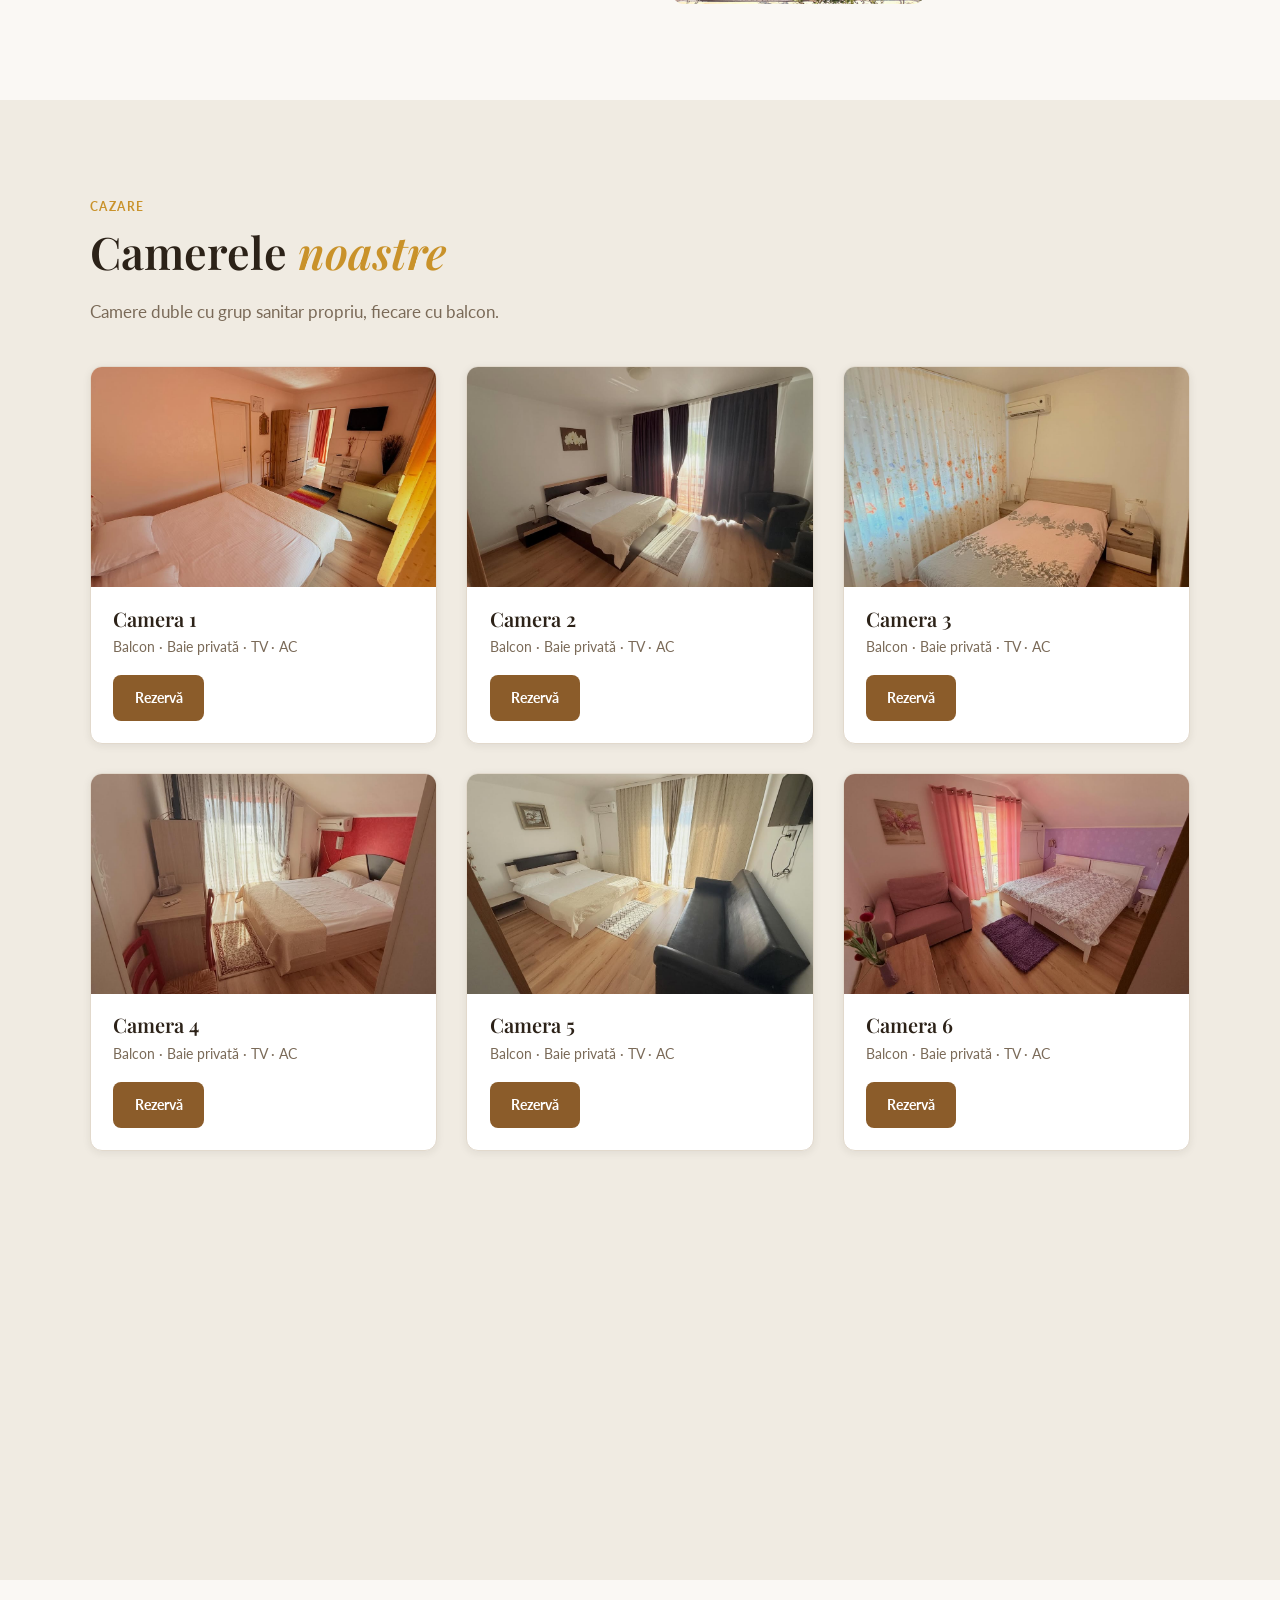
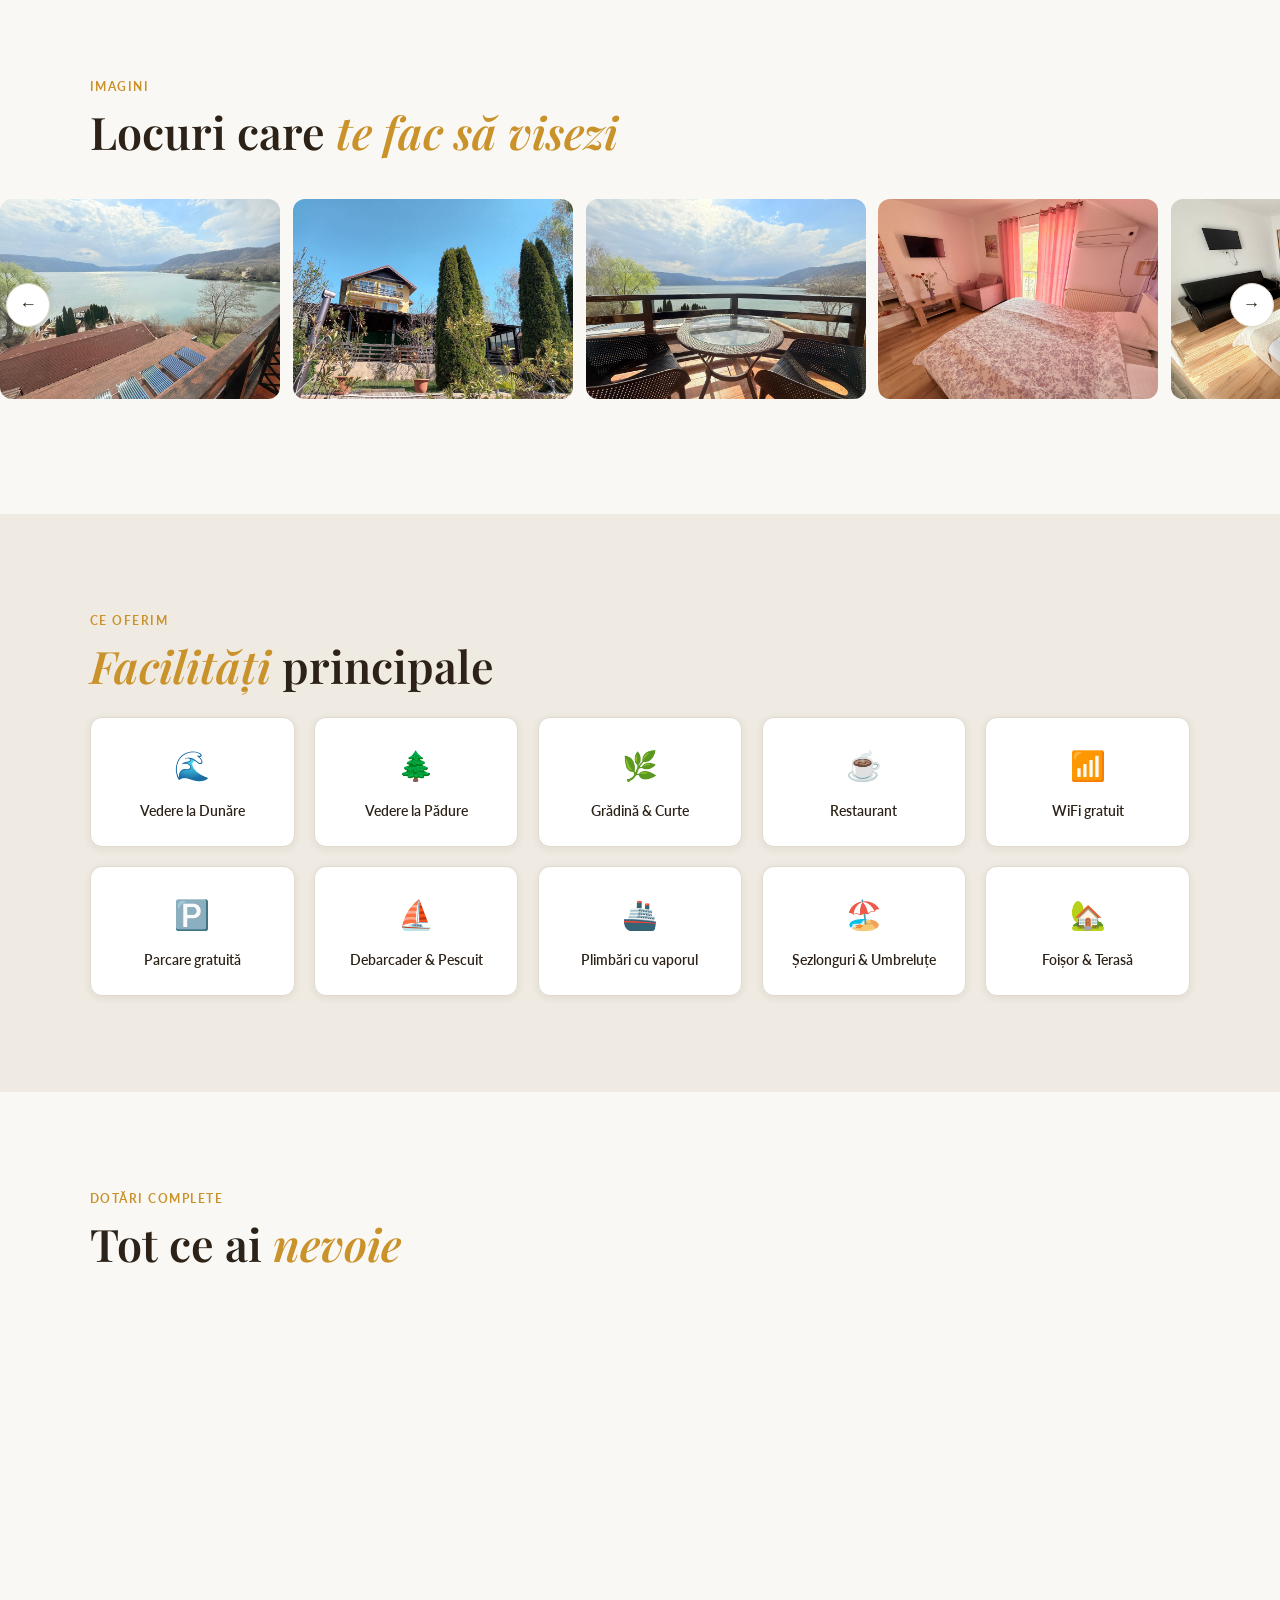
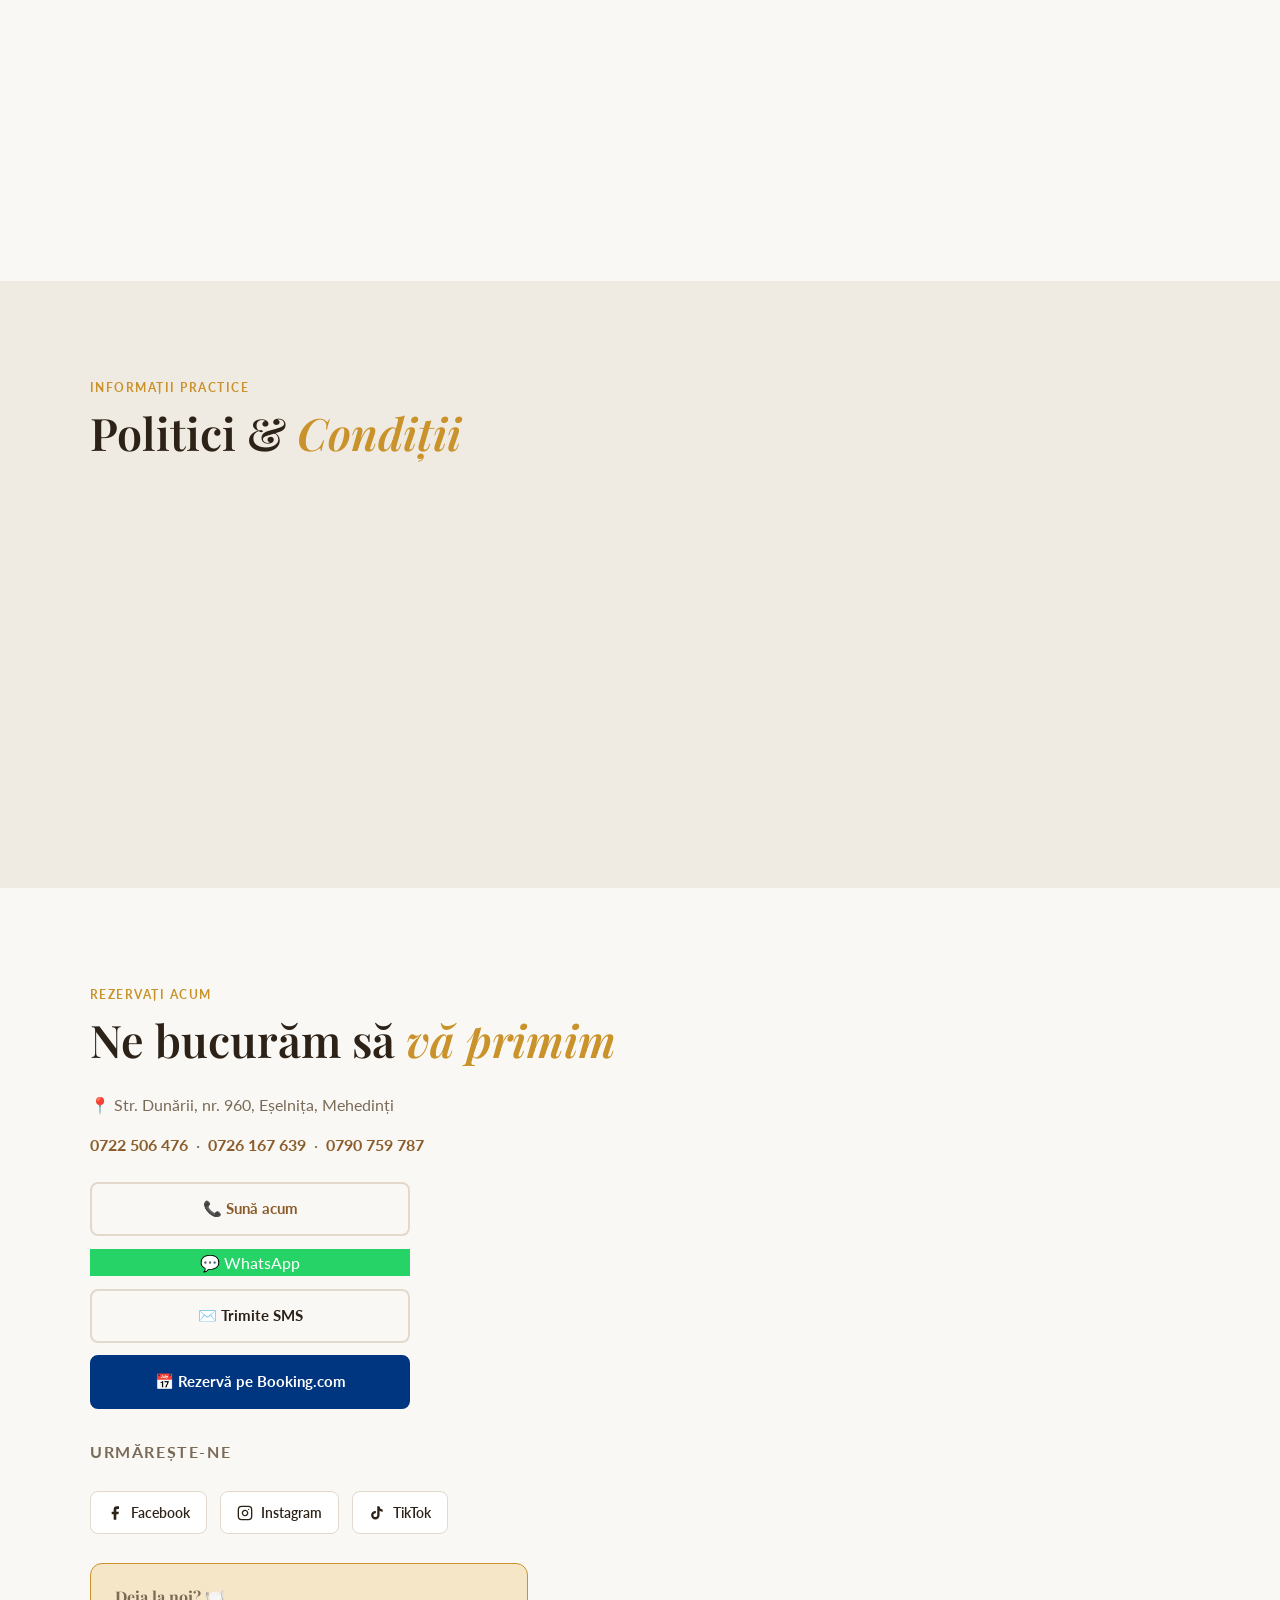
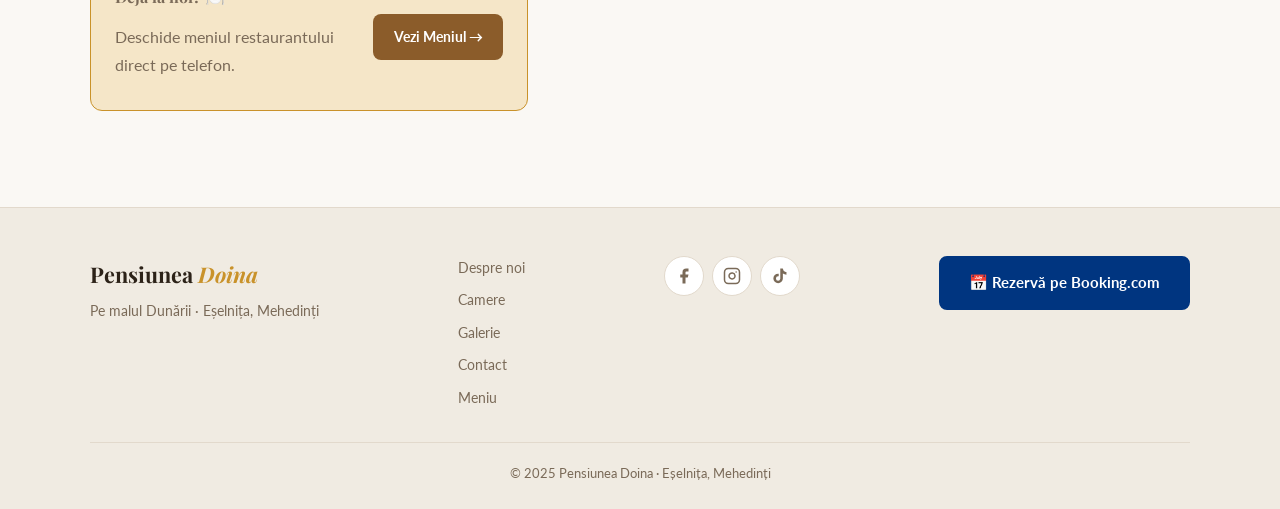
==== commit 5faf3962: "Remove room price display from index.html Removed price display for rooms in the footer section." ====
--- a/index.html
+++ b/index.html
@@ -190,7 +190,6 @@
           <h3 data-ro="Camera 1" data-en="Room 1">Camera 1</h3>
           <p class="room-features" data-ro="Balcon · Baie privată · TV · AC" data-en="Balcony · Private bath · TV · AC">Balcon · Baie privată · TV · AC</p>
           <div class="room-footer">
-            <span class="room-price">300 RON<small data-ro="/noapte" data-en="/night">/noapte</small></span>
             <a href="https://www.booking.com/hotel/ro/pensiunea-doina-eselnita.ro.html?aid=356980&label=gog235jc-10CAsowAFCGHBlbnNpdW5lYS1kb2luYS1lc2Vsbml0YUgzWANowAGIAQGYATO4ARfIAQzYAQPoAQH4AQGIAgGoAgG4AqDVi9AGwAIB0gIkNWUyYTBjYTYtOTM3ZC00OTdhLTg0ZWItYWIxYTQ1YjZlYTRm2AIB4AIB-Share-BOUED3u%401778604318-Share-OUcx0wK%401778604389&sid=f322880ceac32db7dd252f21f2a11840&all_sr_blocks=1637424702_434086289_2_2_0&checkin=2026-05-13&checkout=2026-05-15&dest_id=-1158940&dest_type=city&dist=0&group_adults=2&group_children=0&hapos=1&highlighted_blocks=1637424702_434086289_2_2_0&hpos=1&matching_block_id=1637424702_434086289_2_2_0&no_rooms=1&req_adults=2&req_children=0&room1=A%2CA&sb_price_type=total&sr_order=popularity&sr_pri_blocks=1637424702_434086289_2_2_0__60000&srepoch=1778604405&srpvid=7aa975f7387a00ec&type=total&ucfs=1&"
                target="_blank" rel="noopener" class="btn-room"
                data-ro="Rezervă" data-en="Book">Rezervă</a>
@@ -208,7 +207,6 @@
           <h3 data-ro="Camera 2" data-en="Room 2">Camera 2</h3>
           <p class="room-features" data-ro="Balcon · Baie privată · TV · AC" data-en="Balcony · Private bath · TV · AC">Balcon · Baie privată · TV · AC</p>
           <div class="room-footer">
-            <span class="room-price">300 RON<small data-ro="/noapte" data-en="/night">/noapte</small></span>
             <a href="https://www.booking.com/hotel/ro/pensiunea-doina-eselnita.ro.html?aid=356980&label=gog235jc-10CAsowAFCGHBlbnNpdW5lYS1kb2luYS1lc2Vsbml0YUgzWANowAGIAQGYATO4ARfIAQzYAQPoAQH4AQGIAgGoAgG4AqDVi9AGwAIB0gIkNWUyYTBjYTYtOTM3ZC00OTdhLTg0ZWItYWIxYTQ1YjZlYTRm2AIB4AIB-Share-BOUED3u%401778604318-Share-OUcx0wK%401778604389&sid=f322880ceac32db7dd252f21f2a11840&all_sr_blocks=1637424702_434086289_2_2_0&checkin=2026-05-13&checkout=2026-05-15&dest_id=-1158940&dest_type=city&dist=0&group_adults=2&group_children=0&hapos=1&highlighted_blocks=1637424702_434086289_2_2_0&hpos=1&matching_block_id=1637424702_434086289_2_2_0&no_rooms=1&req_adults=2&req_children=0&room1=A%2CA&sb_price_type=total&sr_order=popularity&sr_pri_blocks=1637424702_434086289_2_2_0__60000&srepoch=1778604405&srpvid=7aa975f7387a00ec&type=total&ucfs=1&"
                target="_blank" rel="noopener" class="btn-room"
                data-ro="Rezervă" data-en="Book">Rezervă</a>
@@ -226,7 +224,6 @@
           <h3 data-ro="Camera 3" data-en="Room 3">Camera 3</h3>
           <p class="room-features" data-ro="Balcon · Baie privată · TV · AC" data-en="Balcony · Private bath · TV · AC">Balcon · Baie privată · TV · AC</p>
           <div class="room-footer">
-            <span class="room-price">300 RON<small data-ro="/noapte" data-en="/night">/noapte</small></span>
             <a href="https://www.booking.com/hotel/ro/pensiunea-doina-eselnita.ro.html?aid=356980&label=gog235jc-10CAsowAFCGHBlbnNpdW5lYS1kb2luYS1lc2Vsbml0YUgzWANowAGIAQGYATO4ARfIAQzYAQPoAQH4AQGIAgGoAgG4AqDVi9AGwAIB0gIkNWUyYTBjYTYtOTM3ZC00OTdhLTg0ZWItYWIxYTQ1YjZlYTRm2AIB4AIB-Share-BOUED3u%401778604318-Share-OUcx0wK%401778604389&sid=f322880ceac32db7dd252f21f2a11840&all_sr_blocks=1637424702_434086289_2_2_0&checkin=2026-05-13&checkout=2026-05-15&dest_id=-1158940&dest_type=city&dist=0&group_adults=2&group_children=0&hapos=1&highlighted_blocks=1637424702_434086289_2_2_0&hpos=1&matching_block_id=1637424702_434086289_2_2_0&no_rooms=1&req_adults=2&req_children=0&room1=A%2CA&sb_price_type=total&sr_order=popularity&sr_pri_blocks=1637424702_434086289_2_2_0__60000&srepoch=1778604405&srpvid=7aa975f7387a00ec&type=total&ucfs=1&"
                target="_blank" rel="noopener" class="btn-room"
                data-ro="Rezervă" data-en="Book">Rezervă</a>
@@ -244,7 +241,6 @@
           <h3 data-ro="Camera 4" data-en="Room 4">Camera 4</h3>
           <p class="room-features" data-ro="Balcon · Baie privată · TV · AC" data-en="Balcony · Private bath · TV · AC">Balcon · Baie privată · TV · AC</p>
           <div class="room-footer">
-            <span class="room-price">300 RON<small data-ro="/noapte" data-en="/night">/noapte</small></span>
             <a href="https://www.booking.com/hotel/ro/pensiunea-doina-eselnita.ro.html?aid=356980&label=gog235jc-10CAsowAFCGHBlbnNpdW5lYS1kb2luYS1lc2Vsbml0YUgzWANowAGIAQGYATO4ARfIAQzYAQPoAQH4AQGIAgGoAgG4AqDVi9AGwAIB0gIkNWUyYTBjYTYtOTM3ZC00OTdhLTg0ZWItYWIxYTQ1YjZlYTRm2AIB4AIB-Share-BOUED3u%401778604318-Share-OUcx0wK%401778604389&sid=f322880ceac32db7dd252f21f2a11840&all_sr_blocks=1637424702_434086289_2_2_0&checkin=2026-05-13&checkout=2026-05-15&dest_id=-1158940&dest_type=city&dist=0&group_adults=2&group_children=0&hapos=1&highlighted_blocks=1637424702_434086289_2_2_0&hpos=1&matching_block_id=1637424702_434086289_2_2_0&no_rooms=1&req_adults=2&req_children=0&room1=A%2CA&sb_price_type=total&sr_order=popularity&sr_pri_blocks=1637424702_434086289_2_2_0__60000&srepoch=1778604405&srpvid=7aa975f7387a00ec&type=total&ucfs=1&"
                target="_blank" rel="noopener" class="btn-room"
                data-ro="Rezervă" data-en="Book">Rezervă</a>
@@ -262,7 +258,6 @@
           <h3 data-ro="Camera 5" data-en="Room 5">Camera 5</h3>
           <p class="room-features" data-ro="Balcon · Baie privată · TV · AC" data-en="Balcony · Private bath · TV · AC">Balcon · Baie privată · TV · AC</p>
           <div class="room-footer">
-            <span class="room-price">300 RON<small data-ro="/noapte" data-en="/night">/noapte</small></span>
             <a href="https://www.booking.com/hotel/ro/pensiunea-doina-eselnita.ro.html?aid=356980&label=gog235jc-10CAsowAFCGHBlbnNpdW5lYS1kb2luYS1lc2Vsbml0YUgzWANowAGIAQGYATO4ARfIAQzYAQPoAQH4AQGIAgGoAgG4AqDVi9AGwAIB0gIkNWUyYTBjYTYtOTM3ZC00OTdhLTg0ZWItYWIxYTQ1YjZlYTRm2AIB4AIB-Share-BOUED3u%401778604318-Share-OUcx0wK%401778604389&sid=f322880ceac32db7dd252f21f2a11840&all_sr_blocks=1637424702_434086289_2_2_0&checkin=2026-05-13&checkout=2026-05-15&dest_id=-1158940&dest_type=city&dist=0&group_adults=2&group_children=0&hapos=1&highlighted_blocks=1637424702_434086289_2_2_0&hpos=1&matching_block_id=1637424702_434086289_2_2_0&no_rooms=1&req_adults=2&req_children=0&room1=A%2CA&sb_price_type=total&sr_order=popularity&sr_pri_blocks=1637424702_434086289_2_2_0__60000&srepoch=1778604405&srpvid=7aa975f7387a00ec&type=total&ucfs=1&"
                target="_blank" rel="noopener" class="btn-room"
                data-ro="Rezervă" data-en="Book">Rezervă</a>
@@ -280,7 +275,6 @@
           <h3 data-ro="Camera 6" data-en="Room 6">Camera 6</h3>
           <p class="room-features" data-ro="Balcon · Baie privată · TV · AC" data-en="Balcony · Private bath · TV · AC">Balcon · Baie privată · TV · AC</p>
           <div class="room-footer">
-            <span class="room-price">300 RON<small data-ro="/noapte" data-en="/night">/noapte</small></span>
             <a href="https://www.booking.com/hotel/ro/pensiunea-doina-eselnita.ro.html?aid=356980&label=gog235jc-10CAsowAFCGHBlbnNpdW5lYS1kb2luYS1lc2Vsbml0YUgzWANowAGIAQGYATO4ARfIAQzYAQPoAQH4AQGIAgGoAgG4AqDVi9AGwAIB0gIkNWUyYTBjYTYtOTM3ZC00OTdhLTg0ZWItYWIxYTQ1YjZlYTRm2AIB4AIB-Share-BOUED3u%401778604318-Share-OUcx0wK%401778604389&sid=f322880ceac32db7dd252f21f2a11840&all_sr_blocks=1637424702_434086289_2_2_0&checkin=2026-05-13&checkout=2026-05-15&dest_id=-1158940&dest_type=city&dist=0&group_adults=2&group_children=0&hapos=1&highlighted_blocks=1637424702_434086289_2_2_0&hpos=1&matching_block_id=1637424702_434086289_2_2_0&no_rooms=1&req_adults=2&req_children=0&room1=A%2CA&sb_price_type=total&sr_order=popularity&sr_pri_blocks=1637424702_434086289_2_2_0__60000&srepoch=1778604405&srpvid=7aa975f7387a00ec&type=total&ucfs=1&"
                target="_blank" rel="noopener" class="btn-room"
                data-ro="Rezervă" data-en="Book">Rezervă</a>
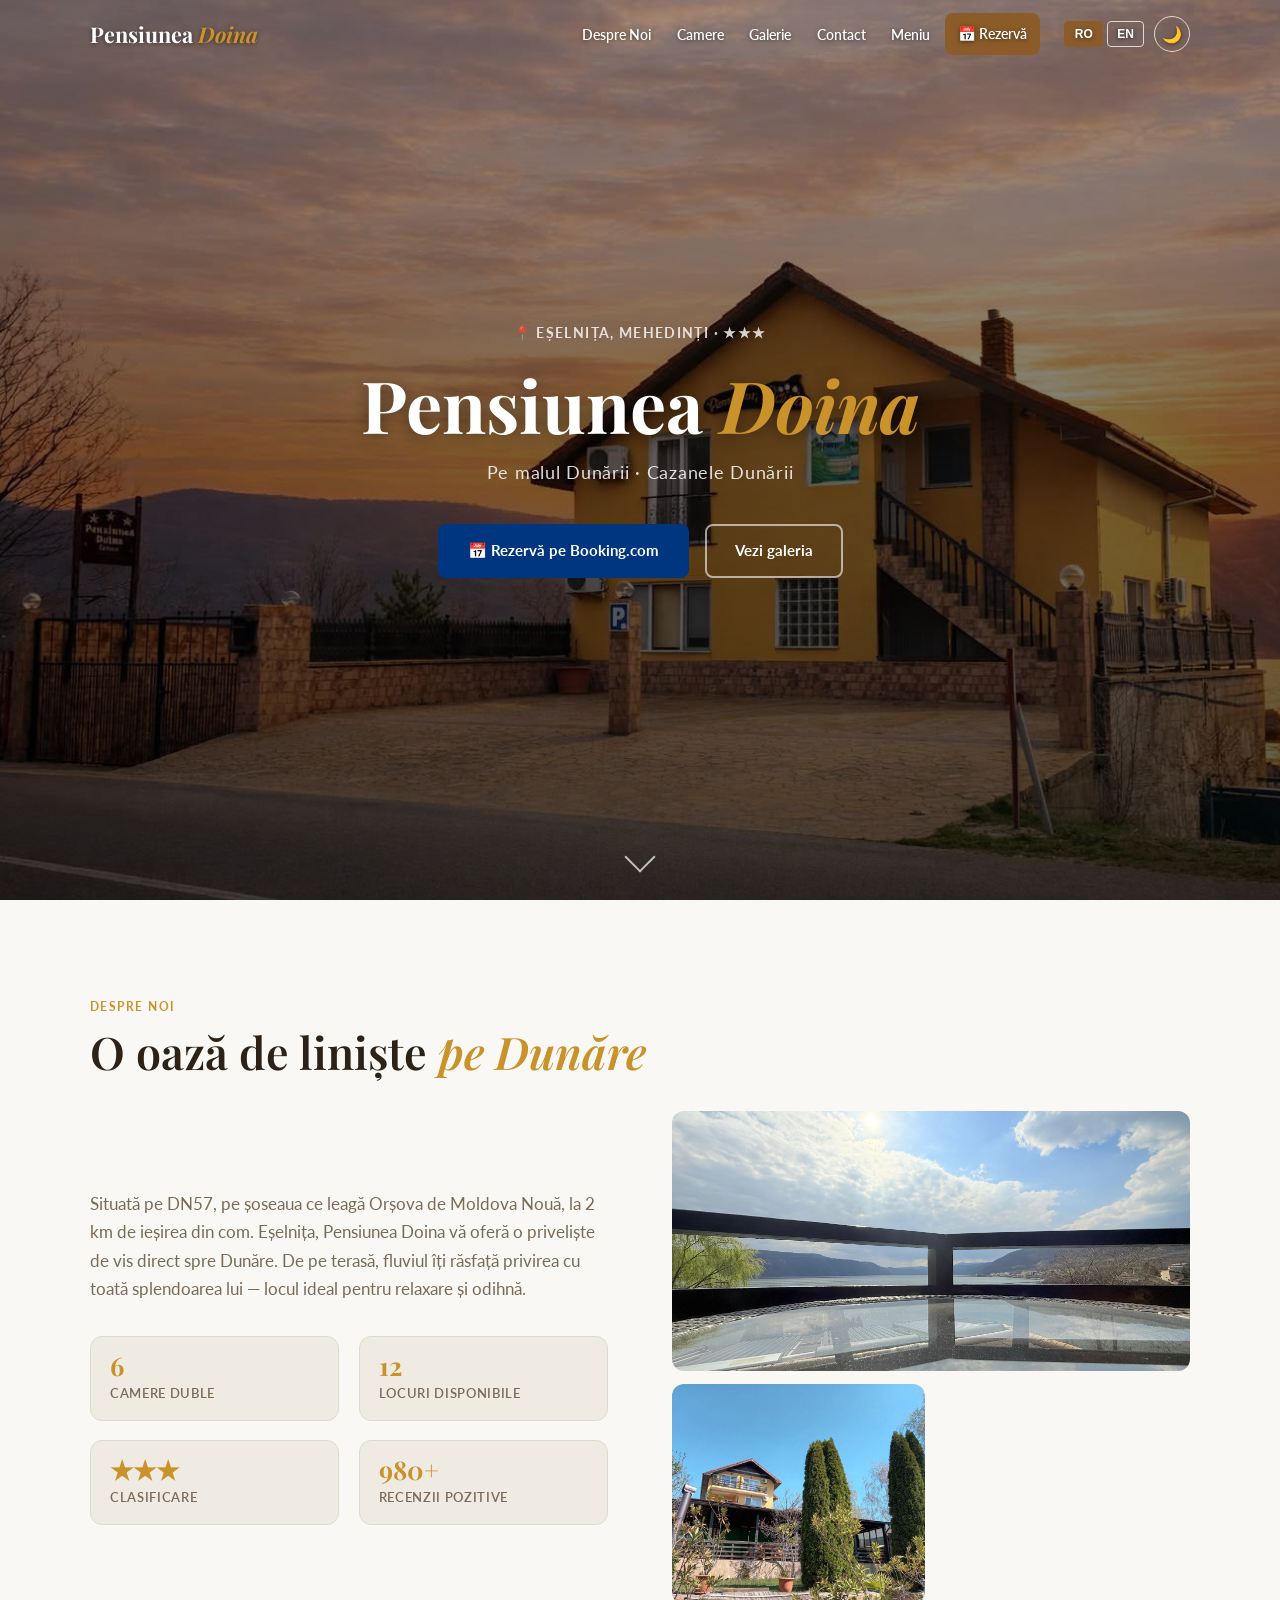
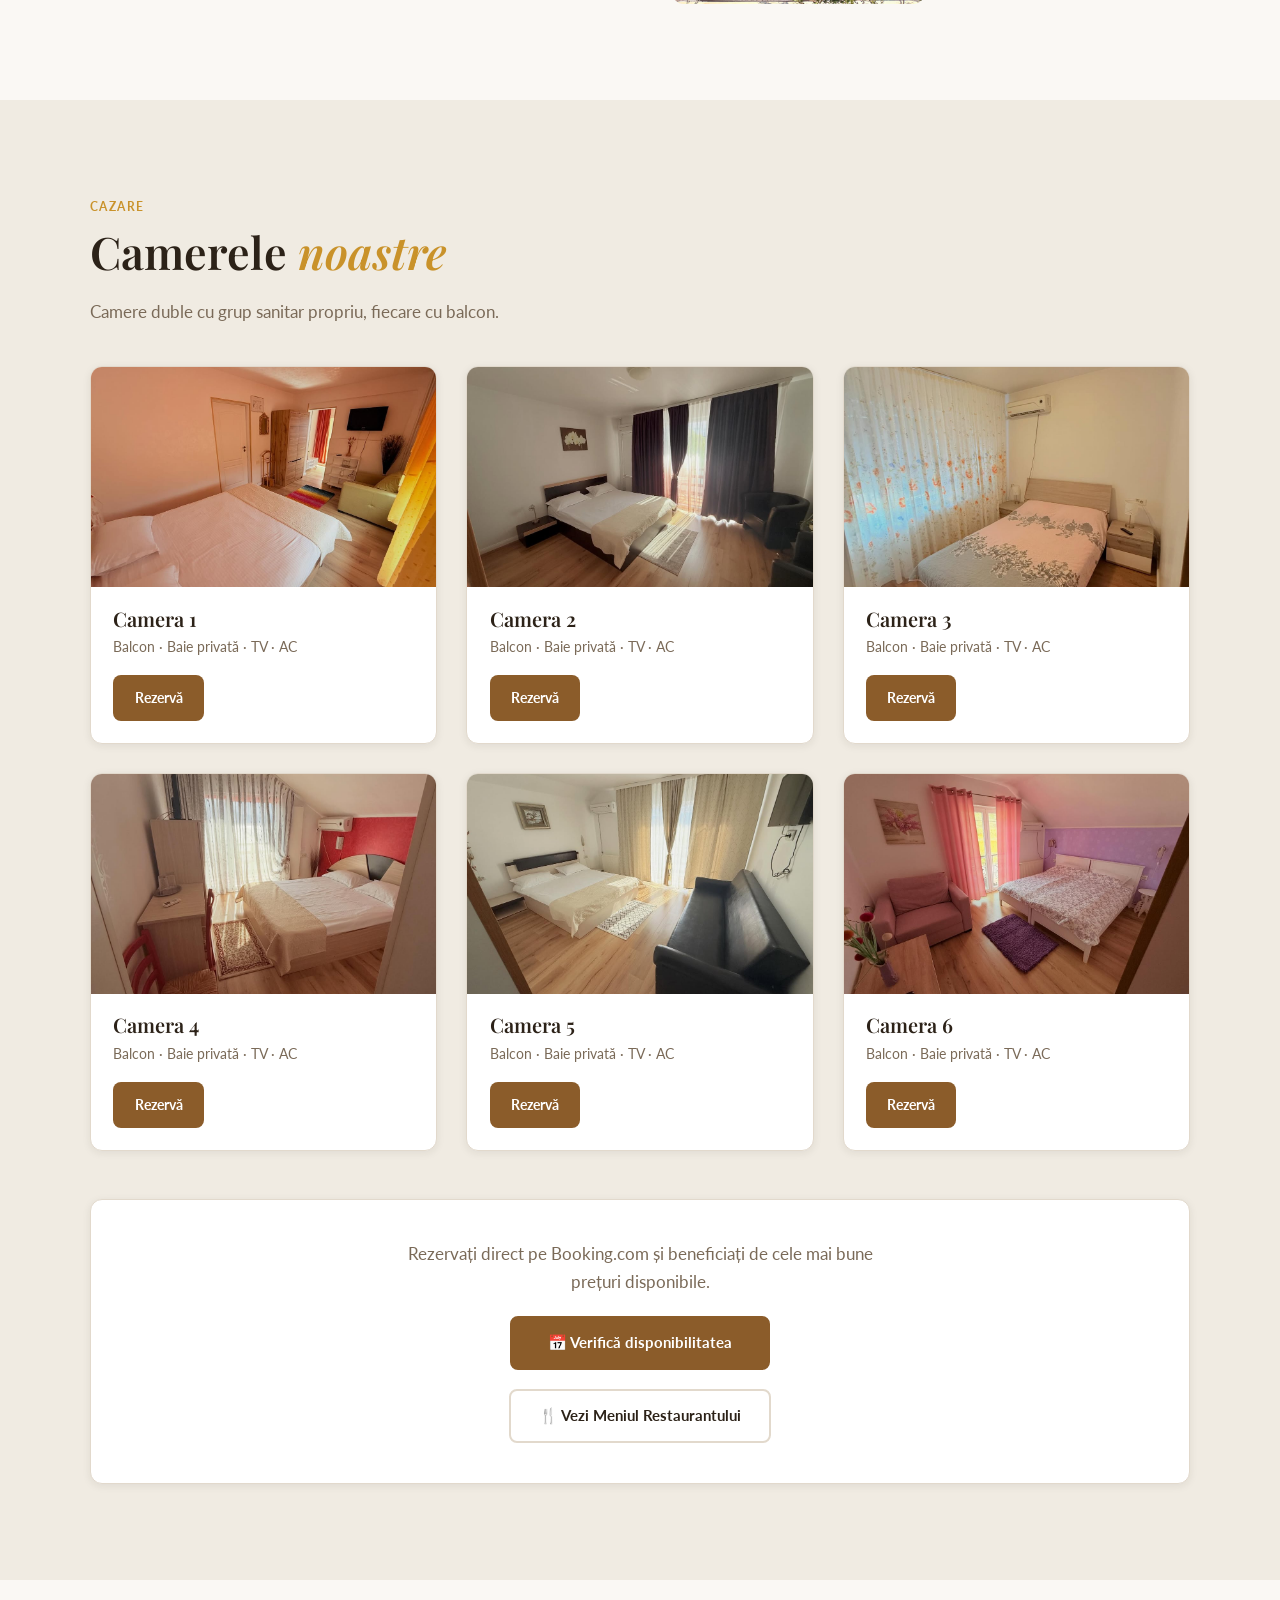
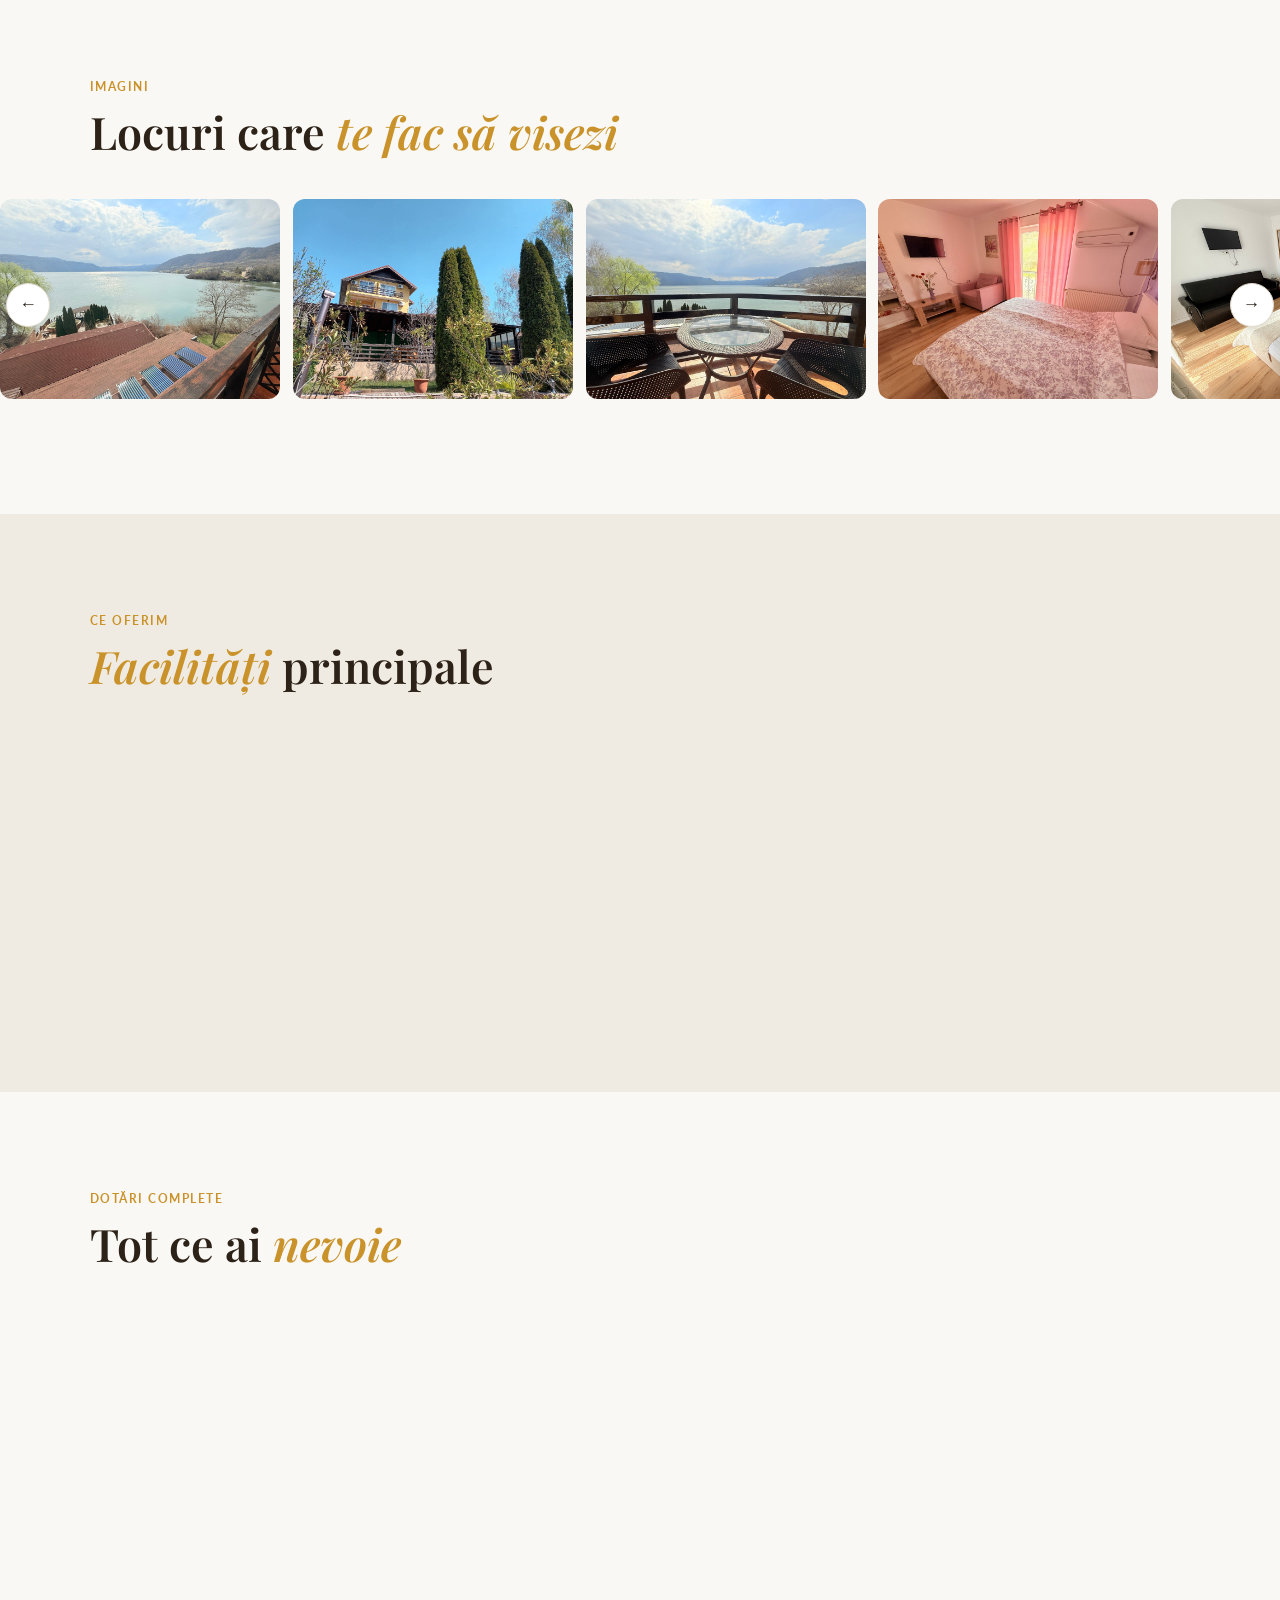
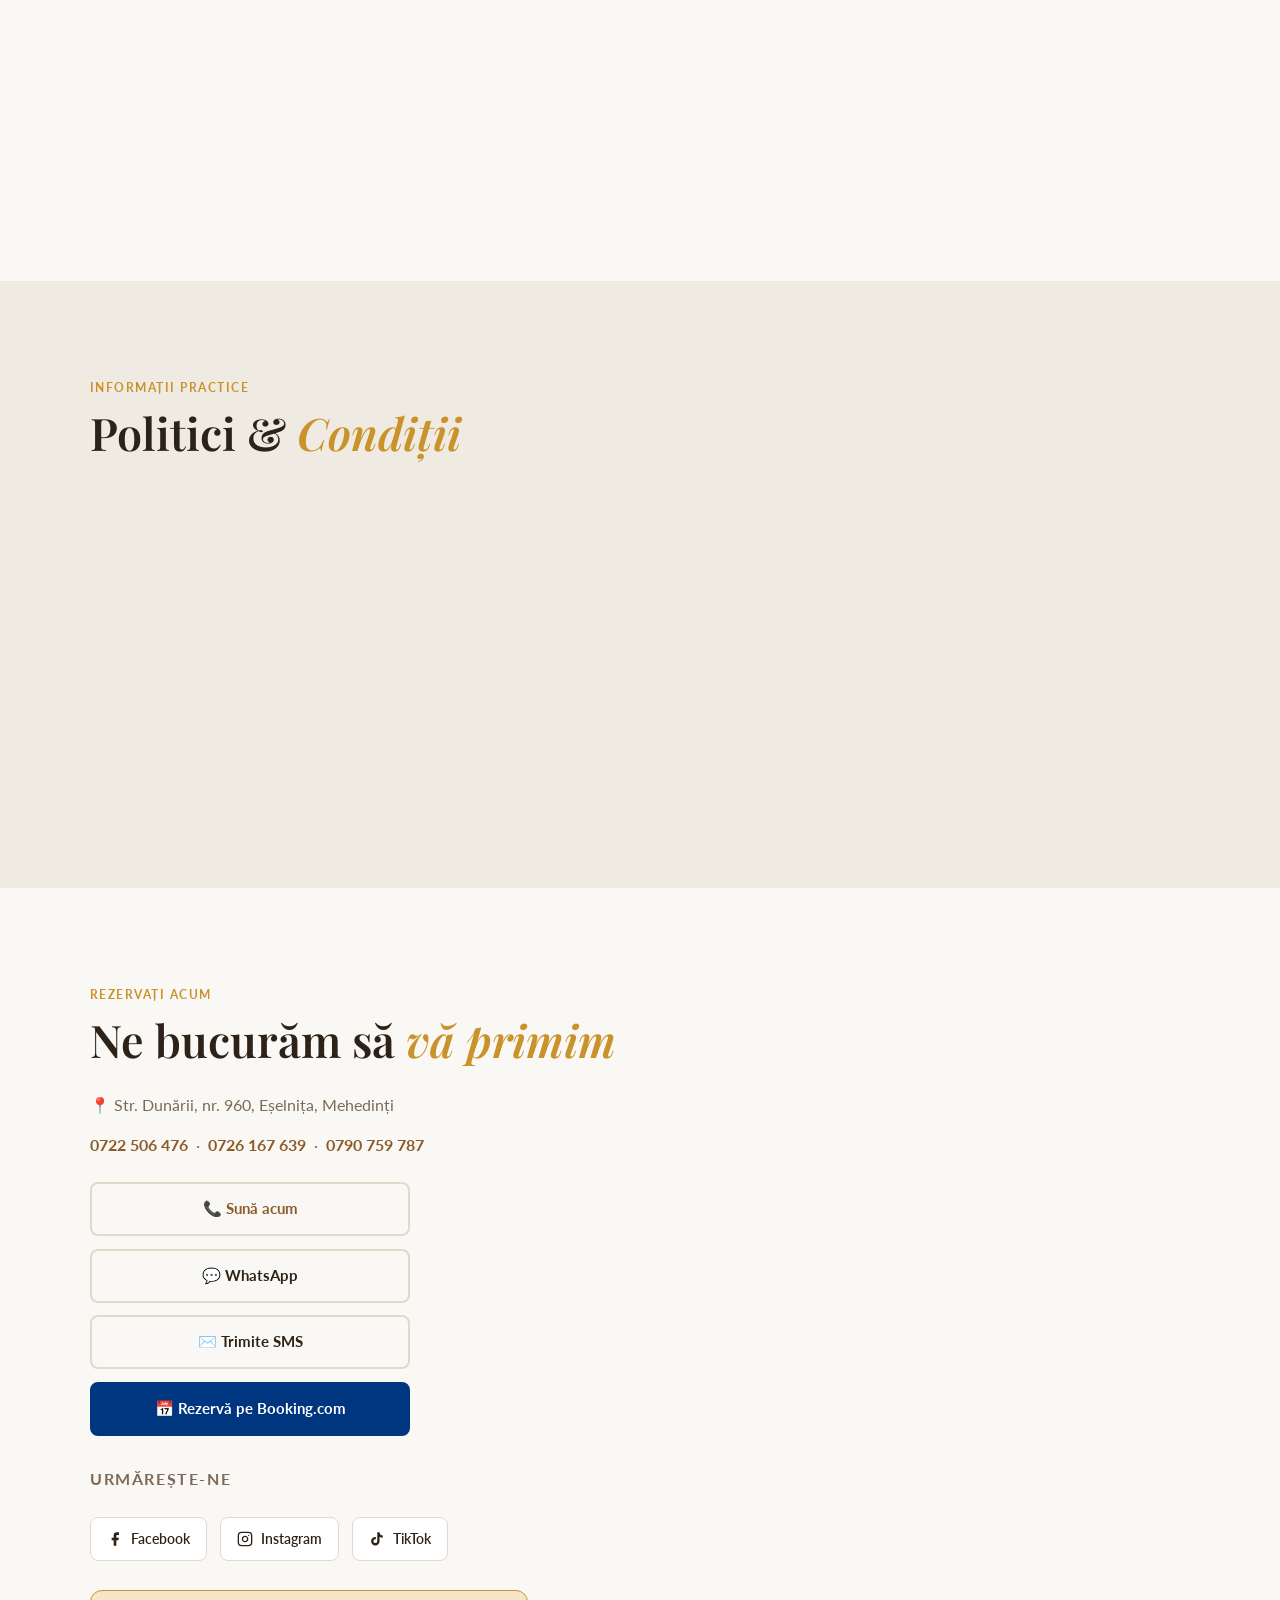
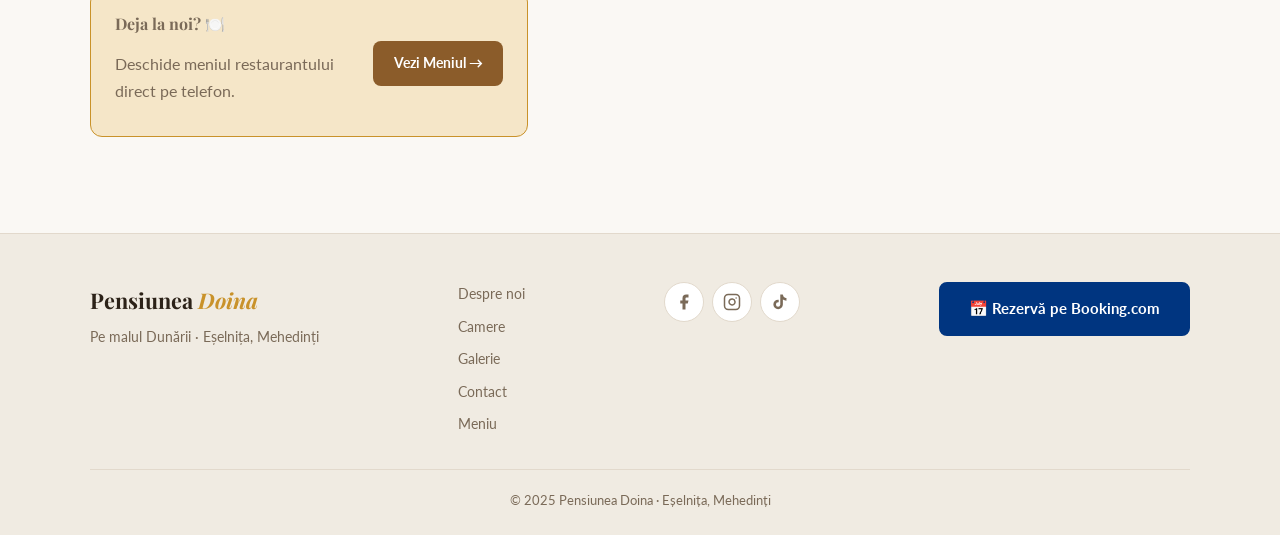
==== commit 56666073: "Schimbari minore" ====
--- a/index.html
+++ b/index.html
@@ -93,6 +93,7 @@
       <li><a href="#sec-rooms" data-ro="Camere" data-en="Rooms">Camere</a></li>
       <li><a href="#sec-gallery" data-ro="Galerie" data-en="Gallery">Galerie</a></li>
       <li><a href="#sec-contact" data-ro="Contact" data-en="Contact">Contact</a></li>
+      <li><a href="Meniu.pdf" target="_blank" data-ro="Meniu" data-en="Menu">Meniu</a></li>
       <li>
         <a href="https://www.booking.com/hotel/ro/pensiunea-doina-eselnita.ro.html?aid=356980&label=gog235jc-10CAsowAFCGHBlbnNpdW5lYS1kb2luYS1lc2Vsbml0YUgzWANowAGIAQGYATO4ARfIAQzYAQPoAQH4AQGIAgGoAgG4AqDVi9AGwAIB0gIkNWUyYTBjYTYtOTM3ZC00OTdhLTg0ZWItYWIxYTQ1YjZlYTRm2AIB4AIB-Share-BOUED3u%401778604318-Share-OUcx0wK%401778604389&sid=f322880ceac32db7dd252f21f2a11840&all_sr_blocks=1637424702_434086289_2_2_0&checkin=2026-05-13&checkout=2026-05-15&dest_id=-1158940&dest_type=city&dist=0&group_adults=2&group_children=0&hapos=1&highlighted_blocks=1637424702_434086289_2_2_0&hpos=1&matching_block_id=1637424702_434086289_2_2_0&no_rooms=1&req_adults=2&req_children=0&room1=A%2CA&sb_price_type=total&sr_order=popularity&sr_pri_blocks=1637424702_434086289_2_2_0__60000&srepoch=1778604405&srpvid=7aa975f7387a00ec&type=total&ucfs=1&"
            target="_blank" rel="noopener" class="btn-nav-book"
@@ -460,7 +461,7 @@
           <a href="tel:+40790759787" class="btn-secondary"
              data-ro="📞 Sună acum" data-en="📞 Call now">📞 Sună acum</a>
           <a href="https://wa.me/40722506476?text=Bun%C4%83%20ziua!%20A%C8%99%20dori%20s%C4%83%20fac%20o%20rezervare%20la%20Pensiunea%20Doina."
-             target="_blank" rel="noopener" class="btn-whatsapp"
+             target="_blank" rel="noopener" class="btn-secondary"
              data-ro="💬 WhatsApp" data-en="💬 WhatsApp">💬 WhatsApp</a>
           <a href="sms:+40790759787;?&body=Bună ziua! Aș dori să fac o rezervare la Pensiunea Doina."
              class="btn-secondary" data-ro="✉️ Trimite SMS" data-en="✉️ Send SMS">✉️ Trimite SMS</a>
